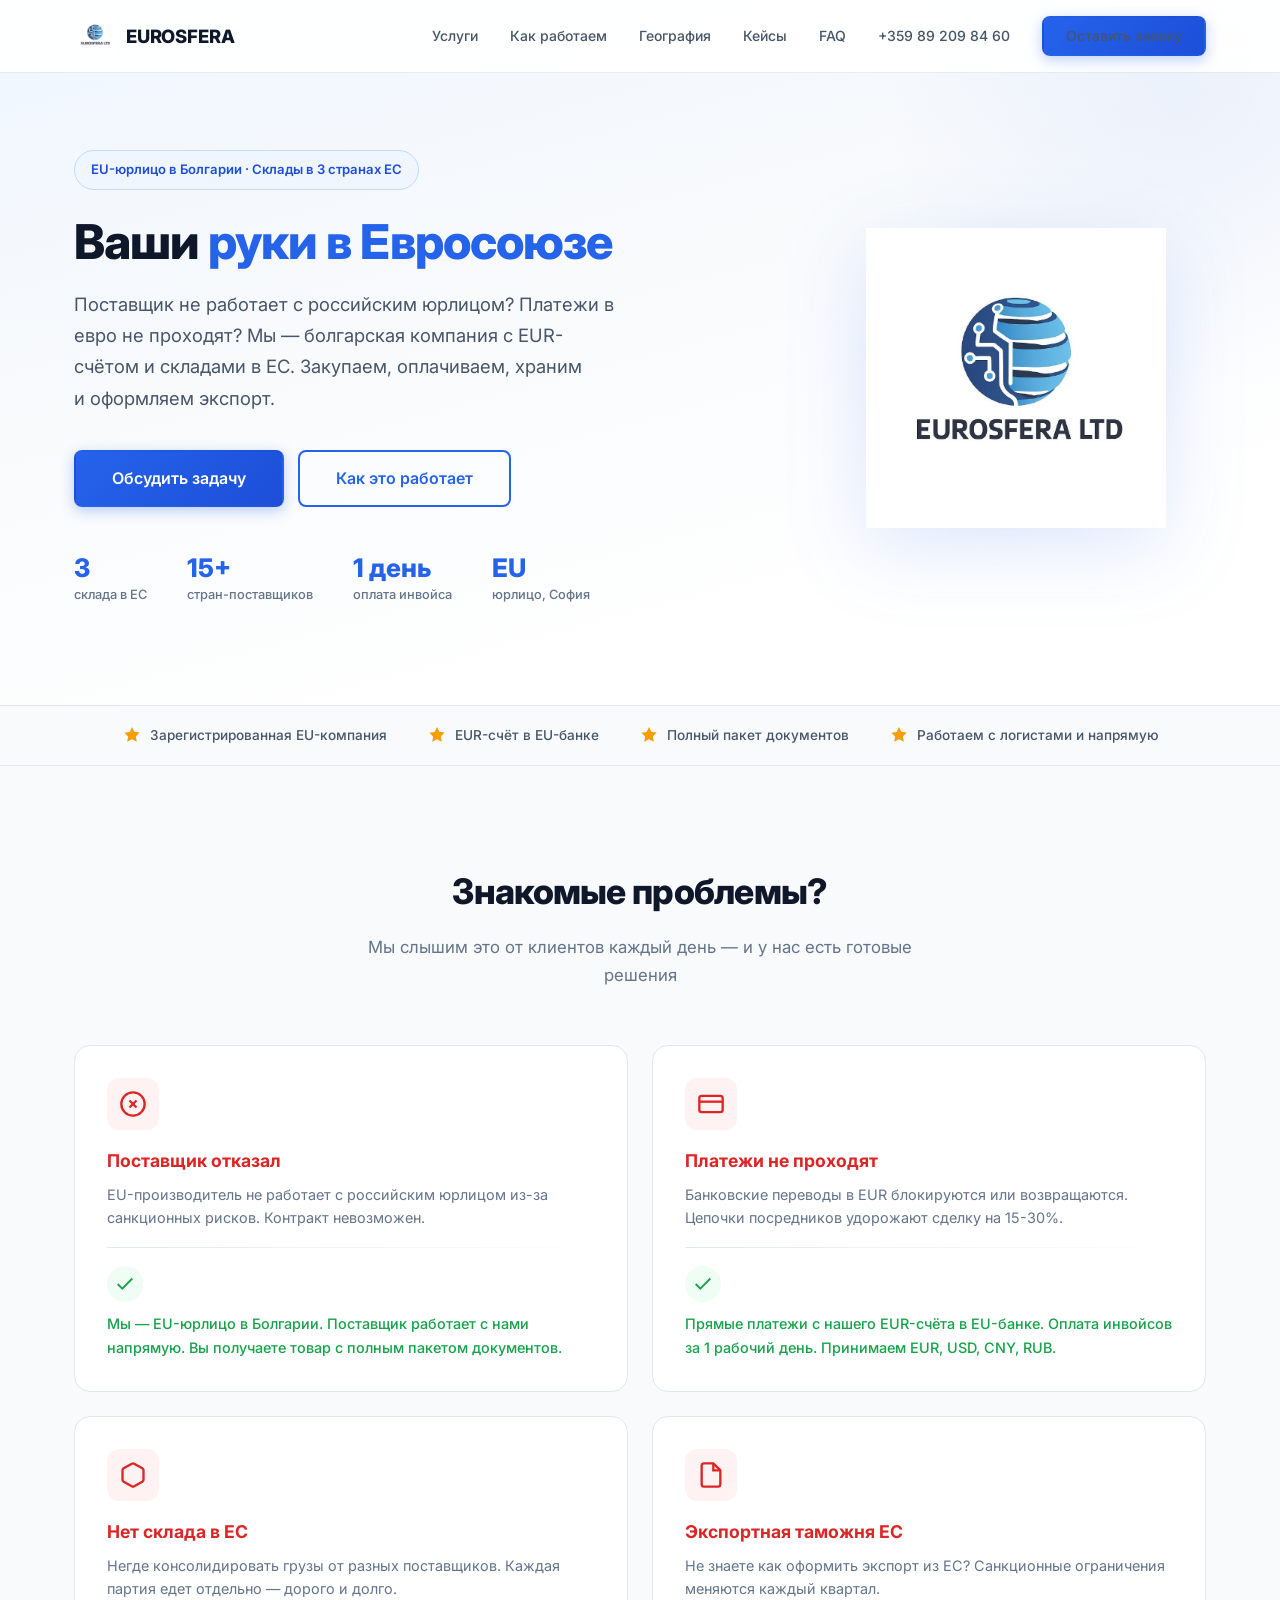
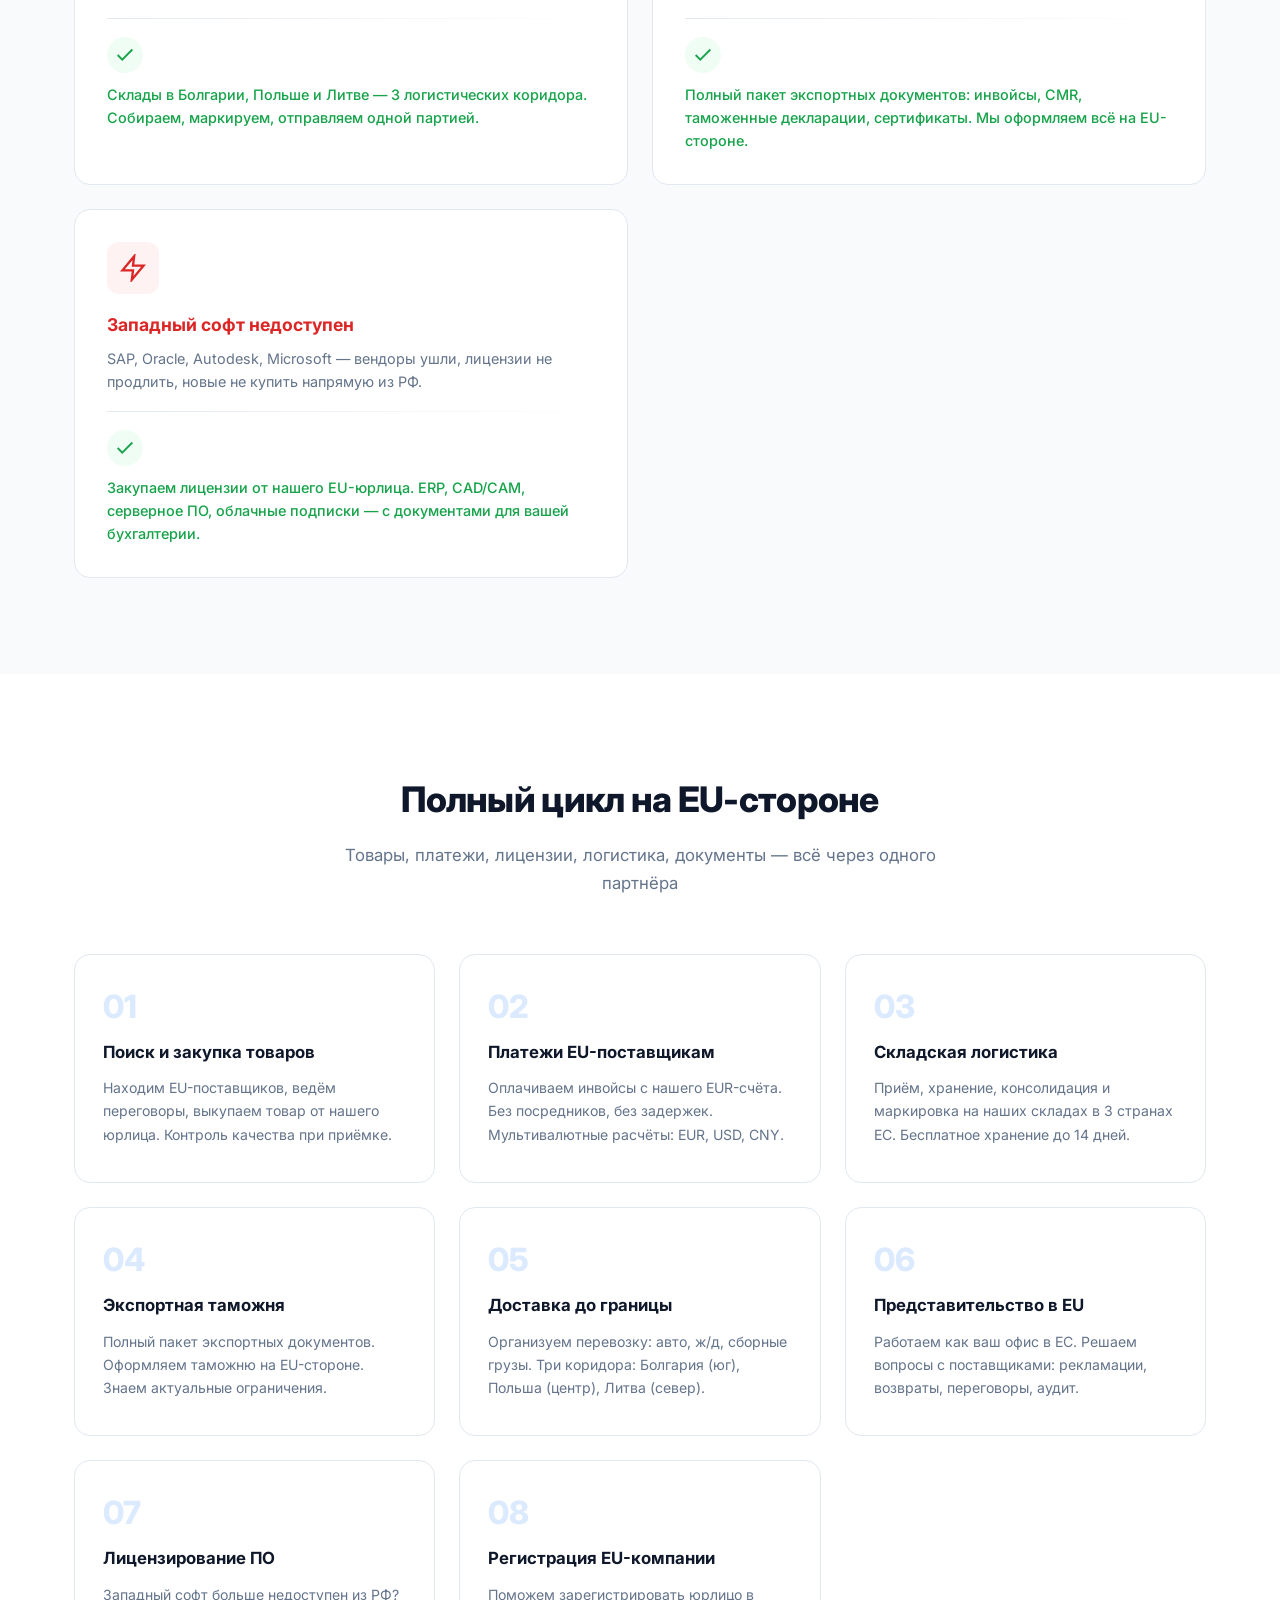
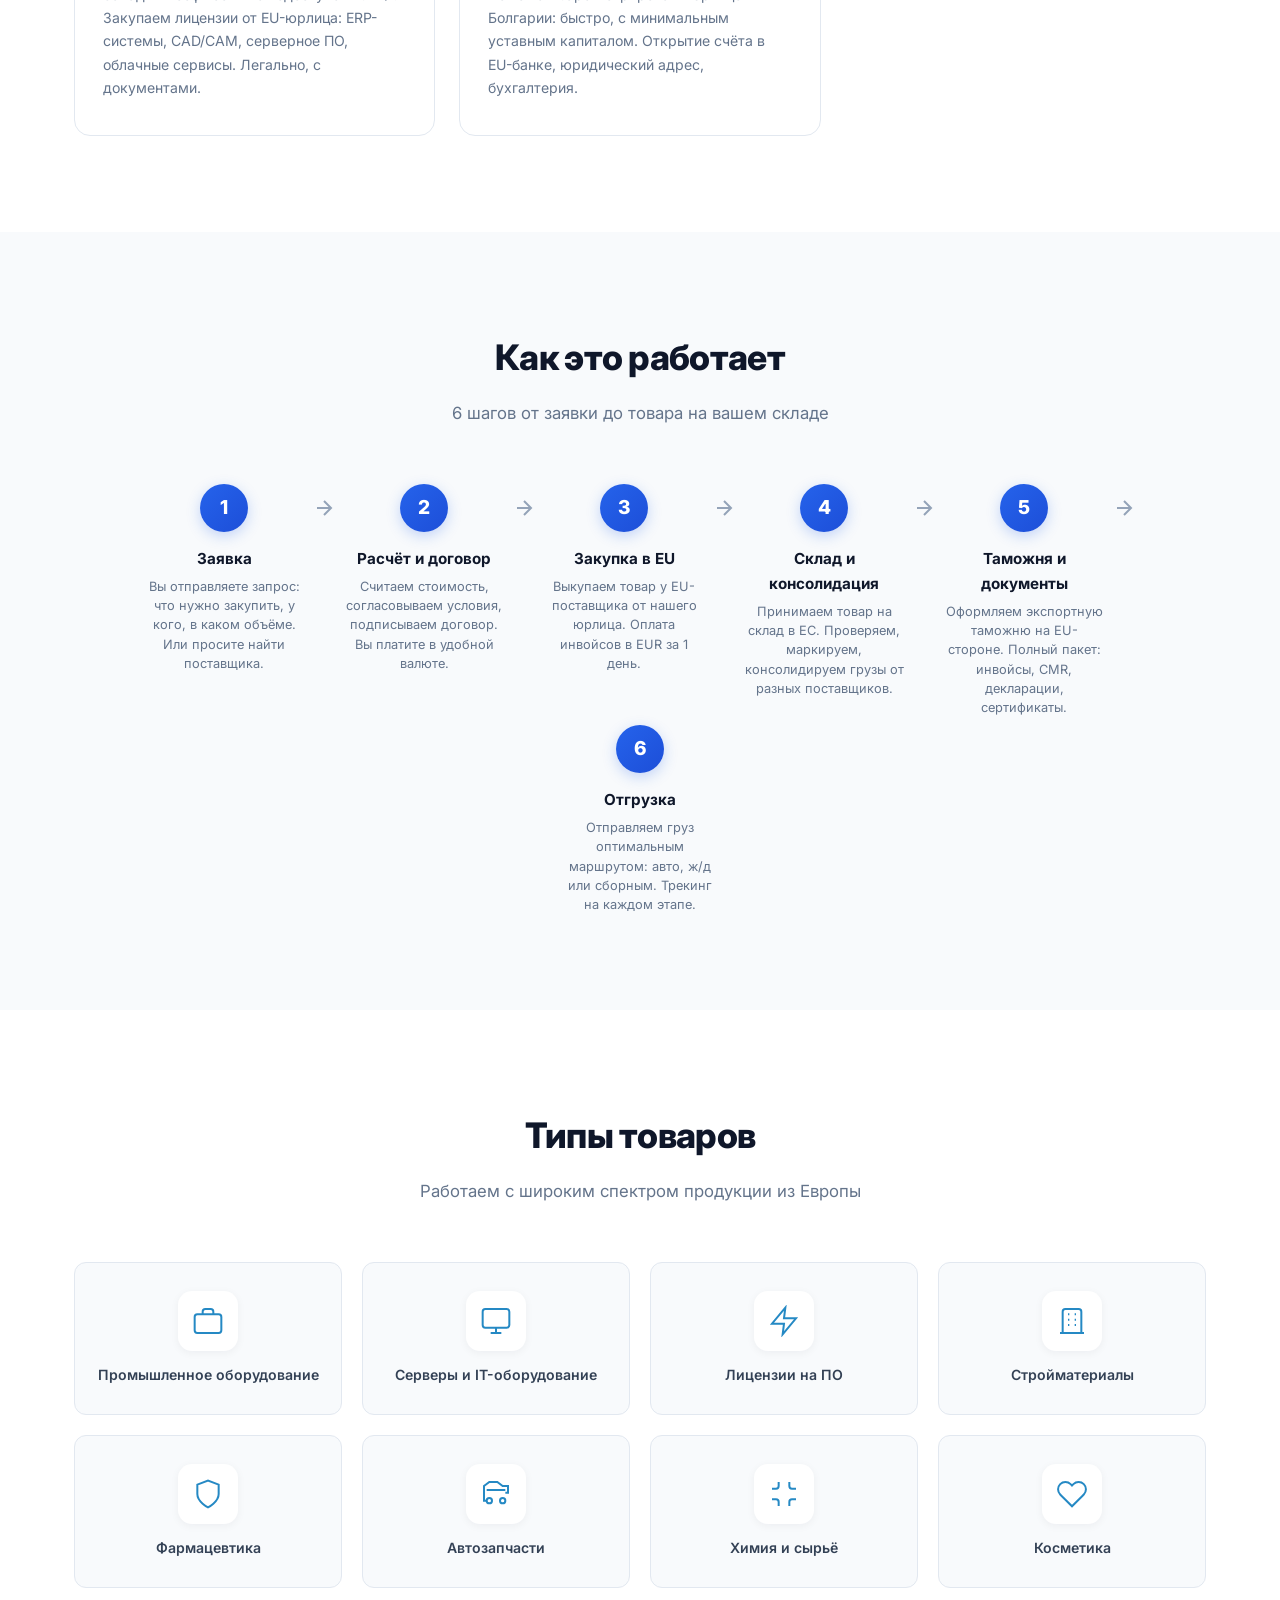
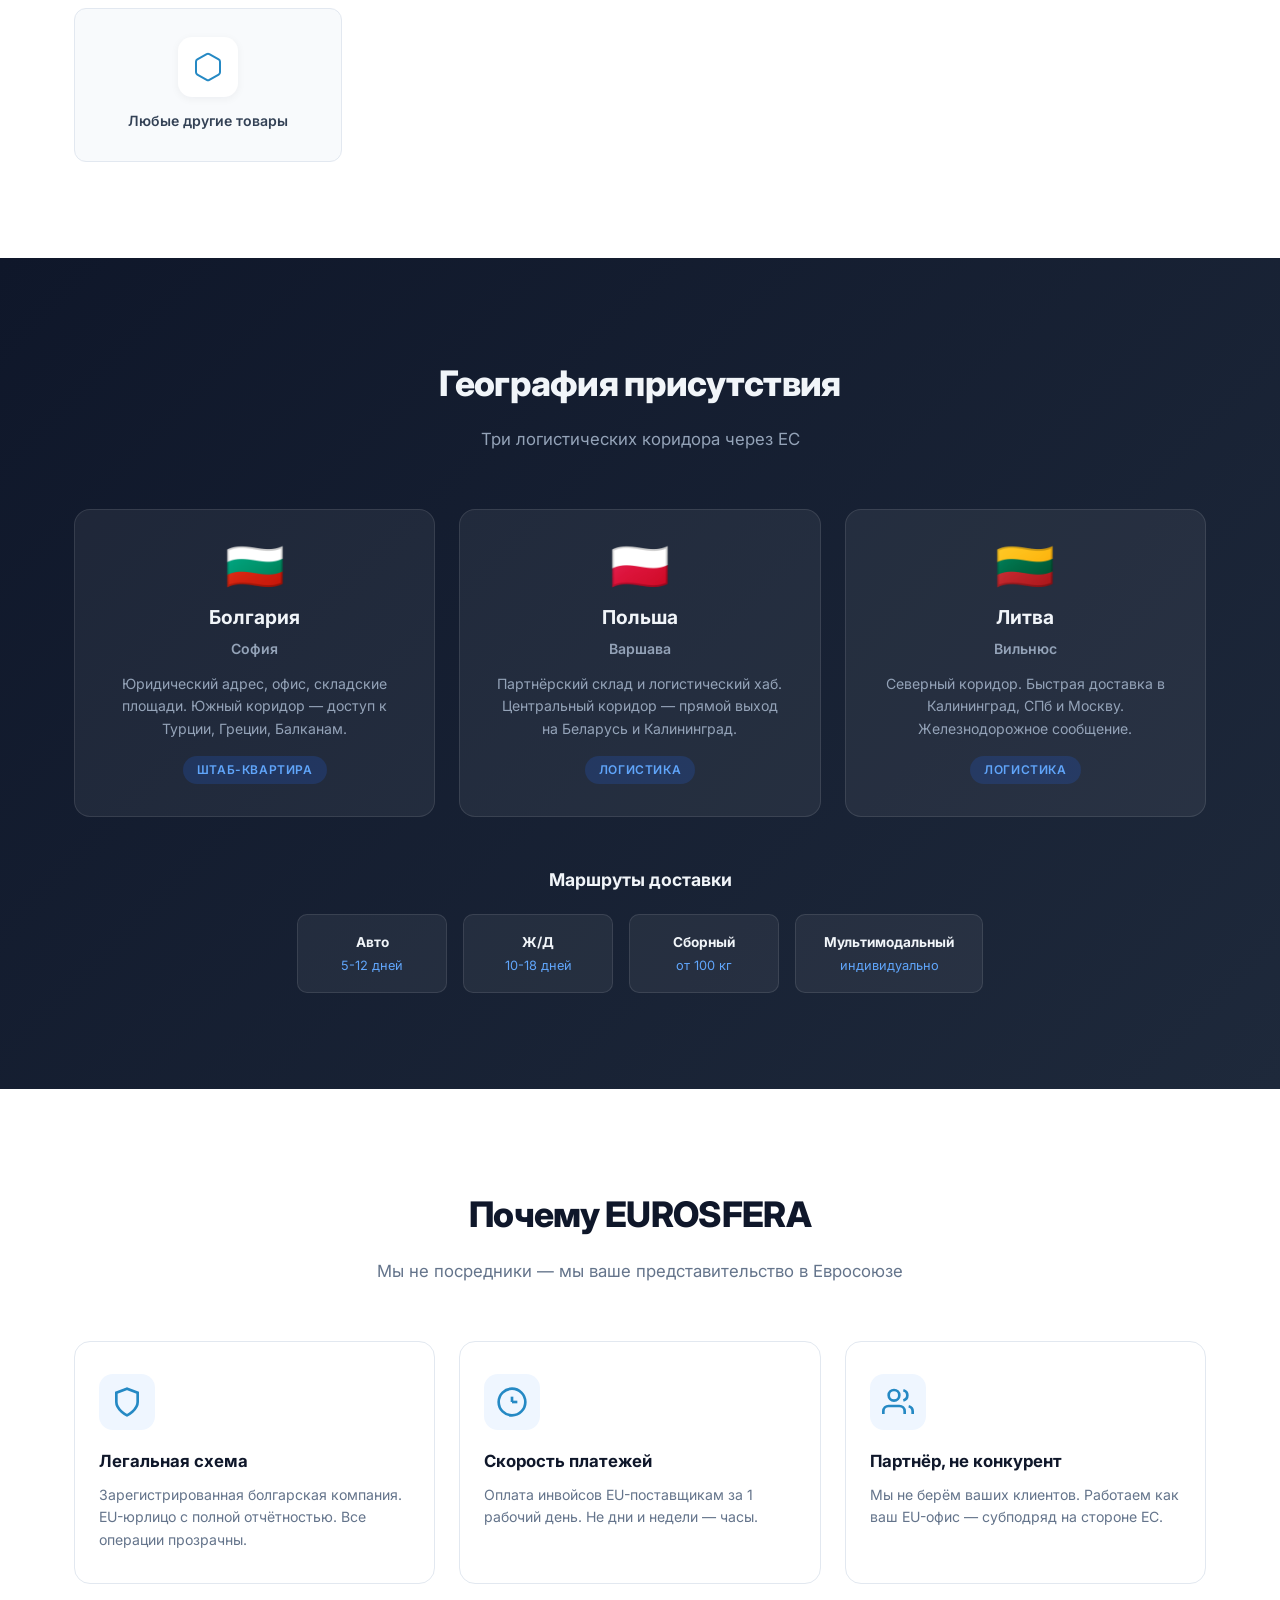
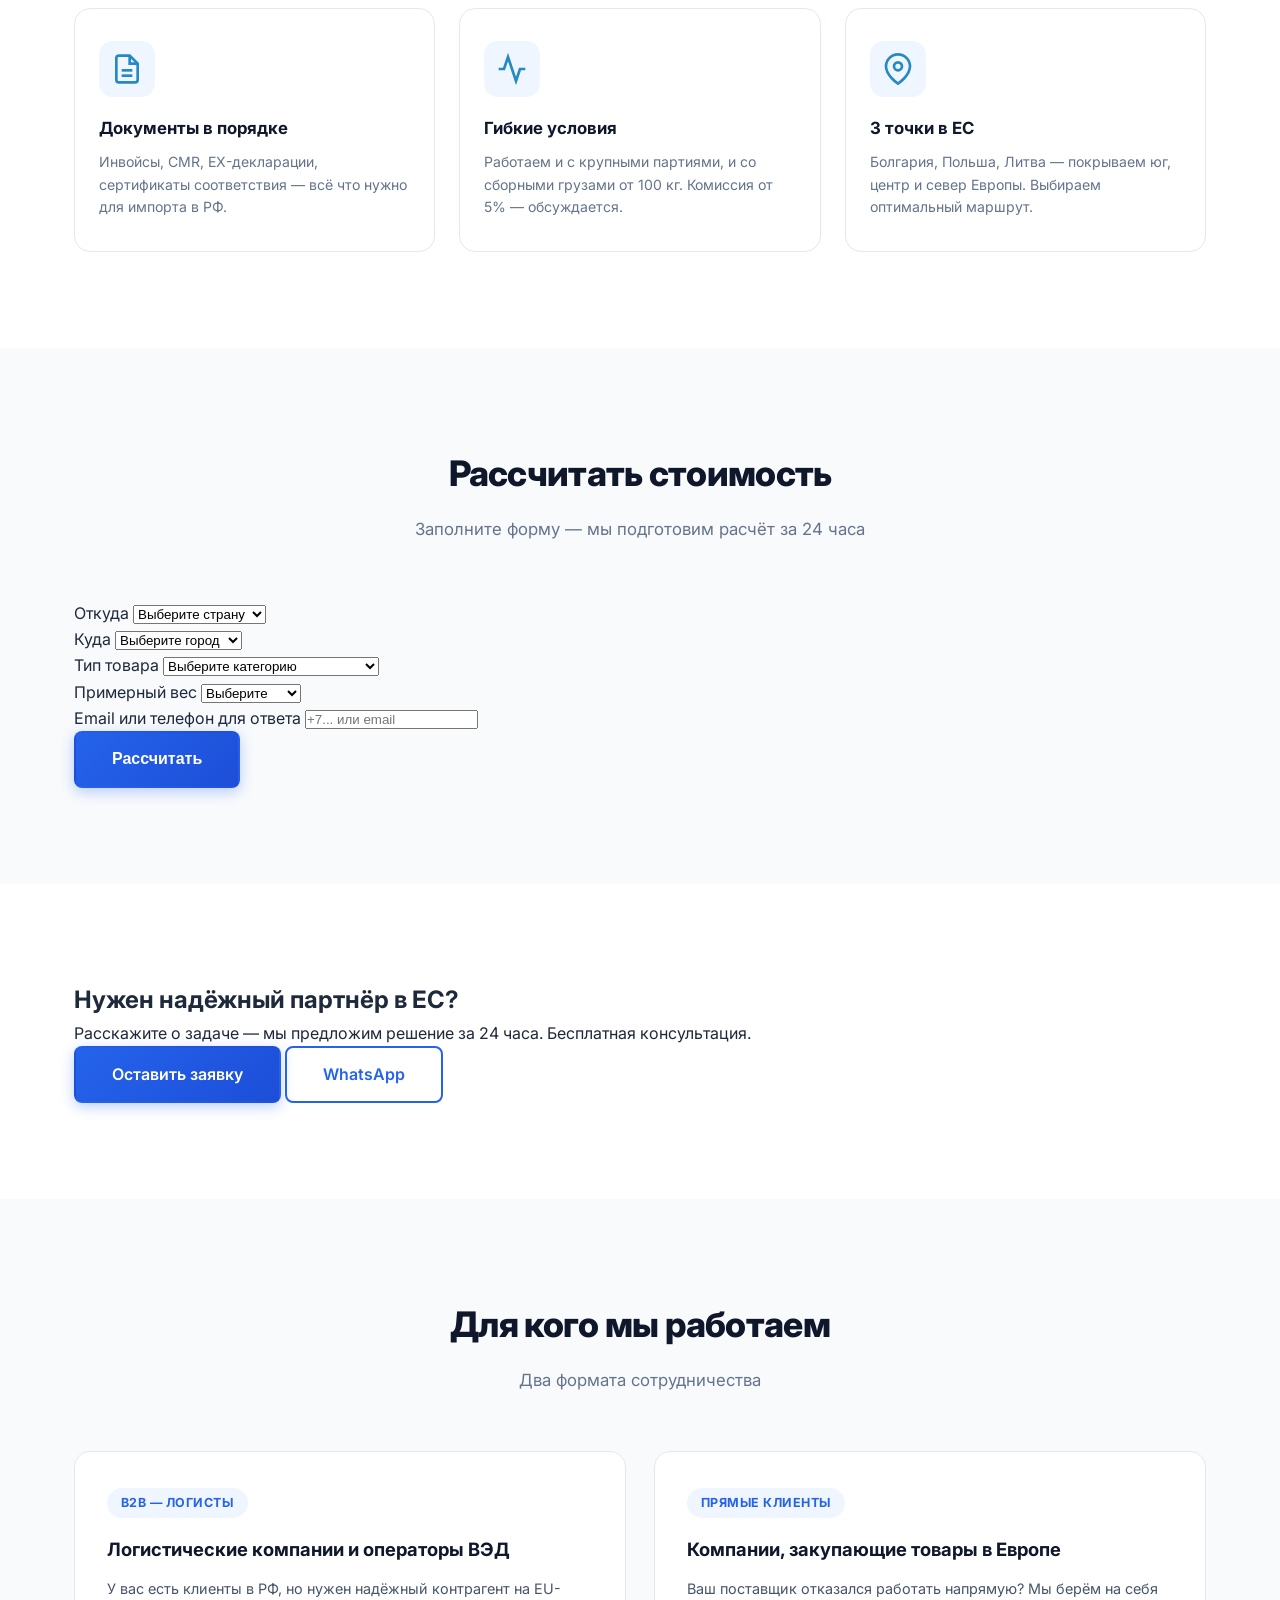
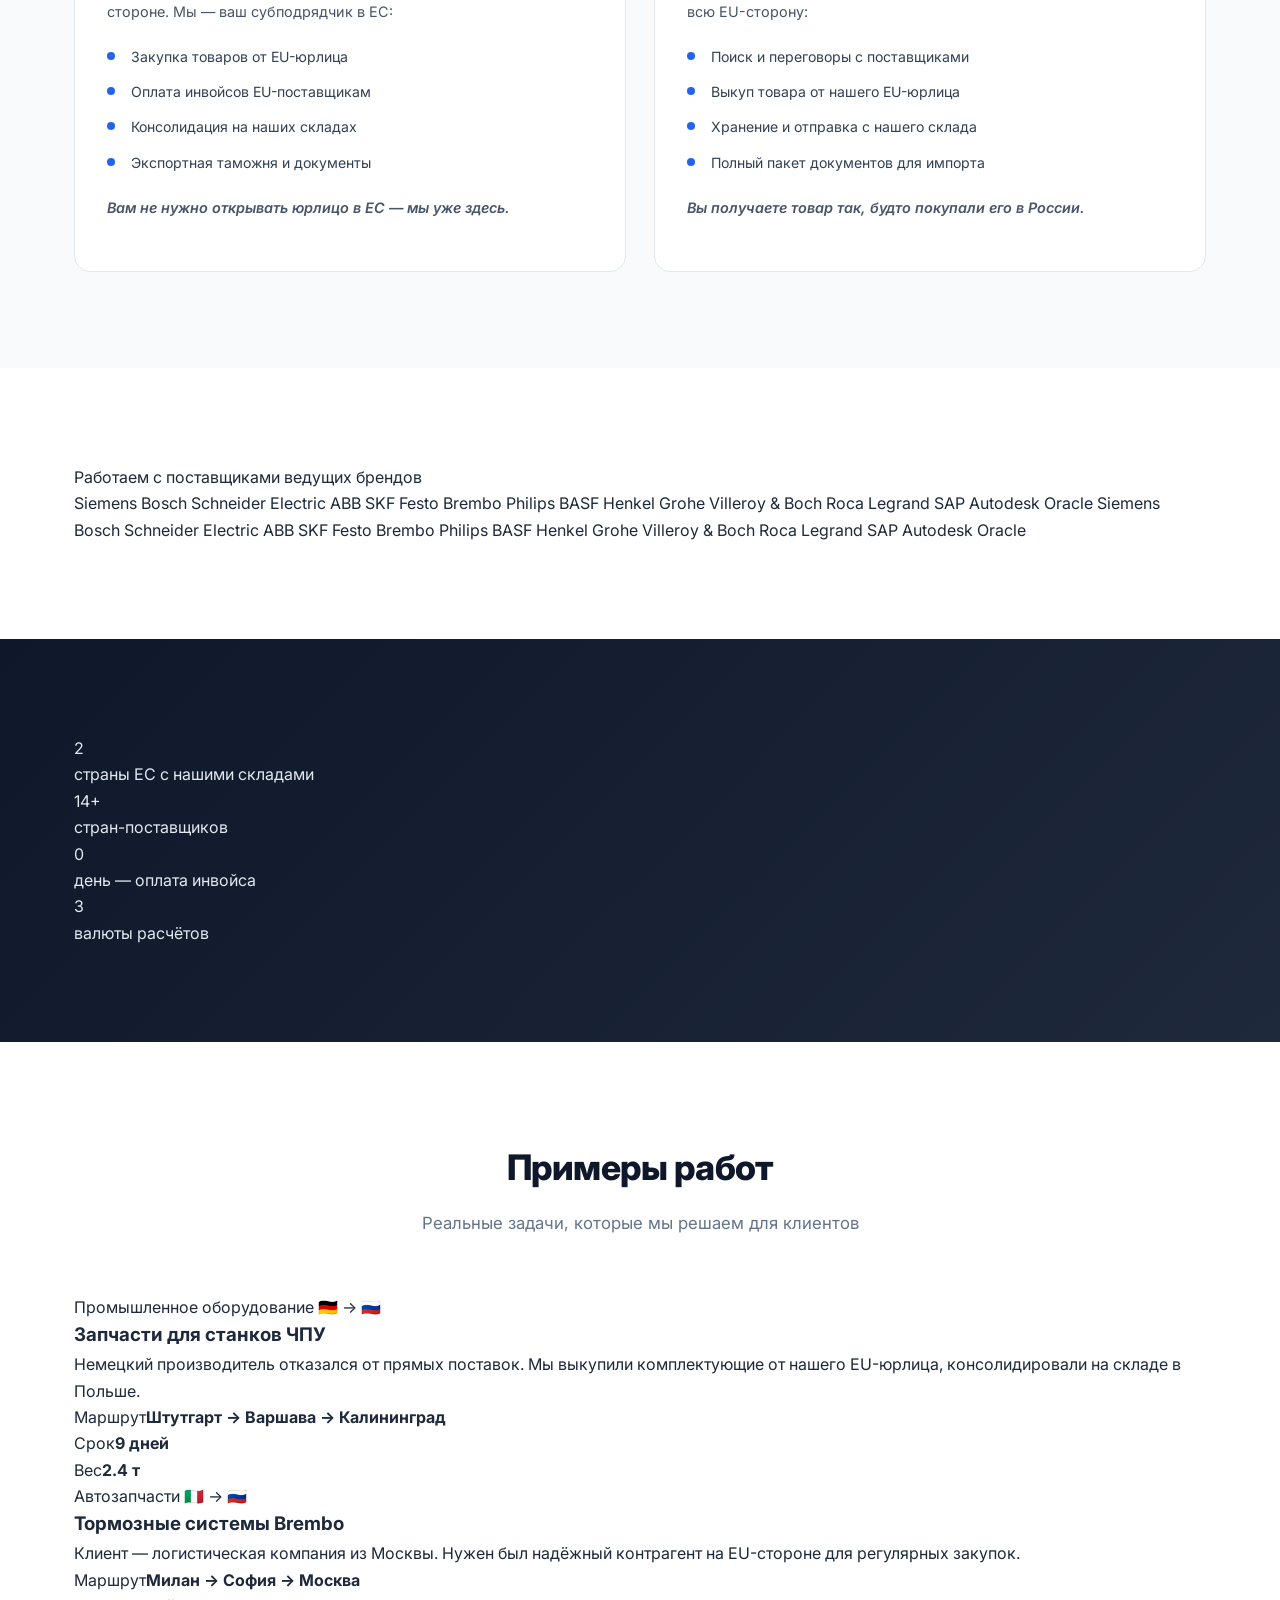
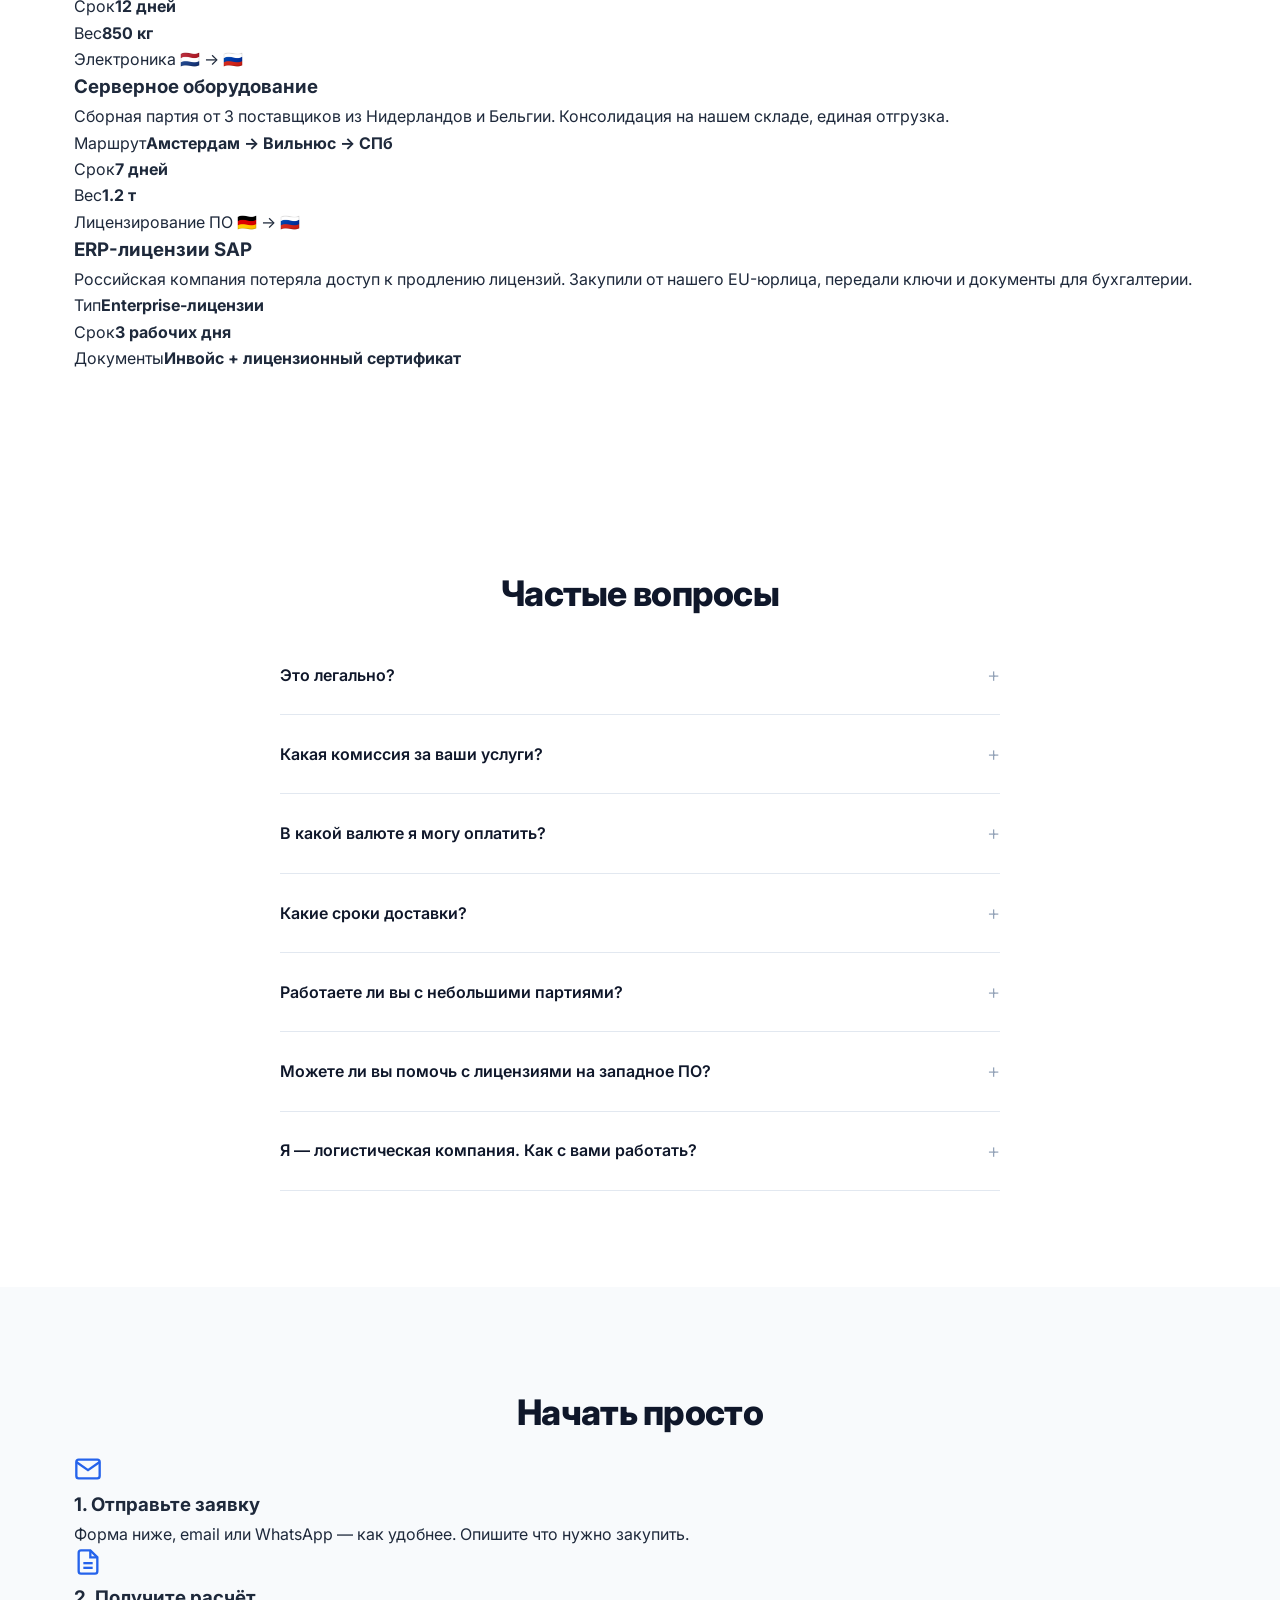
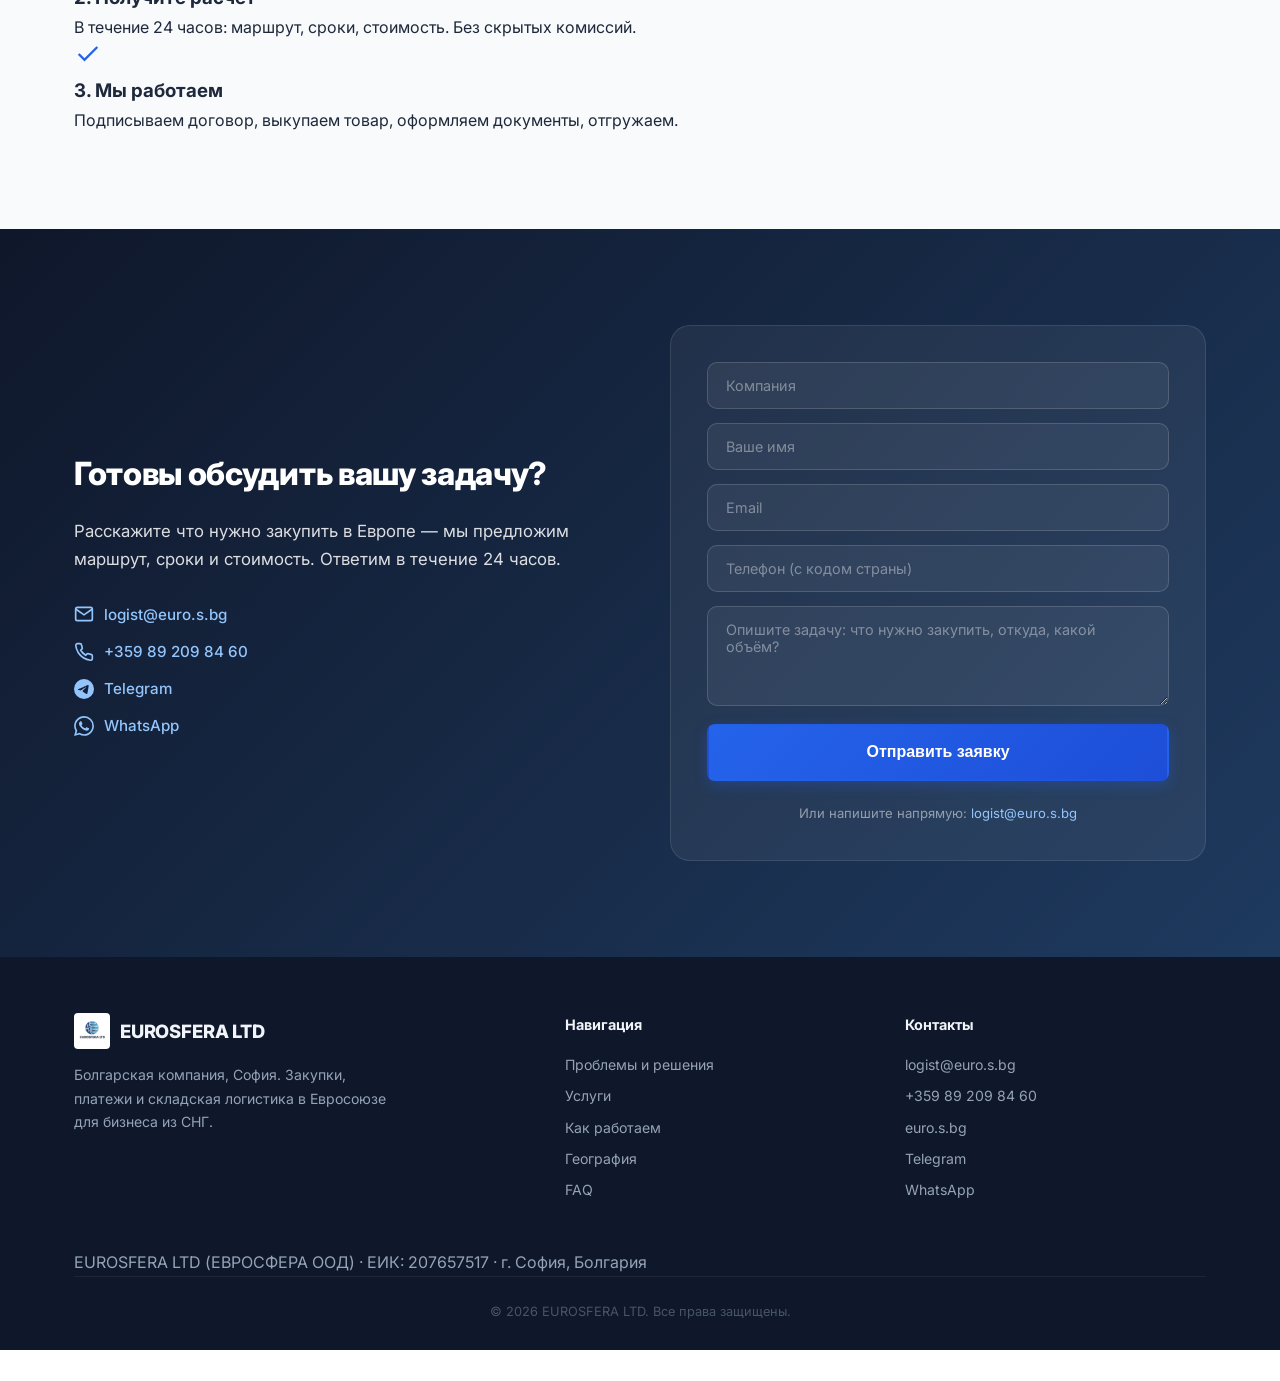
==== index.html @ 5fc01247 "[agent] feat: бренды SAP/Autodesk/Oracle в маркиз, обновлён подзаголовок услуг" ====
<!DOCTYPE html>
<html lang="ru">
<head>
  <meta charset="UTF-8">
  <meta name="viewport" content="width=device-width, initial-scale=1.0">
  <title>EUROSFERA LTD — Закупки, платежи и логистика в ЕС для бизнеса из России и СНГ</title>
  <meta name="description" content="EUROSFERA LTD — ваше представительство в Евросоюзе. Закупка товаров от EU-юрлица, платежи в EUR, склады в Болгарии, Польше, Литве. Оплата инвойсов, экспортная таможня, консолидация грузов.">
  <meta name="keywords" content="закупка товаров в Европе, параллельный импорт, платежи в EUR, выкуп товаров в ЕС, логистика Европа Россия, склад в Болгарии, экспорт из ЕС, аутсорсинг ВЭД">
  <meta property="og:title" content="EUROSFERA LTD — Ваши руки в Евросоюзе">
  <meta property="og:description" content="Закупка товаров, платежи в EUR, склады в 3 странах ЕС. Работаем как ваш офис в Европе.">
  <meta property="og:type" content="website">
  <link rel="icon" type="image/png" href="img/logo.png">
  <link rel="stylesheet" href="style.css">
  <link rel="preconnect" href="https://fonts.googleapis.com">
  <link rel="preconnect" href="https://fonts.gstatic.com" crossorigin>
  <link href="https://fonts.googleapis.com/css2?family=Inter:wght@400;500;600;700;800&display=swap" rel="stylesheet">
</head>
<body>

  <!-- ===== HEADER ===== -->
  <header class="site-header" id="header">
    <div class="container header-inner">
      <a href="#" class="logo">
        <img src="img/logo.png" alt="EUROSFERA LTD">
        <span>EUROSFERA</span>
      </a>
      <button class="mobile-toggle" id="menuToggle" aria-label="Меню">
        <span></span><span></span><span></span>
      </button>
      <nav class="header-nav" id="mainNav">
        <a href="#services">Услуги</a>
        <a href="#how">Как работаем</a>
        <a href="#geography">География</a>
        <a href="#cases">Кейсы</a>
        <a href="#faq">FAQ</a>
        <a href="tel:+359892098460" class="header-phone">+359 89 209 84 60</a>
        <a href="#contact" class="btn btn-primary btn-sm">Оставить заявку</a>
      </nav>
    </div>
  </header>

  <!-- ===== HERO ===== -->
  <section class="hero" id="hero">
    <div class="container hero-inner">
      <div class="hero-text">
        <div class="hero-badge">EU-юрлицо в Болгарии &middot; Склады в 3 странах ЕС</div>
        <h1>Ваши <span>руки в&nbsp;Евросоюзе</span></h1>
        <p class="hero-desc">Поставщик не работает с российским юрлицом? Платежи в евро не проходят? Мы — болгарская компания с&nbsp;EUR-счётом и&nbsp;складами в&nbsp;ЕС. Закупаем, оплачиваем, храним и&nbsp;оформляем экспорт.</p>
        <div class="hero-cta">
          <a href="#contact" class="btn btn-primary btn-lg">Обсудить задачу</a>
          <a href="#how" class="btn btn-outline btn-lg">Как это работает</a>
        </div>
        <div class="hero-stats">
          <div class="stat"><span class="stat-num">3</span><span class="stat-label">склада в ЕС</span></div>
          <div class="stat"><span class="stat-num">15+</span><span class="stat-label">стран-поставщиков</span></div>
          <div class="stat"><span class="stat-num">1 день</span><span class="stat-label">оплата инвойса</span></div>
          <div class="stat"><span class="stat-num">EU</span><span class="stat-label">юрлицо, София</span></div>
        </div>
      </div>
      <div class="hero-visual">
        <img src="img/logo.png" alt="EUROSFERA LTD" class="hero-logo">
        <div class="hero-glow"></div>
      </div>
    </div>
  </section>

  <!-- ===== TRUST BAR ===== -->
  <section class="trust-bar">
    <div class="container">
      <div class="trust-items">
        <div class="trust-item">
          <svg width="20" height="20" viewBox="0 0 20 20" fill="none"><path d="M10 1l2.39 4.84 5.34.78-3.87 3.77.91 5.33L10 13.27l-4.77 2.51.91-5.33L2.27 6.68l5.34-.78L10 1z" fill="#f59e0b"/></svg>
          Зарегистрированная EU-компания
        </div>
        <div class="trust-item">
          <svg width="20" height="20" viewBox="0 0 20 20" fill="none"><path d="M10 1l2.39 4.84 5.34.78-3.87 3.77.91 5.33L10 13.27l-4.77 2.51.91-5.33L2.27 6.68l5.34-.78L10 1z" fill="#f59e0b"/></svg>
          EUR-счёт в EU-банке
        </div>
        <div class="trust-item">
          <svg width="20" height="20" viewBox="0 0 20 20" fill="none"><path d="M10 1l2.39 4.84 5.34.78-3.87 3.77.91 5.33L10 13.27l-4.77 2.51.91-5.33L2.27 6.68l5.34-.78L10 1z" fill="#f59e0b"/></svg>
          Полный пакет документов
        </div>
        <div class="trust-item">
          <svg width="20" height="20" viewBox="0 0 20 20" fill="none"><path d="M10 1l2.39 4.84 5.34.78-3.87 3.77.91 5.33L10 13.27l-4.77 2.51.91-5.33L2.27 6.68l5.34-.78L10 1z" fill="#f59e0b"/></svg>
          Работаем с логистами и напрямую
        </div>
      </div>
    </div>
  </section>

  <!-- ===== PROBLEMS → SOLUTIONS ===== -->
  <section class="section section-alt" id="problems">
    <div class="container">
      <h2 class="section-title">Знакомые проблемы?</h2>
      <p class="section-subtitle">Мы слышим это от клиентов каждый день — и у нас есть готовые решения</p>

      <div class="problems-grid">
        <div class="problem-card">
          <div class="problem-icon problem-icon-red">
            <svg width="28" height="28" viewBox="0 0 24 24" fill="none" stroke="#dc2626" stroke-width="2"><circle cx="12" cy="12" r="10"/><line x1="15" y1="9" x2="9" y2="15"/><line x1="9" y1="9" x2="15" y2="15"/></svg>
          </div>
          <h3 class="problem-title">Поставщик отказал</h3>
          <p class="problem-desc">EU-производитель не работает с российским юрлицом из-за санкционных рисков. Контракт невозможен.</p>
          <div class="solution-divider"></div>
          <div class="solution-icon">
            <svg width="22" height="22" viewBox="0 0 24 24" fill="none" stroke="#16a34a" stroke-width="2"><path d="M20 6L9 17l-5-5"/></svg>
          </div>
          <p class="solution-text">Мы — EU-юрлицо в Болгарии. Поставщик работает с нами напрямую. Вы получаете товар с полным пакетом документов.</p>
        </div>

        <div class="problem-card">
          <div class="problem-icon problem-icon-red">
            <svg width="28" height="28" viewBox="0 0 24 24" fill="none" stroke="#dc2626" stroke-width="2"><rect x="2" y="5" width="20" height="14" rx="2"/><line x1="2" y1="10" x2="22" y2="10"/></svg>
          </div>
          <h3 class="problem-title">Платежи не проходят</h3>
          <p class="problem-desc">Банковские переводы в EUR блокируются или возвращаются. Цепочки посредников удорожают сделку на 15-30%.</p>
          <div class="solution-divider"></div>
          <div class="solution-icon">
            <svg width="22" height="22" viewBox="0 0 24 24" fill="none" stroke="#16a34a" stroke-width="2"><path d="M20 6L9 17l-5-5"/></svg>
          </div>
          <p class="solution-text">Прямые платежи с нашего EUR-счёта в EU-банке. Оплата инвойсов за 1 рабочий день. Принимаем EUR, USD, CNY, RUB.</p>
        </div>

        <div class="problem-card">
          <div class="problem-icon problem-icon-red">
            <svg width="28" height="28" viewBox="0 0 24 24" fill="none" stroke="#dc2626" stroke-width="2"><path d="M21 16V8a2 2 0 00-1-1.73l-7-4a2 2 0 00-2 0l-7 4A2 2 0 003 8v8a2 2 0 001 1.73l7 4a2 2 0 002 0l7-4A2 2 0 0021 16z"/></svg>
          </div>
          <h3 class="problem-title">Нет склада в ЕС</h3>
          <p class="problem-desc">Негде консолидировать грузы от разных поставщиков. Каждая партия едет отдельно — дорого и долго.</p>
          <div class="solution-divider"></div>
          <div class="solution-icon">
            <svg width="22" height="22" viewBox="0 0 24 24" fill="none" stroke="#16a34a" stroke-width="2"><path d="M20 6L9 17l-5-5"/></svg>
          </div>
          <p class="solution-text">Склады в Болгарии, Польше и Литве — 3 логистических коридора. Собираем, маркируем, отправляем одной партией.</p>
        </div>

        <div class="problem-card">
          <div class="problem-icon problem-icon-red">
            <svg width="28" height="28" viewBox="0 0 24 24" fill="none" stroke="#dc2626" stroke-width="2"><path d="M14 2H6a2 2 0 00-2 2v16a2 2 0 002 2h12a2 2 0 002-2V8z"/><polyline points="14,2 14,8 20,8"/></svg>
          </div>
          <h3 class="problem-title">Экспортная таможня ЕС</h3>
          <p class="problem-desc">Не знаете как оформить экспорт из ЕС? Санкционные ограничения меняются каждый квартал.</p>
          <div class="solution-divider"></div>
          <div class="solution-icon">
            <svg width="22" height="22" viewBox="0 0 24 24" fill="none" stroke="#16a34a" stroke-width="2"><path d="M20 6L9 17l-5-5"/></svg>
          </div>
          <p class="solution-text">Полный пакет экспортных документов: инвойсы, CMR, таможенные декларации, сертификаты. Мы оформляем всё на EU-стороне.</p>
        </div>

        <div class="problem-card">
          <div class="problem-icon problem-icon-red">
            <svg width="28" height="28" viewBox="0 0 24 24" fill="none" stroke="#dc2626" stroke-width="2"><path d="M13 2L3 14h9l-1 8 10-12h-9l1-8z"/></svg>
          </div>
          <h3 class="problem-title">Западный софт недоступен</h3>
          <p class="problem-desc">SAP, Oracle, Autodesk, Microsoft — вендоры ушли, лицензии не продлить, новые не купить напрямую из РФ.</p>
          <div class="solution-divider"></div>
          <div class="solution-icon">
            <svg width="22" height="22" viewBox="0 0 24 24" fill="none" stroke="#16a34a" stroke-width="2"><path d="M20 6L9 17l-5-5"/></svg>
          </div>
          <p class="solution-text">Закупаем лицензии от нашего EU-юрлица. ERP, CAD/CAM, серверное ПО, облачные подписки — с документами для вашей бухгалтерии.</p>
        </div>
      </div>
    </div>
  </section>

  <!-- ===== SERVICES ===== -->
  <section class="section" id="services">
    <div class="container">
      <h2 class="section-title">Полный цикл на EU-стороне</h2>
      <p class="section-subtitle">Товары, платежи, лицензии, логистика, документы — всё через одного партнёра</p>

      <div class="services-grid">
        <div class="service-card">
          <div class="service-num">01</div>
          <h3>Поиск и закупка товаров</h3>
          <p>Находим EU-поставщиков, ведём переговоры, выкупаем товар от нашего юрлица. Контроль качества при приёмке.</p>
        </div>
        <div class="service-card">
          <div class="service-num">02</div>
          <h3>Платежи EU-поставщикам</h3>
          <p>Оплачиваем инвойсы с нашего EUR-счёта. Без посредников, без задержек. Мультивалютные расчёты: EUR, USD, CNY.</p>
        </div>
        <div class="service-card">
          <div class="service-num">03</div>
          <h3>Складская логистика</h3>
          <p>Приём, хранение, консолидация и маркировка на наших складах в 3 странах ЕС. Бесплатное хранение до 14 дней.</p>
        </div>
        <div class="service-card">
          <div class="service-num">04</div>
          <h3>Экспортная таможня</h3>
          <p>Полный пакет экспортных документов. Оформляем таможню на EU-стороне. Знаем актуальные ограничения.</p>
        </div>
        <div class="service-card">
          <div class="service-num">05</div>
          <h3>Доставка до границы</h3>
          <p>Организуем перевозку: авто, ж/д, сборные грузы. Три коридора: Болгария (юг), Польша (центр), Литва (север).</p>
        </div>
        <div class="service-card">
          <div class="service-num">06</div>
          <h3>Представительство в EU</h3>
          <p>Работаем как ваш офис в ЕС. Решаем вопросы с поставщиками: рекламации, возвраты, переговоры, аудит.</p>
        </div>
        <div class="service-card">
          <div class="service-num">07</div>
          <h3>Лицензирование ПО</h3>
          <p>Западный софт больше недоступен из РФ? Закупаем лицензии от EU-юрлица: ERP-системы, CAD/CAM, серверное ПО, облачные сервисы. Легально, с документами.</p>
        </div>
        <div class="service-card">
          <div class="service-num">08</div>
          <h3>Регистрация EU-компании</h3>
          <p>Поможем зарегистрировать юрлицо в Болгарии: быстро, с минимальным уставным капиталом. Открытие счёта в EU-банке, юридический адрес, бухгалтерия.</p>
        </div>
      </div>
    </div>
  </section>

  <!-- ===== HOW IT WORKS ===== -->
  <section class="section section-alt" id="how">
    <div class="container">
      <h2 class="section-title">Как это работает</h2>
      <p class="section-subtitle">6 шагов от заявки до товара на вашем складе</p>

      <div class="steps-grid">
        <div class="step">
          <div class="step-number">1</div>
          <div class="step-content">
            <h3>Заявка</h3>
            <p>Вы отправляете запрос: что нужно закупить, у кого, в каком объёме. Или просите найти поставщика.</p>
          </div>
        </div>
        <div class="step-arrow">
          <svg width="24" height="24" viewBox="0 0 24 24" fill="none" stroke="#94a3b8" stroke-width="2"><path d="M5 12h14M12 5l7 7-7 7"/></svg>
        </div>
        <div class="step">
          <div class="step-number">2</div>
          <div class="step-content">
            <h3>Расчёт и договор</h3>
            <p>Считаем стоимость, согласовываем условия, подписываем договор. Вы платите в удобной валюте.</p>
          </div>
        </div>
        <div class="step-arrow">
          <svg width="24" height="24" viewBox="0 0 24 24" fill="none" stroke="#94a3b8" stroke-width="2"><path d="M5 12h14M12 5l7 7-7 7"/></svg>
        </div>
        <div class="step">
          <div class="step-number">3</div>
          <div class="step-content">
            <h3>Закупка в EU</h3>
            <p>Выкупаем товар у EU-поставщика от нашего юрлица. Оплата инвойсов в EUR за 1 день.</p>
          </div>
        </div>
        <div class="step-arrow">
          <svg width="24" height="24" viewBox="0 0 24 24" fill="none" stroke="#94a3b8" stroke-width="2"><path d="M5 12h14M12 5l7 7-7 7"/></svg>
        </div>
        <div class="step">
          <div class="step-number">4</div>
          <div class="step-content">
            <h3>Склад и консолидация</h3>
            <p>Принимаем товар на склад в ЕС. Проверяем, маркируем, консолидируем грузы от разных поставщиков.</p>
          </div>
        </div>
        <div class="step-arrow">
          <svg width="24" height="24" viewBox="0 0 24 24" fill="none" stroke="#94a3b8" stroke-width="2"><path d="M5 12h14M12 5l7 7-7 7"/></svg>
        </div>
        <div class="step">
          <div class="step-number">5</div>
          <div class="step-content">
            <h3>Таможня и документы</h3>
            <p>Оформляем экспортную таможню на EU-стороне. Полный пакет: инвойсы, CMR, декларации, сертификаты.</p>
          </div>
        </div>
        <div class="step-arrow">
          <svg width="24" height="24" viewBox="0 0 24 24" fill="none" stroke="#94a3b8" stroke-width="2"><path d="M5 12h14M12 5l7 7-7 7"/></svg>
        </div>
        <div class="step">
          <div class="step-number">6</div>
          <div class="step-content">
            <h3>Отгрузка</h3>
            <p>Отправляем груз оптимальным маршрутом: авто, ж/д или сборным. Трекинг на каждом этапе.</p>
          </div>
        </div>
      </div>
    </div>
  </section>

  <!-- ===== GOODS ===== -->
  <section class="section" id="goods">
    <div class="container">
      <h2 class="section-title">Типы товаров</h2>
      <p class="section-subtitle">Работаем с широким спектром продукции из Европы</p>

      <div class="goods-grid">
        <div class="goods-item">
          <div class="goods-icon">
            <svg width="32" height="32" viewBox="0 0 24 24" fill="none" stroke="#2589c4" stroke-width="1.5"><rect x="2" y="7" width="20" height="14" rx="2"/><path d="M16 7V5a2 2 0 00-2-2h-4a2 2 0 00-2 2v2"/></svg>
          </div>
          <span>Промышленное оборудование</span>
        </div>
        <div class="goods-item">
          <div class="goods-icon">
            <svg width="32" height="32" viewBox="0 0 24 24" fill="none" stroke="#2589c4" stroke-width="1.5"><rect x="2" y="3" width="20" height="14" rx="2"/><line x1="8" y1="21" x2="16" y2="21"/><line x1="12" y1="17" x2="12" y2="21"/></svg>
          </div>
          <span>Серверы и IT-оборудование</span>
        </div>
        <div class="goods-item">
          <div class="goods-icon">
            <svg width="32" height="32" viewBox="0 0 24 24" fill="none" stroke="#2589c4" stroke-width="1.5"><path d="M13 2L3 14h9l-1 8 10-12h-9l1-8z"/></svg>
          </div>
          <span>Лицензии на ПО</span>
        </div>
        <div class="goods-item">
          <div class="goods-icon">
            <svg width="32" height="32" viewBox="0 0 24 24" fill="none" stroke="#2589c4" stroke-width="1.5"><path d="M19 21V5a2 2 0 00-2-2H7a2 2 0 00-2 2v16m14 0H5m14 0h2m-16 0H3"/><line x1="9" y1="7" x2="10" y2="7"/><line x1="9" y1="11" x2="10" y2="11"/><line x1="9" y1="15" x2="10" y2="15"/><line x1="14" y1="7" x2="15" y2="7"/><line x1="14" y1="11" x2="15" y2="11"/><line x1="14" y1="15" x2="15" y2="15"/></svg>
          </div>
          <span>Стройматериалы</span>
        </div>
        <div class="goods-item">
          <div class="goods-icon">
            <svg width="32" height="32" viewBox="0 0 24 24" fill="none" stroke="#2589c4" stroke-width="1.5"><path d="M12 22s8-4 8-10V5l-8-3-8 3v7c0 6 8 10 8 10z"/></svg>
          </div>
          <span>Фармацевтика</span>
        </div>
        <div class="goods-item">
          <div class="goods-icon">
            <svg width="32" height="32" viewBox="0 0 24 24" fill="none" stroke="#2589c4" stroke-width="1.5"><path d="M7 17m-2 0a2 2 0 104 0 2 2 0 10-4 0M17 17m-2 0a2 2 0 104 0 2 2 0 10-4 0"/><path d="M5 17H3V6l4-3h6l4 3h4v5h-2"/><line x1="5" y1="9" x2="19" y2="9"/></svg>
          </div>
          <span>Автозапчасти</span>
        </div>
        <div class="goods-item">
          <div class="goods-icon">
            <svg width="32" height="32" viewBox="0 0 24 24" fill="none" stroke="#2589c4" stroke-width="1.5"><path d="M8 3v3a2 2 0 01-2 2H3m18 0h-3a2 2 0 01-2-2V3m0 18v-3a2 2 0 012-2h3M3 16h3a2 2 0 012 2v3"/></svg>
          </div>
          <span>Химия и сырьё</span>
        </div>
        <div class="goods-item">
          <div class="goods-icon">
            <svg width="32" height="32" viewBox="0 0 24 24" fill="none" stroke="#2589c4" stroke-width="1.5"><path d="M20.84 4.61a5.5 5.5 0 00-7.78 0L12 5.67l-1.06-1.06a5.5 5.5 0 00-7.78 7.78l1.06 1.06L12 21.23l7.78-7.78 1.06-1.06a5.5 5.5 0 000-7.78z"/></svg>
          </div>
          <span>Косметика</span>
        </div>
        <div class="goods-item">
          <div class="goods-icon">
            <svg width="32" height="32" viewBox="0 0 24 24" fill="none" stroke="#2589c4" stroke-width="1.5"><path d="M21 16V8a2 2 0 00-1-1.73l-7-4a2 2 0 00-2 0l-7 4A2 2 0 003 8v8a2 2 0 001 1.73l7 4a2 2 0 002 0l7-4A2 2 0 0021 16z"/></svg>
          </div>
          <span>Любые другие товары</span>
        </div>
      </div>
    </div>
  </section>

  <!-- ===== GEOGRAPHY ===== -->
  <section class="section section-dark" id="geography">
    <div class="container">
      <h2 class="section-title section-title-light">География присутствия</h2>
      <p class="section-subtitle section-subtitle-light">Три логистических коридора через ЕС</p>

      <div class="geo-grid">
        <div class="geo-card">
          <div class="geo-flag">&#127463;&#127468;</div>
          <h3>Болгария</h3>
          <p class="geo-city">София</p>
          <p>Юридический адрес, офис, складские площади. Южный коридор — доступ к Турции, Греции, Балканам.</p>
          <div class="geo-tag">Штаб-квартира</div>
        </div>
        <div class="geo-card">
          <div class="geo-flag">&#127477;&#127473;</div>
          <h3>Польша</h3>
          <p class="geo-city">Варшава</p>
          <p>Партнёрский склад и логистический хаб. Центральный коридор — прямой выход на Беларусь и Калининград.</p>
          <div class="geo-tag">Логистика</div>
        </div>
        <div class="geo-card">
          <div class="geo-flag">&#127473;&#127481;</div>
          <h3>Литва</h3>
          <p class="geo-city">Вильнюс</p>
          <p>Северный коридор. Быстрая доставка в Калининград, СПб и Москву. Железнодорожное сообщение.</p>
          <div class="geo-tag">Логистика</div>
        </div>
      </div>

      <div class="geo-routes">
        <h3>Маршруты доставки</h3>
        <div class="routes-grid">
          <div class="route">
            <span class="route-type">Авто</span>
            <span class="route-time">5-12 дней</span>
          </div>
          <div class="route">
            <span class="route-type">Ж/Д</span>
            <span class="route-time">10-18 дней</span>
          </div>
          <div class="route">
            <span class="route-type">Сборный</span>
            <span class="route-time">от 100 кг</span>
          </div>
          <div class="route">
            <span class="route-type">Мультимодальный</span>
            <span class="route-time">индивидуально</span>
          </div>
        </div>
      </div>
    </div>
  </section>

  <!-- ===== WHY US ===== -->
  <section class="section" id="why">
    <div class="container">
      <h2 class="section-title">Почему EUROSFERA</h2>
      <p class="section-subtitle">Мы не посредники — мы ваше представительство в Евросоюзе</p>

      <div class="why-grid">
        <div class="why-card">
          <div class="why-icon">
            <svg width="32" height="32" viewBox="0 0 24 24" fill="none" stroke="#2589c4" stroke-width="2"><path d="M12 22s8-4 8-10V5l-8-3-8 3v7c0 6 8 10 8 10z"/></svg>
          </div>
          <h3>Легальная схема</h3>
          <p>Зарегистрированная болгарская компания. EU-юрлицо с полной отчётностью. Все операции прозрачны.</p>
        </div>
        <div class="why-card">
          <div class="why-icon">
            <svg width="32" height="32" viewBox="0 0 24 24" fill="none" stroke="#2589c4" stroke-width="2"><circle cx="12" cy="12" r="10"/><line x1="12" y1="8" x2="12" y2="12"/><line x1="12" y1="12" x2="16" y2="12"/></svg>
          </div>
          <h3>Скорость платежей</h3>
          <p>Оплата инвойсов EU-поставщикам за 1 рабочий день. Не дни и недели — часы.</p>
        </div>
        <div class="why-card">
          <div class="why-icon">
            <svg width="32" height="32" viewBox="0 0 24 24" fill="none" stroke="#2589c4" stroke-width="2"><path d="M17 21v-2a4 4 0 00-4-4H5a4 4 0 00-4 4v2"/><circle cx="9" cy="7" r="4"/><path d="M23 21v-2a4 4 0 00-3-3.87"/><path d="M16 3.13a4 4 0 010 7.75"/></svg>
          </div>
          <h3>Партнёр, не конкурент</h3>
          <p>Мы не берём ваших клиентов. Работаем как ваш EU-офис — субподряд на стороне ЕС.</p>
        </div>
        <div class="why-card">
          <div class="why-icon">
            <svg width="32" height="32" viewBox="0 0 24 24" fill="none" stroke="#2589c4" stroke-width="2"><path d="M14 2H6a2 2 0 00-2 2v16a2 2 0 002 2h12a2 2 0 002-2V8z"/><polyline points="14,2 14,8 20,8"/><line x1="16" y1="13" x2="8" y2="13"/><line x1="16" y1="17" x2="8" y2="17"/></svg>
          </div>
          <h3>Документы в порядке</h3>
          <p>Инвойсы, CMR, EX-декларации, сертификаты соответствия — всё что нужно для импорта в РФ.</p>
        </div>
        <div class="why-card">
          <div class="why-icon">
            <svg width="32" height="32" viewBox="0 0 24 24" fill="none" stroke="#2589c4" stroke-width="2"><polyline points="22,12 18,12 15,21 9,3 6,12 2,12"/></svg>
          </div>
          <h3>Гибкие условия</h3>
          <p>Работаем и с крупными партиями, и со сборными грузами от 100 кг. Комиссия от 5% — обсуждается.</p>
        </div>
        <div class="why-card">
          <div class="why-icon">
            <svg width="32" height="32" viewBox="0 0 24 24" fill="none" stroke="#2589c4" stroke-width="2"><path d="M21 10c0 7-9 13-9 13s-9-6-9-13a9 9 0 0118 0z"/><circle cx="12" cy="10" r="3"/></svg>
          </div>
          <h3>3 точки в ЕС</h3>
          <p>Болгария, Польша, Литва — покрываем юг, центр и север Европы. Выбираем оптимальный маршрут.</p>
        </div>
      </div>
    </div>
  </section>

  <!-- ===== QUICK CALC ===== -->
  <section class="section section-alt" id="calc">
    <div class="container">
      <h2 class="section-title">Рассчитать стоимость</h2>
      <p class="section-subtitle">Заполните форму — мы подготовим расчёт за 24 часа</p>

      <div class="calc-form-wrap">
        <form class="calc-form" id="calcForm">
          <div class="calc-row">
            <div class="calc-field">
              <label>Откуда</label>
              <select name="from" required>
                <option value="">Выберите страну</option>
                <option>Германия</option>
                <option>Италия</option>
                <option>Нидерланды</option>
                <option>Франция</option>
                <option>Испания</option>
                <option>Польша</option>
                <option>Чехия</option>
                <option>Австрия</option>
                <option>Бельгия</option>
                <option>Финляндия</option>
                <option>Другая страна ЕС</option>
              </select>
            </div>
            <div class="calc-field">
              <label>Куда</label>
              <select name="to" required>
                <option value="">Выберите город</option>
                <option>Москва</option>
                <option>Санкт-Петербург</option>
                <option>Калининград</option>
                <option>Новосибирск</option>
                <option>Екатеринбург</option>
                <option>Казань</option>
                <option>Краснодар</option>
                <option>Ростов-на-Дону</option>
                <option>Другой город</option>
              </select>
            </div>
          </div>
          <div class="calc-row">
            <div class="calc-field">
              <label>Тип товара</label>
              <select name="cargo_type">
                <option value="">Выберите категорию</option>
                <option>Промышленное оборудование</option>
                <option>Электроника / IT-оборудование</option>
                <option>ПО / Лицензии</option>
                <option>Автозапчасти</option>
                <option>Стройматериалы</option>
                <option>Химия / сырьё</option>
                <option>Фармацевтика</option>
                <option>Косметика</option>
                <option>Другое</option>
              </select>
            </div>
            <div class="calc-field">
              <label>Примерный вес</label>
              <select name="weight">
                <option value="">Выберите</option>
                <option>до 100 кг</option>
                <option>100-500 кг</option>
                <option>500 кг - 1 т</option>
                <option>1-5 т</option>
                <option>5-20 т</option>
                <option>20+ т (фура)</option>
              </select>
            </div>
          </div>
          <div class="calc-row calc-row-submit">
            <div class="calc-field">
              <label>Email или телефон для ответа</label>
              <input type="text" name="contact" placeholder="+7... или email" required>
            </div>
            <button type="submit" class="btn btn-primary btn-lg">Рассчитать</button>
          </div>
        </form>
      </div>
    </div>
  </section>

  <!-- ===== CTA BANNER ===== -->
  <section class="section cta-banner">
    <div class="container">
      <div class="banner-inner">
        <div class="banner-text">
          <h2>Нужен надёжный партнёр в ЕС?</h2>
          <p>Расскажите о задаче — мы предложим решение за 24 часа. Бесплатная консультация.</p>
        </div>
        <div class="banner-actions">
          <a href="#contact" class="btn btn-primary btn-lg">Оставить заявку</a>
          <a href="https://wa.me/359892098460" class="btn btn-outline btn-lg btn-outline-light" target="_blank" rel="noopener">WhatsApp</a>
        </div>
      </div>
    </div>
  </section>

  <!-- ===== FOR WHO ===== -->
  <section class="section section-alt" id="forwho">
    <div class="container">
      <h2 class="section-title">Для кого мы работаем</h2>
      <p class="section-subtitle">Два формата сотрудничества</p>

      <div class="forwho-grid">
        <div class="forwho-card">
          <div class="forwho-badge">B2B — Логисты</div>
          <h3>Логистические компании и операторы ВЭД</h3>
          <p>У вас есть клиенты в РФ, но нужен надёжный контрагент на EU-стороне. Мы — ваш субподрядчик в ЕС:</p>
          <ul>
            <li>Закупка товаров от EU-юрлица</li>
            <li>Оплата инвойсов EU-поставщикам</li>
            <li>Консолидация на наших складах</li>
            <li>Экспортная таможня и документы</li>
          </ul>
          <p class="forwho-note">Вам не нужно открывать юрлицо в ЕС — мы уже здесь.</p>
        </div>
        <div class="forwho-card">
          <div class="forwho-badge">Прямые клиенты</div>
          <h3>Компании, закупающие товары в Европе</h3>
          <p>Ваш поставщик отказался работать напрямую? Мы берём на себя всю EU-сторону:</p>
          <ul>
            <li>Поиск и переговоры с поставщиками</li>
            <li>Выкуп товара от нашего EU-юрлица</li>
            <li>Хранение и отправка с нашего склада</li>
            <li>Полный пакет документов для импорта</li>
          </ul>
          <p class="forwho-note">Вы получаете товар так, будто покупали его в России.</p>
        </div>
      </div>
    </div>
  </section>

  <!-- ===== BRANDS ===== -->
  <section class="section brands-section">
    <div class="container">
      <p class="brands-label">Работаем с поставщиками ведущих брендов</p>
      <div class="brands-scroll">
        <div class="brands-track">
          <span class="brand-name">Siemens</span>
          <span class="brand-name">Bosch</span>
          <span class="brand-name">Schneider Electric</span>
          <span class="brand-name">ABB</span>
          <span class="brand-name">SKF</span>
          <span class="brand-name">Festo</span>
          <span class="brand-name">Brembo</span>
          <span class="brand-name">Philips</span>
          <span class="brand-name">BASF</span>
          <span class="brand-name">Henkel</span>
          <span class="brand-name">Grohe</span>
          <span class="brand-name">Villeroy & Boch</span>
          <span class="brand-name">Roca</span>
          <span class="brand-name">Legrand</span>
          <span class="brand-name">SAP</span>
          <span class="brand-name">Autodesk</span>
          <span class="brand-name">Oracle</span>
          <!-- duplicate for infinite scroll -->
          <span class="brand-name">Siemens</span>
          <span class="brand-name">Bosch</span>
          <span class="brand-name">Schneider Electric</span>
          <span class="brand-name">ABB</span>
          <span class="brand-name">SKF</span>
          <span class="brand-name">Festo</span>
          <span class="brand-name">Brembo</span>
          <span class="brand-name">Philips</span>
          <span class="brand-name">BASF</span>
          <span class="brand-name">Henkel</span>
          <span class="brand-name">Grohe</span>
          <span class="brand-name">Villeroy & Boch</span>
          <span class="brand-name">Roca</span>
          <span class="brand-name">Legrand</span>
          <span class="brand-name">SAP</span>
          <span class="brand-name">Autodesk</span>
          <span class="brand-name">Oracle</span>
        </div>
      </div>
    </div>
  </section>

  <!-- ===== NUMBERS ===== -->
  <section class="section section-dark" id="numbers">
    <div class="container">
      <div class="counters-grid">
        <div class="counter-item">
          <div class="counter-num" data-target="3" data-suffix="">0</div>
          <div class="counter-label">страны ЕС с нашими складами</div>
        </div>
        <div class="counter-item">
          <div class="counter-num" data-target="15" data-suffix="+">0</div>
          <div class="counter-label">стран-поставщиков</div>
        </div>
        <div class="counter-item">
          <div class="counter-num" data-target="1" data-suffix="">0</div>
          <div class="counter-label">день — оплата инвойса</div>
        </div>
        <div class="counter-item">
          <div class="counter-num" data-target="4" data-suffix="">0</div>
          <div class="counter-label">валюты расчётов</div>
        </div>
      </div>
    </div>
  </section>

  <!-- ===== CASES ===== -->
  <section class="section" id="cases">
    <div class="container">
      <h2 class="section-title">Примеры работ</h2>
      <p class="section-subtitle">Реальные задачи, которые мы решаем для клиентов</p>

      <div class="cases-grid">
        <div class="case-card">
          <div class="case-header">
            <span class="case-tag">Промышленное оборудование</span>
            <span class="case-flag">🇩🇪 → 🇷🇺</span>
          </div>
          <h3>Запчасти для станков ЧПУ</h3>
          <p class="case-desc">Немецкий производитель отказался от прямых поставок. Мы выкупили комплектующие от нашего EU-юрлица, консолидировали на складе в Польше.</p>
          <div class="case-details">
            <div class="case-detail"><span>Маршрут</span><b>Штутгарт → Варшава → Калининград</b></div>
            <div class="case-detail"><span>Срок</span><b>9 дней</b></div>
            <div class="case-detail"><span>Вес</span><b>2.4 т</b></div>
          </div>
        </div>

        <div class="case-card">
          <div class="case-header">
            <span class="case-tag">Автозапчасти</span>
            <span class="case-flag">🇮🇹 → 🇷🇺</span>
          </div>
          <h3>Тормозные системы Brembo</h3>
          <p class="case-desc">Клиент — логистическая компания из Москвы. Нужен был надёжный контрагент на EU-стороне для регулярных закупок.</p>
          <div class="case-details">
            <div class="case-detail"><span>Маршрут</span><b>Милан → София → Москва</b></div>
            <div class="case-detail"><span>Срок</span><b>12 дней</b></div>
            <div class="case-detail"><span>Вес</span><b>850 кг</b></div>
          </div>
        </div>

        <div class="case-card">
          <div class="case-header">
            <span class="case-tag">Электроника</span>
            <span class="case-flag">🇳🇱 → 🇷🇺</span>
          </div>
          <h3>Серверное оборудование</h3>
          <p class="case-desc">Сборная партия от 3 поставщиков из Нидерландов и Бельгии. Консолидация на нашем складе, единая отгрузка.</p>
          <div class="case-details">
            <div class="case-detail"><span>Маршрут</span><b>Амстердам → Вильнюс → СПб</b></div>
            <div class="case-detail"><span>Срок</span><b>7 дней</b></div>
            <div class="case-detail"><span>Вес</span><b>1.2 т</b></div>
          </div>
        </div>
        <div class="case-card">
          <div class="case-header">
            <span class="case-tag">Лицензирование ПО</span>
            <span class="case-flag">🇩🇪 → 🇷🇺</span>
          </div>
          <h3>ERP-лицензии SAP</h3>
          <p class="case-desc">Российская компания потеряла доступ к продлению лицензий. Закупили от нашего EU-юрлица, передали ключи и документы для бухгалтерии.</p>
          <div class="case-details">
            <div class="case-detail"><span>Тип</span><b>Enterprise-лицензии</b></div>
            <div class="case-detail"><span>Срок</span><b>3 рабочих дня</b></div>
            <div class="case-detail"><span>Документы</span><b>Инвойс + лицензионный сертификат</b></div>
          </div>
        </div>
      </div>
    </div>
  </section>

  <!-- ===== FAQ ===== -->
  <section class="section" id="faq">
    <div class="container">
      <h2 class="section-title">Частые вопросы</h2>

      <div class="faq-list">
        <details class="faq-item">
          <summary>Это легально?</summary>
          <p>Да. EUROSFERA LTD — зарегистрированная болгарская компания, действующая в рамках законодательства ЕС. Все операции проводятся через официальные банковские счета с полным пакетом документов. Параллельный импорт разрешён Приказом Минпромторга РФ от 19.04.2022 №1532.</p>
        </details>
        <details class="faq-item">
          <summary>Какая комиссия за ваши услуги?</summary>
          <p>Комиссия зависит от объёма и типа услуг: от 5% за выкуп и платежи, индивидуально за логистику и таможню. Точный расчёт — после получения вашей заявки. Стоимость фиксируется в договоре и не меняется.</p>
        </details>
        <details class="faq-item">
          <summary>В какой валюте я могу оплатить?</summary>
          <p>Принимаем EUR, USD, CNY и RUB. Конкретная схема расчётов согласовывается индивидуально в зависимости от вашей юрисдикции и требований.</p>
        </details>
        <details class="faq-item">
          <summary>Какие сроки доставки?</summary>
          <p>Зависит от маршрута: авто 5-12 дней, ж/д 10-18 дней, сборные грузы — в зависимости от консолидации. Выкуп товара у поставщика — 1-3 рабочих дня после оплаты. Общий срок от заявки до получения: 2-4 недели.</p>
        </details>
        <details class="faq-item">
          <summary>Работаете ли вы с небольшими партиями?</summary>
          <p>Да. Минимальный объём для сборных грузов — от 100 кг. Для мелких партий используем консолидацию: собираем грузы от разных поставщиков на нашем складе и отправляем одной партией.</p>
        </details>
        <details class="faq-item">
          <summary>Можете ли вы помочь с лицензиями на западное ПО?</summary>
          <p>Да. Закупаем лицензии на ПО от нашего EU-юрлица: ERP-системы (SAP, Oracle), CAD/CAM, серверный софт, облачные подписки. Вы получаете лицензионные ключи и полный пакет документов для бухгалтерии. Всё легально — покупка от EU-компании.</p>
        </details>
        <details class="faq-item">
          <summary>Я — логистическая компания. Как с вами работать?</summary>
          <p>Мы выступаем как ваш субподрядчик на EU-стороне. Не берём ваших клиентов. Вы продаёте «под ключ» — мы делаем EU-часть. Формат: B2B-договор, white label, без контакта с вашим конечным клиентом.</p>
        </details>
      </div>
    </div>
  </section>

  <!-- ===== START STEPS ===== -->
  <section class="section section-alt" id="start">
    <div class="container">
      <h2 class="section-title">Начать просто</h2>
      <div class="start-steps">
        <div class="start-step">
          <div class="start-icon">
            <svg width="28" height="28" viewBox="0 0 24 24" fill="none" stroke="#2563eb" stroke-width="2"><path d="M4 4h16c1.1 0 2 .9 2 2v12c0 1.1-.9 2-2 2H4c-1.1 0-2-.9-2-2V6c0-1.1.9-2 2-2z"/><polyline points="22,6 12,13 2,6"/></svg>
          </div>
          <h3>1. Отправьте заявку</h3>
          <p>Форма ниже, email или WhatsApp — как удобнее. Опишите что нужно закупить.</p>
        </div>
        <div class="start-step">
          <div class="start-icon">
            <svg width="28" height="28" viewBox="0 0 24 24" fill="none" stroke="#2563eb" stroke-width="2"><path d="M14 2H6a2 2 0 00-2 2v16a2 2 0 002 2h12a2 2 0 002-2V8z"/><polyline points="14,2 14,8 20,8"/><line x1="16" y1="13" x2="8" y2="13"/><line x1="16" y1="17" x2="8" y2="17"/></svg>
          </div>
          <h3>2. Получите расчёт</h3>
          <p>В течение 24 часов: маршрут, сроки, стоимость. Без скрытых комиссий.</p>
        </div>
        <div class="start-step">
          <div class="start-icon">
            <svg width="28" height="28" viewBox="0 0 24 24" fill="none" stroke="#2563eb" stroke-width="2"><path d="M20 6L9 17l-5-5"/></svg>
          </div>
          <h3>3. Мы работаем</h3>
          <p>Подписываем договор, выкупаем товар, оформляем документы, отгружаем.</p>
        </div>
      </div>
    </div>
  </section>

  <!-- ===== CTA + CONTACT FORM ===== -->
  <section class="section cta-section" id="contact">
    <div class="container">
      <div class="cta-inner">
        <div class="cta-text">
          <h2>Готовы обсудить вашу задачу?</h2>
          <p>Расскажите что нужно закупить в Европе — мы предложим маршрут, сроки и стоимость. Ответим в течение 24 часов.</p>
          <div class="cta-contacts">
            <a href="mailto:logist@euro.s.bg" class="cta-contact-link">
              <svg width="20" height="20" viewBox="0 0 24 24" fill="none" stroke="currentColor" stroke-width="2"><path d="M4 4h16c1.1 0 2 .9 2 2v12c0 1.1-.9 2-2 2H4c-1.1 0-2-.9-2-2V6c0-1.1.9-2 2-2z"/><polyline points="22,6 12,13 2,6"/></svg>
              logist@euro.s.bg
            </a>
            <a href="tel:+359892098460" class="cta-contact-link">
              <svg width="20" height="20" viewBox="0 0 24 24" fill="none" stroke="currentColor" stroke-width="2"><path d="M22 16.92v3a2 2 0 01-2.18 2 19.79 19.79 0 01-8.63-3.07 19.5 19.5 0 01-6-6 19.79 19.79 0 01-3.07-8.67A2 2 0 014.11 2h3a2 2 0 012 1.72c.127.96.361 1.903.7 2.81a2 2 0 01-.45 2.11L8.09 9.91a16 16 0 006 6l1.27-1.27a2 2 0 012.11-.45c.907.339 1.85.573 2.81.7A2 2 0 0122 16.92z"/></svg>
              +359 89 209 84 60
            </a>
            <a href="https://t.me/eurosfera_ltd" class="cta-contact-link" target="_blank" rel="noopener">
              <svg width="20" height="20" viewBox="0 0 24 24" fill="currentColor"><path d="M11.944 0A12 12 0 0 0 0 12a12 12 0 0 0 12 12 12 12 0 0 0 12-12A12 12 0 0 0 12 0a12 12 0 0 0-.056 0zm4.962 7.224c.1-.002.321.023.465.14a.506.506 0 0 1 .171.325c.016.093.036.306.02.472-.18 1.898-.962 6.502-1.36 8.627-.168.9-.499 1.201-.82 1.23-.696.065-1.225-.46-1.9-.902-1.056-.693-1.653-1.124-2.678-1.8-1.185-.78-.417-1.21.258-1.91.177-.184 3.247-2.977 3.307-3.23.007-.032.014-.15-.056-.212s-.174-.041-.249-.024c-.106.024-1.793 1.14-5.061 3.345-.48.33-.913.49-1.302.48-.428-.008-1.252-.241-1.865-.44-.752-.245-1.349-.374-1.297-.789.027-.216.325-.437.893-.663 3.498-1.524 5.83-2.529 6.998-3.014 3.332-1.386 4.025-1.627 4.476-1.635z"/></svg>
              Telegram
            </a>
            <a href="https://wa.me/359892098460" class="cta-contact-link" target="_blank" rel="noopener">
              <svg width="20" height="20" viewBox="0 0 24 24" fill="currentColor"><path d="M17.472 14.382c-.297-.149-1.758-.867-2.03-.967-.273-.099-.471-.148-.67.15-.197.297-.767.966-.94 1.164-.173.199-.347.223-.644.075-.297-.15-1.255-.463-2.39-1.475-.883-.788-1.48-1.761-1.653-2.059-.173-.297-.018-.458.13-.606.134-.133.298-.347.446-.52.149-.174.198-.298.298-.497.099-.198.05-.371-.025-.52-.075-.149-.669-1.612-.916-2.207-.242-.579-.487-.5-.669-.51-.173-.008-.371-.01-.57-.01-.198 0-.52.074-.792.372-.272.297-1.04 1.016-1.04 2.479 0 1.462 1.065 2.875 1.213 3.074.149.198 2.096 3.2 5.077 4.487.709.306 1.262.489 1.694.625.712.227 1.36.195 1.871.118.571-.085 1.758-.719 2.006-1.413.248-.694.248-1.289.173-1.413-.074-.124-.272-.198-.57-.347m-5.421 7.403h-.004a9.87 9.87 0 01-5.031-1.378l-.361-.214-3.741.982.998-3.648-.235-.374a9.86 9.86 0 01-1.51-5.26c.001-5.45 4.436-9.884 9.888-9.884 2.64 0 5.122 1.03 6.988 2.898a9.825 9.825 0 012.893 6.994c-.003 5.45-4.437 9.884-9.885 9.884m8.413-18.297A11.815 11.815 0 0012.05 0C5.495 0 .16 5.335.157 11.892c0 2.096.547 4.142 1.588 5.945L.057 24l6.305-1.654a11.882 11.882 0 005.683 1.448h.005c6.554 0 11.89-5.335 11.893-11.893a11.821 11.821 0 00-3.48-8.413z"/></svg>
              WhatsApp
            </a>
          </div>
        </div>
        <div class="cta-form-wrap">
          <form class="contact-form" id="contactForm" action="#" method="POST">
            <input type="text" name="company" placeholder="Компания" required>
            <input type="text" name="name" placeholder="Ваше имя" required>
            <input type="email" name="email" placeholder="Email" required>
            <input type="tel" name="phone" placeholder="Телефон (с кодом страны)">
            <textarea name="message" rows="4" placeholder="Опишите задачу: что нужно закупить, откуда, какой объём?" required></textarea>
            <button type="submit" class="btn btn-primary btn-lg btn-full">Отправить заявку</button>
            <p class="form-note">Или напишите напрямую: <a href="mailto:logist@euro.s.bg">logist@euro.s.bg</a></p>
          </form>
        </div>
      </div>
    </div>
  </section>

  <!-- ===== FOOTER ===== -->
  <footer class="site-footer">
    <div class="container">
      <div class="footer-inner">
        <div class="footer-brand">
          <div class="logo">
            <img src="img/logo.png" alt="EUROSFERA LTD" style="height:36px; border-radius:4px;">
            <span>EUROSFERA LTD</span>
          </div>
          <p>Болгарская компания, София. Закупки, платежи и складская логистика в Евросоюзе для бизнеса из СНГ.</p>
        </div>
        <div class="footer-links">
          <h4>Навигация</h4>
          <a href="#problems">Проблемы и решения</a>
          <a href="#services">Услуги</a>
          <a href="#how">Как работаем</a>
          <a href="#geography">География</a>
          <a href="#faq">FAQ</a>
        </div>
        <div class="footer-contacts">
          <h4>Контакты</h4>
          <a href="mailto:logist@euro.s.bg">logist@euro.s.bg</a>
          <a href="tel:+359892098460">+359 89 209 84 60</a>
          <a href="https://euro.s.bg" target="_blank" rel="noopener">euro.s.bg</a>
          <a href="https://t.me/eurosfera_ltd" target="_blank" rel="noopener">Telegram</a>
          <a href="https://wa.me/359892098460" target="_blank" rel="noopener">WhatsApp</a>
        </div>
      </div>
      <div class="footer-legal">
        <p>EUROSFERA LTD (ЕВРOСФЕРА ООД) &middot; ЕИК: 207657517 &middot; г. София, Болгария</p>
      </div>
      <div class="footer-bottom">
        &copy; 2026 EUROSFERA LTD. Все права защищены.
      </div>
    </div>
  </footer>

  <!-- ===== FLOATING BUTTONS ===== -->
  <div class="floating-buttons">
    <a href="https://t.me/eurosfera_ltd" class="float-btn float-tg" title="Telegram" target="_blank" rel="noopener">
      <svg width="24" height="24" viewBox="0 0 24 24" fill="#fff"><path d="M11.944 0A12 12 0 0 0 0 12a12 12 0 0 0 12 12 12 12 0 0 0 12-12A12 12 0 0 0 12 0a12 12 0 0 0-.056 0zm4.962 7.224c.1-.002.321.023.465.14a.506.506 0 0 1 .171.325c.016.093.036.306.02.472-.18 1.898-.962 6.502-1.36 8.627-.168.9-.499 1.201-.82 1.23-.696.065-1.225-.46-1.9-.902-1.056-.693-1.653-1.124-2.678-1.8-1.185-.78-.417-1.21.258-1.91.177-.184 3.247-2.977 3.307-3.23.007-.032.014-.15-.056-.212s-.174-.041-.249-.024c-.106.024-1.793 1.14-5.061 3.345-.48.33-.913.49-1.302.48-.428-.008-1.252-.241-1.865-.44-.752-.245-1.349-.374-1.297-.789.027-.216.325-.437.893-.663 3.498-1.524 5.83-2.529 6.998-3.014 3.332-1.386 4.025-1.627 4.476-1.635z"/></svg>
    </a>
    <a href="https://wa.me/359892098460?text=%D0%97%D0%B4%D1%80%D0%B0%D0%B2%D1%81%D1%82%D0%B2%D1%83%D0%B9%D1%82%D0%B5!%20%D0%98%D0%BD%D1%82%D0%B5%D1%80%D0%B5%D1%81%D1%83%D0%B5%D1%82%20%D1%81%D0%BE%D1%82%D1%80%D1%83%D0%B4%D0%BD%D0%B8%D1%87%D0%B5%D1%81%D1%82%D0%B2%D0%BE" class="float-btn float-wa" title="WhatsApp" target="_blank" rel="noopener">
      <svg width="24" height="24" viewBox="0 0 24 24" fill="#fff"><path d="M17.472 14.382c-.297-.149-1.758-.867-2.03-.967-.273-.099-.471-.148-.67.15-.197.297-.767.966-.94 1.164-.173.199-.347.223-.644.075-.297-.15-1.255-.463-2.39-1.475-.883-.788-1.48-1.761-1.653-2.059-.173-.297-.018-.458.13-.606.134-.133.298-.347.446-.52.149-.174.198-.298.298-.497.099-.198.05-.371-.025-.52-.075-.149-.669-1.612-.916-2.207-.242-.579-.487-.5-.669-.51-.173-.008-.371-.01-.57-.01-.198 0-.52.074-.792.372-.272.297-1.04 1.016-1.04 2.479 0 1.462 1.065 2.875 1.213 3.074.149.198 2.096 3.2 5.077 4.487.709.306 1.262.489 1.694.625.712.227 1.36.195 1.871.118.571-.085 1.758-.719 2.006-1.413.248-.694.248-1.289.173-1.413-.074-.124-.272-.198-.57-.347m-5.421 7.403h-.004a9.87 9.87 0 01-5.031-1.378l-.361-.214-3.741.982.998-3.648-.235-.374a9.86 9.86 0 01-1.51-5.26c.001-5.45 4.436-9.884 9.888-9.884 2.64 0 5.122 1.03 6.988 2.898a9.825 9.825 0 012.893 6.994c-.003 5.45-4.437 9.884-9.885 9.884m8.413-18.297A11.815 11.815 0 0012.05 0C5.495 0 .16 5.335.157 11.892c0 2.096.547 4.142 1.588 5.945L.057 24l6.305-1.654a11.882 11.882 0 005.683 1.448h.005c6.554 0 11.89-5.335 11.893-11.893a11.821 11.821 0 00-3.48-8.413z"/></svg>
    </a>
  </div>

  <!-- ===== JS ===== -->
  <script>
    // Mobile menu
    document.getElementById('menuToggle').addEventListener('click', function() {
      document.getElementById('mainNav').classList.toggle('open');
      this.classList.toggle('active');
    });
    document.querySelectorAll('#mainNav a').forEach(function(link) {
      link.addEventListener('click', function() {
        document.getElementById('mainNav').classList.remove('open');
        document.getElementById('menuToggle').classList.remove('active');
      });
    });

    // Header scroll effect
    window.addEventListener('scroll', function() {
      var header = document.getElementById('header');
      if (window.scrollY > 50) {
        header.classList.add('scrolled');
      } else {
        header.classList.remove('scrolled');
      }
    });

    // FAQ accordion
    document.querySelectorAll('.faq-item summary').forEach(function(summary) {
      summary.addEventListener('click', function(e) {
        var parent = this.parentElement;
        var allDetails = document.querySelectorAll('.faq-item');
        allDetails.forEach(function(detail) {
          if (detail !== parent && detail.open) {
            detail.open = false;
          }
        });
      });
    });

    // Smooth scroll for anchor links
    document.querySelectorAll('a[href^="#"]').forEach(function(anchor) {
      anchor.addEventListener('click', function(e) {
        e.preventDefault();
        var target = document.querySelector(this.getAttribute('href'));
        if (target) {
          var offset = 80;
          var top = target.getBoundingClientRect().top + window.pageYOffset - offset;
          window.scrollTo({ top: top, behavior: 'smooth' });
        }
      });
    });

    // Animated counters
    function animateCounters() {
      document.querySelectorAll('.counter-num').forEach(function(el) {
        if (el.dataset.animated) return;
        var rect = el.getBoundingClientRect();
        if (rect.top < window.innerHeight && rect.bottom > 0) {
          el.dataset.animated = 'true';
          var target = parseInt(el.dataset.target);
          var suffix = el.dataset.suffix || '';
          var duration = 2000;
          var start = 0;
          var startTime = null;
          function step(timestamp) {
            if (!startTime) startTime = timestamp;
            var progress = Math.min((timestamp - startTime) / duration, 1);
            var eased = 1 - Math.pow(1 - progress, 3);
            el.textContent = Math.floor(eased * target) + suffix;
            if (progress < 1) requestAnimationFrame(step);
          }
          requestAnimationFrame(step);
        }
      });
    }
    window.addEventListener('scroll', animateCounters);
    animateCounters();

    // Contact form — send via email
    document.getElementById('contactForm').addEventListener('submit', function(e) {
      e.preventDefault();
      var form = this;
      var btn = form.querySelector('button[type="submit"]');
      var company = form.company.value.trim();
      var name = form.querySelector('[name="name"]').value.trim();
      var email = form.email.value.trim();
      var phone = form.phone.value.trim();
      var message = form.message.value.trim();

      if (!company || !name || !email || !message) {
        alert('Пожалуйста, заполните все обязательные поля');
        return;
      }

      btn.disabled = true;
      btn.textContent = 'Отправка...';

      var text = 'Новая заявка с сайта EUROSFERA\n\n';
      text += 'Компания: ' + company + '\n';
      text += 'Имя: ' + name + '\n';
      text += 'Email: ' + email + '\n';
      if (phone) text += 'Телефон: ' + phone + '\n';
      text += '\nЗадача:\n' + message;

      var subject = 'Заявка с сайта: ' + company;
      var mailtoLink = 'mailto:logist@euro.s.bg?subject=' + encodeURIComponent(subject) + '&body=' + encodeURIComponent(text);
      window.location.href = mailtoLink;

      btn.textContent = 'Отправлено ✓';
      btn.style.background = '#16a34a';

      setTimeout(function() {
        btn.disabled = false;
        btn.textContent = 'Отправить заявку';
        btn.style.background = '';
        form.reset();
      }, 4000);
    });

    // Calculator form
    document.getElementById('calcForm').addEventListener('submit', function(e) {
      e.preventDefault();
      var f = this;
      var from = f.querySelector('[name="from"]').value;
      var to = f.querySelector('[name="to"]').value;
      var cargo = f.querySelector('[name="cargo_type"]').value || 'Не указано';
      var weight = f.querySelector('[name="weight"]').value || 'Не указано';
      var contact = f.querySelector('[name="contact"]').value.trim();

      if (!from || !to || !contact) {
        alert('Заполните обязательные поля');
        return;
      }

      var text = 'Запрос расчёта с сайта EUROSFERA\n\n';
      text += 'Откуда: ' + from + '\n';
      text += 'Куда: ' + to + '\n';
      text += 'Товар: ' + cargo + '\n';
      text += 'Вес: ' + weight + '\n';
      text += 'Контакт: ' + contact;

      var link = 'mailto:logist@euro.s.bg?subject=' + encodeURIComponent('Расчёт: ' + from + ' → ' + to) + '&body=' + encodeURIComponent(text);
      window.location.href = link;

      var btn = f.querySelector('button[type="submit"]');
      btn.textContent = 'Запрос отправлен ✓';
      btn.style.background = '#16a34a';
      setTimeout(function() {
        btn.textContent = 'Рассчитать';
        btn.style.background = '';
        f.reset();
      }, 4000);
    });

    // Scroll reveal animation
    var observer = new IntersectionObserver(function(entries) {
      entries.forEach(function(entry) {
        if (entry.isIntersecting) {
          entry.target.classList.add('revealed');
          observer.unobserve(entry.target);
        }
      });
    }, { threshold: 0.1 });

    document.querySelectorAll('.problem-card, .service-card, .why-card, .geo-card, .case-card, .forwho-card').forEach(function(el) {
      el.classList.add('reveal');
      observer.observe(el);
    });
  </script>

</body>
</html>
---- style.css ----
/* ===== RESET & BASE ===== */
*, *::before, *::after {
  margin: 0;
  padding: 0;
  box-sizing: border-box;
}

html {
  scroll-behavior: smooth;
  font-size: 16px;
}

body {
  font-family: 'Inter', 'Segoe UI', 'Helvetica Neue', Arial, sans-serif;
  color: #1e293b;
  background: #fff;
  line-height: 1.65;
  -webkit-font-smoothing: antialiased;
  -moz-osx-font-smoothing: grayscale;
}

img { max-width: 100%; height: auto; display: block; }
a { color: #2563eb; text-decoration: none; transition: color .2s; }
a:hover { color: #1d4ed8; }

.container {
  max-width: 1180px;
  margin: 0 auto;
  padding: 0 24px;
}

/* ===== BUTTONS ===== */
.btn {
  display: inline-flex;
  align-items: center;
  justify-content: center;
  padding: 13px 30px;
  border-radius: 8px;
  font-weight: 600;
  font-size: .95rem;
  text-align: center;
  cursor: pointer;
  transition: all .25s ease;
  border: 2px solid transparent;
  text-decoration: none;
  line-height: 1.3;
}

.btn:hover { text-decoration: none; transform: translateY(-1px); }

.btn-primary {
  background: linear-gradient(135deg, #2563eb, #1d4ed8);
  color: #fff;
  border-color: transparent;
  box-shadow: 0 4px 14px rgba(37,99,235,.3);
}
.btn-primary:hover {
  background: linear-gradient(135deg, #1d4ed8, #1e40af);
  box-shadow: 0 6px 20px rgba(37,99,235,.4);
  color: #fff;
}

.btn-outline {
  background: transparent;
  color: #2563eb;
  border-color: #2563eb;
}
.btn-outline:hover {
  background: #2563eb;
  color: #fff;
}

.btn-sm { padding: 9px 22px; font-size: .85rem; }
.btn-lg { padding: 16px 36px; font-size: 1rem; }
.btn-full { width: 100%; }

/* ===== HEADER ===== */
.site-header {
  position: fixed;
  top: 0; left: 0; right: 0;
  background: rgba(255,255,255,.92);
  backdrop-filter: blur(12px);
  -webkit-backdrop-filter: blur(12px);
  z-index: 100;
  border-bottom: 1px solid rgba(226,232,240,.8);
  transition: box-shadow .3s, background .3s;
}

.site-header.scrolled {
  box-shadow: 0 4px 20px rgba(0,0,0,.06);
  background: rgba(255,255,255,.97);
}

.header-inner {
  display: flex;
  align-items: center;
  justify-content: space-between;
  height: 72px;
}

.logo {
  display: flex;
  align-items: center;
  gap: 10px;
  font-weight: 800;
  font-size: 1.15rem;
  color: #0f172a;
  letter-spacing: -.01em;
}

.logo img { height: 42px; width: auto; }

.header-nav {
  display: flex;
  align-items: center;
  gap: 32px;
}

.header-nav a {
  color: #475569;
  font-size: .875rem;
  font-weight: 500;
  transition: color .2s;
}
.header-nav a:hover { color: #2563eb; text-decoration: none; }

/* ===== HERO ===== */
.hero {
  padding: 150px 0 100px;
  background: linear-gradient(165deg, #eff6ff 0%, #f8fafc 40%, #fff 80%);
  overflow: hidden;
  position: relative;
}

.hero::before {
  content: '';
  position: absolute;
  top: -200px; right: -200px;
  width: 600px; height: 600px;
  background: radial-gradient(circle, rgba(37,99,235,.06) 0%, transparent 70%);
  border-radius: 50%;
}

.hero-inner {
  display: flex;
  align-items: center;
  gap: 60px;
  position: relative;
}

.hero-text { flex: 1; }

.hero-badge {
  display: inline-block;
  padding: 8px 16px;
  background: #eff6ff;
  border: 1px solid #bfdbfe;
  border-radius: 100px;
  font-size: .82rem;
  font-weight: 600;
  color: #1d4ed8;
  margin-bottom: 24px;
}

.hero-text h1 {
  font-size: 3rem;
  line-height: 1.15;
  color: #0f172a;
  margin-bottom: 20px;
  font-weight: 800;
  letter-spacing: -.02em;
}

.hero-text h1 span { color: #2563eb; }

.hero-desc {
  font-size: 1.15rem;
  color: #475569;
  margin-bottom: 36px;
  max-width: 540px;
  line-height: 1.7;
}

.hero-cta {
  display: flex;
  gap: 14px;
  flex-wrap: wrap;
  margin-bottom: 48px;
}

.hero-stats {
  display: flex;
  gap: 40px;
}

.stat {
  display: flex;
  flex-direction: column;
}

.stat-num {
  font-size: 1.6rem;
  font-weight: 800;
  color: #2563eb;
  line-height: 1;
}

.stat-label {
  font-size: .8rem;
  color: #64748b;
  margin-top: 4px;
  font-weight: 500;
}

.hero-visual {
  flex: 0 0 380px;
  display: flex;
  justify-content: center;
  align-items: center;
  position: relative;
}

.hero-logo {
  width: 300px;
  position: relative;
  z-index: 2;
  filter: drop-shadow(0 20px 40px rgba(37,99,235,.15));
}

.hero-glow {
  position: absolute;
  width: 350px; height: 350px;
  background: radial-gradient(circle, rgba(37,99,235,.1) 0%, transparent 70%);
  border-radius: 50%;
  z-index: 1;
}

/* ===== TRUST BAR ===== */
.trust-bar {
  background: #f8fafc;
  border-top: 1px solid #e2e8f0;
  border-bottom: 1px solid #e2e8f0;
  padding: 18px 0;
}

.trust-items {
  display: flex;
  justify-content: center;
  gap: 40px;
  flex-wrap: wrap;
}

.trust-item {
  display: flex;
  align-items: center;
  gap: 8px;
  font-size: .85rem;
  font-weight: 500;
  color: #475569;
}

/* ===== SECTIONS ===== */
.section { padding: 96px 0; }
.section-alt { background: #f8fafc; }

.section-dark {
  background: linear-gradient(135deg, #0f172a 0%, #1e293b 100%);
  color: #e2e8f0;
}

.section-title {
  text-align: center;
  font-size: 2.2rem;
  color: #0f172a;
  margin-bottom: 14px;
  font-weight: 800;
  letter-spacing: -.02em;
}

.section-title-light { color: #f1f5f9; }

.section-subtitle {
  text-align: center;
  font-size: 1.05rem;
  color: #64748b;
  margin-bottom: 56px;
  max-width: 600px;
  margin-left: auto;
  margin-right: auto;
}

.section-subtitle-light { color: #94a3b8; }

/* ===== PROBLEMS ===== */
.problems-grid {
  display: grid;
  grid-template-columns: repeat(2, 1fr);
  gap: 24px;
}

.problem-card {
  background: #fff;
  border-radius: 16px;
  padding: 32px;
  border: 1px solid #e2e8f0;
  transition: all .3s ease;
}

.problem-card:hover {
  box-shadow: 0 8px 30px rgba(15,23,42,.08);
  transform: translateY(-2px);
}

.problem-icon {
  width: 52px;
  height: 52px;
  border-radius: 12px;
  display: flex;
  align-items: center;
  justify-content: center;
  margin-bottom: 16px;
}

.problem-icon-red { background: #fef2f2; }

.problem-title {
  font-size: 1.1rem;
  color: #dc2626;
  margin-bottom: 8px;
  font-weight: 700;
}

.problem-desc {
  font-size: .9rem;
  color: #64748b;
  line-height: 1.6;
}

.solution-divider {
  height: 1px;
  background: linear-gradient(to right, #e2e8f0, transparent);
  margin: 18px 0;
}

.solution-icon {
  width: 36px;
  height: 36px;
  border-radius: 50%;
  background: #f0fdf4;
  display: flex;
  align-items: center;
  justify-content: center;
  margin-bottom: 10px;
}

.solution-text {
  font-size: .9rem;
  color: #16a34a;
  font-weight: 500;
  line-height: 1.6;
}

/* ===== SERVICES ===== */
.services-grid {
  display: grid;
  grid-template-columns: repeat(3, 1fr);
  gap: 24px;
}

.service-card {
  padding: 36px 28px;
  background: #fff;
  border-radius: 16px;
  border: 1px solid #e2e8f0;
  transition: all .3s ease;
  position: relative;
  overflow: hidden;
}

.service-card::before {
  content: '';
  position: absolute;
  top: 0; left: 0; right: 0;
  height: 3px;
  background: linear-gradient(90deg, #2563eb, #60a5fa);
  transform: scaleX(0);
  transform-origin: left;
  transition: transform .3s ease;
}

.service-card:hover::before { transform: scaleX(1); }
.service-card:hover {
  box-shadow: 0 8px 30px rgba(15,23,42,.08);
  transform: translateY(-3px);
}

.service-num {
  font-size: 2rem;
  font-weight: 800;
  color: #dbeafe;
  margin-bottom: 16px;
  line-height: 1;
}

.service-card h3 {
  font-size: 1.05rem;
  color: #0f172a;
  margin-bottom: 10px;
  font-weight: 700;
}

.service-card p {
  font-size: .88rem;
  color: #64748b;
  line-height: 1.65;
}

/* ===== HOW IT WORKS (STEPS) ===== */
.steps-grid {
  display: flex;
  flex-wrap: wrap;
  align-items: flex-start;
  justify-content: center;
  gap: 8px;
}

.step {
  flex: 0 0 160px;
  text-align: center;
}

.step-number {
  width: 48px; height: 48px;
  border-radius: 50%;
  background: linear-gradient(135deg, #2563eb, #1d4ed8);
  color: #fff;
  font-weight: 800;
  font-size: 1.2rem;
  display: flex;
  align-items: center;
  justify-content: center;
  margin: 0 auto 14px;
  box-shadow: 0 4px 14px rgba(37,99,235,.25);
}

.step-content h3 {
  font-size: .95rem;
  color: #0f172a;
  margin-bottom: 6px;
  font-weight: 700;
}

.step-content p {
  font-size: .8rem;
  color: #64748b;
  line-height: 1.5;
}

.step-arrow {
  display: flex;
  align-items: center;
  padding-top: 12px;
}

/* ===== GOODS ===== */
.goods-grid {
  display: grid;
  grid-template-columns: repeat(4, 1fr);
  gap: 20px;
}

.goods-item {
  display: flex;
  flex-direction: column;
  align-items: center;
  gap: 12px;
  padding: 28px 16px;
  background: #f8fafc;
  border-radius: 12px;
  border: 1px solid #e2e8f0;
  transition: all .2s;
  text-align: center;
}

.goods-item:hover {
  background: #eff6ff;
  border-color: #bfdbfe;
}

.goods-icon {
  width: 60px; height: 60px;
  border-radius: 14px;
  background: #fff;
  display: flex;
  align-items: center;
  justify-content: center;
  box-shadow: 0 2px 8px rgba(15,23,42,.05);
}

.goods-item span {
  font-size: .88rem;
  font-weight: 600;
  color: #334155;
}

/* ===== GEOGRAPHY ===== */
.geo-grid {
  display: grid;
  grid-template-columns: repeat(3, 1fr);
  gap: 24px;
  margin-bottom: 48px;
}

.geo-card {
  background: rgba(255,255,255,.06);
  border: 1px solid rgba(255,255,255,.1);
  border-radius: 16px;
  padding: 32px;
  text-align: center;
  transition: all .3s;
}

.geo-card:hover {
  background: rgba(255,255,255,.1);
  transform: translateY(-2px);
}

.geo-flag {
  font-size: 3rem;
  margin-bottom: 12px;
  line-height: 1;
}

.geo-card h3 {
  font-size: 1.2rem;
  color: #f1f5f9;
  margin-bottom: 4px;
  font-weight: 700;
}

.geo-city {
  font-size: .85rem;
  color: #60a5fa;
  margin-bottom: 12px;
  font-weight: 600;
}

.geo-card p {
  font-size: .88rem;
  color: #94a3b8;
  line-height: 1.6;
}

.geo-tag {
  display: inline-block;
  margin-top: 16px;
  padding: 4px 14px;
  background: rgba(37,99,235,.2);
  border-radius: 100px;
  font-size: .75rem;
  font-weight: 600;
  color: #60a5fa;
  text-transform: uppercase;
  letter-spacing: .05em;
}

.geo-routes {
  text-align: center;
}

.geo-routes h3 {
  font-size: 1.1rem;
  color: #f1f5f9;
  margin-bottom: 20px;
  font-weight: 700;
}

.routes-grid {
  display: flex;
  justify-content: center;
  gap: 16px;
  flex-wrap: wrap;
}

.route {
  display: flex;
  flex-direction: column;
  background: rgba(255,255,255,.06);
  border: 1px solid rgba(255,255,255,.1);
  border-radius: 10px;
  padding: 16px 28px;
  min-width: 150px;
}

.route-type {
  font-size: .85rem;
  font-weight: 700;
  color: #f1f5f9;
}

.route-time {
  font-size: .8rem;
  color: #60a5fa;
  margin-top: 2px;
}

/* ===== WHY US ===== */
.why-grid {
  display: grid;
  grid-template-columns: repeat(3, 1fr);
  gap: 24px;
}

.why-card {
  padding: 32px 24px;
  border-radius: 16px;
  border: 1px solid #e2e8f0;
  transition: all .3s;
  background: #fff;
}

.why-card:hover {
  box-shadow: 0 8px 30px rgba(15,23,42,.06);
  transform: translateY(-2px);
}

.why-icon {
  width: 56px; height: 56px;
  border-radius: 14px;
  background: #eff6ff;
  display: flex;
  align-items: center;
  justify-content: center;
  margin-bottom: 18px;
}

.why-card h3 {
  font-size: 1.05rem;
  color: #0f172a;
  margin-bottom: 8px;
  font-weight: 700;
}

.why-card p {
  font-size: .88rem;
  color: #64748b;
  line-height: 1.6;
}

/* ===== FOR WHO ===== */
.forwho-grid {
  display: grid;
  grid-template-columns: repeat(2, 1fr);
  gap: 28px;
}

.forwho-card {
  background: #fff;
  border-radius: 16px;
  padding: 36px 32px;
  border: 1px solid #e2e8f0;
  transition: all .3s;
}

.forwho-card:hover {
  box-shadow: 0 8px 30px rgba(15,23,42,.06);
}

.forwho-badge {
  display: inline-block;
  padding: 5px 14px;
  background: #eff6ff;
  border-radius: 100px;
  font-size: .78rem;
  font-weight: 700;
  color: #2563eb;
  margin-bottom: 16px;
  text-transform: uppercase;
  letter-spacing: .04em;
}

.forwho-card h3 {
  font-size: 1.15rem;
  color: #0f172a;
  margin-bottom: 12px;
  font-weight: 700;
}

.forwho-card > p {
  font-size: .9rem;
  color: #475569;
  margin-bottom: 16px;
  line-height: 1.6;
}

.forwho-card ul {
  list-style: none;
  padding: 0;
  margin: 0 0 16px;
}

.forwho-card ul li {
  padding: 6px 0;
  font-size: .88rem;
  color: #334155;
  padding-left: 24px;
  position: relative;
}

.forwho-card ul li::before {
  content: '';
  position: absolute;
  left: 0;
  top: 13px;
  width: 8px; height: 8px;
  border-radius: 50%;
  background: #2563eb;
}

.forwho-note {
  font-size: .88rem;
  color: #16a34a;
  font-weight: 600;
  font-style: italic;
}

/* ===== FAQ ===== */
.faq-list {
  max-width: 720px;
  margin: 0 auto;
}

.faq-item {
  border-bottom: 1px solid #e2e8f0;
}

.faq-item summary {
  padding: 22px 0;
  font-size: 1rem;
  font-weight: 600;
  color: #0f172a;
  cursor: pointer;
  list-style: none;
  display: flex;
  justify-content: space-between;
  align-items: center;
  transition: color .2s;
}

.faq-item summary::-webkit-details-marker { display: none; }

.faq-item summary::after {
  content: '+';
  font-size: 1.3rem;
  color: #94a3b8;
  font-weight: 300;
  transition: transform .2s;
}

.faq-item[open] summary::after {
  content: '−';
  color: #2563eb;
}

.faq-item summary:hover { color: #2563eb; }

.faq-item p {
  padding: 0 0 22px;
  font-size: .9rem;
  color: #475569;
  line-height: 1.7;
}

/* ===== CTA + FORM ===== */
.cta-section {
  background: linear-gradient(135deg, #0f172a, #1e3a5f);
  color: #fff;
}

.cta-inner {
  display: grid;
  grid-template-columns: 1fr 1fr;
  gap: 60px;
  align-items: center;
}

.cta-text h2 {
  font-size: 2rem;
  margin-bottom: 16px;
  font-weight: 800;
  letter-spacing: -.01em;
}

.cta-text p {
  font-size: 1.05rem;
  opacity: .85;
  margin-bottom: 28px;
  line-height: 1.7;
}

.cta-contacts {
  display: flex;
  flex-direction: column;
  gap: 12px;
}

.cta-contact-link {
  display: inline-flex;
  align-items: center;
  gap: 10px;
  color: #93c5fd;
  font-size: .95rem;
  font-weight: 500;
  transition: color .2s;
}

.cta-contact-link:hover { color: #fff; }

.cta-form-wrap {
  background: rgba(255,255,255,.06);
  border: 1px solid rgba(255,255,255,.1);
  border-radius: 20px;
  padding: 36px;
}

.contact-form {
  display: flex;
  flex-direction: column;
  gap: 14px;
}

.contact-form input,
.contact-form textarea {
  width: 100%;
  padding: 14px 18px;
  border-radius: 10px;
  border: 1px solid rgba(255,255,255,.15);
  background: rgba(255,255,255,.06);
  color: #fff;
  font-size: .9rem;
  font-family: inherit;
  transition: border-color .2s, background .2s;
  outline: none;
}

.contact-form input::placeholder,
.contact-form textarea::placeholder {
  color: rgba(255,255,255,.4);
}

.contact-form input:focus,
.contact-form textarea:focus {
  border-color: #2563eb;
  background: rgba(255,255,255,.1);
}

.contact-form textarea { resize: vertical; min-height: 100px; }

.contact-form .btn-primary {
  margin-top: 4px;
}

.form-note {
  text-align: center;
  font-size: .82rem;
  color: rgba(255,255,255,.5);
  margin-top: 8px;
}

.form-note a { color: #93c5fd; }

/* ===== FOOTER ===== */
.site-footer {
  background: #0f172a;
  color: #94a3b8;
  padding: 56px 0 28px;
}

.footer-inner {
  display: grid;
  grid-template-columns: 1.5fr 1fr 1fr;
  gap: 40px;
  margin-bottom: 40px;
}

.footer-brand .logo {
  color: #f1f5f9;
  margin-bottom: 14px;
}

.footer-brand p {
  font-size: .88rem;
  max-width: 320px;
  line-height: 1.65;
}

.footer-links h4,
.footer-contacts h4 {
  color: #f1f5f9;
  font-size: .9rem;
  margin-bottom: 16px;
  font-weight: 700;
}

.footer-links a,
.footer-contacts a {
  display: block;
  color: #94a3b8;
  font-size: .88rem;
  margin-bottom: 8px;
  transition: color .2s;
}

.footer-links a:hover,
.footer-contacts a:hover { color: #f1f5f9; }

.footer-bottom {
  border-top: 1px solid rgba(255,255,255,.06);
  padding-top: 24px;
  text-align: center;
  font-size: .8rem;
  color: #475569;
}

/* ===== MOBILE NAV ===== */
.mobile-toggle {
  display: none;
  background: none;
  border: none;
  cursor: pointer;
  padding: 6px;
  z-index: 101;
}

.mobile-toggle span {
  display: block;
  width: 22px;
  height: 2px;
  background: #0f172a;
  margin: 5px 0;
  transition: .3s;
  border-radius: 2px;
}

.mobile-toggle.active span:nth-child(1) { transform: rotate(45deg) translate(5px, 5px); }
.mobile-toggle.active span:nth-child(2) { opacity: 0; }
.mobile-toggle.active span:nth-child(3) { transform: rotate(-45deg) translate(5px, -5px); }

/* ===== RESPONSIVE ===== */
@media (max-width: 1024px) {
  .hero-text h1 { font-size: 2.4rem; }
  .hero-visual { flex: 0 0 280px; }
  .hero-logo { width: 220px; }
  .services-grid { grid-template-columns: repeat(2, 1fr); }
  .why-grid { grid-template-columns: repeat(2, 1fr); }
  .footer-inner { grid-template-columns: 1fr 1fr; }
}

@media (max-width: 900px) {
  .hero-inner { flex-direction: column; text-align: center; }
  .hero-desc { margin-left: auto; margin-right: auto; }
  .hero-cta { justify-content: center; }
  .hero-stats { justify-content: center; }
  .hero-visual { flex: none; }
  .problems-grid { grid-template-columns: 1fr; }
  .geo-grid { grid-template-columns: 1fr; }
  .cta-inner { grid-template-columns: 1fr; text-align: center; }
  .cta-contacts { align-items: center; }
  .forwho-grid { grid-template-columns: 1fr; }
  .footer-inner { grid-template-columns: 1fr; text-align: center; }
  .footer-brand p { margin: 0 auto; }
}

@media (max-width: 640px) {
  .mobile-toggle { display: block; }

  .header-nav {
    display: none;
    position: fixed;
    top: 72px;
    left: 0; right: 0; bottom: 0;
    background: rgba(255,255,255,.98);
    backdrop-filter: blur(12px);
    flex-direction: column;
    padding: 32px 24px;
    gap: 20px;
    z-index: 99;
    overflow-y: auto;
  }

  .header-nav.open { display: flex; }
  .header-nav a { font-size: 1.05rem; }

  .hero { padding: 120px 0 64px; }
  .hero-text h1 { font-size: 1.9rem; }
  .hero-logo { width: 180px; }
  .hero-stats { gap: 24px; }
  .section { padding: 64px 0; }
  .section-title { font-size: 1.6rem; }
  .section-subtitle { font-size: .95rem; margin-bottom: 40px; }
  .services-grid { grid-template-columns: 1fr; }
  .goods-grid { grid-template-columns: repeat(2, 1fr); }
  .why-grid { grid-template-columns: 1fr; }
  .trust-items { gap: 16px; }
  .trust-item { font-size: .78rem; }

  .steps-grid {
    flex-direction: column;
    align-items: center;
  }
  .step { flex: none; width: 100%; max-width: 300px; }
  .step-arrow { transform: rotate(90deg); }

  .cta-text h2 { font-size: 1.5rem; }
  .cta-form-wrap { padding: 24px; }
  .routes-grid { flex-direction: column; align-items: center; }
  .route { min-width: 200px; }
}
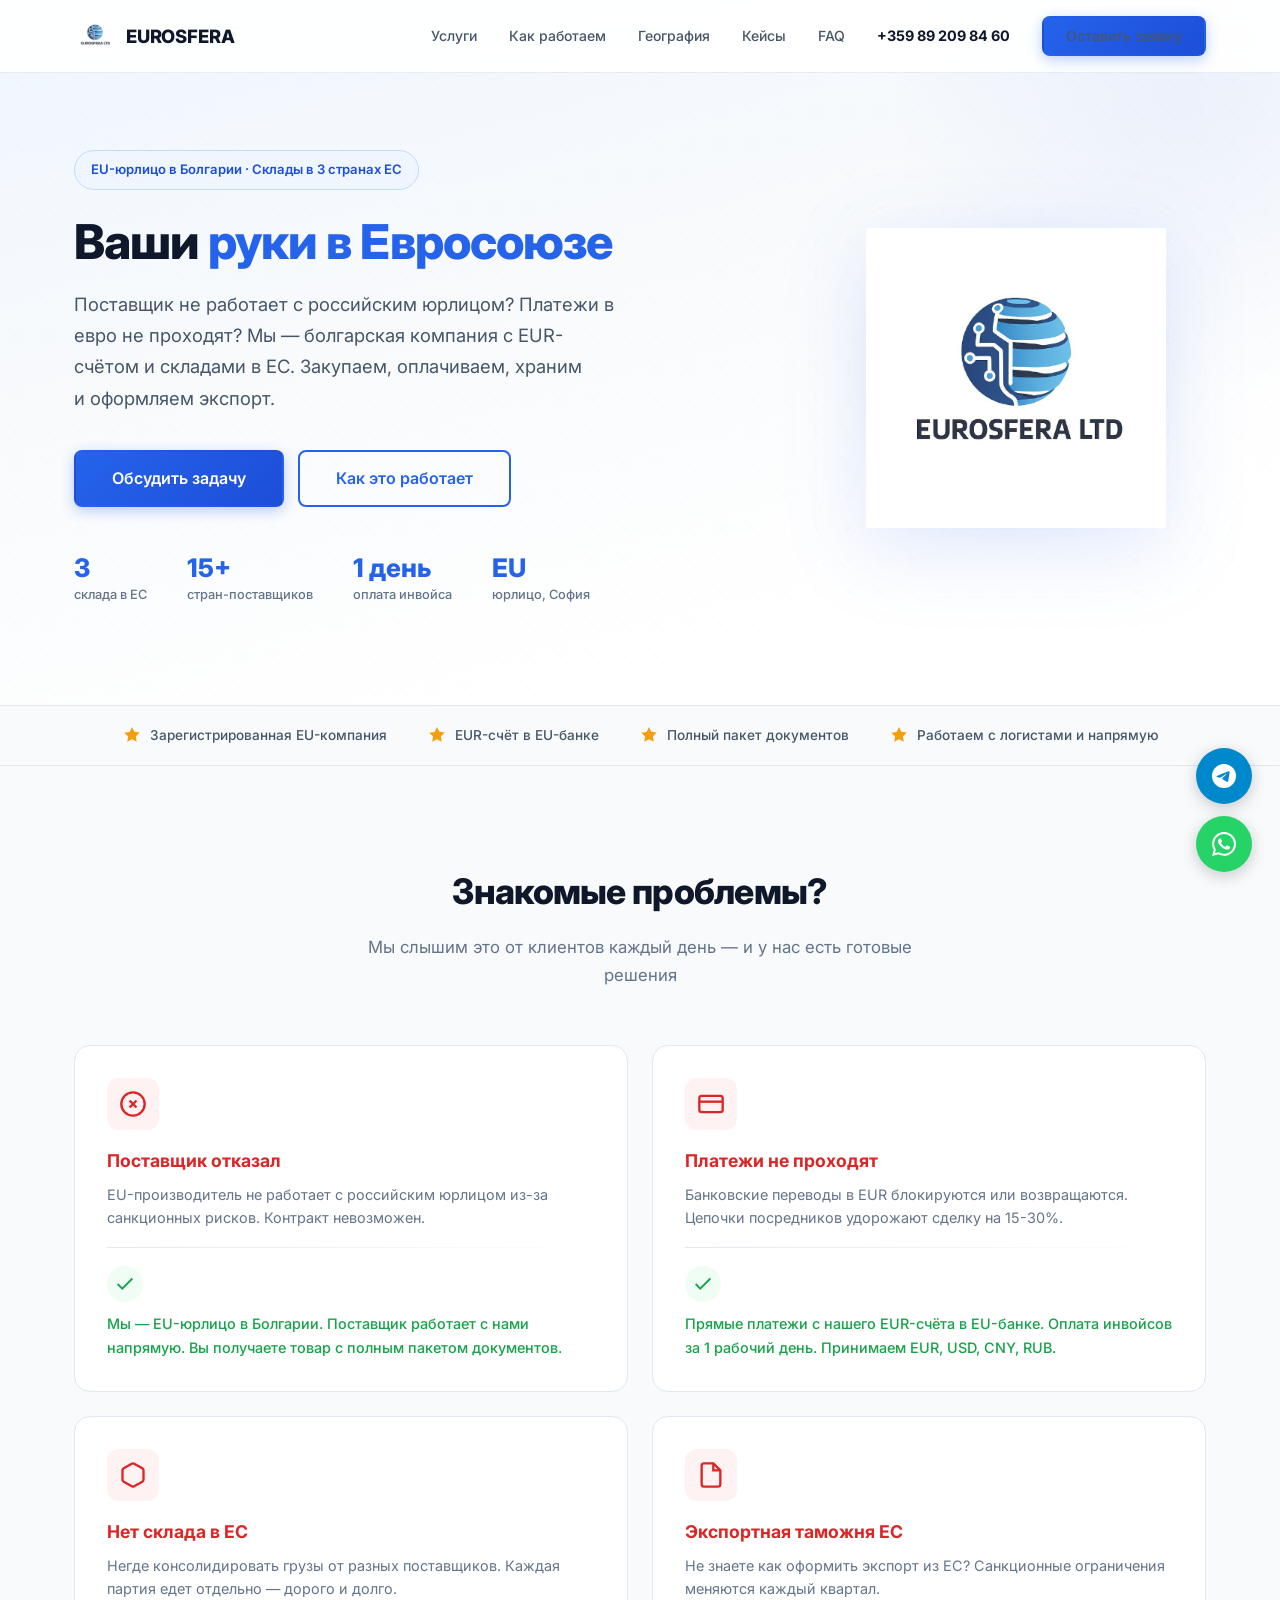
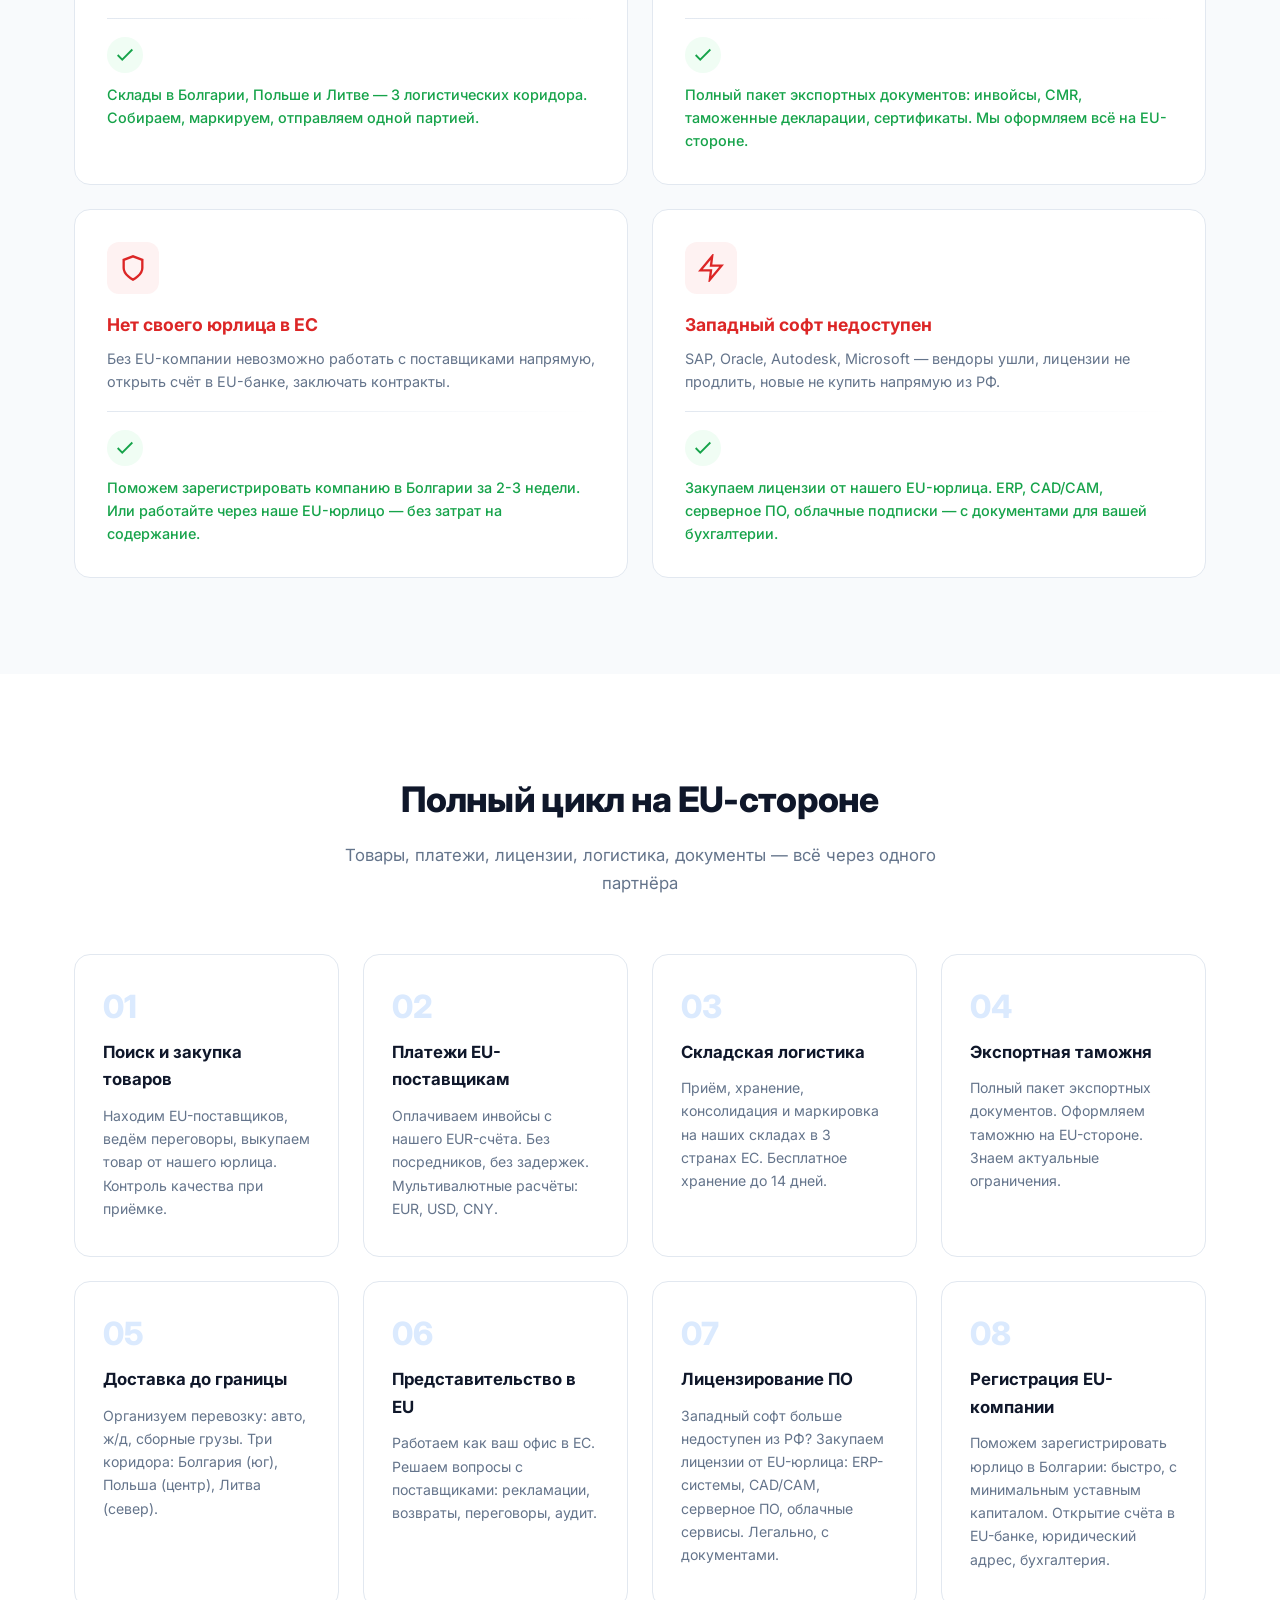
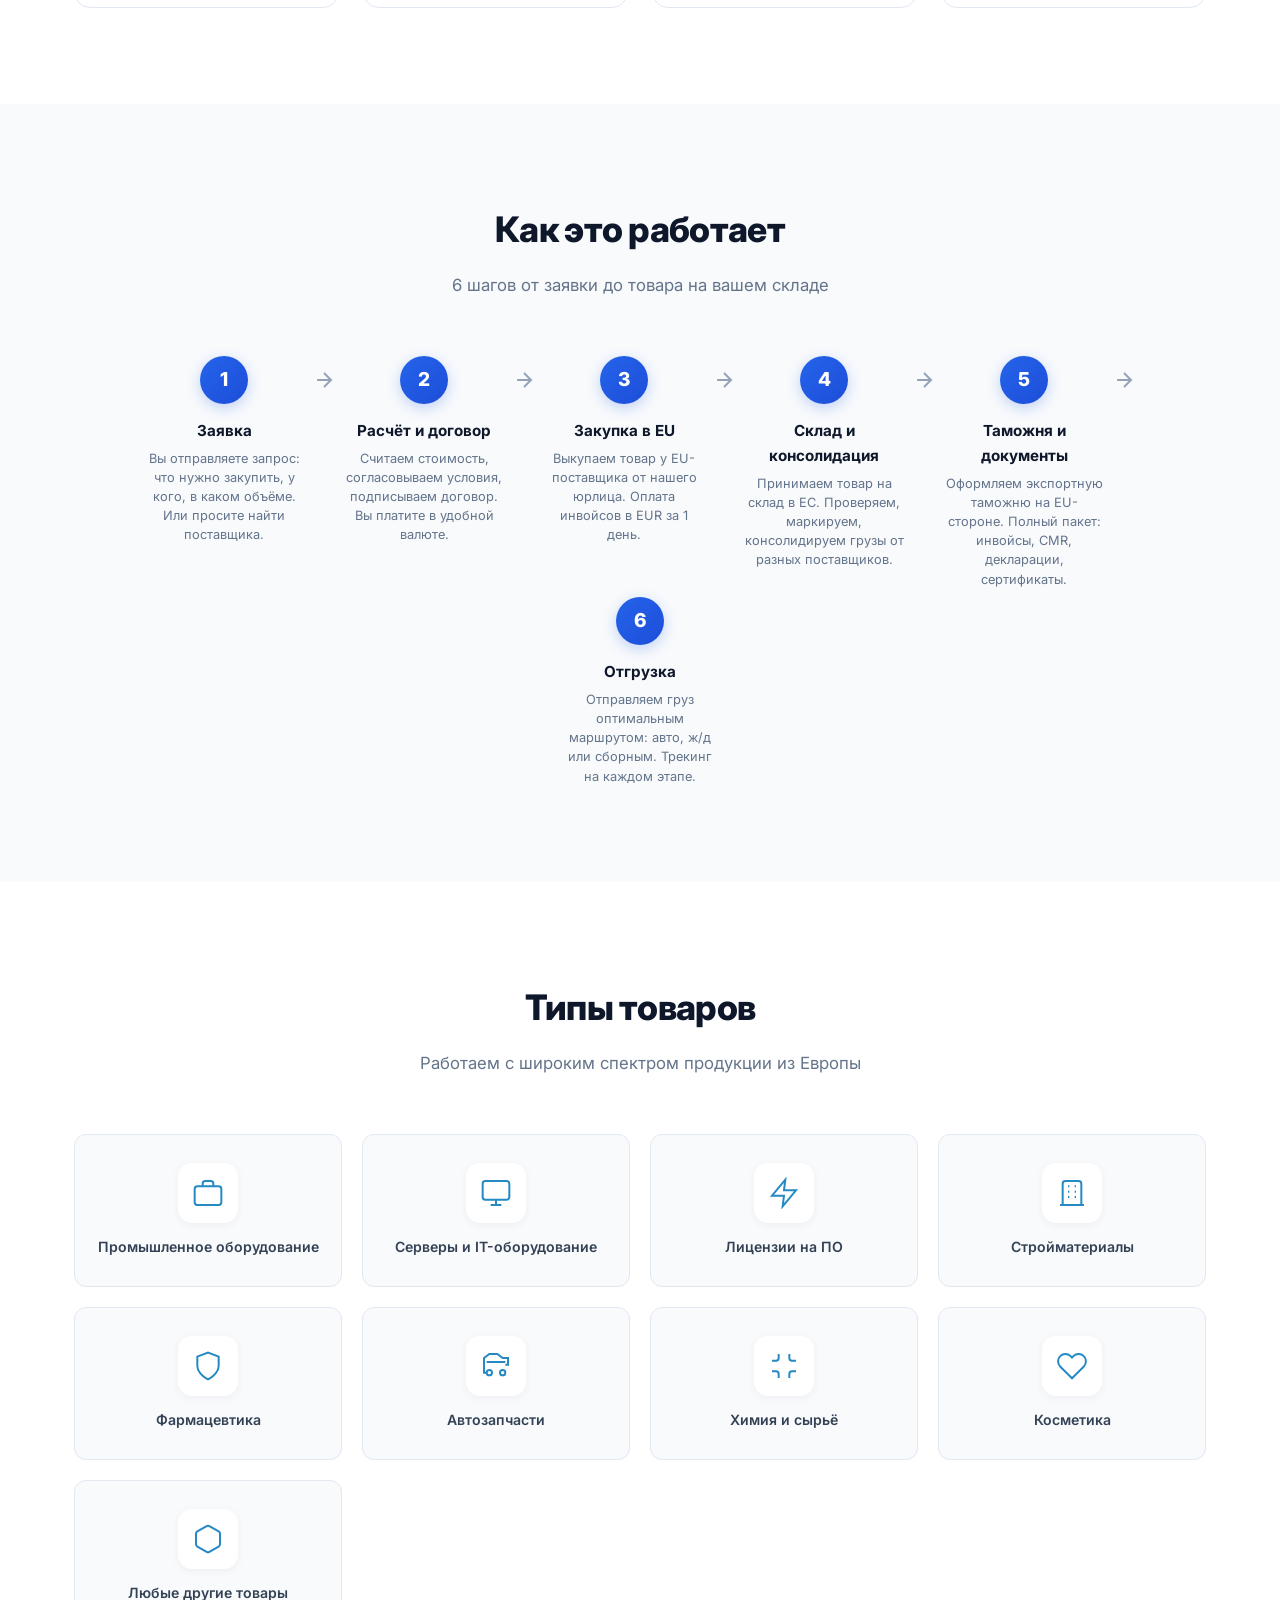
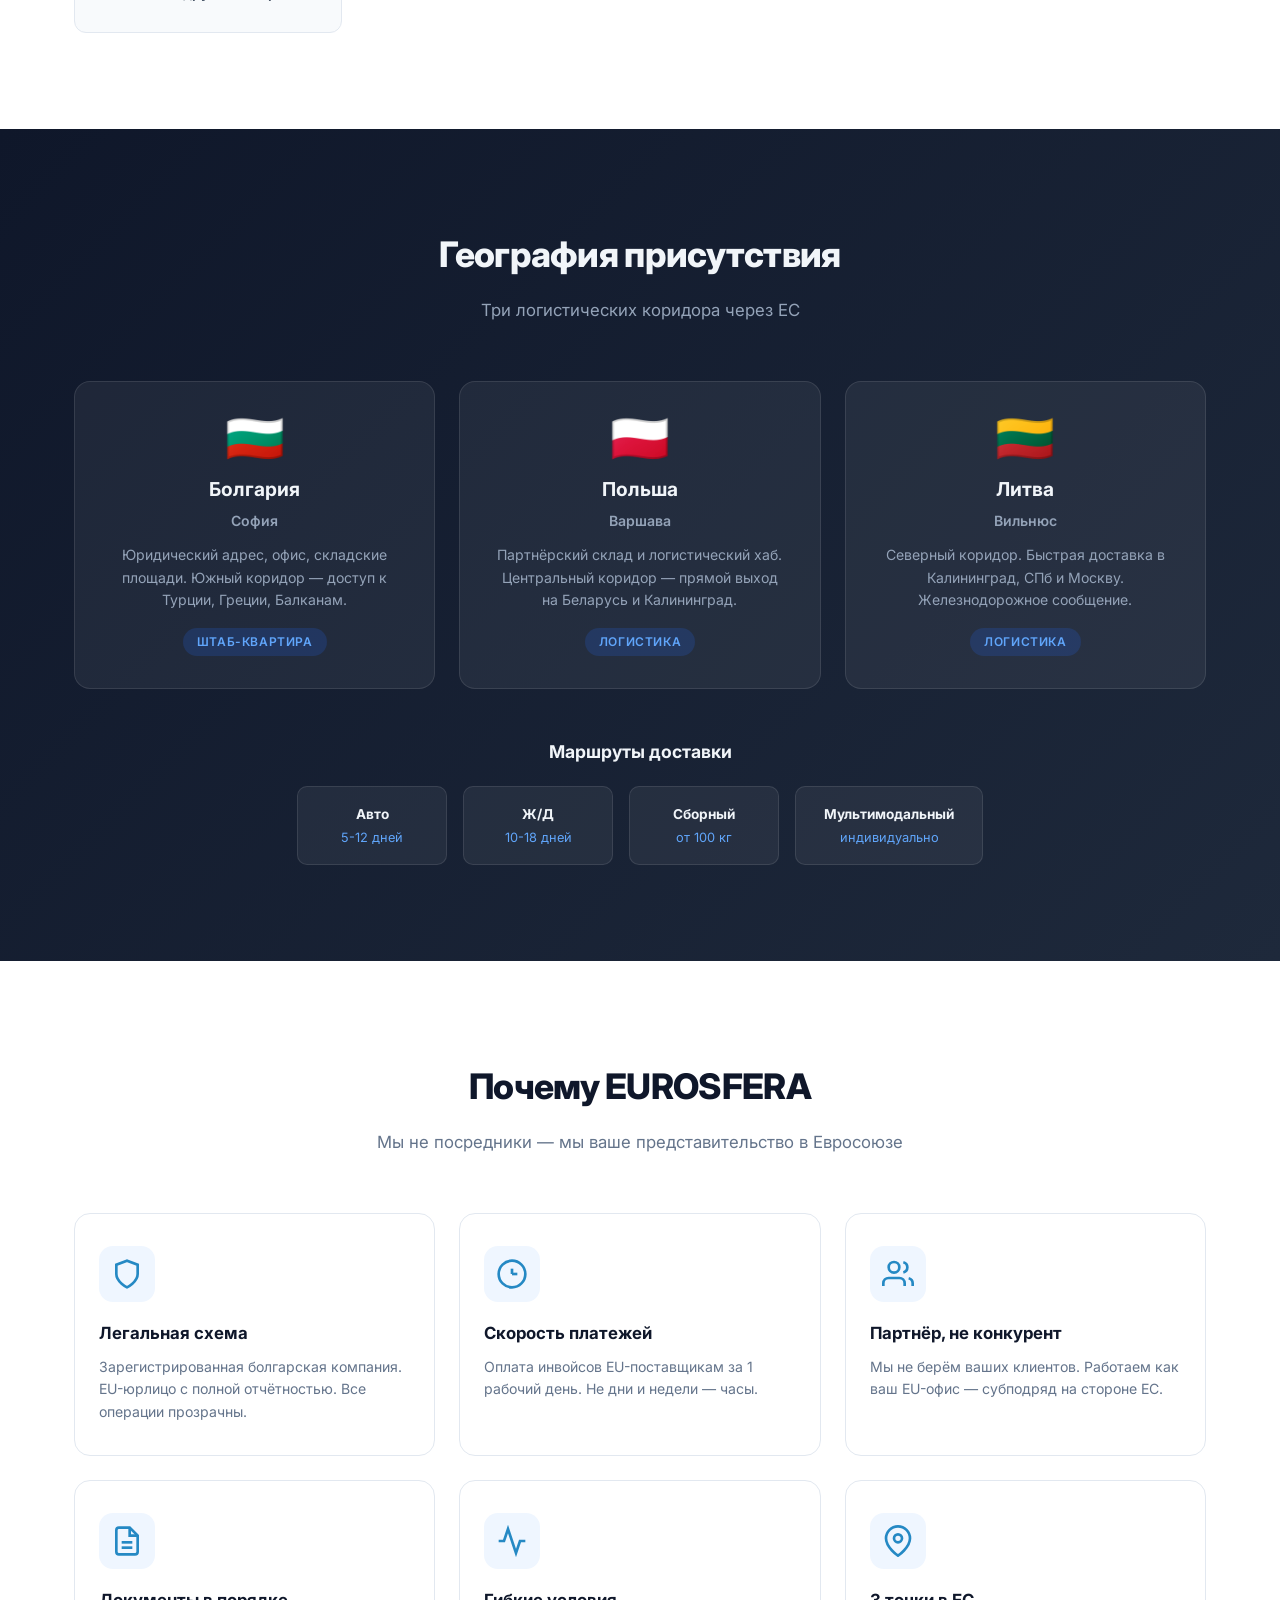
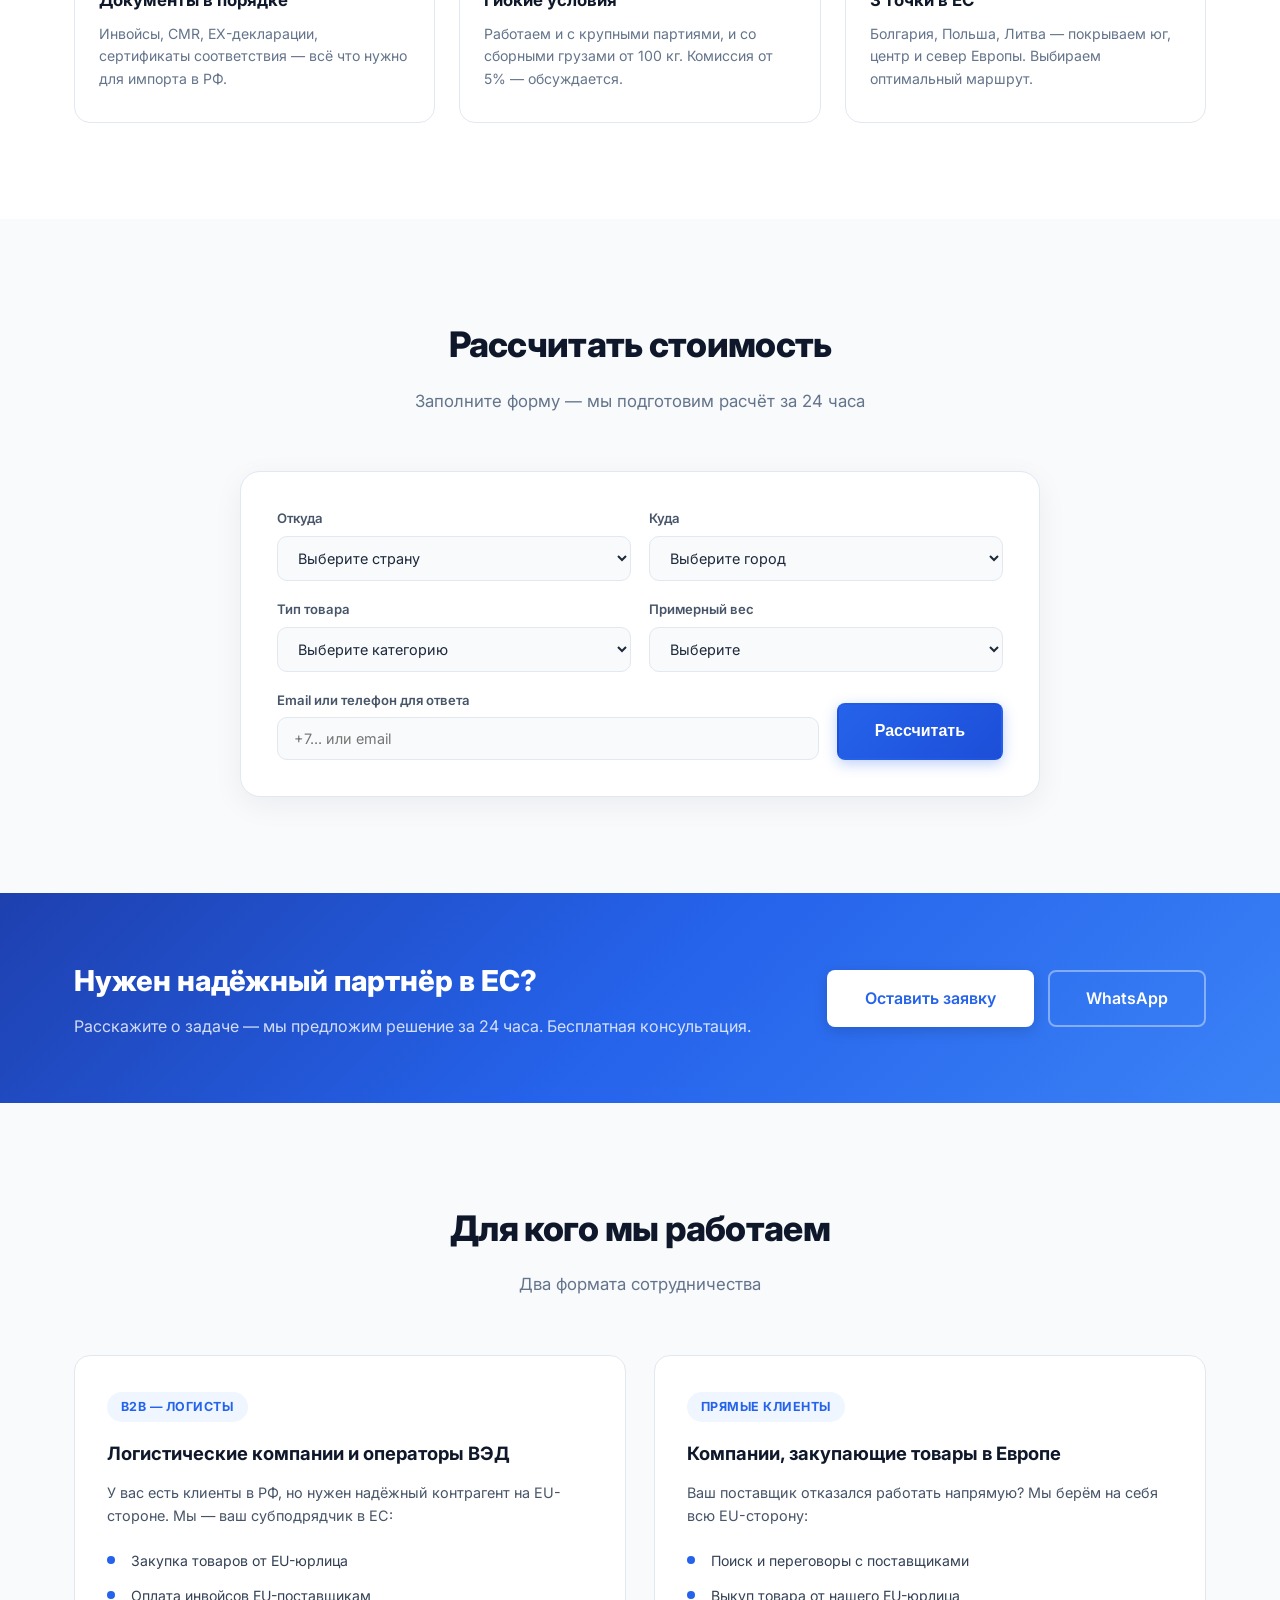
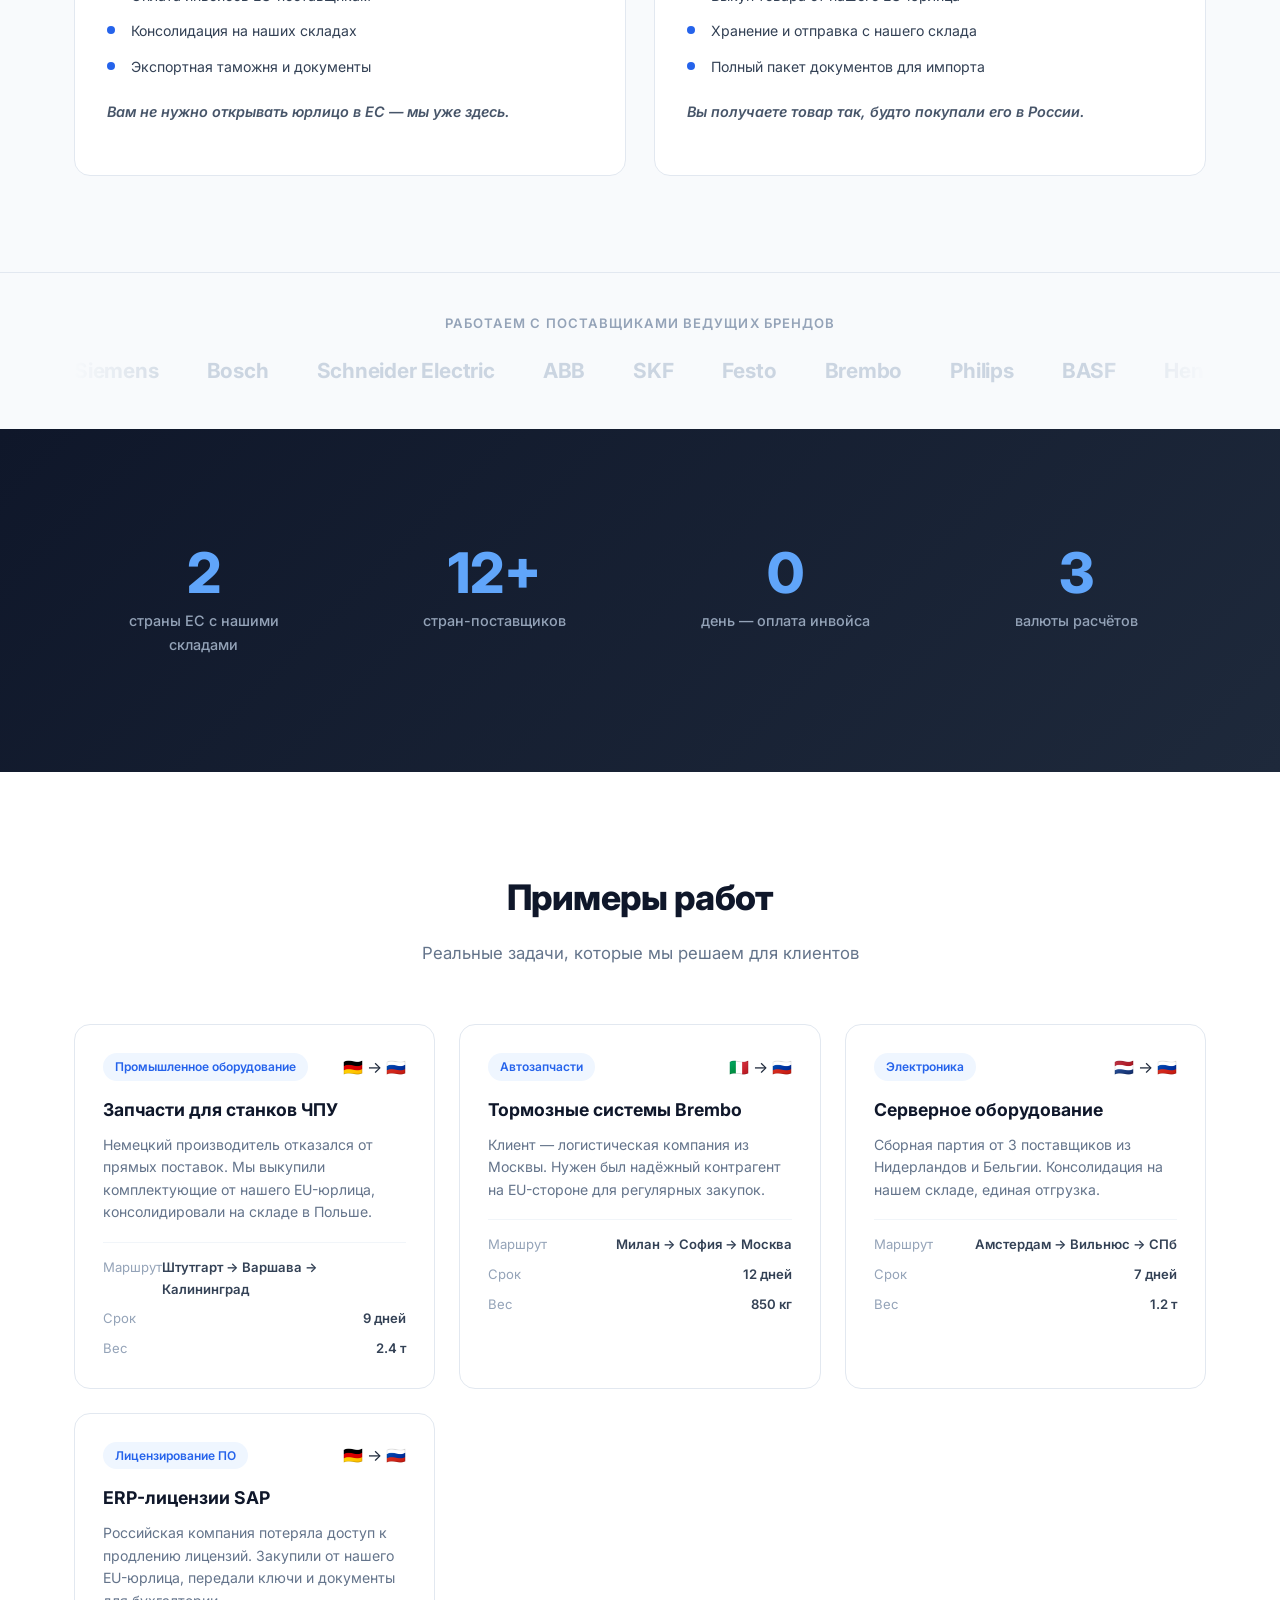
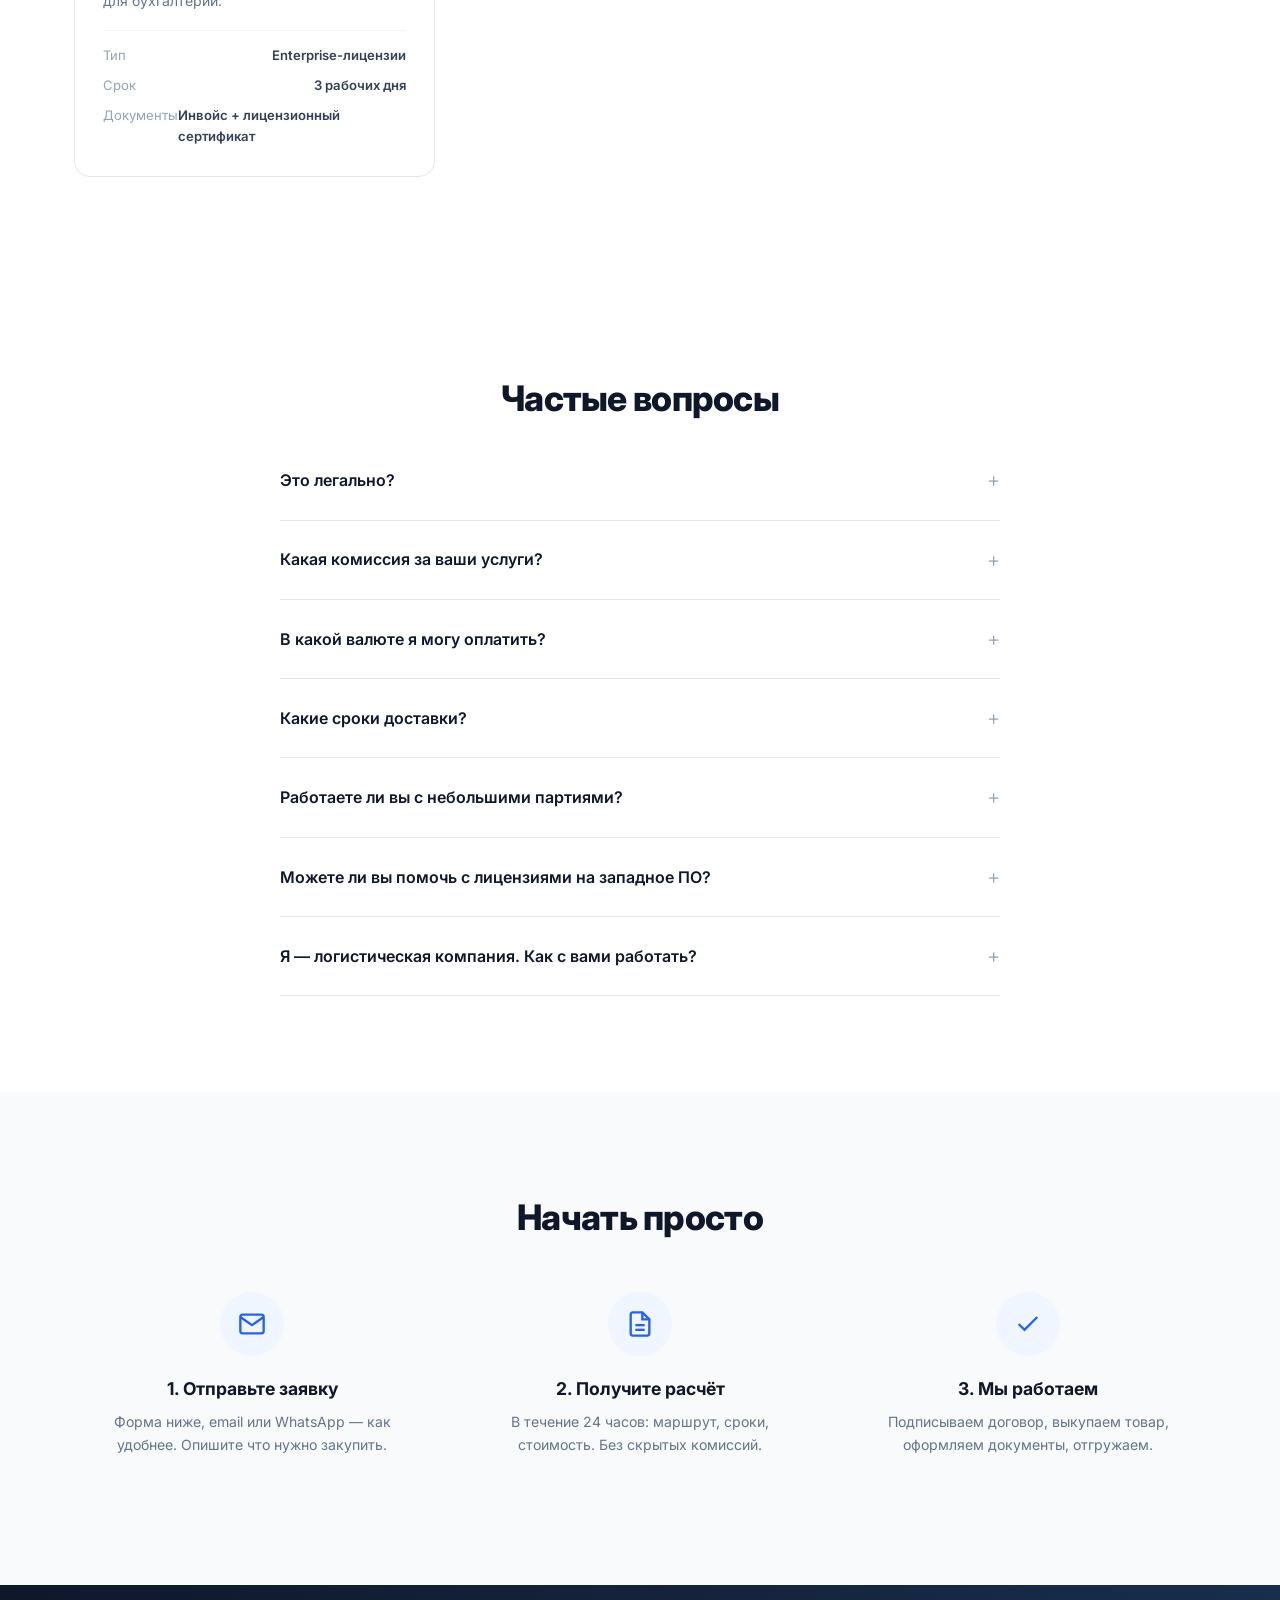
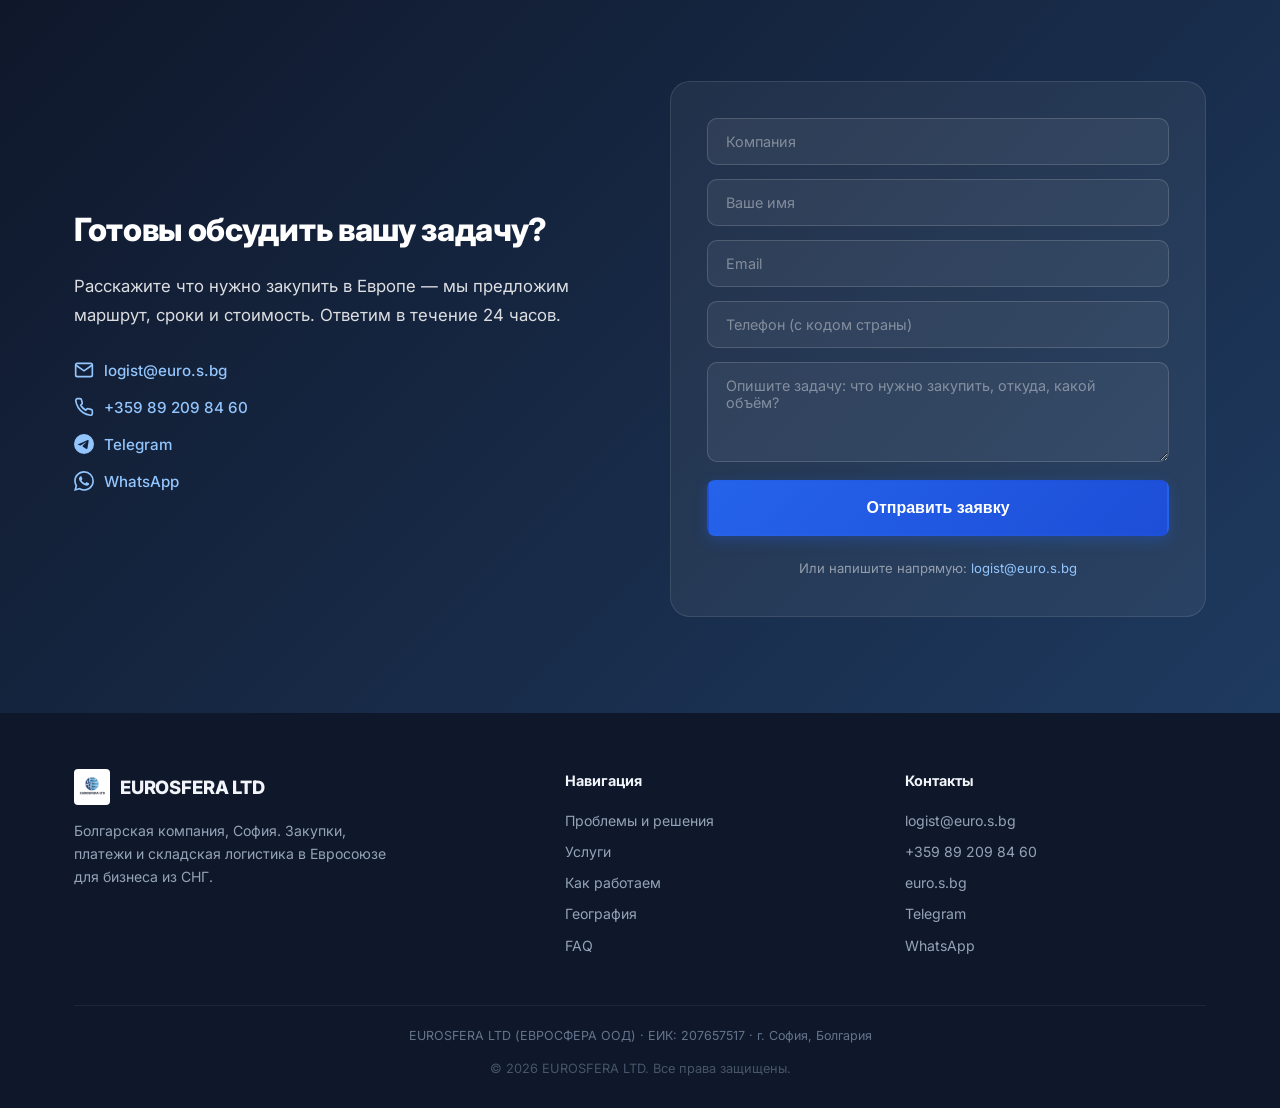
==== commit b57924c4: "[agent] feat: карточка проблемы 'Нет юрлица в ЕС', сервисы 4 колонки на десктопе" ====
--- a/index.html
+++ b/index.html
@@ -145,6 +145,19 @@
             <svg width="22" height="22" viewBox="0 0 24 24" fill="none" stroke="#16a34a" stroke-width="2"><path d="M20 6L9 17l-5-5"/></svg>
           </div>
           <p class="solution-text">Полный пакет экспортных документов: инвойсы, CMR, таможенные декларации, сертификаты. Мы оформляем всё на EU-стороне.</p>
+        </div>
+
+        <div class="problem-card">
+          <div class="problem-icon problem-icon-red">
+            <svg width="28" height="28" viewBox="0 0 24 24" fill="none" stroke="#dc2626" stroke-width="2"><path d="M12 22s8-4 8-10V5l-8-3-8 3v7c0 6 8 10 8 10z"/></svg>
+          </div>
+          <h3 class="problem-title">Нет своего юрлица в ЕС</h3>
+          <p class="problem-desc">Без EU-компании невозможно работать с поставщиками напрямую, открыть счёт в EU-банке, заключать контракты.</p>
+          <div class="solution-divider"></div>
+          <div class="solution-icon">
+            <svg width="22" height="22" viewBox="0 0 24 24" fill="none" stroke="#16a34a" stroke-width="2"><path d="M20 6L9 17l-5-5"/></svg>
+          </div>
+          <p class="solution-text">Поможем зарегистрировать компанию в Болгарии за 2-3 недели. Или работайте через наше EU-юрлицо — без затрат на содержание.</p>
         </div>
 
         <div class="problem-card">
--- a/style.css
+++ b/style.css
@@ -124,6 +124,13 @@
 }
 .header-nav a:hover { color: #2563eb; text-decoration: none; }
 
+.header-phone {
+  color: #0f172a !important;
+  font-weight: 700 !important;
+  font-size: .9rem !important;
+  white-space: nowrap;
+}
+
 /* ===== HERO ===== */
 .hero {
   padding: 150px 0 100px;
@@ -139,6 +146,15 @@
   width: 600px; height: 600px;
   background: radial-gradient(circle, rgba(37,99,235,.06) 0%, transparent 70%);
   border-radius: 50%;
+}
+
+.hero::after {
+  content: '';
+  position: absolute;
+  inset: 0;
+  background-image: radial-gradient(rgba(37,99,235,.07) 1px, transparent 1px);
+  background-size: 32px 32px;
+  pointer-events: none;
 }
 
 .hero-inner {
@@ -363,7 +379,7 @@
 /* ===== SERVICES ===== */
 .services-grid {
   display: grid;
-  grid-template-columns: repeat(3, 1fr);
+  grid-template-columns: repeat(4, 1fr);
   gap: 24px;
 }
 
@@ -647,6 +663,59 @@
   line-height: 1.6;
 }
 
+/* ===== CTA BANNER ===== */
+.cta-banner {
+  padding: 64px 0;
+  background: linear-gradient(135deg, #1e40af 0%, #2563eb 50%, #3b82f6 100%);
+}
+
+.banner-inner {
+  display: flex;
+  align-items: center;
+  justify-content: space-between;
+  gap: 40px;
+}
+
+.banner-text h2 {
+  font-size: 1.8rem;
+  color: #fff;
+  font-weight: 800;
+  margin-bottom: 8px;
+}
+
+.banner-text p {
+  font-size: 1rem;
+  color: rgba(255,255,255,.8);
+}
+
+.banner-actions {
+  display: flex;
+  gap: 14px;
+  flex-shrink: 0;
+}
+
+.btn-outline-light {
+  color: #fff;
+  border-color: rgba(255,255,255,.4);
+}
+
+.btn-outline-light:hover {
+  background: #fff;
+  color: #2563eb;
+  border-color: #fff;
+}
+
+.cta-banner .btn-primary {
+  background: #fff;
+  color: #2563eb;
+  box-shadow: 0 4px 14px rgba(0,0,0,.15);
+}
+
+.cta-banner .btn-primary:hover {
+  background: #f8fafc;
+  color: #1d4ed8;
+}
+
 /* ===== FOR WHO ===== */
 .forwho-grid {
   display: grid;
@@ -769,6 +838,93 @@
   font-size: .9rem;
   color: #475569;
   line-height: 1.7;
+}
+
+/* ===== CALCULATOR ===== */
+.calc-form-wrap {
+  max-width: 800px;
+  margin: 0 auto;
+  background: #fff;
+  border-radius: 20px;
+  padding: 36px;
+  border: 1px solid #e2e8f0;
+  box-shadow: 0 8px 30px rgba(15,23,42,.06);
+}
+
+.calc-form { display: flex; flex-direction: column; gap: 18px; }
+
+.calc-row {
+  display: grid;
+  grid-template-columns: 1fr 1fr;
+  gap: 18px;
+}
+
+.calc-row-submit {
+  grid-template-columns: 1fr auto;
+  align-items: end;
+}
+
+.calc-field { display: flex; flex-direction: column; gap: 6px; }
+
+.calc-field label {
+  font-size: .82rem;
+  font-weight: 600;
+  color: #475569;
+}
+
+.calc-field select,
+.calc-field input {
+  padding: 12px 16px;
+  border-radius: 10px;
+  border: 1px solid #e2e8f0;
+  font-size: .9rem;
+  font-family: inherit;
+  color: #1e293b;
+  background: #f8fafc;
+  transition: border-color .2s;
+  outline: none;
+}
+
+.calc-field select:focus,
+.calc-field input:focus {
+  border-color: #2563eb;
+  background: #fff;
+}
+
+/* ===== START STEPS ===== */
+.start-steps {
+  display: grid;
+  grid-template-columns: repeat(3, 1fr);
+  gap: 32px;
+  text-align: center;
+}
+
+.start-step {
+  padding: 32px 24px;
+}
+
+.start-icon {
+  width: 64px;
+  height: 64px;
+  border-radius: 50%;
+  background: #eff6ff;
+  display: flex;
+  align-items: center;
+  justify-content: center;
+  margin: 0 auto 18px;
+}
+
+.start-step h3 {
+  font-size: 1.1rem;
+  color: #0f172a;
+  margin-bottom: 8px;
+  font-weight: 700;
+}
+
+.start-step p {
+  font-size: .88rem;
+  color: #64748b;
+  line-height: 1.6;
 }
 
 /* ===== CTA + FORM ===== */
@@ -914,12 +1070,207 @@
 .footer-links a:hover,
 .footer-contacts a:hover { color: #f1f5f9; }
 
+.footer-legal {
+  border-top: 1px solid rgba(255,255,255,.06);
+  padding-top: 20px;
+  text-align: center;
+  margin-bottom: 12px;
+}
+
+.footer-legal p {
+  font-size: .78rem;
+  color: #64748b;
+}
+
 .footer-bottom {
-  border-top: 1px solid rgba(255,255,255,.06);
-  padding-top: 24px;
   text-align: center;
   font-size: .8rem;
   color: #475569;
+}
+
+/* ===== BRANDS MARQUEE ===== */
+.brands-section {
+  padding: 40px 0;
+  background: #f8fafc;
+  border-top: 1px solid #e2e8f0;
+  overflow: hidden;
+}
+
+.brands-label {
+  text-align: center;
+  font-size: .82rem;
+  color: #94a3b8;
+  text-transform: uppercase;
+  letter-spacing: .08em;
+  font-weight: 600;
+  margin-bottom: 20px;
+}
+
+.brands-scroll {
+  overflow: hidden;
+  mask-image: linear-gradient(to right, transparent, black 10%, black 90%, transparent);
+  -webkit-mask-image: linear-gradient(to right, transparent, black 10%, black 90%, transparent);
+}
+
+.brands-track {
+  display: flex;
+  gap: 48px;
+  animation: marquee 30s linear infinite;
+  width: max-content;
+}
+
+.brand-name {
+  font-size: 1.3rem;
+  font-weight: 700;
+  color: #cbd5e1;
+  white-space: nowrap;
+  letter-spacing: -.01em;
+  transition: color .3s;
+}
+
+.brand-name:hover { color: #64748b; }
+
+@keyframes marquee {
+  0% { transform: translateX(0); }
+  100% { transform: translateX(-50%); }
+}
+
+/* ===== COUNTERS ===== */
+.counters-grid {
+  display: grid;
+  grid-template-columns: repeat(4, 1fr);
+  gap: 32px;
+  text-align: center;
+}
+
+.counter-item { padding: 20px; }
+
+.counter-num {
+  font-size: 3.5rem;
+  font-weight: 800;
+  color: #60a5fa;
+  line-height: 1;
+  margin-bottom: 8px;
+}
+
+.counter-label {
+  font-size: .9rem;
+  color: #94a3b8;
+  font-weight: 500;
+}
+
+/* ===== CASES ===== */
+.cases-grid {
+  display: grid;
+  grid-template-columns: repeat(3, 1fr);
+  gap: 24px;
+}
+
+.case-card {
+  background: #fff;
+  border-radius: 16px;
+  padding: 28px;
+  border: 1px solid #e2e8f0;
+  transition: all .3s ease;
+}
+
+.case-card:hover {
+  box-shadow: 0 12px 40px rgba(15,23,42,.1);
+  transform: translateY(-3px);
+}
+
+.case-header {
+  display: flex;
+  justify-content: space-between;
+  align-items: center;
+  margin-bottom: 14px;
+}
+
+.case-tag {
+  display: inline-block;
+  padding: 4px 12px;
+  background: #eff6ff;
+  border-radius: 100px;
+  font-size: .75rem;
+  font-weight: 600;
+  color: #2563eb;
+}
+
+.case-flag {
+  font-size: 1rem;
+}
+
+.case-card h3 {
+  font-size: 1.1rem;
+  color: #0f172a;
+  margin-bottom: 10px;
+  font-weight: 700;
+}
+
+.case-desc {
+  font-size: .88rem;
+  color: #64748b;
+  line-height: 1.6;
+  margin-bottom: 18px;
+}
+
+.case-details {
+  border-top: 1px solid #f1f5f9;
+  padding-top: 14px;
+  display: flex;
+  flex-direction: column;
+  gap: 8px;
+}
+
+.case-detail {
+  display: flex;
+  justify-content: space-between;
+  font-size: .82rem;
+}
+
+.case-detail span { color: #94a3b8; }
+.case-detail b { color: #334155; font-weight: 600; }
+
+/* ===== FLOATING BUTTONS ===== */
+.floating-buttons {
+  position: fixed;
+  bottom: 28px;
+  right: 28px;
+  display: flex;
+  flex-direction: column;
+  gap: 12px;
+  z-index: 90;
+}
+
+.float-btn {
+  width: 56px;
+  height: 56px;
+  border-radius: 50%;
+  display: flex;
+  align-items: center;
+  justify-content: center;
+  box-shadow: 0 4px 16px rgba(0,0,0,.2);
+  transition: transform .2s, box-shadow .2s;
+}
+
+.float-btn:hover {
+  transform: scale(1.1);
+  box-shadow: 0 6px 24px rgba(0,0,0,.3);
+}
+
+.float-tg { background: #0088cc; }
+.float-wa { background: #25d366; }
+
+/* ===== SCROLL REVEAL ===== */
+.reveal {
+  opacity: 0;
+  transform: translateY(30px);
+  transition: opacity .6s ease, transform .6s ease;
+}
+
+.reveal.revealed {
+  opacity: 1;
+  transform: translateY(0);
 }
 
 /* ===== MOBILE NAV ===== */
@@ -953,6 +1304,7 @@
   .hero-logo { width: 220px; }
   .services-grid { grid-template-columns: repeat(2, 1fr); }
   .why-grid { grid-template-columns: repeat(2, 1fr); }
+  .cases-grid { grid-template-columns: repeat(2, 1fr); }
   .footer-inner { grid-template-columns: 1fr 1fr; }
 }
 
@@ -1011,8 +1363,22 @@
   .step { flex: none; width: 100%; max-width: 300px; }
   .step-arrow { transform: rotate(90deg); }
 
+  .calc-row, .calc-row-submit { grid-template-columns: 1fr; }
+  .calc-row-submit .btn { width: 100%; }
+  .calc-form-wrap { padding: 24px; }
+  .start-steps { grid-template-columns: 1fr; gap: 16px; }
+  .banner-inner { flex-direction: column; text-align: center; }
+  .banner-actions { flex-direction: column; width: 100%; }
+  .banner-actions .btn { width: 100%; }
+  .banner-text h2 { font-size: 1.4rem; }
   .cta-text h2 { font-size: 1.5rem; }
   .cta-form-wrap { padding: 24px; }
   .routes-grid { flex-direction: column; align-items: center; }
   .route { min-width: 200px; }
-}
+  .counters-grid { grid-template-columns: repeat(2, 1fr); gap: 20px; }
+  .counter-num { font-size: 2.5rem; }
+  .cases-grid { grid-template-columns: 1fr; }
+  .floating-buttons { bottom: 16px; right: 16px; }
+  .float-btn { width: 48px; height: 48px; }
+  .float-btn svg { width: 20px; height: 20px; }
+}
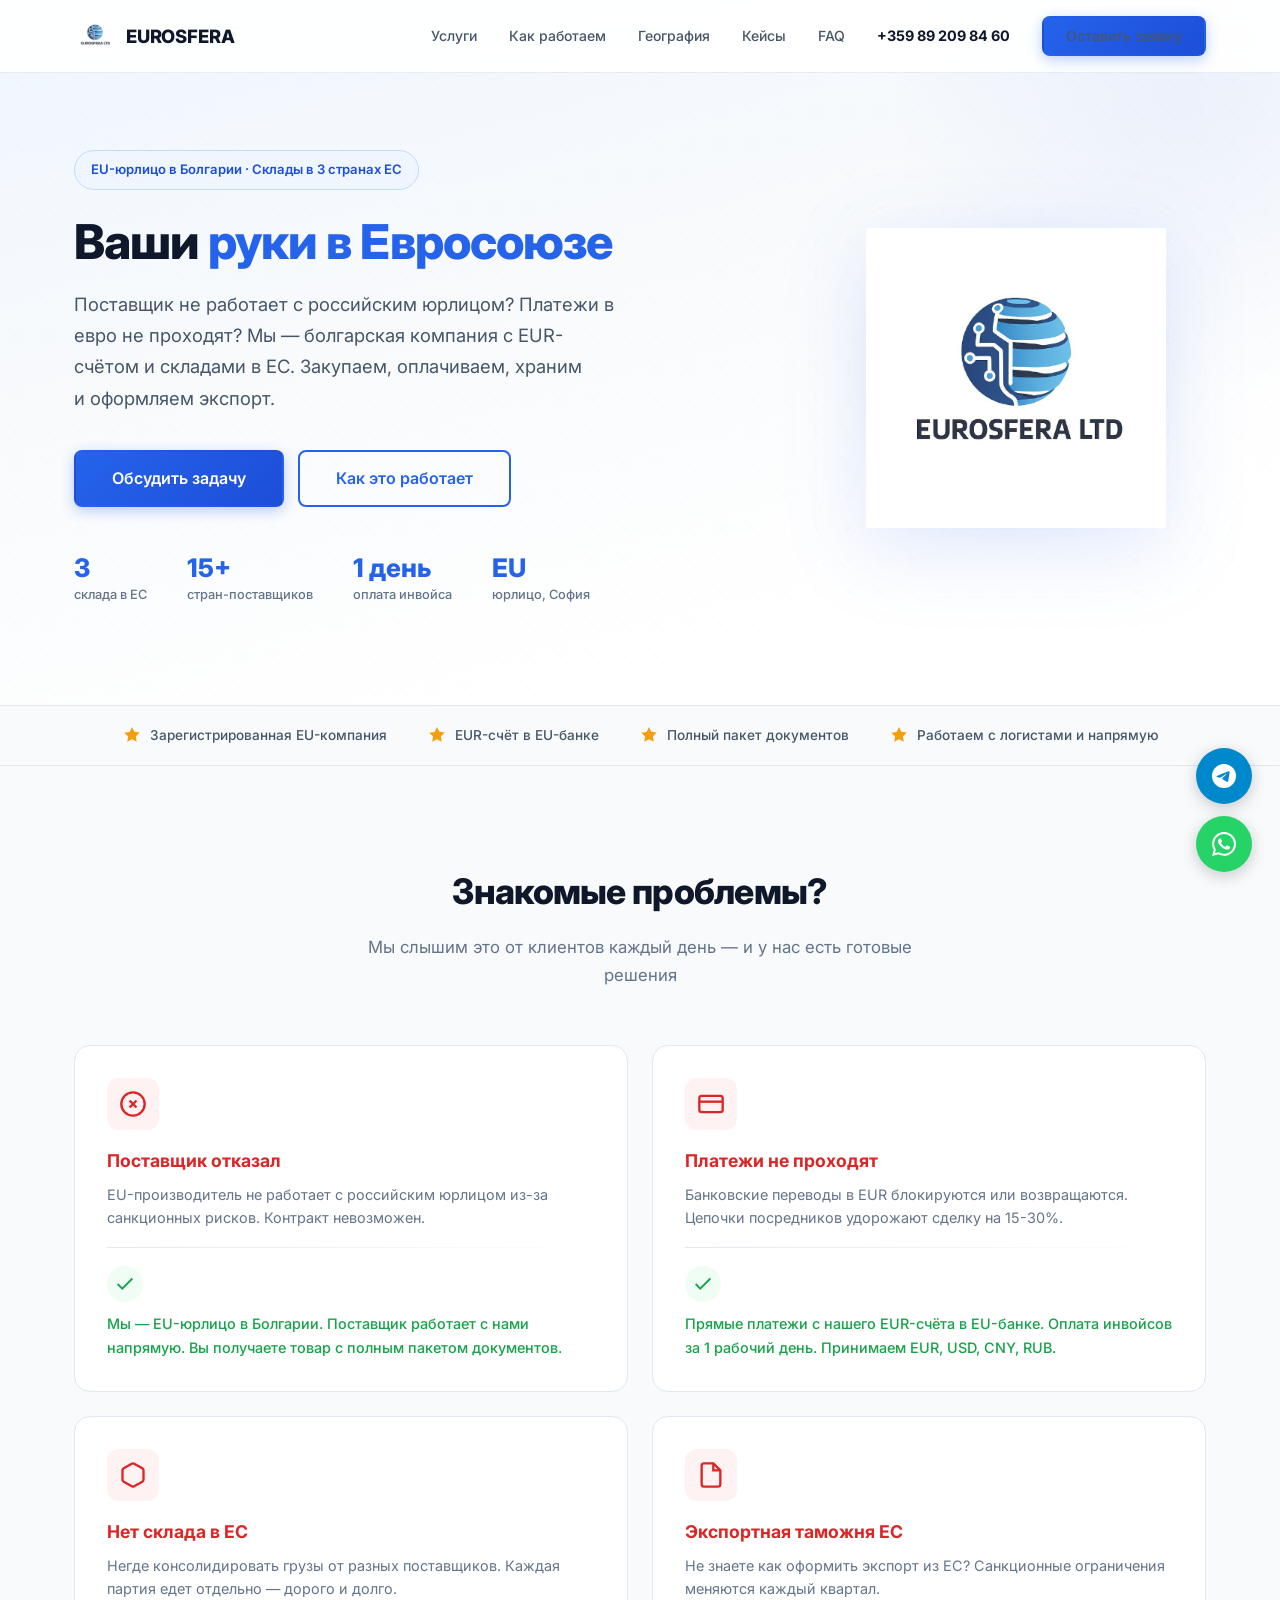
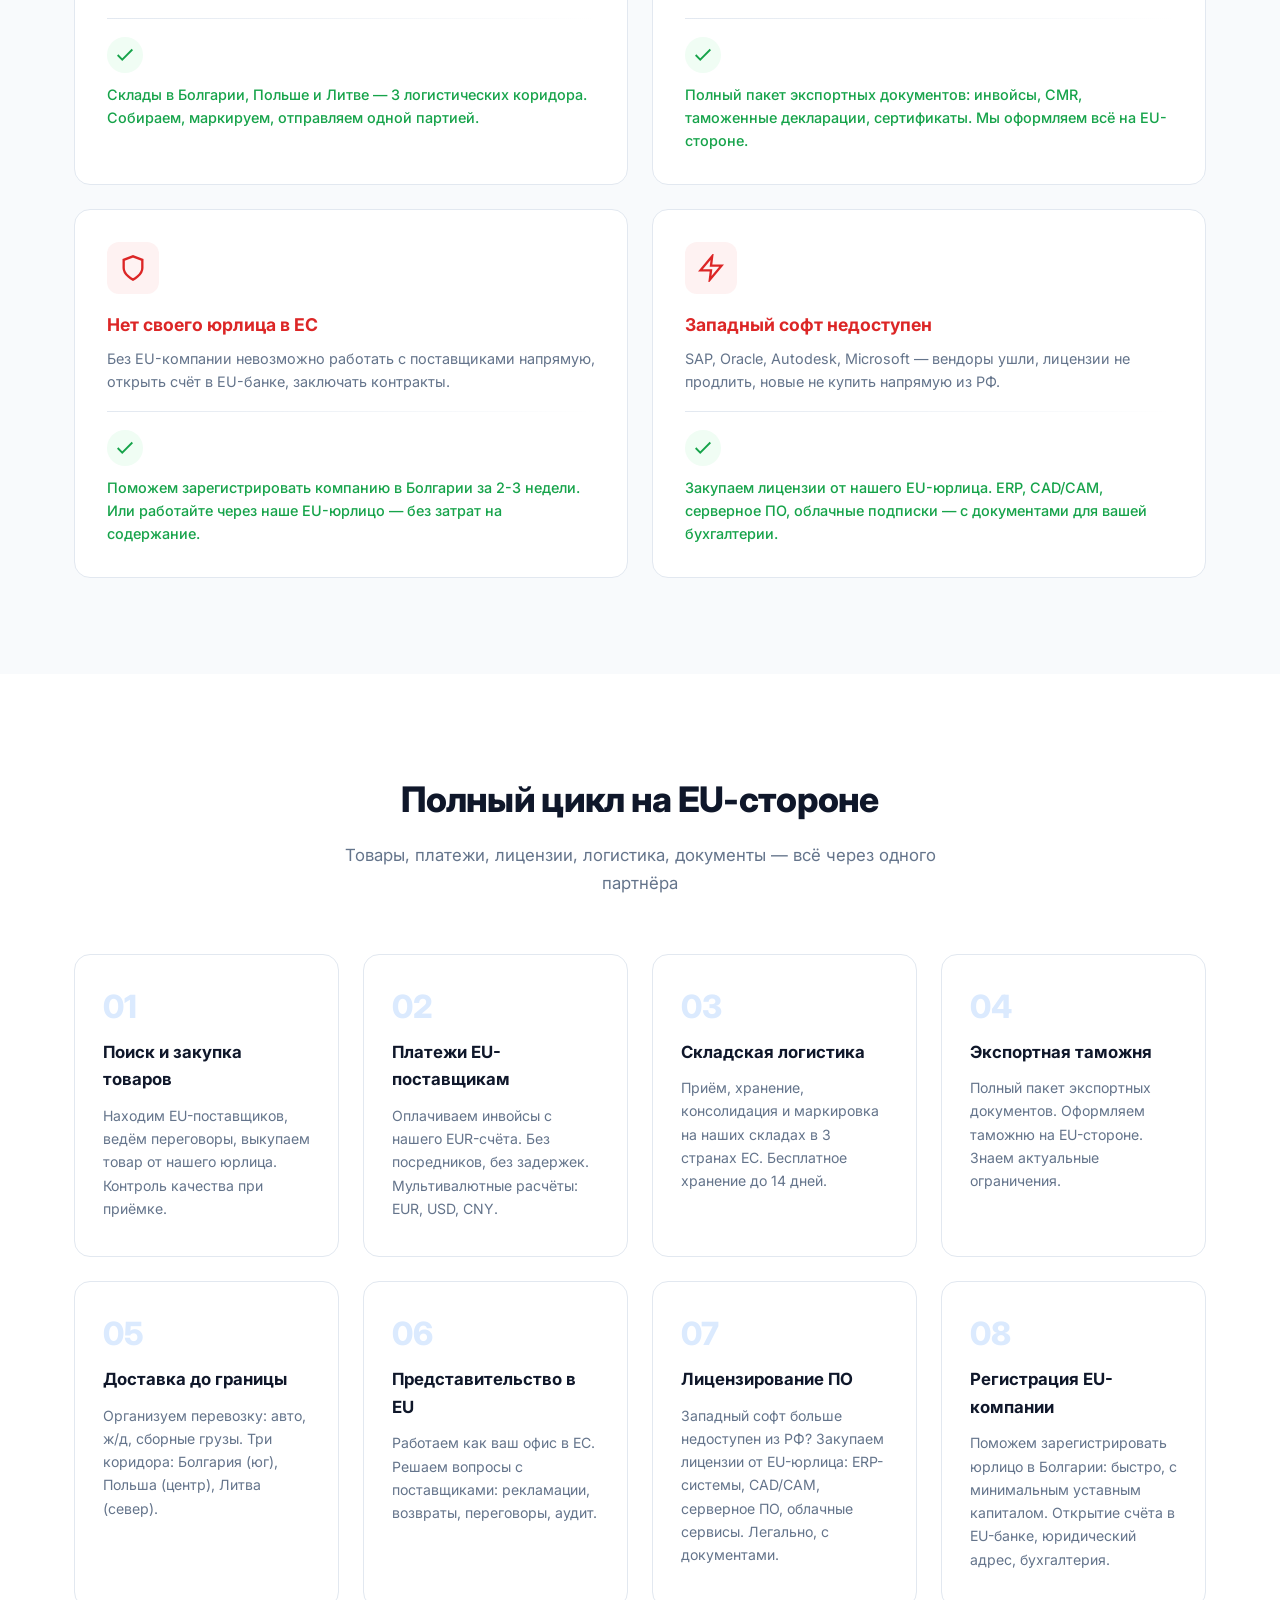
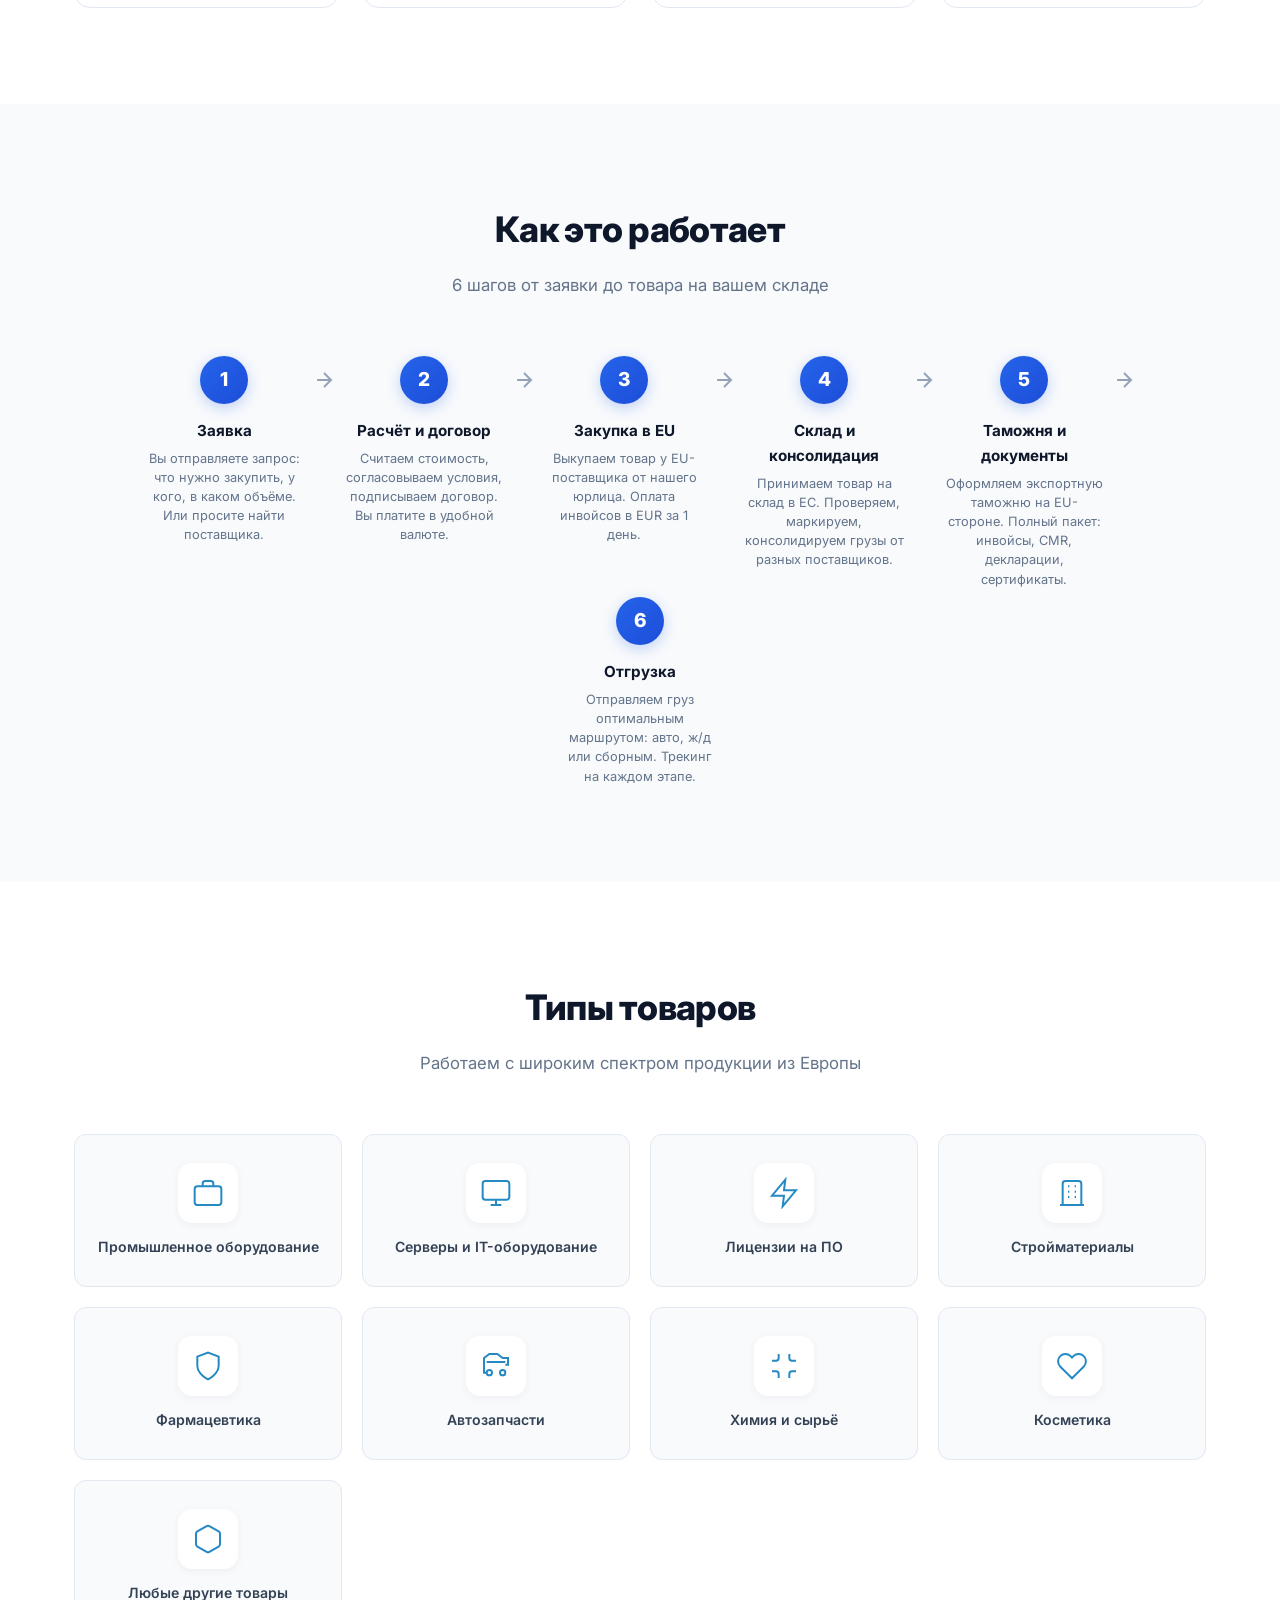
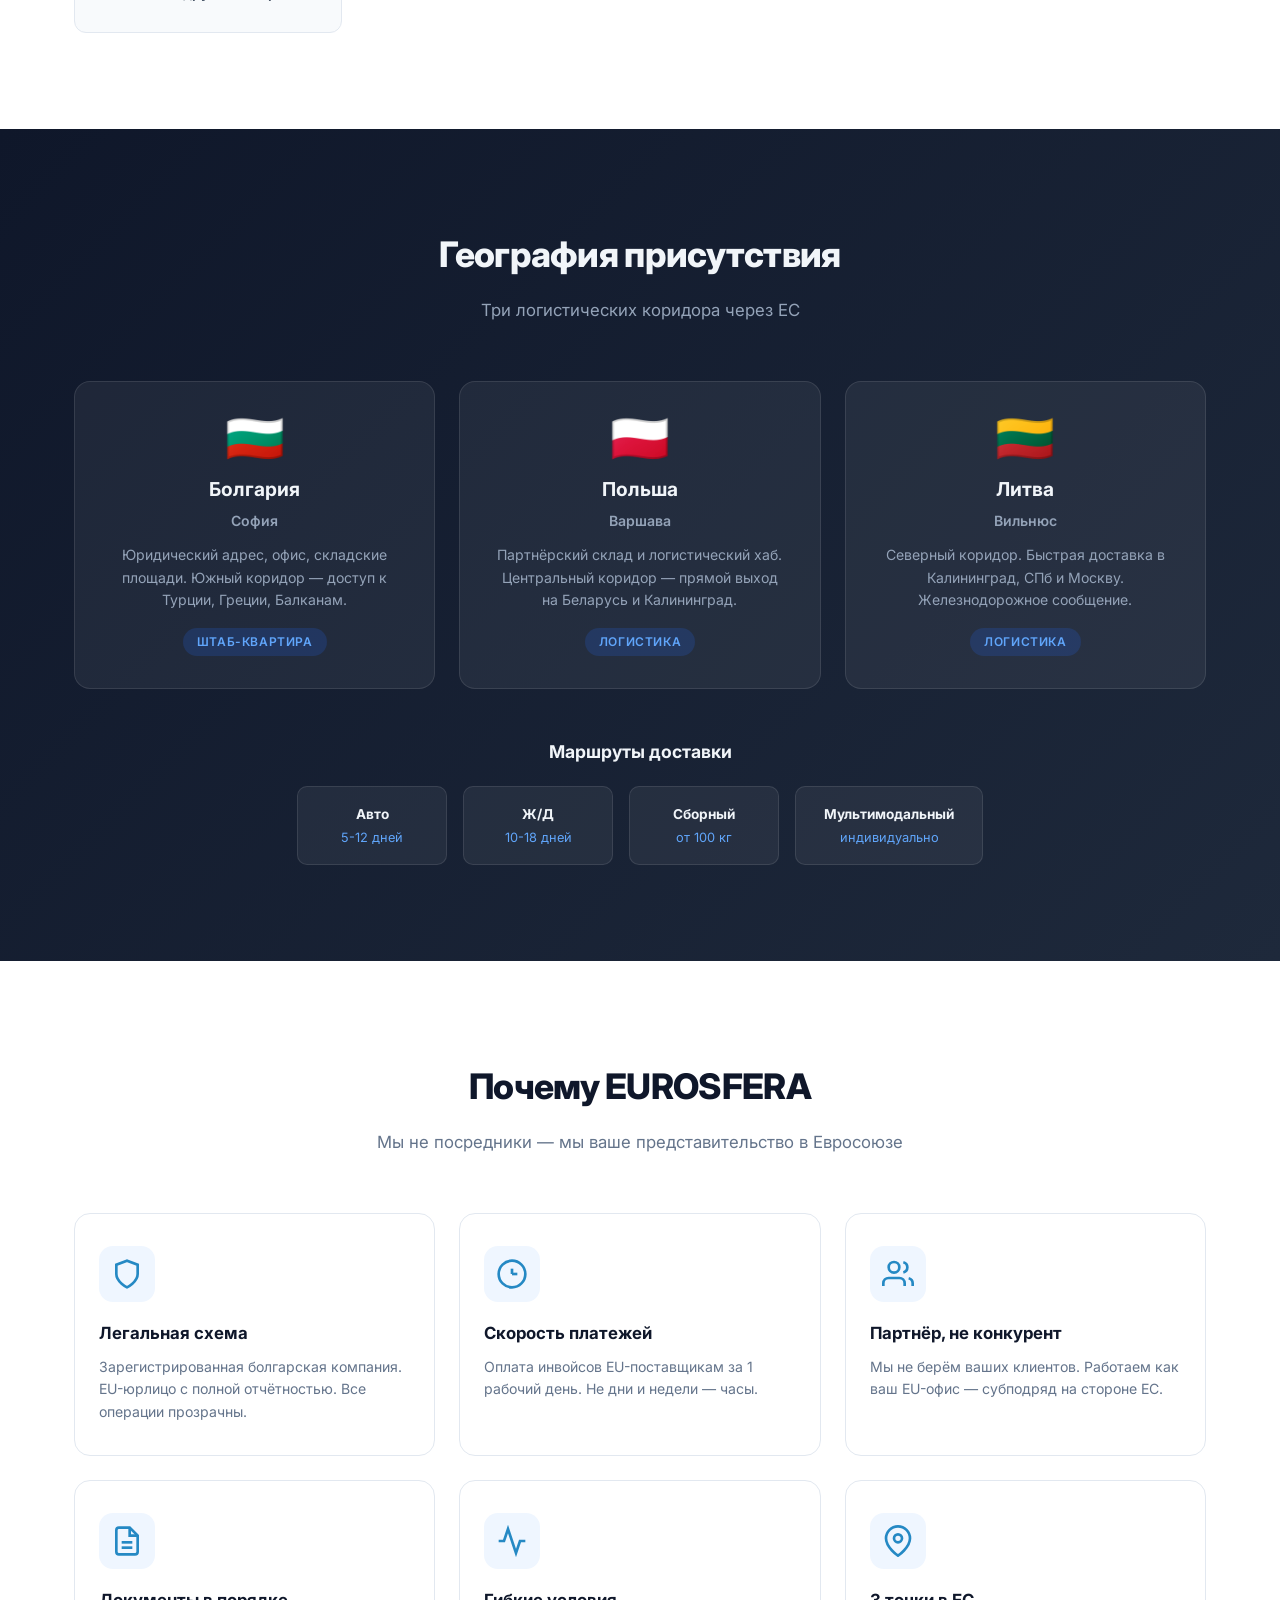
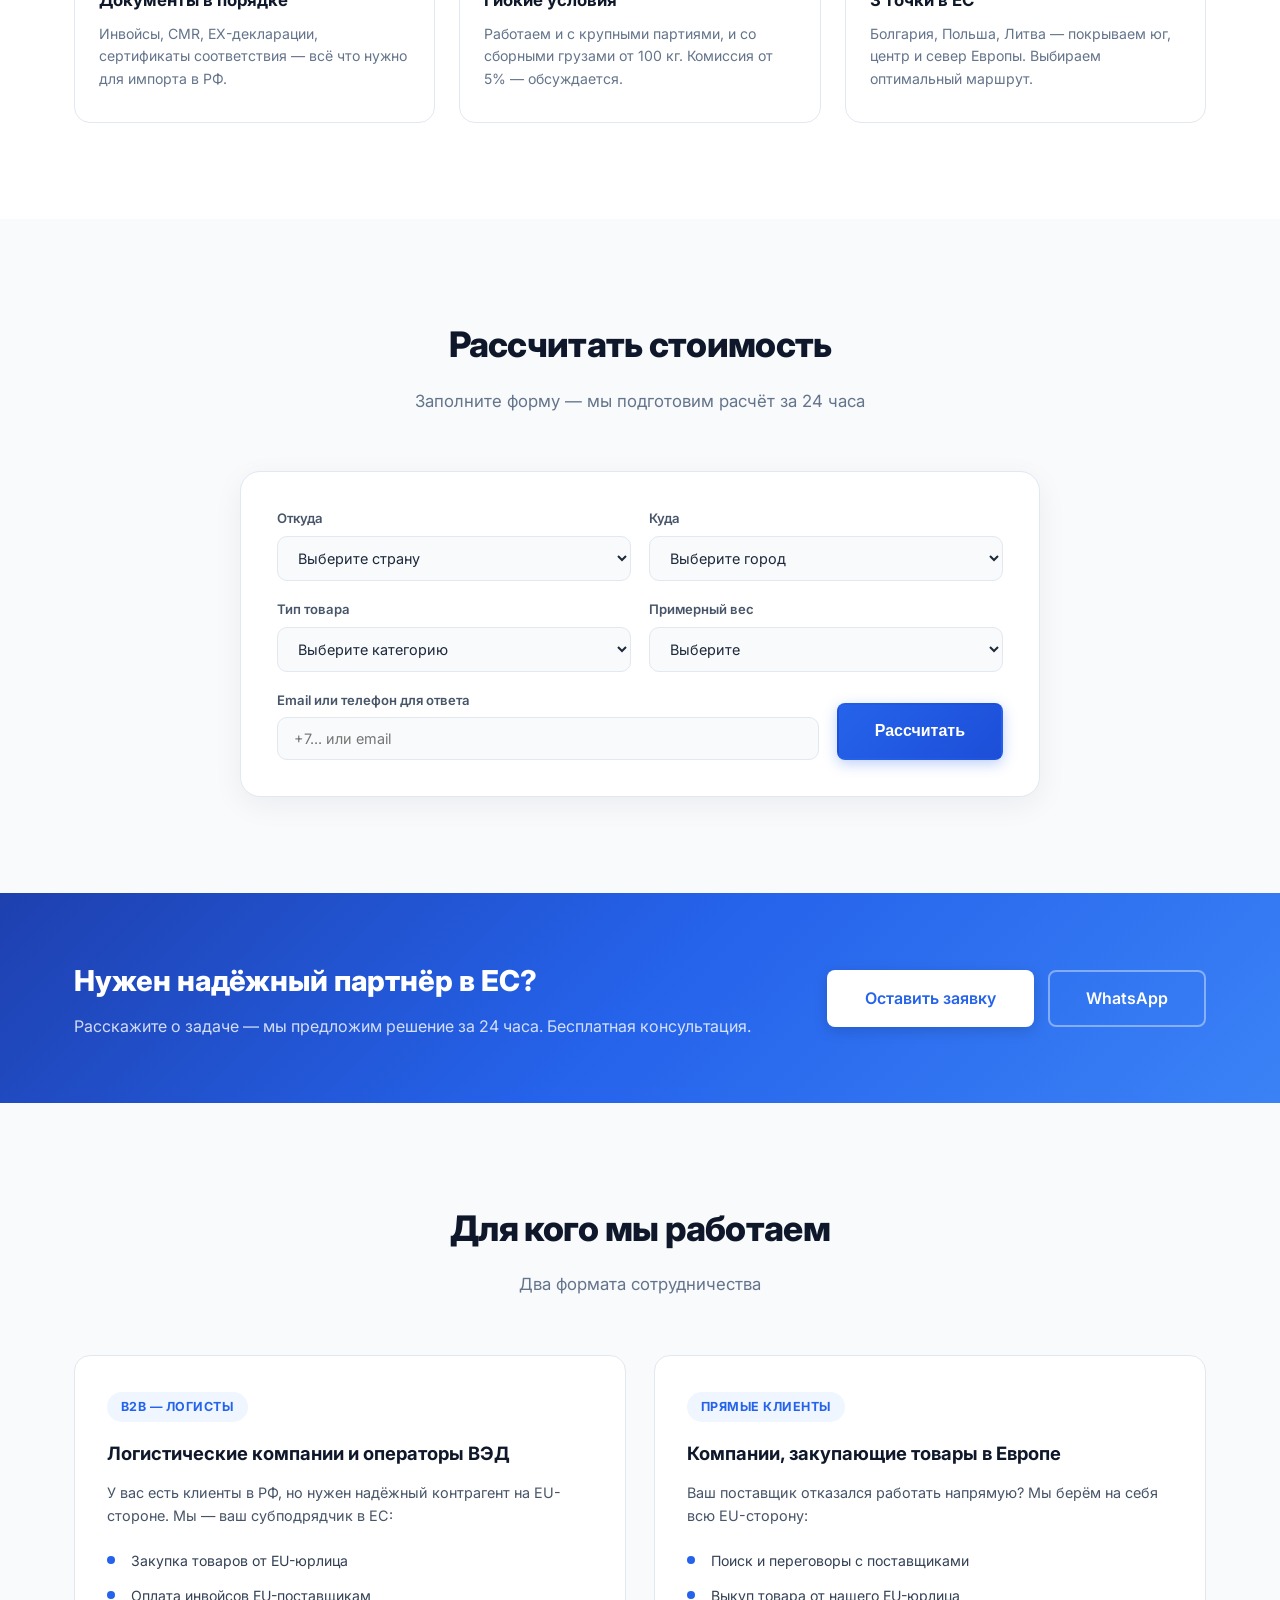
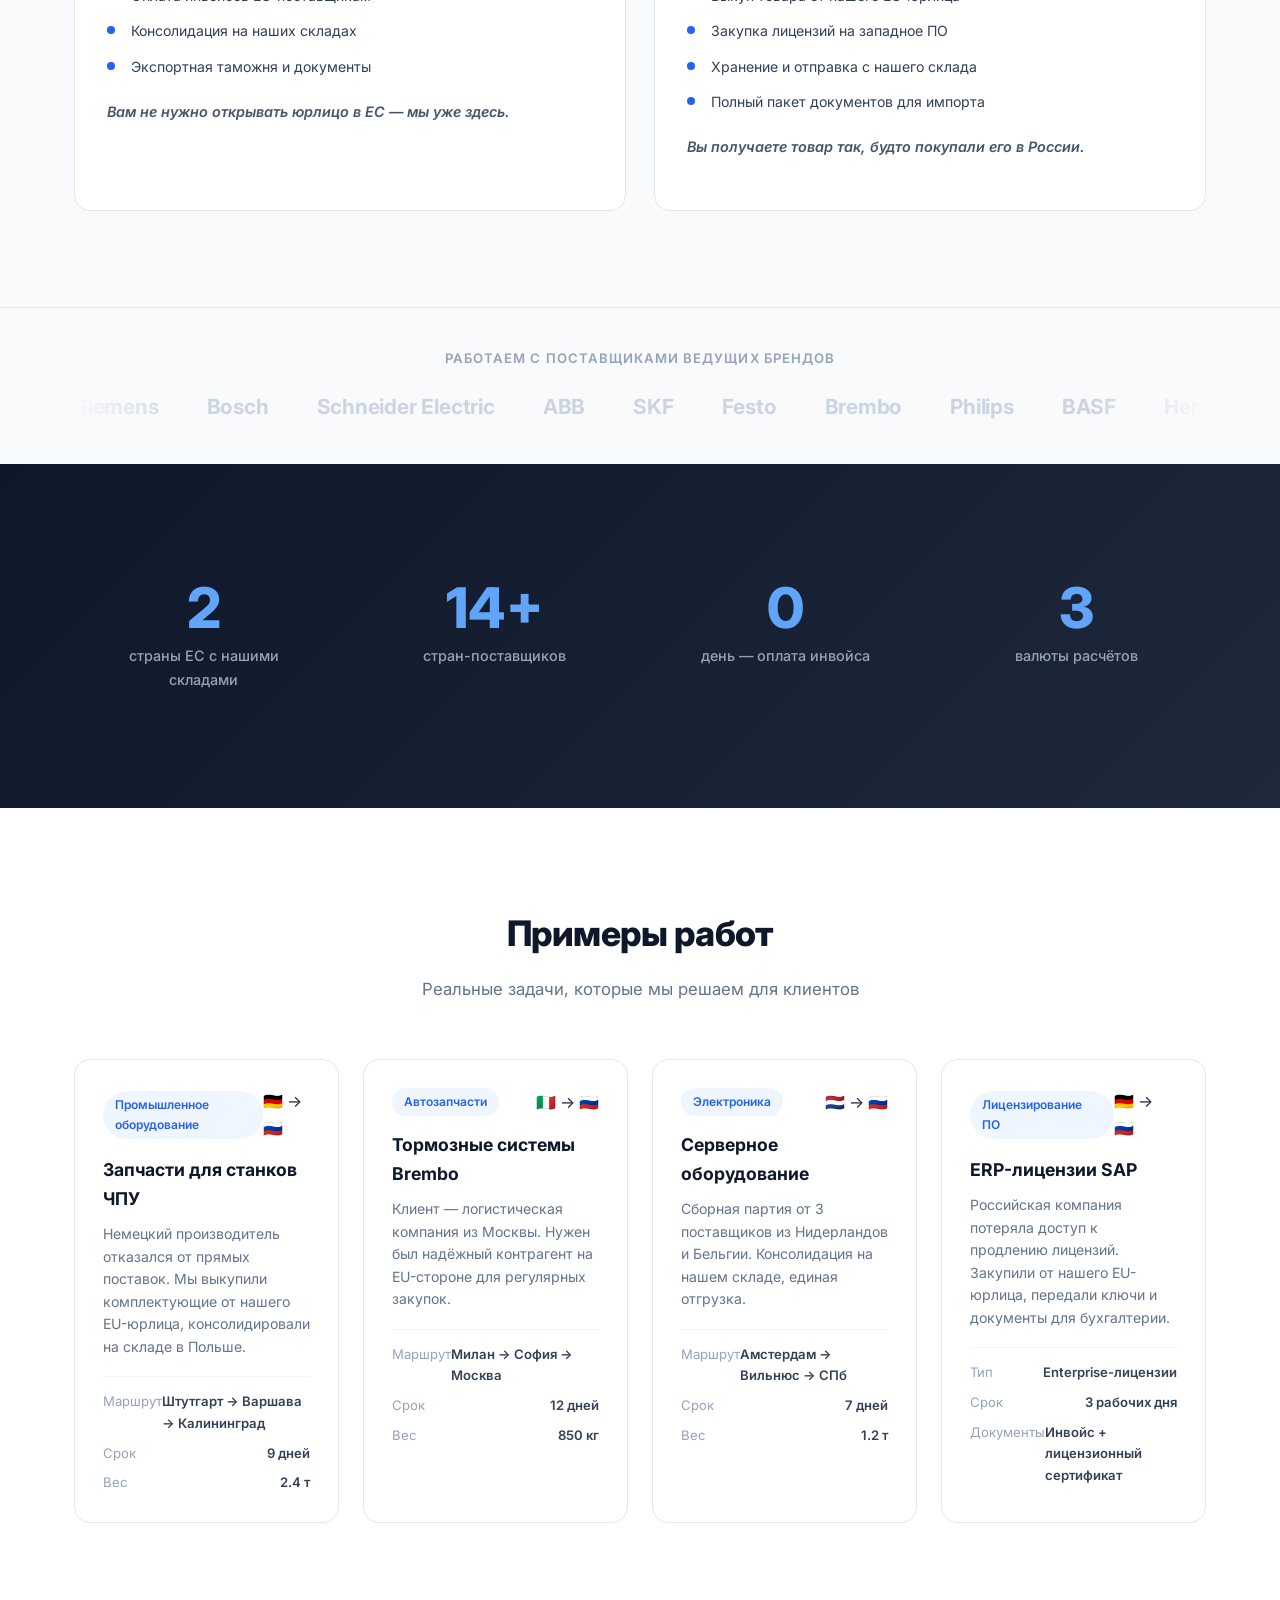
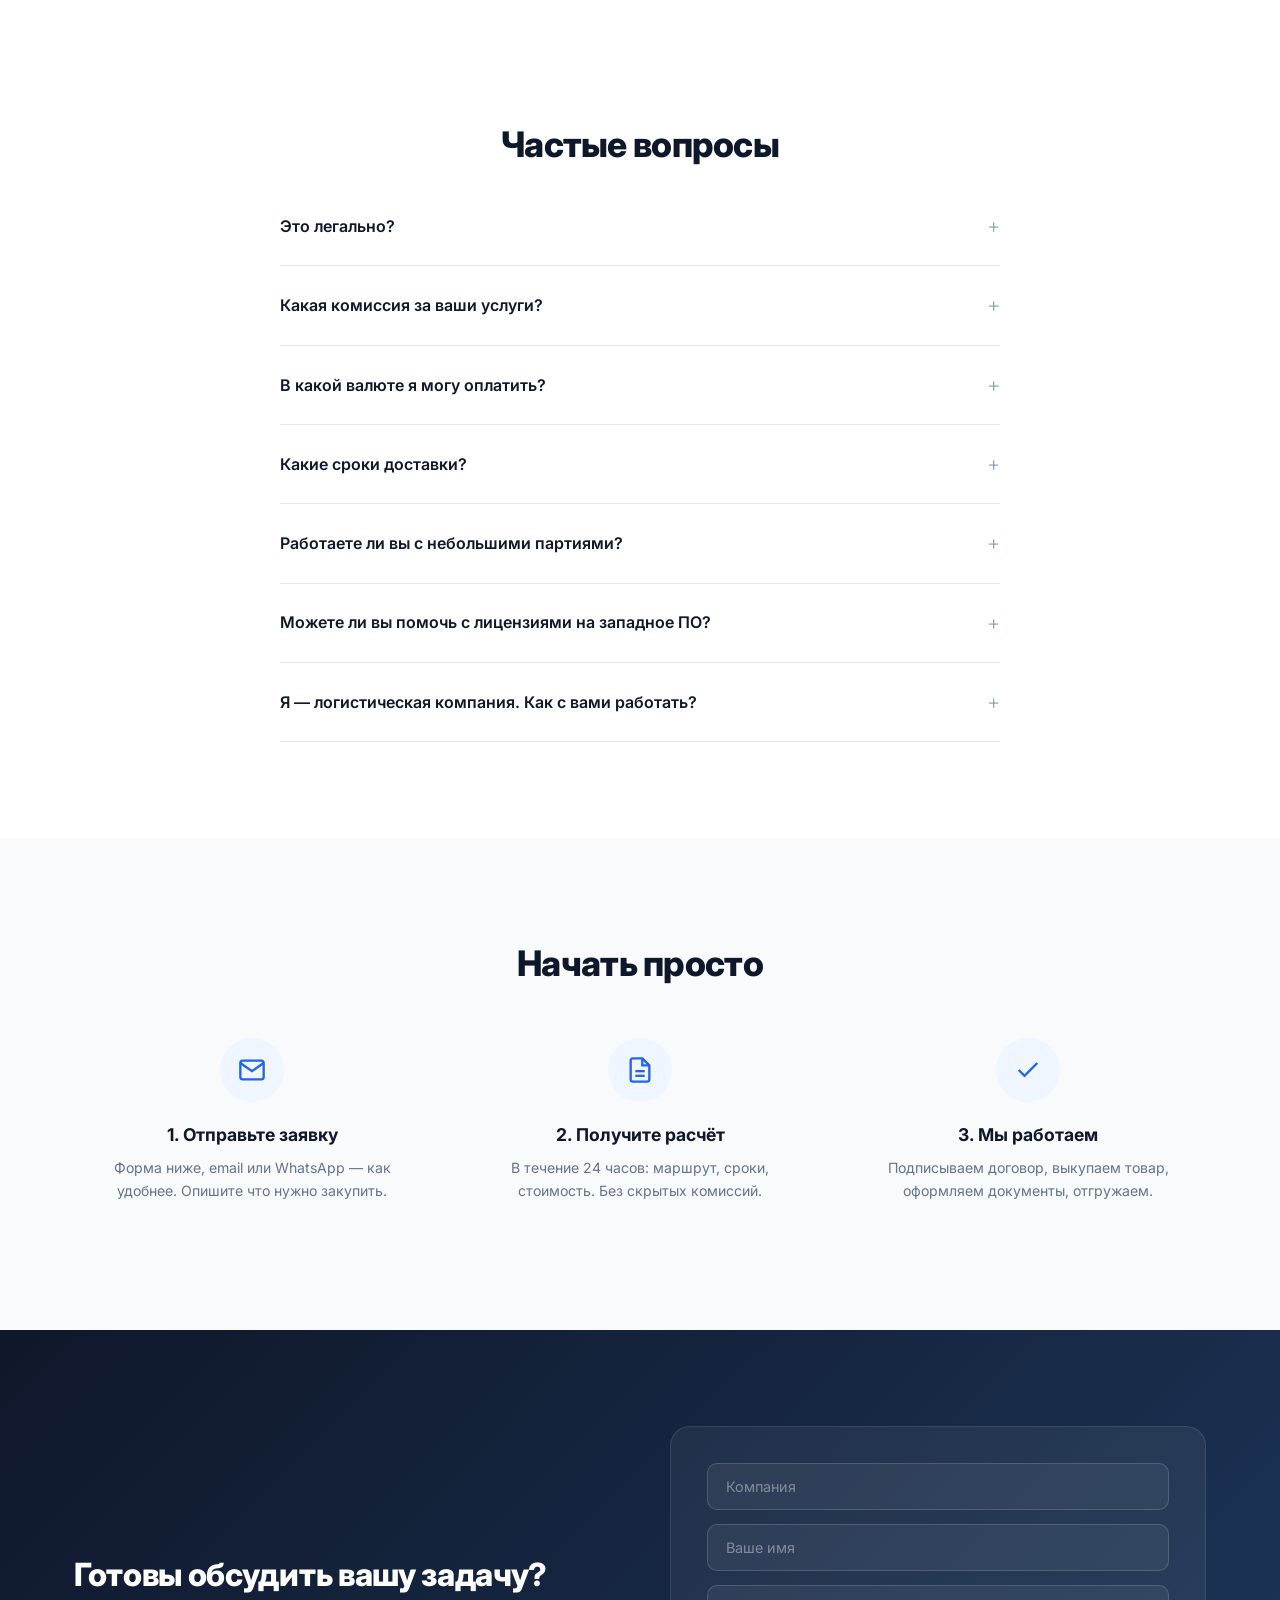
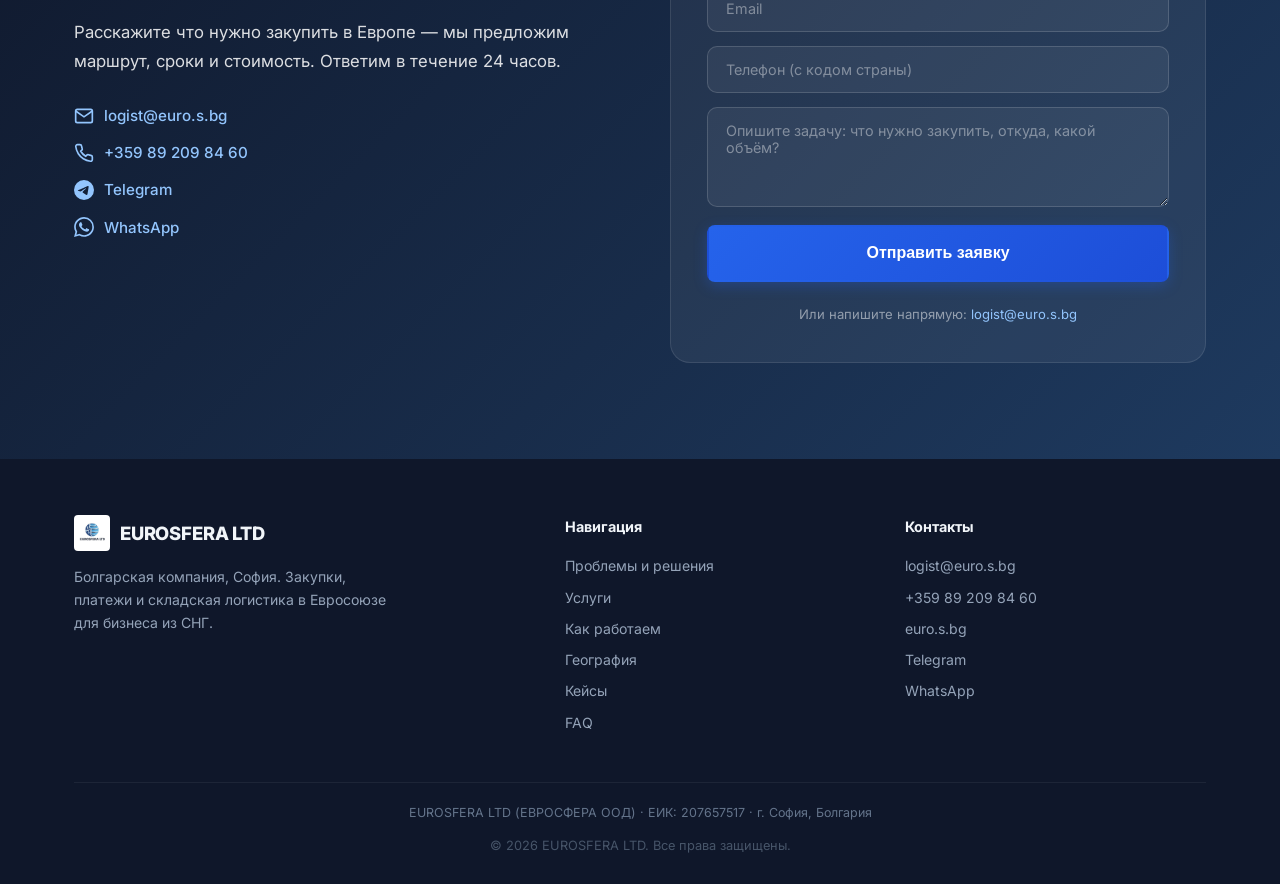
==== commit e19c38be: "[agent] feat: ПО в списке для прямых клиентов, кейсы в футер-навигации" ====
--- a/index.html
+++ b/index.html
@@ -592,6 +592,7 @@
           <ul>
             <li>Поиск и переговоры с поставщиками</li>
             <li>Выкуп товара от нашего EU-юрлица</li>
+            <li>Закупка лицензий на западное ПО</li>
             <li>Хранение и отправка с нашего склада</li>
             <li>Полный пакет документов для импорта</li>
           </ul>
@@ -862,6 +863,7 @@
           <a href="#services">Услуги</a>
           <a href="#how">Как работаем</a>
           <a href="#geography">География</a>
+          <a href="#cases">Кейсы</a>
           <a href="#faq">FAQ</a>
         </div>
         <div class="footer-contacts">
--- a/style.css
+++ b/style.css
@@ -1162,7 +1162,7 @@
 /* ===== CASES ===== */
 .cases-grid {
   display: grid;
-  grid-template-columns: repeat(3, 1fr);
+  grid-template-columns: repeat(4, 1fr);
   gap: 24px;
 }
 
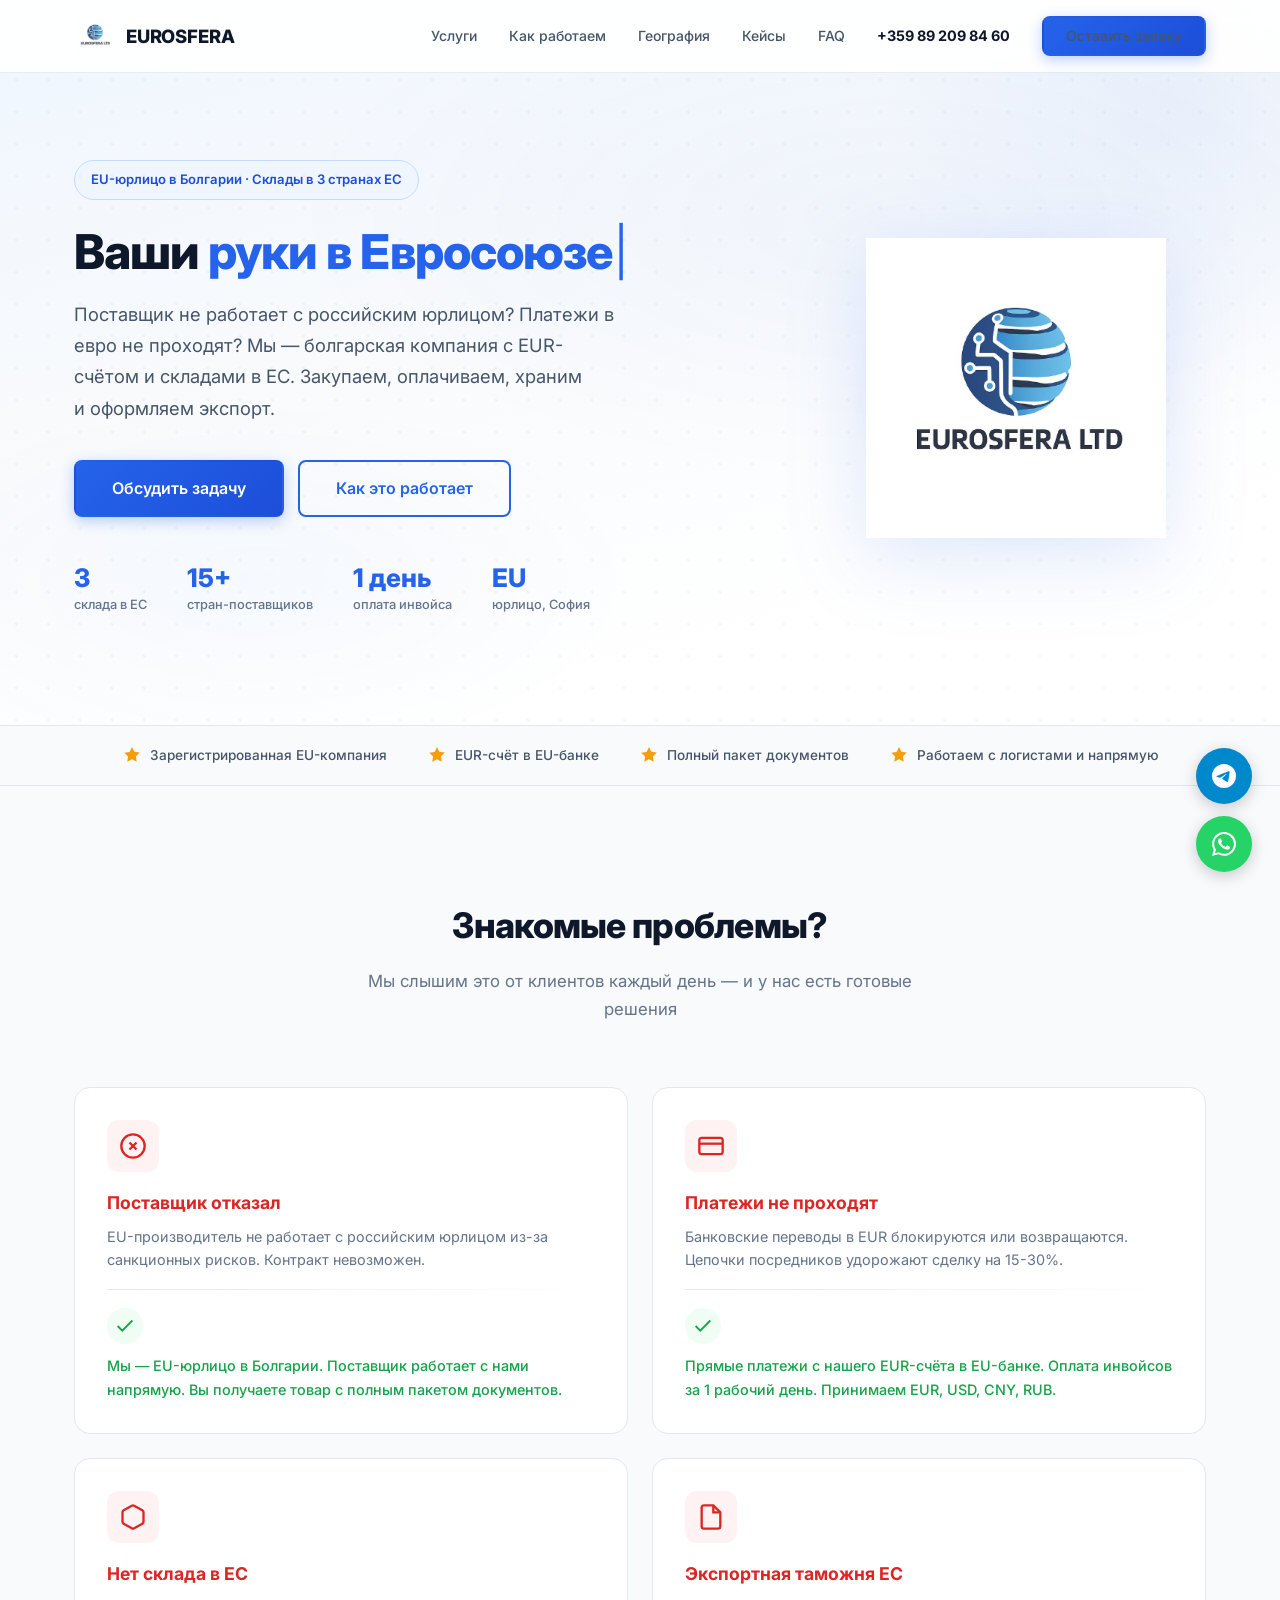
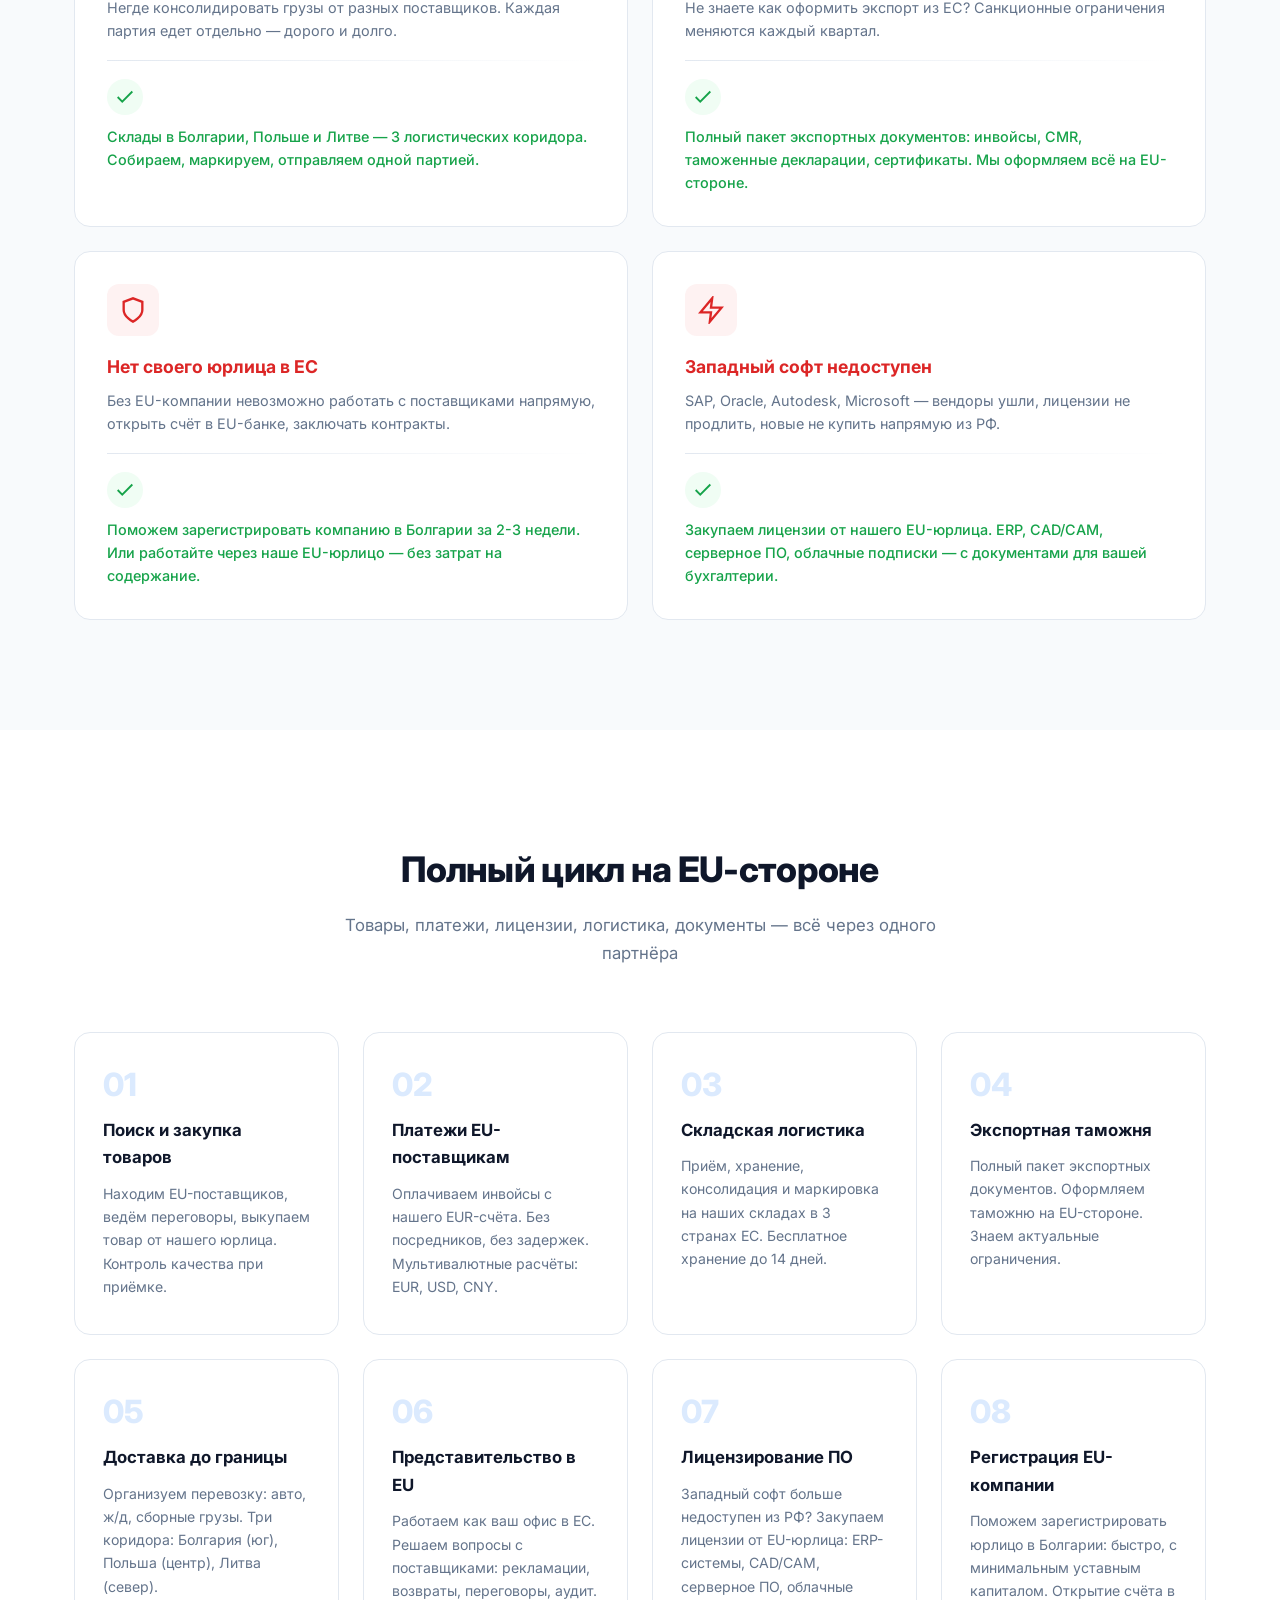
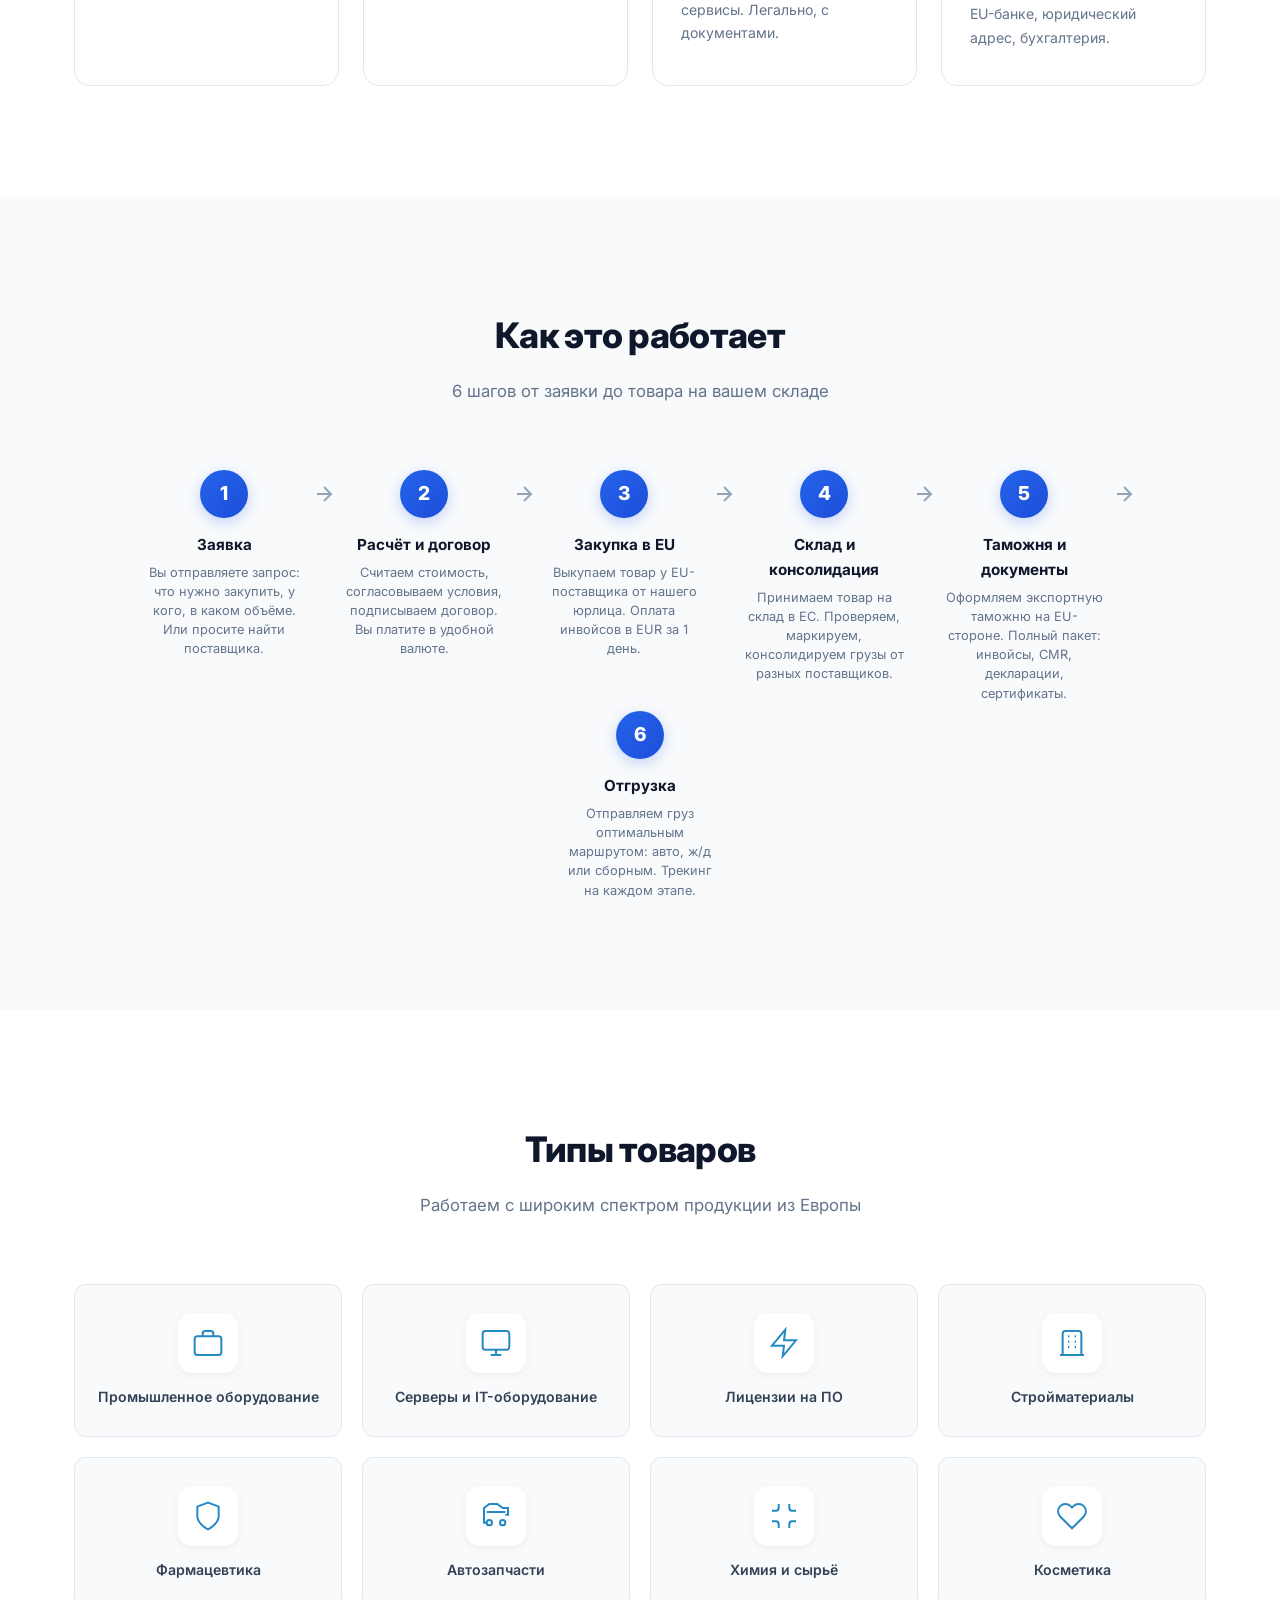
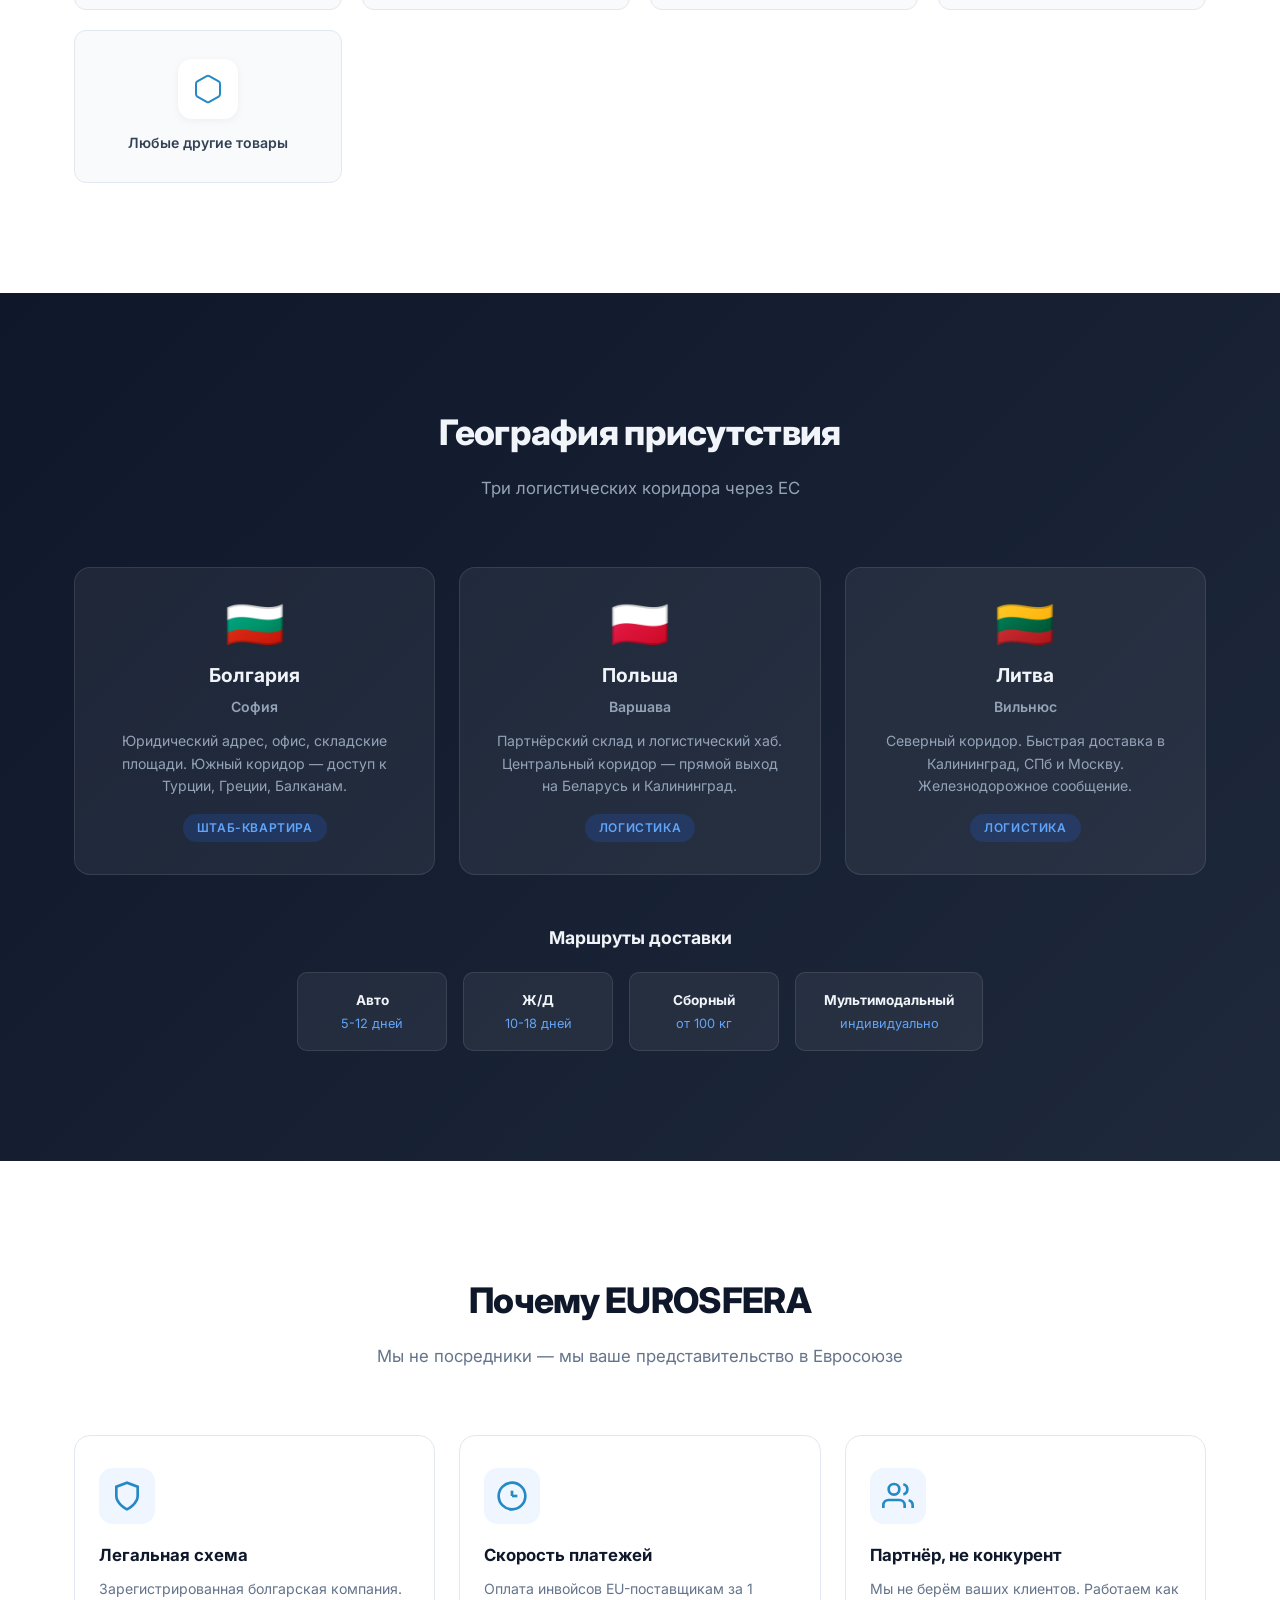
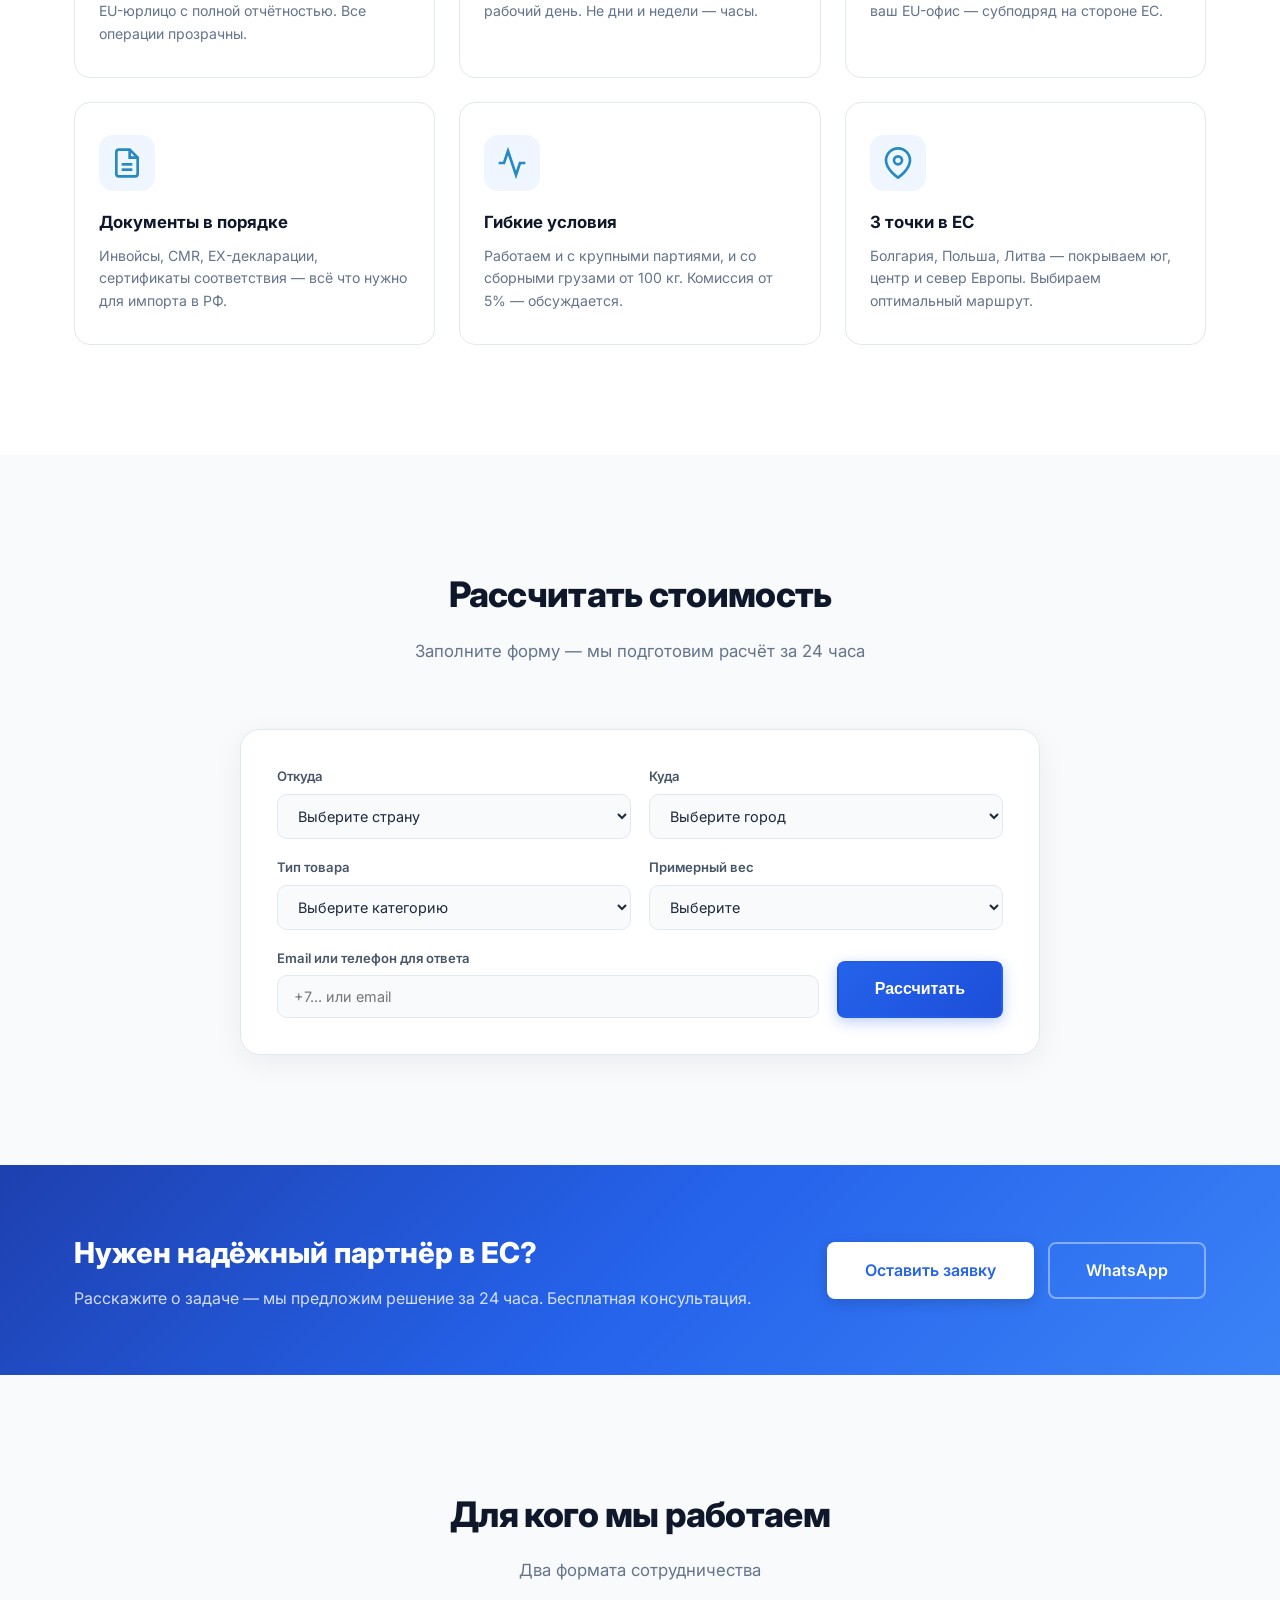
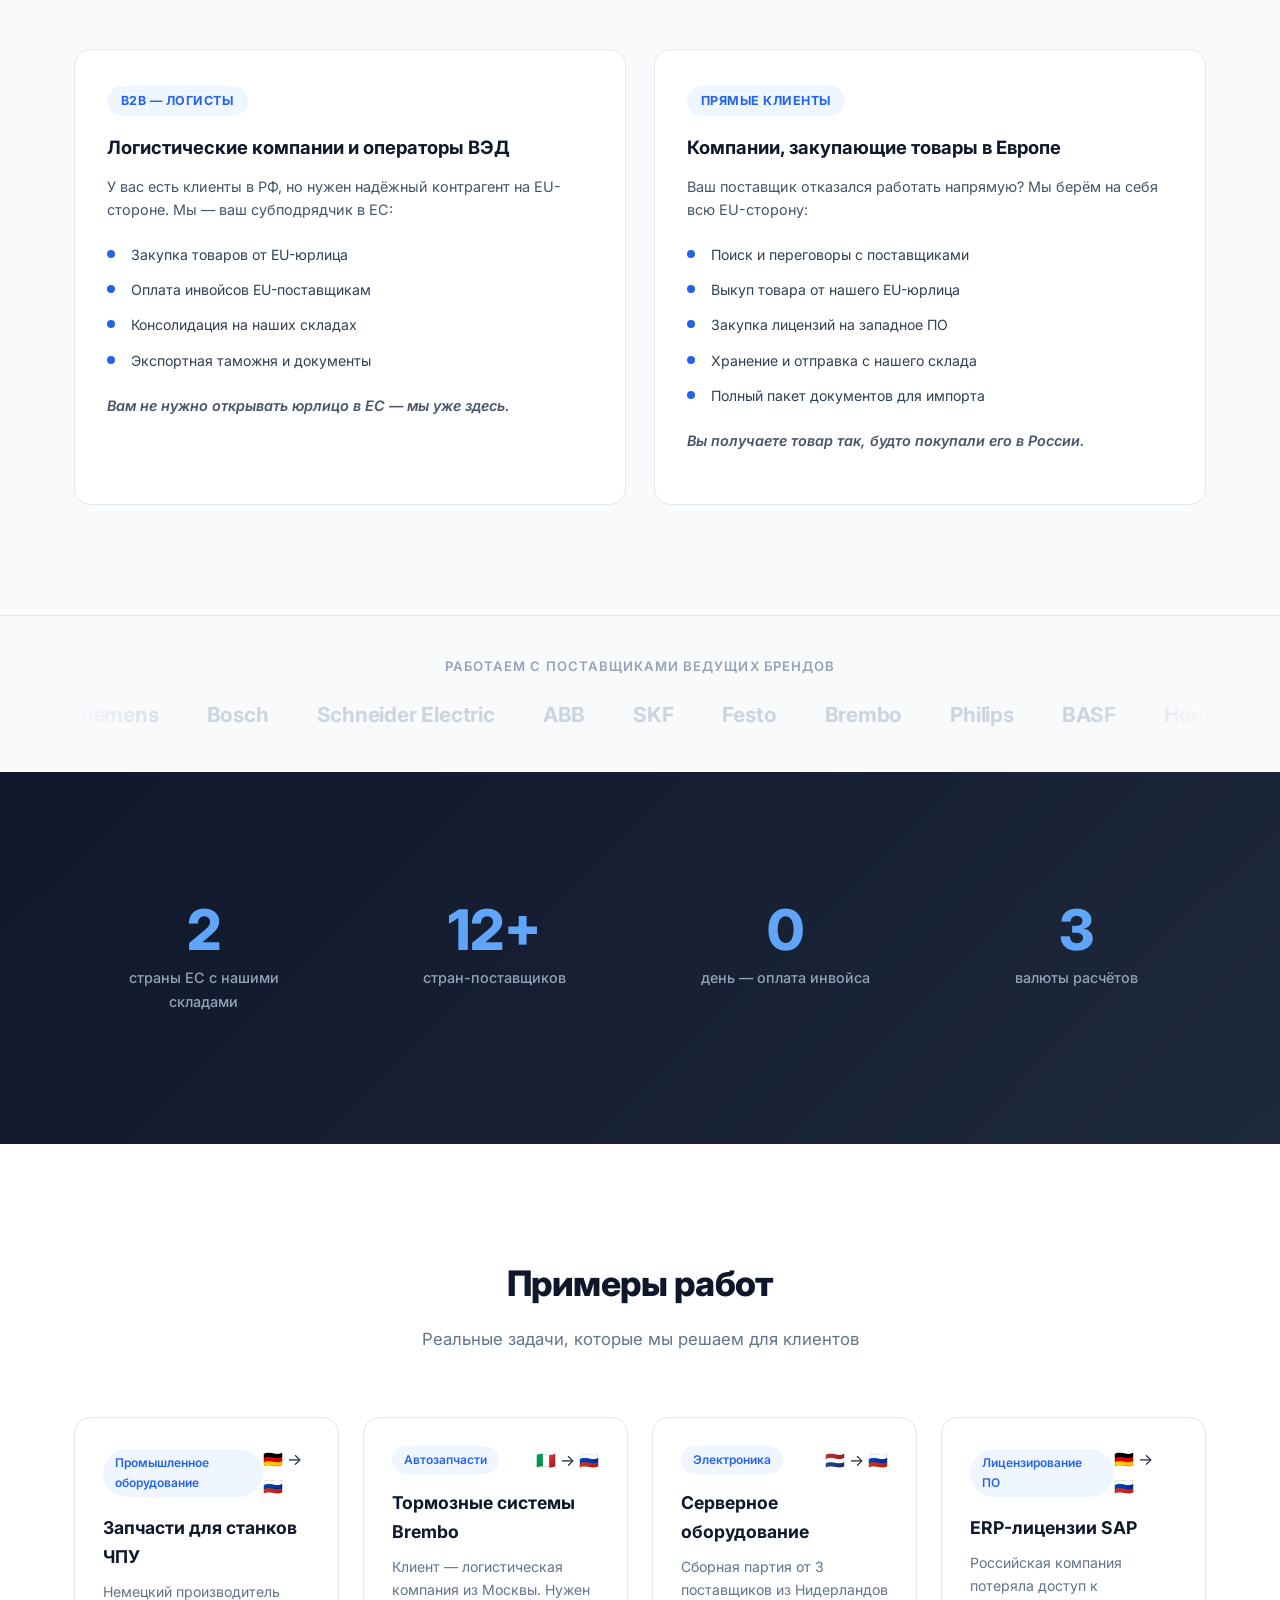
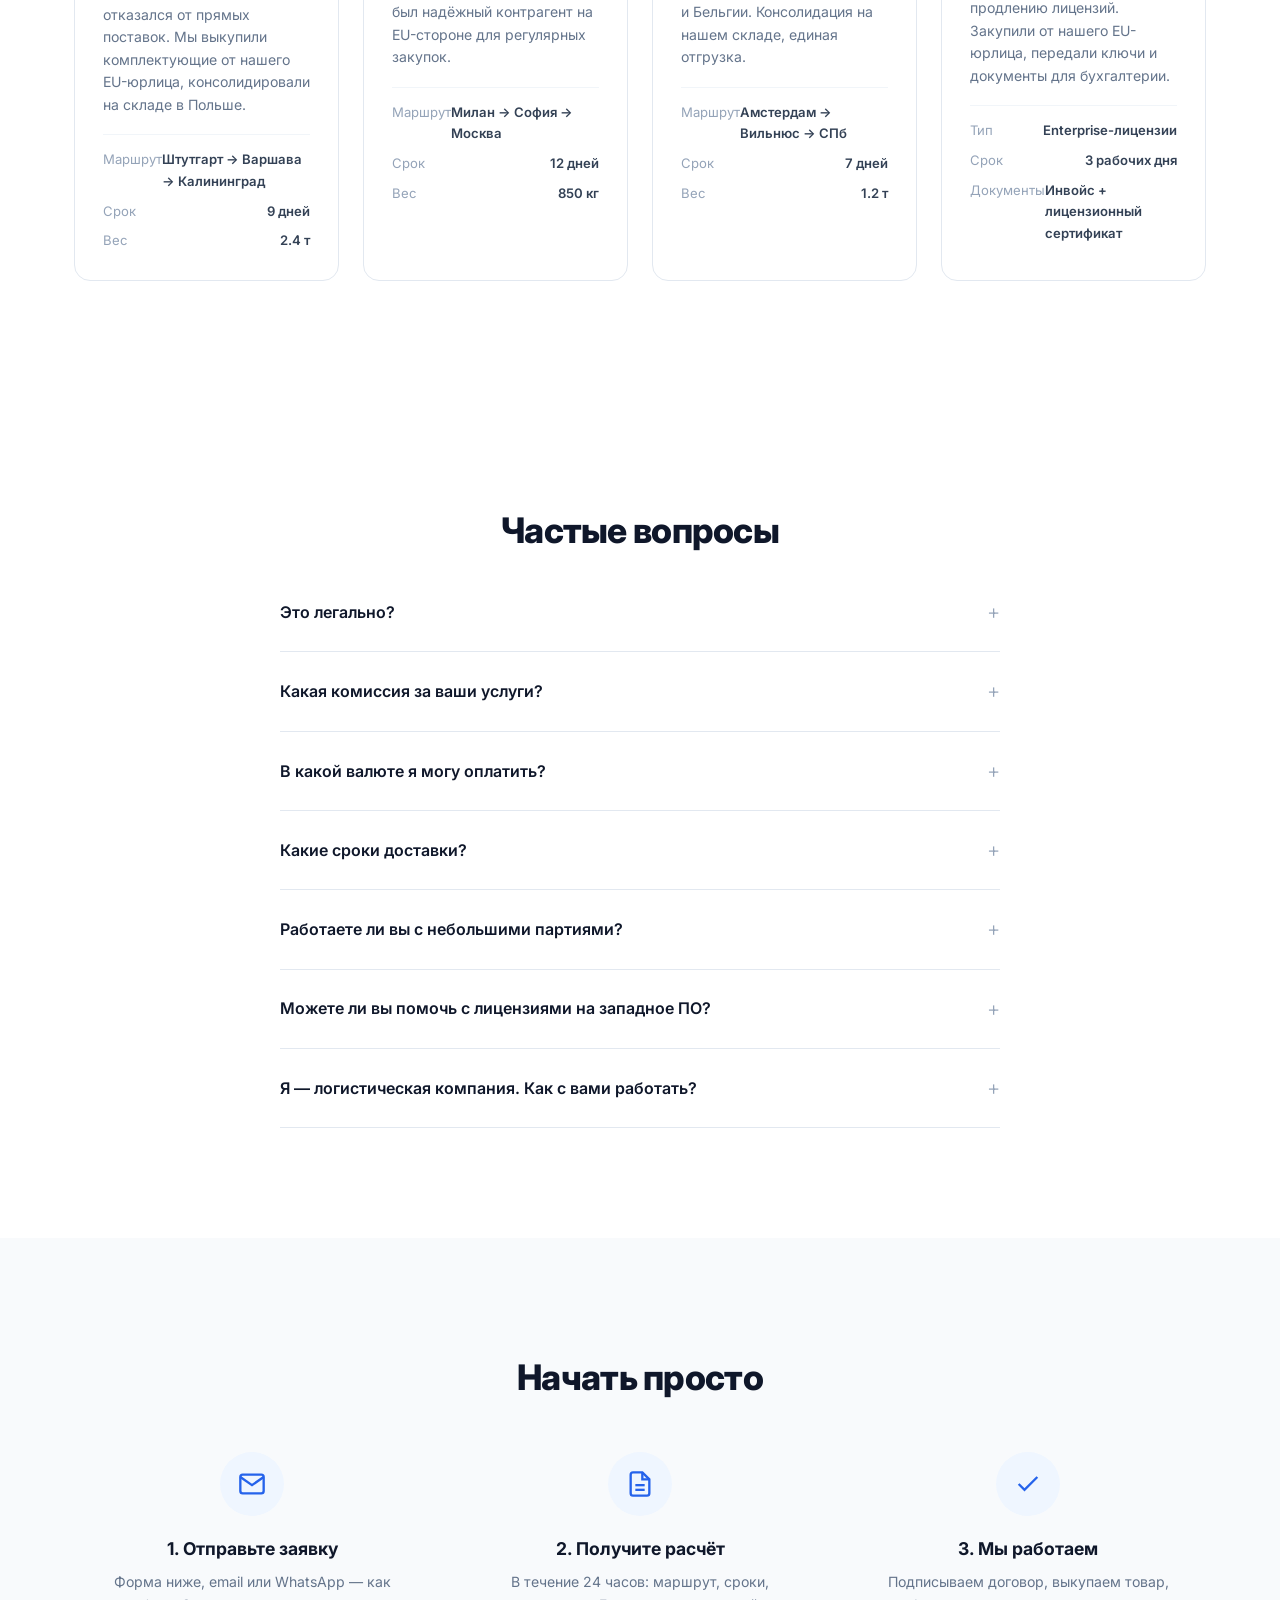
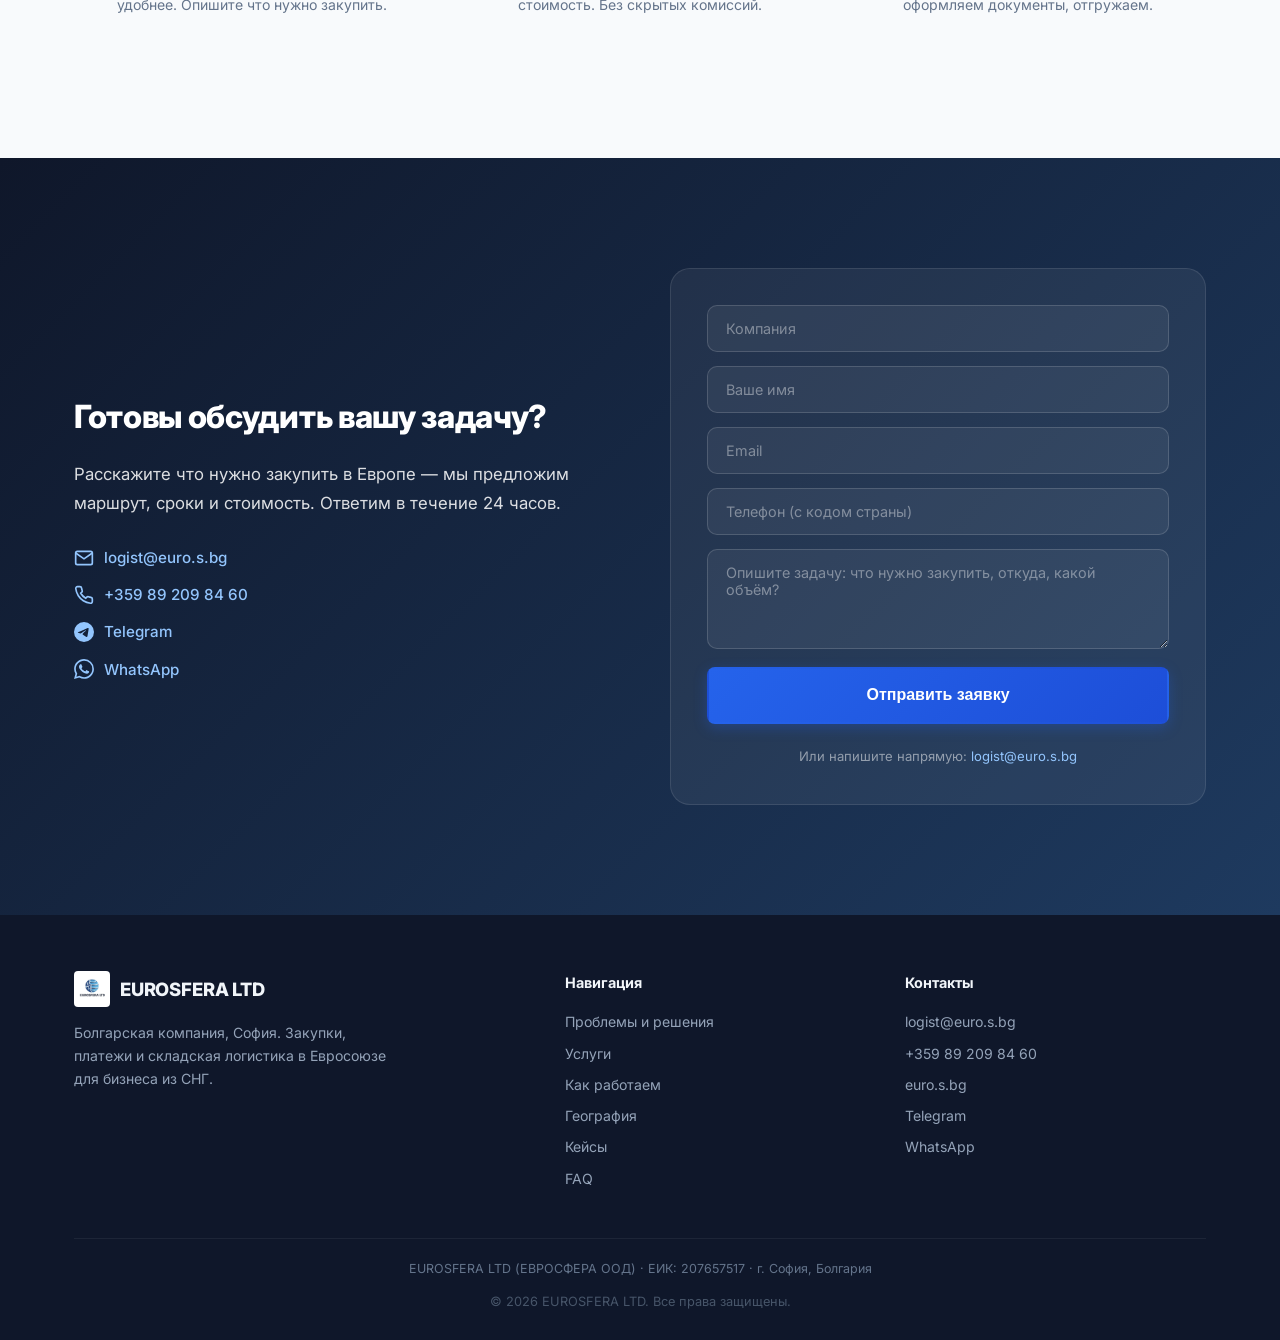
==== commit 17d5406a: "[agent] feat: добавил современные анимации на лендинг Eurosfera - Scroll reveal с IntersectionObserv" ====
--- a/index.html
+++ b/index.html
@@ -41,10 +41,11 @@
 
   <!-- ===== HERO ===== -->
   <section class="hero" id="hero">
+    <div class="hero-parallax-bg" id="heroParallax"></div>
     <div class="container hero-inner">
       <div class="hero-text">
         <div class="hero-badge">EU-юрлицо в Болгарии &middot; Склады в 3 странах ЕС</div>
-        <h1>Ваши <span>руки в&nbsp;Евросоюзе</span></h1>
+        <h1 id="heroTitle" class="typewriter-cursor" aria-label="Ваши руки в Евросоюзе"></h1>
         <p class="hero-desc">Поставщик не работает с российским юрлицом? Платежи в евро не проходят? Мы — болгарская компания с&nbsp;EUR-счётом и&nbsp;складами в&nbsp;ЕС. Закупаем, оплачиваем, храним и&nbsp;оформляем экспорт.</p>
         <div class="hero-cta">
           <a href="#contact" class="btn btn-primary btn-lg">Обсудить задачу</a>
@@ -94,7 +95,7 @@
       <h2 class="section-title">Знакомые проблемы?</h2>
       <p class="section-subtitle">Мы слышим это от клиентов каждый день — и у нас есть готовые решения</p>
 
-      <div class="problems-grid">
+      <div class="problems-grid reveal-stagger">
         <div class="problem-card">
           <div class="problem-icon problem-icon-red">
             <svg width="28" height="28" viewBox="0 0 24 24" fill="none" stroke="#dc2626" stroke-width="2"><circle cx="12" cy="12" r="10"/><line x1="15" y1="9" x2="9" y2="15"/><line x1="9" y1="9" x2="15" y2="15"/></svg>
@@ -182,7 +183,7 @@
       <h2 class="section-title">Полный цикл на EU-стороне</h2>
       <p class="section-subtitle">Товары, платежи, лицензии, логистика, документы — всё через одного партнёра</p>
 
-      <div class="services-grid">
+      <div class="services-grid reveal-stagger">
         <div class="service-card">
           <div class="service-num">01</div>
           <h3>Поиск и закупка товаров</h3>
@@ -301,7 +302,7 @@
       <h2 class="section-title">Типы товаров</h2>
       <p class="section-subtitle">Работаем с широким спектром продукции из Европы</p>
 
-      <div class="goods-grid">
+      <div class="goods-grid reveal-stagger">
         <div class="goods-item">
           <div class="goods-icon">
             <svg width="32" height="32" viewBox="0 0 24 24" fill="none" stroke="#2589c4" stroke-width="1.5"><rect x="2" y="7" width="20" height="14" rx="2"/><path d="M16 7V5a2 2 0 00-2-2h-4a2 2 0 00-2 2v2"/></svg>
@@ -366,7 +367,7 @@
       <h2 class="section-title section-title-light">География присутствия</h2>
       <p class="section-subtitle section-subtitle-light">Три логистических коридора через ЕС</p>
 
-      <div class="geo-grid">
+      <div class="geo-grid reveal-stagger">
         <div class="geo-card">
           <div class="geo-flag">&#127463;&#127468;</div>
           <h3>Болгария</h3>
@@ -420,7 +421,7 @@
       <h2 class="section-title">Почему EUROSFERA</h2>
       <p class="section-subtitle">Мы не посредники — мы ваше представительство в Евросоюзе</p>
 
-      <div class="why-grid">
+      <div class="why-grid reveal-stagger">
         <div class="why-card">
           <div class="why-icon">
             <svg width="32" height="32" viewBox="0 0 24 24" fill="none" stroke="#2589c4" stroke-width="2"><path d="M12 22s8-4 8-10V5l-8-3-8 3v7c0 6 8 10 8 10z"/></svg>
@@ -572,7 +573,7 @@
       <h2 class="section-title">Для кого мы работаем</h2>
       <p class="section-subtitle">Два формата сотрудничества</p>
 
-      <div class="forwho-grid">
+      <div class="forwho-grid reveal-stagger">
         <div class="forwho-card">
           <div class="forwho-badge">B2B — Логисты</div>
           <h3>Логистические компании и операторы ВЭД</h3>
@@ -678,7 +679,7 @@
       <h2 class="section-title">Примеры работ</h2>
       <p class="section-subtitle">Реальные задачи, которые мы решаем для клиентов</p>
 
-      <div class="cases-grid">
+      <div class="cases-grid reveal-stagger">
         <div class="case-card">
           <div class="case-header">
             <span class="case-tag">Промышленное оборудование</span>
@@ -896,7 +897,7 @@
 
   <!-- ===== JS ===== -->
   <script>
-    // Mobile menu
+    // ---- Mobile menu ----
     document.getElementById('menuToggle').addEventListener('click', function() {
       document.getElementById('mainNav').classList.toggle('open');
       this.classList.toggle('active');
@@ -908,7 +909,7 @@
       });
     });
 
-    // Header scroll effect
+    // ---- Header scroll effect ----
     window.addEventListener('scroll', function() {
       var header = document.getElementById('header');
       if (window.scrollY > 50) {
@@ -918,20 +919,17 @@
       }
     });
 
-    // FAQ accordion
+    // ---- FAQ accordion ----
     document.querySelectorAll('.faq-item summary').forEach(function(summary) {
       summary.addEventListener('click', function(e) {
         var parent = this.parentElement;
-        var allDetails = document.querySelectorAll('.faq-item');
-        allDetails.forEach(function(detail) {
-          if (detail !== parent && detail.open) {
-            detail.open = false;
-          }
+        document.querySelectorAll('.faq-item').forEach(function(detail) {
+          if (detail !== parent && detail.open) detail.open = false;
         });
       });
     });
 
-    // Smooth scroll for anchor links
+    // ---- Smooth scroll for anchor links ----
     document.querySelectorAll('a[href^="#"]').forEach(function(anchor) {
       anchor.addEventListener('click', function(e) {
         e.preventDefault();
@@ -944,33 +942,140 @@
       });
     });
 
-    // Animated counters
-    function animateCounters() {
-      document.querySelectorAll('.counter-num').forEach(function(el) {
-        if (el.dataset.animated) return;
-        var rect = el.getBoundingClientRect();
-        if (rect.top < window.innerHeight && rect.bottom > 0) {
-          el.dataset.animated = 'true';
-          var target = parseInt(el.dataset.target);
-          var suffix = el.dataset.suffix || '';
-          var duration = 2000;
-          var start = 0;
-          var startTime = null;
-          function step(timestamp) {
-            if (!startTime) startTime = timestamp;
-            var progress = Math.min((timestamp - startTime) / duration, 1);
-            var eased = 1 - Math.pow(1 - progress, 3);
-            el.textContent = Math.floor(eased * target) + suffix;
-            if (progress < 1) requestAnimationFrame(step);
-          }
-          requestAnimationFrame(step);
+    // ---- Typewriter effect for H1 ----
+    (function() {
+      var el = document.getElementById('heroTitle');
+      if (!el) return;
+      var fullText = 'Ваши руки в\u00A0Евросоюзе';
+      var colorStart = 5; // "Ваши " = 5 chars, rest is colored
+      var i = 0;
+      var speed = 65;
+
+      function type() {
+        if (i <= fullText.length) {
+          var before = fullText.substring(0, Math.min(i, colorStart));
+          var after = i > colorStart ? fullText.substring(colorStart, i) : '';
+          el.innerHTML = before + (after ? '<span>' + after + '</span>' : '');
+          i++;
+          setTimeout(type, speed);
+        } else {
+          // Remove cursor after typing done
+          setTimeout(function() {
+            el.classList.remove('typewriter-cursor');
+          }, 1500);
+        }
+      }
+
+      // Start after a small delay for page load
+      setTimeout(type, 400);
+    })();
+
+    // ---- Parallax background in hero ----
+    (function() {
+      var parallaxBg = document.getElementById('heroParallax');
+      if (!parallaxBg) return;
+      var ticking = false;
+
+      window.addEventListener('scroll', function() {
+        if (!ticking) {
+          requestAnimationFrame(function() {
+            var scrollY = window.pageYOffset;
+            if (scrollY < window.innerHeight) {
+              parallaxBg.style.transform = 'translateY(' + (scrollY * 0.3) + 'px)';
+            }
+            ticking = false;
+          });
+          ticking = true;
         }
       });
-    }
-    window.addEventListener('scroll', animateCounters);
-    animateCounters();
-
-    // Contact form — send via email
+    })();
+
+    // ---- Scroll reveal with IntersectionObserver ----
+    var revealObserver = new IntersectionObserver(function(entries) {
+      entries.forEach(function(entry) {
+        if (entry.isIntersecting) {
+          entry.target.classList.add('revealed');
+          revealObserver.unobserve(entry.target);
+        }
+      });
+    }, { threshold: 0.08, rootMargin: '0px 0px -40px 0px' });
+
+    // Cards, items in grids
+    document.querySelectorAll(
+      '.problem-card, .service-card, .why-card, .geo-card, .case-card, .forwho-card, .goods-item, .start-step, .step, .faq-item, .route'
+    ).forEach(function(el) {
+      el.classList.add('reveal');
+      revealObserver.observe(el);
+    });
+
+    // Section titles and subtitles
+    document.querySelectorAll('.section-title, .section-subtitle, .hero-badge, .hero-desc, .hero-cta, .hero-stats').forEach(function(el) {
+      el.classList.add('reveal-fade');
+      revealObserver.observe(el);
+    });
+
+    // ---- Counter animation (IntersectionObserver based) ----
+    var counterObserver = new IntersectionObserver(function(entries) {
+      entries.forEach(function(entry) {
+        if (!entry.isIntersecting) return;
+        var el = entry.target;
+        if (el.dataset.animated) return;
+        el.dataset.animated = 'true';
+        counterObserver.unobserve(el);
+
+        var target = parseInt(el.dataset.target);
+        var suffix = el.dataset.suffix || '';
+        var duration = 1800;
+        var startTime = null;
+
+        function step(timestamp) {
+          if (!startTime) startTime = timestamp;
+          var progress = Math.min((timestamp - startTime) / duration, 1);
+          var eased = 1 - Math.pow(1 - progress, 3);
+          el.textContent = Math.floor(eased * target) + suffix;
+          if (progress < 1) requestAnimationFrame(step);
+        }
+        requestAnimationFrame(step);
+      });
+    }, { threshold: 0.3 });
+
+    document.querySelectorAll('.counter-num').forEach(function(el) {
+      counterObserver.observe(el);
+    });
+
+    // Also animate hero stat numbers
+    var heroStatObserver = new IntersectionObserver(function(entries) {
+      entries.forEach(function(entry) {
+        if (!entry.isIntersecting) return;
+        var el = entry.target;
+        if (el.dataset.animated) return;
+        el.dataset.animated = 'true';
+        heroStatObserver.unobserve(el);
+
+        var text = el.textContent.trim();
+        var num = parseInt(text);
+        if (isNaN(num)) return; // skip "EU", "1 день" etc.
+
+        var suffix = text.replace(/^\d+/, '');
+        var duration = 1200;
+        var startTime = null;
+
+        function step(timestamp) {
+          if (!startTime) startTime = timestamp;
+          var progress = Math.min((timestamp - startTime) / duration, 1);
+          var eased = 1 - Math.pow(1 - progress, 3);
+          el.textContent = Math.floor(eased * num) + suffix;
+          if (progress < 1) requestAnimationFrame(step);
+        }
+        requestAnimationFrame(step);
+      });
+    }, { threshold: 0.5 });
+
+    document.querySelectorAll('.stat-num').forEach(function(el) {
+      heroStatObserver.observe(el);
+    });
+
+    // ---- Contact form ----
     document.getElementById('contactForm').addEventListener('submit', function(e) {
       e.preventDefault();
       var form = this;
@@ -1002,7 +1107,6 @@
 
       btn.textContent = 'Отправлено ✓';
       btn.style.background = '#16a34a';
-
       setTimeout(function() {
         btn.disabled = false;
         btn.textContent = 'Отправить заявку';
@@ -1011,7 +1115,7 @@
       }, 4000);
     });
 
-    // Calculator form
+    // ---- Calculator form ----
     document.getElementById('calcForm').addEventListener('submit', function(e) {
       e.preventDefault();
       var f = this;
@@ -1045,21 +1149,6 @@
         f.reset();
       }, 4000);
     });
-
-    // Scroll reveal animation
-    var observer = new IntersectionObserver(function(entries) {
-      entries.forEach(function(entry) {
-        if (entry.isIntersecting) {
-          entry.target.classList.add('revealed');
-          observer.unobserve(entry.target);
-        }
-      });
-    }, { threshold: 0.1 });
-
-    document.querySelectorAll('.problem-card, .service-card, .why-card, .geo-card, .case-card, .forwho-card').forEach(function(el) {
-      el.classList.add('reveal');
-      observer.observe(el);
-    });
   </script>
 
 </body>
--- a/style.css
+++ b/style.css
@@ -133,10 +133,21 @@
 
 /* ===== HERO ===== */
 .hero {
-  padding: 150px 0 100px;
+  padding: 160px 0 110px;
   background: linear-gradient(165deg, #eff6ff 0%, #f8fafc 40%, #fff 80%);
   overflow: hidden;
   position: relative;
+}
+
+.hero-parallax-bg {
+  position: absolute;
+  inset: 0;
+  background:
+    radial-gradient(ellipse 80% 60% at 70% 30%, rgba(37,99,235,.04) 0%, transparent 60%),
+    radial-gradient(ellipse 60% 50% at 20% 80%, rgba(59,130,246,.03) 0%, transparent 50%);
+  will-change: transform;
+  pointer-events: none;
+  z-index: 0;
 }
 
 .hero::before {
@@ -276,7 +287,7 @@
 }
 
 /* ===== SECTIONS ===== */
-.section { padding: 96px 0; }
+.section { padding: 110px 0; }
 .section-alt { background: #f8fafc; }
 
 .section-dark {
@@ -299,7 +310,7 @@
   text-align: center;
   font-size: 1.05rem;
   color: #64748b;
-  margin-bottom: 56px;
+  margin-bottom: 64px;
   max-width: 600px;
   margin-left: auto;
   margin-right: auto;
@@ -1264,13 +1275,76 @@
 /* ===== SCROLL REVEAL ===== */
 .reveal {
   opacity: 0;
-  transform: translateY(30px);
-  transition: opacity .6s ease, transform .6s ease;
+  transform: translateY(32px);
+  transition: opacity .7s cubic-bezier(.23,1,.32,1), transform .7s cubic-bezier(.23,1,.32,1);
 }
 
 .reveal.revealed {
   opacity: 1;
   transform: translateY(0);
+}
+
+/* Staggered delays for grid children */
+.reveal-stagger > .reveal:nth-child(1) { transition-delay: 0s; }
+.reveal-stagger > .reveal:nth-child(2) { transition-delay: .08s; }
+.reveal-stagger > .reveal:nth-child(3) { transition-delay: .16s; }
+.reveal-stagger > .reveal:nth-child(4) { transition-delay: .24s; }
+.reveal-stagger > .reveal:nth-child(5) { transition-delay: .32s; }
+.reveal-stagger > .reveal:nth-child(6) { transition-delay: .4s; }
+.reveal-stagger > .reveal:nth-child(7) { transition-delay: .48s; }
+.reveal-stagger > .reveal:nth-child(8) { transition-delay: .56s; }
+.reveal-stagger > .reveal:nth-child(9) { transition-delay: .64s; }
+
+/* Reveal for headings and subtitles */
+.reveal-fade {
+  opacity: 0;
+  transform: translateY(18px);
+  transition: opacity .6s cubic-bezier(.23,1,.32,1), transform .6s cubic-bezier(.23,1,.32,1);
+}
+.reveal-fade.revealed {
+  opacity: 1;
+  transform: translateY(0);
+}
+
+/* ===== TYPEWRITER ===== */
+.typewriter-cursor::after {
+  content: '|';
+  color: #2563eb;
+  animation: blink-cursor .75s step-end infinite;
+  font-weight: 400;
+  margin-left: 2px;
+}
+
+@keyframes blink-cursor {
+  from, to { opacity: 1; }
+  50% { opacity: 0; }
+}
+
+/* ===== SECTION GRADIENT TRANSITIONS ===== */
+.section-gradient-top {
+  position: relative;
+}
+.section-gradient-top::before {
+  content: '';
+  position: absolute;
+  top: -60px;
+  left: 0;
+  right: 0;
+  height: 60px;
+  pointer-events: none;
+  z-index: 1;
+}
+
+.section-alt.section-gradient-top::before {
+  background: linear-gradient(to bottom, #fff, #f8fafc);
+}
+
+.section:not(.section-alt):not(.section-dark).section-gradient-top::before {
+  background: linear-gradient(to bottom, #f8fafc, #fff);
+}
+
+.section-dark.section-gradient-top::before {
+  background: linear-gradient(to bottom, #fff, #0f172a);
 }
 
 /* ===== MOBILE NAV ===== */
@@ -1347,7 +1421,7 @@
   .hero-text h1 { font-size: 1.9rem; }
   .hero-logo { width: 180px; }
   .hero-stats { gap: 24px; }
-  .section { padding: 64px 0; }
+  .section { padding: 72px 0; }
   .section-title { font-size: 1.6rem; }
   .section-subtitle { font-size: .95rem; margin-bottom: 40px; }
   .services-grid { grid-template-columns: 1fr; }
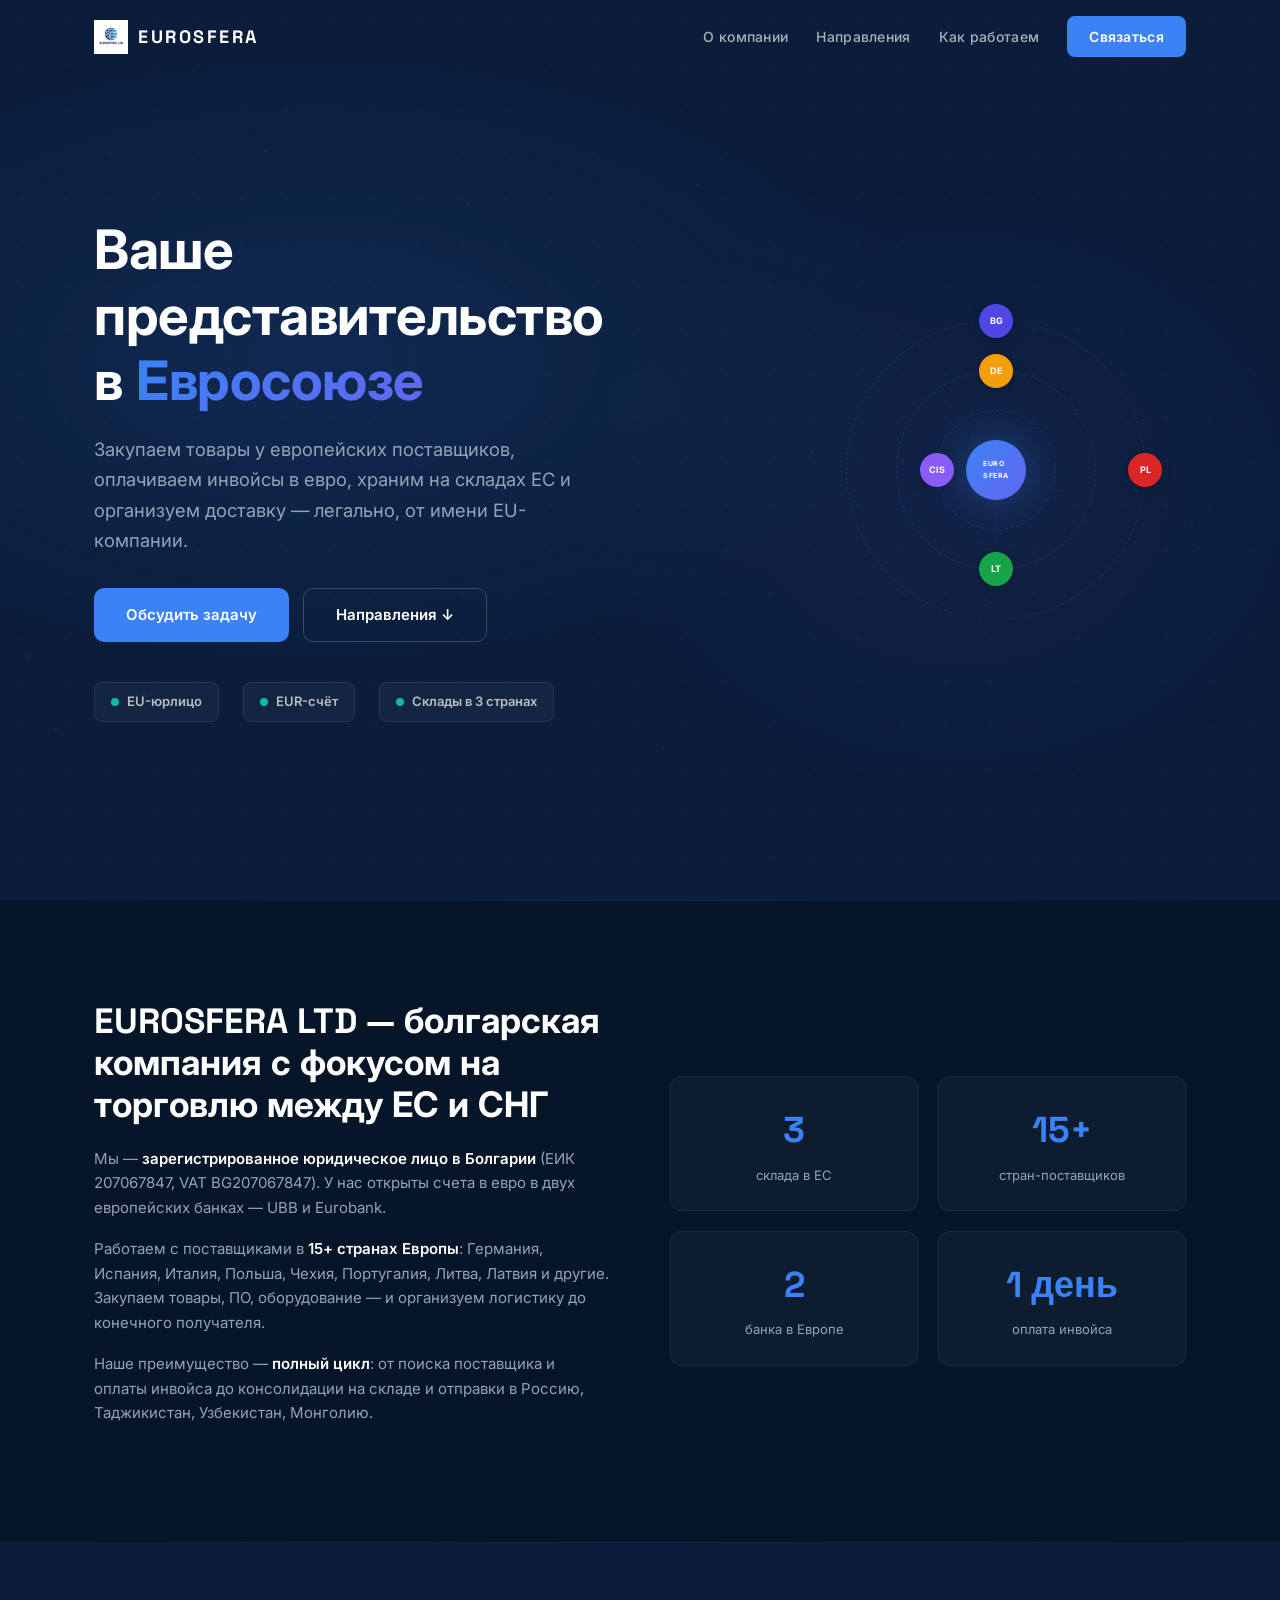
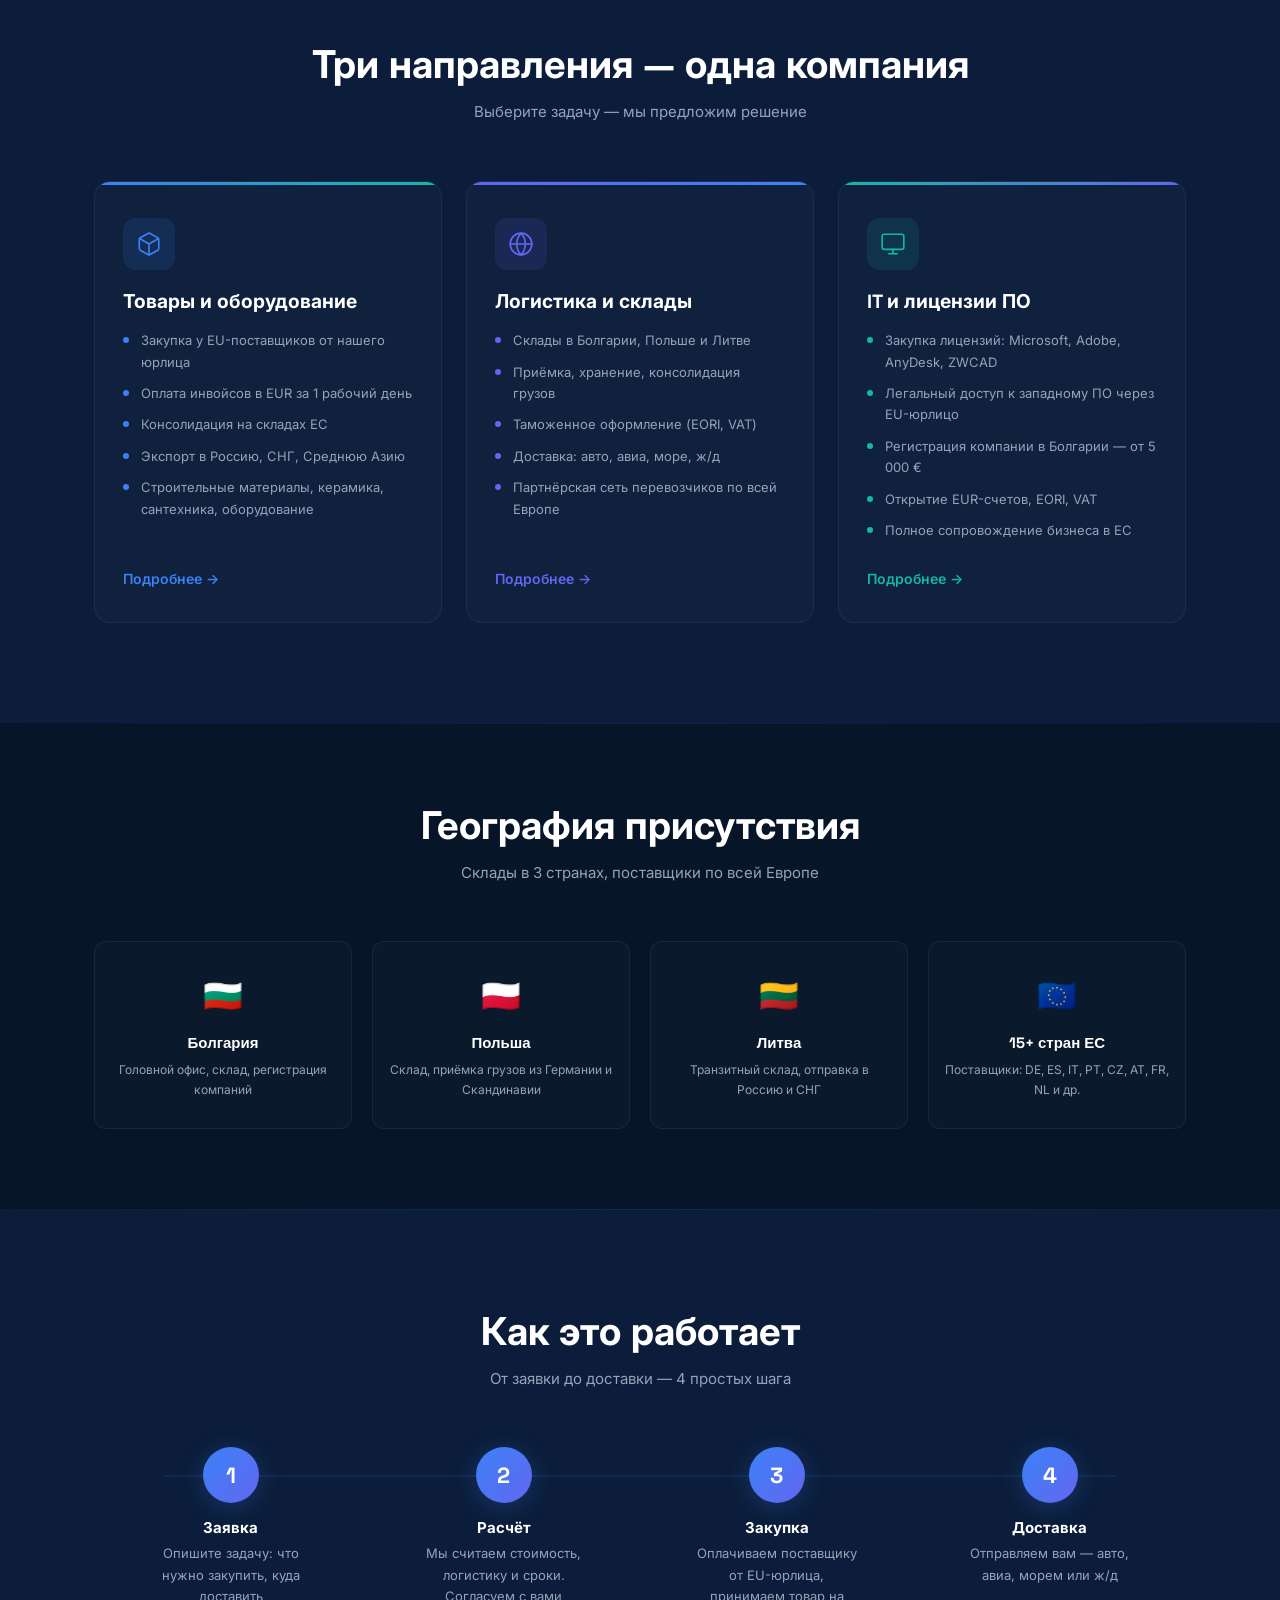
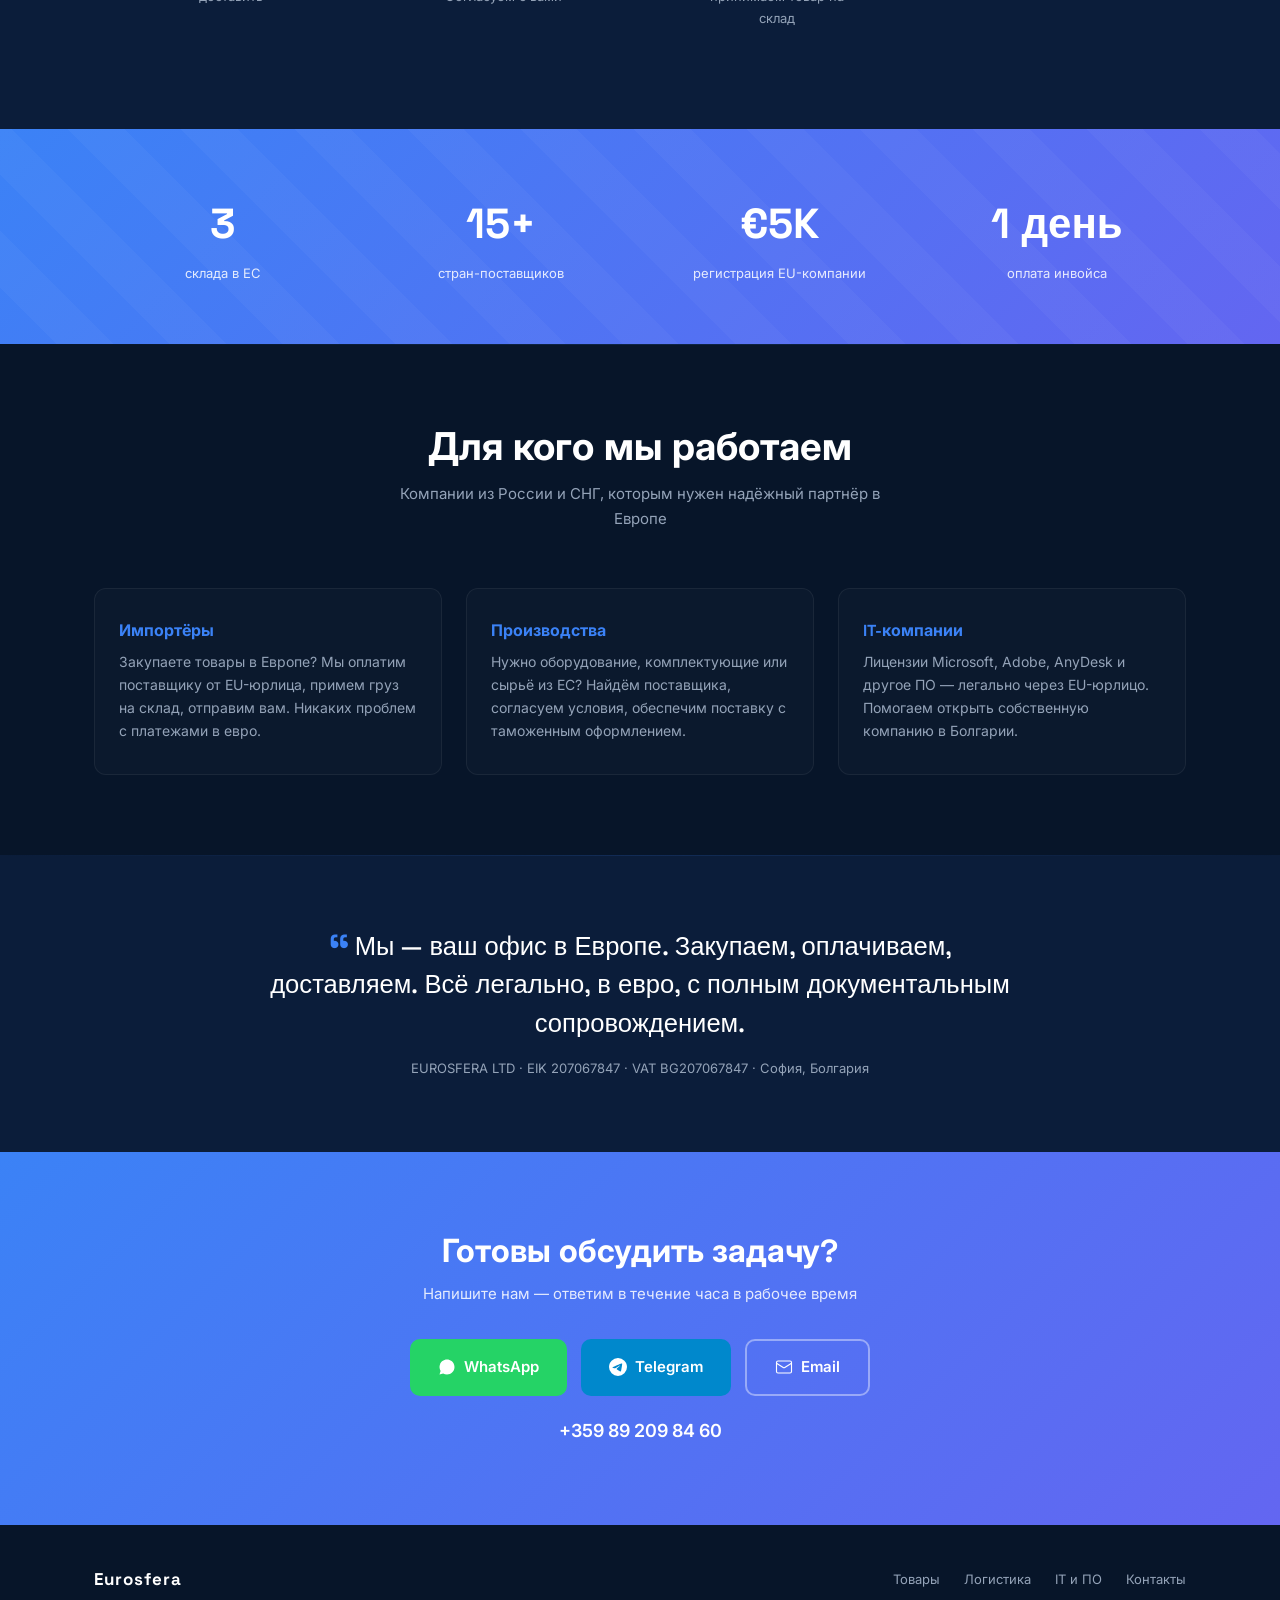
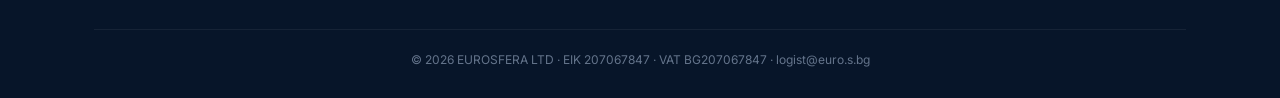
==== commit ea4137a1: "[agent] feat: полный редизайн index.html — богатый контент, глобус, статистика, география" ====
--- a/index.html
+++ b/index.html
@@ -1,1155 +1,623 @@
 <!DOCTYPE html>
 <html lang="ru">
 <head>
-  <meta charset="UTF-8">
-  <meta name="viewport" content="width=device-width, initial-scale=1.0">
-  <title>EUROSFERA LTD — Закупки, платежи и логистика в ЕС для бизнеса из России и СНГ</title>
-  <meta name="description" content="EUROSFERA LTD — ваше представительство в Евросоюзе. Закупка товаров от EU-юрлица, платежи в EUR, склады в Болгарии, Польше, Литве. Оплата инвойсов, экспортная таможня, консолидация грузов.">
-  <meta name="keywords" content="закупка товаров в Европе, параллельный импорт, платежи в EUR, выкуп товаров в ЕС, логистика Европа Россия, склад в Болгарии, экспорт из ЕС, аутсорсинг ВЭД">
-  <meta property="og:title" content="EUROSFERA LTD — Ваши руки в Евросоюзе">
-  <meta property="og:description" content="Закупка товаров, платежи в EUR, склады в 3 странах ЕС. Работаем как ваш офис в Европе.">
-  <meta property="og:type" content="website">
-  <link rel="icon" type="image/png" href="img/logo.png">
-  <link rel="stylesheet" href="style.css">
-  <link rel="preconnect" href="https://fonts.googleapis.com">
-  <link rel="preconnect" href="https://fonts.gstatic.com" crossorigin>
-  <link href="https://fonts.googleapis.com/css2?family=Inter:wght@400;500;600;700;800&display=swap" rel="stylesheet">
+<meta charset="UTF-8">
+<meta name="viewport" content="width=device-width, initial-scale=1.0">
+<title>EUROSFERA — Ваше представительство в Евросоюзе</title>
+<meta name="description" content="Евросфера — закупка товаров в ЕС, логистика, склады в 3 странах, лицензии на ПО. EU-юрлицо, EUR-счёт, работаем с 2020 года.">
+<link rel="preconnect" href="https://fonts.googleapis.com">
+<link rel="preconnect" href="https://fonts.gstatic.com" crossorigin>
+<link href="https://fonts.googleapis.com/css2?family=Inter:wght@400;500;600;700&family=Space+Grotesk:wght@500;700&display=swap" rel="stylesheet">
+<style>
+:root {
+  --navy: #0B1D3A;
+  --navy-deep: #071529;
+  --navy-light: #0F2847;
+  --white: #FFFFFF;
+  --gray-50: #F7F9FC;
+  --gray-100: #E2E8F0;
+  --gray-400: #94A3B8;
+  --gray-600: #64748B;
+  --blue: #3B82F6;
+  --blue-dark: #2563EB;
+  --blue-glow: rgba(59,130,246,.15);
+  --indigo: #6366F1;
+  --teal: #14B8A6;
+}
+*, *::before, *::after { margin:0; padding:0; box-sizing:border-box; }
+html { scroll-behavior: smooth; }
+body { font-family: 'Inter', system-ui, -apple-system, sans-serif; color: var(--white); background: var(--navy); line-height: 1.65; overflow-x: hidden; -webkit-font-smoothing: antialiased; }
+a { color: inherit; text-decoration: none; }
+img { max-width: 100%; display: block; }
+h1,h2,h3,h4 { font-family: 'Space Grotesk', 'Inter', sans-serif; line-height: 1.2; }
+.wrap { max-width: 1140px; margin: 0 auto; padding: 0 24px; }
+
+/* ===== CANVAS ===== */
+#particles { position: fixed; inset: 0; pointer-events: none; z-index: 0; opacity: .35; }
+
+/* ===== HEADER ===== */
+.header { position: fixed; top: 0; left: 0; right: 0; z-index: 100; padding: 16px 0; transition: all .4s; }
+.header.scrolled { background: rgba(7,21,41,.96); backdrop-filter: blur(16px); box-shadow: 0 1px 30px rgba(0,0,0,.25); padding: 10px 0; }
+.header .wrap { display: flex; align-items: center; justify-content: space-between; }
+.logo { display: flex; align-items: center; gap: 10px; }
+.logo img { height: 34px; }
+.logo span { font-family: 'Space Grotesk', sans-serif; font-weight: 700; font-size: 18px; letter-spacing: 2.5px; text-transform: uppercase; }
+.nav { display: flex; align-items: center; gap: 28px; }
+.nav a { font-size: 14px; font-weight: 500; color: rgba(255,255,255,.65); transition: color .25s; letter-spacing: .3px; }
+.nav a:hover { color: var(--white); }
+.nav .btn-cta { background: var(--blue); color: var(--white); padding: 9px 22px; border-radius: 8px; font-weight: 600; transition: background .2s, box-shadow .2s, transform .2s; }
+.nav .btn-cta:hover { background: var(--blue-dark); box-shadow: 0 4px 20px rgba(59,130,246,.35); transform: translateY(-1px); }
+.burger { display: none; background: none; border: none; cursor: pointer; padding: 4px; }
+.burger span { display: block; width: 22px; height: 2px; background: var(--white); border-radius: 2px; margin: 5px 0; transition: .3s; }
+.mobile-menu { display: none; position: fixed; inset: 0; background: var(--navy-deep); z-index: 99; flex-direction: column; align-items: center; justify-content: center; gap: 28px; }
+.mobile-menu.open { display: flex; }
+.mobile-menu a { color: var(--white); font-size: 1.2rem; font-weight: 500; }
+.mobile-close { position: absolute; top: 20px; right: 24px; background: none; border: none; cursor: pointer; }
+.mobile-close svg { width: 28px; height: 28px; stroke: var(--white); stroke-width: 2; }
+
+/* ===== HERO ===== */
+.hero { min-height: 100vh; display: flex; align-items: center; position: relative; overflow: hidden; padding: 120px 0 80px; }
+.hero-bg { position: absolute; inset: 0; background: radial-gradient(ellipse 80% 60% at 25% 40%, rgba(59,130,246,.12) 0%, transparent 60%), radial-gradient(ellipse 60% 70% at 75% 55%, rgba(99,102,241,.08) 0%, transparent 50%); }
+.hero-dots { position: absolute; inset: 0; background-image: radial-gradient(rgba(255,255,255,.03) 1px, transparent 1px); background-size: 44px 44px; }
+.hero .wrap { display: flex; align-items: center; gap: 60px; position: relative; z-index: 2; }
+.hero-text { flex: 1; }
+.hero-text h1 { font-size: clamp(2.2rem, 4.5vw, 3.4rem); font-weight: 700; margin-bottom: 20px; letter-spacing: -.5px; }
+.hero-text h1 .accent { background: linear-gradient(135deg, var(--blue), var(--indigo)); -webkit-background-clip: text; -webkit-text-fill-color: transparent; background-clip: text; }
+.hero-text .lead { font-size: clamp(1rem, 1.8vw, 1.15rem); color: var(--gray-400); margin-bottom: 32px; max-width: 520px; }
+.hero-btns { display: flex; gap: 14px; flex-wrap: wrap; margin-bottom: 40px; }
+.btn-primary { display: inline-flex; align-items: center; gap: 8px; background: var(--blue); color: var(--white); padding: 14px 32px; border-radius: 10px; font-weight: 600; font-size: 15px; border: none; cursor: pointer; transition: all .25s; }
+.btn-primary:hover { background: var(--blue-dark); box-shadow: 0 8px 28px rgba(59,130,246,.35); transform: translateY(-2px); }
+.btn-outline { display: inline-flex; align-items: center; gap: 8px; background: transparent; color: var(--white); padding: 14px 32px; border-radius: 10px; font-weight: 600; font-size: 15px; border: 1.5px solid rgba(255,255,255,.2); cursor: pointer; transition: all .25s; }
+.btn-outline:hover { border-color: rgba(255,255,255,.5); background: rgba(255,255,255,.05); }
+.trust-row { display: flex; gap: 24px; flex-wrap: wrap; }
+.trust-item { display: flex; align-items: center; gap: 8px; font-size: 13px; font-weight: 600; color: rgba(255,255,255,.7); padding: 8px 16px; background: rgba(255,255,255,.04); border: 1px solid rgba(255,255,255,.08); border-radius: 8px; }
+.trust-dot { width: 8px; height: 8px; border-radius: 50%; background: var(--teal); flex-shrink: 0; }
+
+/* Globe */
+.globe-wrap { flex-shrink: 0; width: 380px; height: 380px; position: relative; }
+.globe-center { position: absolute; top: 50%; left: 50%; transform: translate(-50%,-50%); width: 60px; height: 60px; background: linear-gradient(135deg, var(--blue), var(--indigo)); border-radius: 50%; display: flex; align-items: center; justify-content: center; font-size: 7px; font-weight: 700; letter-spacing: .5px; box-shadow: 0 0 40px rgba(59,130,246,.4); animation: pulse 3s ease-in-out infinite; z-index: 2; }
+.orbit { position: absolute; border: 1.5px dashed rgba(59,130,246,.2); border-radius: 50%; top: 50%; left: 50%; transform: translate(-50%,-50%); }
+.orbit-1 { width: 300px; height: 300px; animation: spin 28s linear infinite; }
+.orbit-2 { width: 200px; height: 200px; animation: spin 20s linear infinite reverse; }
+.orbit-3 { width: 120px; height: 120px; animation: spin 14s linear infinite; }
+.planet { position: absolute; width: 34px; height: 34px; border-radius: 50%; display: flex; align-items: center; justify-content: center; font-size: 9px; font-weight: 700; color: var(--white); box-shadow: 0 2px 12px rgba(0,0,0,.2); }
+.planet-bg { background: #4F46E5; top: 0; left: 50%; transform: translate(-50%,-50%); }
+.planet-pl { background: #DC2626; top: 50%; right: 0; transform: translate(50%,-50%); }
+.planet-lt { background: #16A34A; bottom: 0; left: 50%; transform: translate(-50%,50%); }
+.planet-de { background: #F59E0B; top: 0; left: 50%; transform: translate(-50%,-50%); }
+.planet-cis { background: #8B5CF6; top: 50%; left: 0; transform: translate(-50%,-50%); }
+.route-line { position: absolute; top: 50%; left: 50%; width: 1px; height: 130px; background: linear-gradient(to bottom, rgba(59,130,246,.12), transparent); transform-origin: top; }
+@keyframes spin { to { transform: translate(-50%,-50%) rotate(360deg); } }
+@keyframes pulse { 0%,100% { box-shadow: 0 0 25px rgba(59,130,246,.3); } 50% { box-shadow: 0 0 50px rgba(59,130,246,.5); } }
+
+/* ===== ABOUT ===== */
+.about { padding: 100px 0; background: var(--navy-deep); position: relative; }
+.about::before { content: ''; position: absolute; top: 0; left: 0; right: 0; height: 1px; background: linear-gradient(90deg, transparent, rgba(59,130,246,.2), transparent); }
+.about .wrap { display: grid; grid-template-columns: 1fr 1fr; gap: 60px; align-items: center; }
+.about-text h2 { font-size: clamp(1.5rem, 3vw, 2.2rem); margin-bottom: 20px; }
+.about-text p { color: var(--gray-400); font-size: 15px; margin-bottom: 16px; }
+.about-text p strong { color: var(--white); font-weight: 600; }
+.about-facts { display: grid; grid-template-columns: 1fr 1fr; gap: 20px; }
+.fact { background: rgba(255,255,255,.03); border: 1px solid rgba(255,255,255,.06); border-radius: 12px; padding: 24px; text-align: center; transition: border-color .3s; }
+.fact:hover { border-color: rgba(59,130,246,.2); }
+.fact-num { font-family: 'Space Grotesk', sans-serif; font-size: 36px; font-weight: 700; color: var(--blue); margin-bottom: 4px; }
+.fact-label { font-size: 13px; color: var(--gray-400); }
+
+/* ===== DIRECTIONS ===== */
+.directions { padding: 100px 0; position: relative; }
+.directions::before { content: ''; position: absolute; top: 0; left: 0; right: 0; height: 1px; background: linear-gradient(90deg, transparent, rgba(59,130,246,.15), transparent); }
+.section-head { text-align: center; margin-bottom: 56px; }
+.section-head h2 { font-size: clamp(1.5rem, 3.5vw, 2.4rem); margin-bottom: 12px; }
+.section-head p { color: var(--gray-400); font-size: 15px; max-width: 500px; margin: 0 auto; }
+.dir-cards { display: grid; grid-template-columns: repeat(3, 1fr); gap: 24px; }
+.dir-card { background: rgba(255,255,255,.02); border: 1px solid rgba(255,255,255,.06); border-radius: 16px; padding: 36px 28px 32px; display: flex; flex-direction: column; transition: all .4s cubic-bezier(.22,1,.36,1); position: relative; overflow: hidden; }
+.dir-card::before { content: ''; position: absolute; top: 0; left: 0; right: 0; height: 3px; transition: opacity .4s; }
+.dir-card:nth-child(1)::before { background: linear-gradient(90deg, var(--blue), var(--teal)); }
+.dir-card:nth-child(2)::before { background: linear-gradient(90deg, var(--indigo), var(--blue)); }
+.dir-card:nth-child(3)::before { background: linear-gradient(90deg, var(--teal), var(--indigo)); }
+.dir-card:hover { transform: translateY(-8px); border-color: rgba(255,255,255,.12); background: rgba(255,255,255,.04); box-shadow: 0 20px 60px rgba(0,0,0,.2); }
+.dir-icon { width: 52px; height: 52px; border-radius: 12px; display: flex; align-items: center; justify-content: center; margin-bottom: 20px; }
+.dir-card:nth-child(1) .dir-icon { background: rgba(59,130,246,.12); }
+.dir-card:nth-child(2) .dir-icon { background: rgba(99,102,241,.12); }
+.dir-card:nth-child(3) .dir-icon { background: rgba(20,184,166,.12); }
+.dir-icon svg { width: 26px; height: 26px; stroke-width: 1.5; stroke-linecap: round; stroke-linejoin: round; fill: none; }
+.dir-card:nth-child(1) .dir-icon svg { stroke: var(--blue); }
+.dir-card:nth-child(2) .dir-icon svg { stroke: var(--indigo); }
+.dir-card:nth-child(3) .dir-icon svg { stroke: var(--teal); }
+.dir-card h3 { font-size: 1.2rem; margin-bottom: 12px; }
+.dir-card p { color: var(--gray-400); font-size: 14px; line-height: 1.7; flex: 1; margin-bottom: 16px; }
+.dir-card ul { list-style: none; margin-bottom: 20px; flex: 1; }
+.dir-card li { color: var(--gray-400); font-size: 13px; padding: 5px 0; padding-left: 18px; position: relative; }
+.dir-card li::before { content: ''; position: absolute; left: 0; top: 12px; width: 6px; height: 6px; border-radius: 50%; }
+.dir-card:nth-child(1) li::before { background: var(--blue); }
+.dir-card:nth-child(2) li::before { background: var(--indigo); }
+.dir-card:nth-child(3) li::before { background: var(--teal); }
+.dir-link { display: inline-flex; align-items: center; gap: 6px; font-size: 14px; font-weight: 600; transition: gap .25s; }
+.dir-card:nth-child(1) .dir-link { color: var(--blue); }
+.dir-card:nth-child(2) .dir-link { color: var(--indigo); }
+.dir-card:nth-child(3) .dir-link { color: var(--teal); }
+.dir-link:hover { gap: 12px; }
+
+/* ===== GEOGRAPHY ===== */
+.geo { padding: 80px 0; background: var(--navy-deep); position: relative; overflow: hidden; }
+.geo::before { content: ''; position: absolute; top: 0; left: 0; right: 0; height: 1px; background: linear-gradient(90deg, transparent, rgba(99,102,241,.15), transparent); }
+.geo .wrap { position: relative; z-index: 2; }
+.geo-grid { display: grid; grid-template-columns: repeat(4, 1fr); gap: 20px; margin-top: 48px; }
+.geo-item { text-align: center; padding: 28px 16px; background: rgba(255,255,255,.02); border: 1px solid rgba(255,255,255,.06); border-radius: 12px; transition: all .3s; }
+.geo-item:hover { border-color: rgba(59,130,246,.2); transform: translateY(-4px); }
+.geo-flag { font-size: 32px; margin-bottom: 8px; }
+.geo-name { font-family: 'Space Grotesk', sans-serif; font-size: 15px; font-weight: 700; margin-bottom: 4px; }
+.geo-desc { font-size: 12px; color: var(--gray-400); }
+
+/* ===== HOW ===== */
+.how { padding: 100px 0; position: relative; }
+.how::before { content: ''; position: absolute; top: 0; left: 0; right: 0; height: 1px; background: linear-gradient(90deg, transparent, rgba(59,130,246,.15), transparent); }
+.steps-row { display: flex; align-items: flex-start; justify-content: space-between; position: relative; margin-top: 56px; }
+.steps-row::before { content: ''; position: absolute; top: 28px; left: 70px; right: 70px; height: 2px; background: rgba(59,130,246,.12); }
+.step { text-align: center; flex: 1; position: relative; z-index: 1; }
+.step-circle { width: 56px; height: 56px; border-radius: 50%; background: linear-gradient(135deg, var(--blue), var(--indigo)); color: var(--white); font-family: 'Space Grotesk', sans-serif; font-size: 22px; font-weight: 700; display: flex; align-items: center; justify-content: center; margin: 0 auto 16px; box-shadow: 0 4px 24px rgba(59,130,246,.25); }
+.step h4 { font-size: 15px; margin-bottom: 6px; }
+.step p { font-size: 13px; color: var(--gray-400); max-width: 170px; margin: 0 auto; }
+
+/* ===== STATS ===== */
+.stats { padding: 60px 0; background: linear-gradient(135deg, var(--blue), var(--indigo)); position: relative; overflow: hidden; }
+.stats::before { content: ''; position: absolute; inset: 0; background: repeating-linear-gradient(45deg, transparent, transparent 40px, rgba(255,255,255,.03) 40px, rgba(255,255,255,.03) 80px); }
+.stats .wrap { display: grid; grid-template-columns: repeat(4, 1fr); gap: 20px; position: relative; z-index: 1; }
+.stat { text-align: center; }
+.stat-num { font-family: 'Space Grotesk', sans-serif; font-size: 42px; font-weight: 700; }
+.stat-label { font-size: 13px; opacity: .85; margin-top: 4px; }
+
+/* ===== CLIENTS ===== */
+.clients { padding: 80px 0; background: var(--navy-deep); position: relative; }
+.clients::before { content: ''; position: absolute; top: 0; left: 0; right: 0; height: 1px; background: linear-gradient(90deg, transparent, rgba(59,130,246,.15), transparent); }
+.client-types { display: grid; grid-template-columns: repeat(3, 1fr); gap: 24px; margin-top: 48px; }
+.client-type { padding: 32px 24px; background: rgba(255,255,255,.02); border: 1px solid rgba(255,255,255,.06); border-radius: 12px; }
+.client-type h4 { font-size: 16px; margin-bottom: 10px; color: var(--blue); }
+.client-type p { font-size: 14px; color: var(--gray-400); }
+
+/* ===== QUOTE ===== */
+.quote { padding: 72px 0; position: relative; }
+.quote::before { content: ''; position: absolute; top: 0; left: 0; right: 0; height: 1px; background: linear-gradient(90deg, transparent, rgba(59,130,246,.15), transparent); }
+.quote .wrap { max-width: 800px; text-align: center; }
+.quote-text { font-family: 'Space Grotesk', sans-serif; font-size: clamp(1.2rem, 2.5vw, 1.6rem); font-weight: 500; line-height: 1.5; margin-bottom: 16px; }
+.quote-text::before { content: '\201C'; font-size: 48px; color: var(--blue); line-height: 0; vertical-align: -14px; margin-right: 4px; }
+.quote-sub { font-size: 13px; color: var(--gray-400); }
+
+/* ===== CTA ===== */
+.cta { padding: 80px 0; background: linear-gradient(135deg, var(--blue), var(--indigo)); text-align: center; position: relative; overflow: hidden; }
+.cta .wrap { max-width: 700px; position: relative; z-index: 2; }
+.cta h2 { font-size: clamp(1.5rem, 3vw, 2rem); margin-bottom: 12px; }
+.cta > .wrap > p { color: rgba(255,255,255,.85); font-size: 15px; margin-bottom: 32px; }
+.cta-buttons { display: flex; gap: 14px; justify-content: center; flex-wrap: wrap; margin-bottom: 20px; }
+.cta-btn { padding: 14px 28px; border-radius: 10px; font-weight: 600; font-size: 15px; transition: all .25s; display: inline-flex; align-items: center; gap: 8px; }
+.cta-wa { background: #25D366; color: var(--white); }
+.cta-tg { background: #0088CC; color: var(--white); }
+.cta-mail { background: transparent; color: var(--white); border: 2px solid rgba(255,255,255,.4); }
+.cta-wa:hover, .cta-tg:hover { transform: translateY(-2px); box-shadow: 0 6px 20px rgba(0,0,0,.2); }
+.cta-mail:hover { background: rgba(255,255,255,.1); }
+.cta-phone { font-size: 18px; font-weight: 600; color: rgba(255,255,255,.9); }
+.cta-phone a { color: var(--white); }
+
+/* ===== FOOTER ===== */
+.footer { background: var(--navy-deep); padding: 40px 0 28px; }
+.footer .wrap { display: flex; align-items: center; justify-content: space-between; flex-wrap: wrap; gap: 16px; }
+.footer-brand { font-family: 'Space Grotesk', sans-serif; font-weight: 700; font-size: 17px; letter-spacing: 1px; }
+.footer nav { display: flex; gap: 24px; }
+.footer nav a { font-size: 13px; color: var(--gray-400); transition: color .2s; }
+.footer nav a:hover { color: var(--white); }
+.footer-legal { font-size: 12px; color: var(--gray-600); width: 100%; text-align: center; margin-top: 20px; padding-top: 20px; border-top: 1px solid rgba(255,255,255,.06); }
+
+/* ===== RESPONSIVE ===== */
+@media (max-width: 1024px) {
+  .dir-cards { grid-template-columns: 1fr 1fr; }
+  .geo-grid { grid-template-columns: repeat(2, 1fr); }
+  .about .wrap { grid-template-columns: 1fr; gap: 40px; }
+}
+@media (max-width: 768px) {
+  .nav { display: none; }
+  .burger { display: block; }
+  .hero .wrap { flex-direction: column; gap: 40px; text-align: center; }
+  .hero-text .lead { margin-left: auto; margin-right: auto; }
+  .hero-btns { justify-content: center; }
+  .trust-row { justify-content: center; }
+  .globe-wrap { width: 260px; height: 260px; margin: 0 auto; }
+  .orbit-1 { width: 220px; height: 220px; }
+  .orbit-2 { width: 150px; height: 150px; }
+  .orbit-3 { width: 90px; height: 90px; }
+  .globe-center { width: 46px; height: 46px; font-size: 6px; }
+  .planet { width: 28px; height: 28px; font-size: 8px; }
+  .dir-cards { grid-template-columns: 1fr; }
+  .stats .wrap { grid-template-columns: repeat(2, 1fr); gap: 28px; }
+  .stat-num { font-size: 34px; }
+  .steps-row { flex-direction: column; align-items: center; gap: 28px; }
+  .steps-row::before { display: none; }
+  .geo-grid { grid-template-columns: 1fr 1fr; }
+  .client-types { grid-template-columns: 1fr; }
+  .about-facts { grid-template-columns: 1fr 1fr; }
+  .section-head h2 { font-size: 1.6rem; }
+  .footer .wrap { justify-content: center; text-align: center; }
+  .footer nav { width: 100%; justify-content: center; }
+}
+@media (max-width: 480px) {
+  .geo-grid { grid-template-columns: 1fr; }
+  .about-facts { grid-template-columns: 1fr; }
+  .trust-row { flex-direction: column; align-items: center; }
+}
+</style>
 </head>
 <body>
 
-  <!-- ===== HEADER ===== -->
-  <header class="site-header" id="header">
-    <div class="container header-inner">
-      <a href="#" class="logo">
-        <img src="img/logo.png" alt="EUROSFERA LTD">
-        <span>EUROSFERA</span>
+<canvas id="particles"></canvas>
+
+<!-- HEADER -->
+<header class="header" id="header">
+  <div class="wrap">
+    <a href="index.html" class="logo">
+      <img src="img/logo.png" alt="EUROSFERA">
+      <span>Eurosfera</span>
+    </a>
+    <nav class="nav">
+      <a href="#about">О компании</a>
+      <a href="#directions">Направления</a>
+      <a href="#how">Как работаем</a>
+      <a href="#contact" class="btn-cta">Связаться</a>
+    </nav>
+    <button class="burger" id="burgerBtn" aria-label="Меню">
+      <span></span><span></span><span></span>
+    </button>
+  </div>
+</header>
+
+<!-- MOBILE MENU -->
+<div class="mobile-menu" id="mobileMenu">
+  <button class="mobile-close" id="mobileClose">
+    <svg viewBox="0 0 24 24"><line x1="18" y1="6" x2="6" y2="18"/><line x1="6" y1="6" x2="18" y2="18"/></svg>
+  </button>
+  <a href="#about" class="mob-link">О компании</a>
+  <a href="#directions" class="mob-link">Направления</a>
+  <a href="#how" class="mob-link">Как работаем</a>
+  <a href="#contact" class="mob-link">Связаться</a>
+</div>
+
+<!-- HERO -->
+<section class="hero">
+  <div class="hero-bg"></div>
+  <div class="hero-dots"></div>
+  <div class="wrap">
+    <div class="hero-text">
+      <h1>Ваше представительство<br>в <span class="accent">Евросоюзе</span></h1>
+      <p class="lead">Закупаем товары у европейских поставщиков, оплачиваем инвойсы в евро, храним на складах ЕС и организуем доставку — легально, от имени EU-компании.</p>
+      <div class="hero-btns">
+        <a href="#contact" class="btn-primary">Обсудить задачу</a>
+        <a href="#directions" class="btn-outline">Направления &darr;</a>
+      </div>
+      <div class="trust-row">
+        <div class="trust-item"><span class="trust-dot"></span> EU-юрлицо</div>
+        <div class="trust-item"><span class="trust-dot"></span> EUR-счёт</div>
+        <div class="trust-item"><span class="trust-dot"></span> Склады в 3 странах</div>
+      </div>
+    </div>
+    <div class="globe-wrap">
+      <div class="globe-center">EURO<br>SFERA</div>
+      <div class="route-line" style="transform:rotate(0deg)"></div>
+      <div class="route-line" style="transform:rotate(72deg)"></div>
+      <div class="route-line" style="transform:rotate(144deg)"></div>
+      <div class="route-line" style="transform:rotate(216deg)"></div>
+      <div class="route-line" style="transform:rotate(288deg)"></div>
+      <div class="orbit orbit-1">
+        <div class="planet planet-bg">BG</div>
+        <div class="planet planet-pl">PL</div>
+      </div>
+      <div class="orbit orbit-2">
+        <div class="planet planet-de">DE</div>
+        <div class="planet planet-lt">LT</div>
+      </div>
+      <div class="orbit orbit-3">
+        <div class="planet planet-cis">CIS</div>
+      </div>
+    </div>
+  </div>
+</section>
+
+<!-- ABOUT -->
+<section class="about" id="about">
+  <div class="wrap">
+    <div class="about-text">
+      <h2>EUROSFERA LTD — болгарская компания с фокусом на торговлю между ЕС и СНГ</h2>
+      <p>Мы — <strong>зарегистрированное юридическое лицо в Болгарии</strong> (ЕИК 207067847, VAT BG207067847). У нас открыты счета в евро в двух европейских банках — UBB и Eurobank.</p>
+      <p>Работаем с поставщиками в <strong>15+ странах Европы</strong>: Германия, Испания, Италия, Польша, Чехия, Португалия, Литва, Латвия и другие. Закупаем товары, ПО, оборудование — и организуем логистику до конечного получателя.</p>
+      <p>Наше преимущество — <strong>полный цикл</strong>: от поиска поставщика и оплаты инвойса до консолидации на складе и отправки в Россию, Таджикистан, Узбекистан, Монголию.</p>
+    </div>
+    <div class="about-facts">
+      <div class="fact">
+        <div class="fact-num" data-target="3">3</div>
+        <div class="fact-label">склада в ЕС</div>
+      </div>
+      <div class="fact">
+        <div class="fact-num">15+</div>
+        <div class="fact-label">стран-поставщиков</div>
+      </div>
+      <div class="fact">
+        <div class="fact-num">2</div>
+        <div class="fact-label">банка в Европе</div>
+      </div>
+      <div class="fact">
+        <div class="fact-num">1 день</div>
+        <div class="fact-label">оплата инвойса</div>
+      </div>
+    </div>
+  </div>
+</section>
+
+<!-- DIRECTIONS -->
+<section class="directions" id="directions">
+  <div class="wrap">
+    <div class="section-head">
+      <h2>Три направления — одна компания</h2>
+      <p>Выберите задачу — мы предложим решение</p>
+    </div>
+    <div class="dir-cards">
+      <a href="goods.html" class="dir-card">
+        <div class="dir-icon">
+          <svg viewBox="0 0 24 24"><path d="M21 16V8a2 2 0 0 0-1-1.73l-7-4a2 2 0 0 0-2 0l-7 4A2 2 0 0 0 3 8v8a2 2 0 0 0 1 1.73l7 4a2 2 0 0 0 2 0l7-4A2 2 0 0 0 21 16z"/><polyline points="3.27 6.96 12 12.01 20.73 6.96"/><line x1="12" y1="22.08" x2="12" y2="12"/></svg>
+        </div>
+        <h3>Товары и оборудование</h3>
+        <ul>
+          <li>Закупка у EU-поставщиков от нашего юрлица</li>
+          <li>Оплата инвойсов в EUR за 1 рабочий день</li>
+          <li>Консолидация на складах ЕС</li>
+          <li>Экспорт в Россию, СНГ, Среднюю Азию</li>
+          <li>Строительные материалы, керамика, сантехника, оборудование</li>
+        </ul>
+        <span class="dir-link">Подробнее &rarr;</span>
       </a>
-      <button class="mobile-toggle" id="menuToggle" aria-label="Меню">
-        <span></span><span></span><span></span>
-      </button>
-      <nav class="header-nav" id="mainNav">
-        <a href="#services">Услуги</a>
-        <a href="#how">Как работаем</a>
-        <a href="#geography">География</a>
-        <a href="#cases">Кейсы</a>
-        <a href="#faq">FAQ</a>
-        <a href="tel:+359892098460" class="header-phone">+359 89 209 84 60</a>
-        <a href="#contact" class="btn btn-primary btn-sm">Оставить заявку</a>
-      </nav>
-    </div>
-  </header>
-
-  <!-- ===== HERO ===== -->
-  <section class="hero" id="hero">
-    <div class="hero-parallax-bg" id="heroParallax"></div>
-    <div class="container hero-inner">
-      <div class="hero-text">
-        <div class="hero-badge">EU-юрлицо в Болгарии &middot; Склады в 3 странах ЕС</div>
-        <h1 id="heroTitle" class="typewriter-cursor" aria-label="Ваши руки в Евросоюзе"></h1>
-        <p class="hero-desc">Поставщик не работает с российским юрлицом? Платежи в евро не проходят? Мы — болгарская компания с&nbsp;EUR-счётом и&nbsp;складами в&nbsp;ЕС. Закупаем, оплачиваем, храним и&nbsp;оформляем экспорт.</p>
-        <div class="hero-cta">
-          <a href="#contact" class="btn btn-primary btn-lg">Обсудить задачу</a>
-          <a href="#how" class="btn btn-outline btn-lg">Как это работает</a>
+      <a href="logistics.html" class="dir-card">
+        <div class="dir-icon">
+          <svg viewBox="0 0 24 24"><circle cx="12" cy="12" r="10"/><path d="M2 12h20"/><path d="M12 2a15.3 15.3 0 0 1 4 10 15.3 15.3 0 0 1-4 10 15.3 15.3 0 0 1-4-10 15.3 15.3 0 0 1 4-10z"/></svg>
         </div>
-        <div class="hero-stats">
-          <div class="stat"><span class="stat-num">3</span><span class="stat-label">склада в ЕС</span></div>
-          <div class="stat"><span class="stat-num">15+</span><span class="stat-label">стран-поставщиков</span></div>
-          <div class="stat"><span class="stat-num">1 день</span><span class="stat-label">оплата инвойса</span></div>
-          <div class="stat"><span class="stat-num">EU</span><span class="stat-label">юрлицо, София</span></div>
+        <h3>Логистика и склады</h3>
+        <ul>
+          <li>Склады в Болгарии, Польше и Литве</li>
+          <li>Приёмка, хранение, консолидация грузов</li>
+          <li>Таможенное оформление (EORI, VAT)</li>
+          <li>Доставка: авто, авиа, море, ж/д</li>
+          <li>Партнёрская сеть перевозчиков по всей Европе</li>
+        </ul>
+        <span class="dir-link">Подробнее &rarr;</span>
+      </a>
+      <a href="it.html" class="dir-card">
+        <div class="dir-icon">
+          <svg viewBox="0 0 24 24"><rect x="2" y="3" width="20" height="14" rx="2" ry="2"/><line x1="8" y1="21" x2="16" y2="21"/><line x1="12" y1="17" x2="12" y2="21"/></svg>
         </div>
-      </div>
-      <div class="hero-visual">
-        <img src="img/logo.png" alt="EUROSFERA LTD" class="hero-logo">
-        <div class="hero-glow"></div>
-      </div>
-    </div>
-  </section>
-
-  <!-- ===== TRUST BAR ===== -->
-  <section class="trust-bar">
-    <div class="container">
-      <div class="trust-items">
-        <div class="trust-item">
-          <svg width="20" height="20" viewBox="0 0 20 20" fill="none"><path d="M10 1l2.39 4.84 5.34.78-3.87 3.77.91 5.33L10 13.27l-4.77 2.51.91-5.33L2.27 6.68l5.34-.78L10 1z" fill="#f59e0b"/></svg>
-          Зарегистрированная EU-компания
-        </div>
-        <div class="trust-item">
-          <svg width="20" height="20" viewBox="0 0 20 20" fill="none"><path d="M10 1l2.39 4.84 5.34.78-3.87 3.77.91 5.33L10 13.27l-4.77 2.51.91-5.33L2.27 6.68l5.34-.78L10 1z" fill="#f59e0b"/></svg>
-          EUR-счёт в EU-банке
-        </div>
-        <div class="trust-item">
-          <svg width="20" height="20" viewBox="0 0 20 20" fill="none"><path d="M10 1l2.39 4.84 5.34.78-3.87 3.77.91 5.33L10 13.27l-4.77 2.51.91-5.33L2.27 6.68l5.34-.78L10 1z" fill="#f59e0b"/></svg>
-          Полный пакет документов
-        </div>
-        <div class="trust-item">
-          <svg width="20" height="20" viewBox="0 0 20 20" fill="none"><path d="M10 1l2.39 4.84 5.34.78-3.87 3.77.91 5.33L10 13.27l-4.77 2.51.91-5.33L2.27 6.68l5.34-.78L10 1z" fill="#f59e0b"/></svg>
-          Работаем с логистами и напрямую
-        </div>
-      </div>
-    </div>
-  </section>
-
-  <!-- ===== PROBLEMS → SOLUTIONS ===== -->
-  <section class="section section-alt" id="problems">
-    <div class="container">
-      <h2 class="section-title">Знакомые проблемы?</h2>
-      <p class="section-subtitle">Мы слышим это от клиентов каждый день — и у нас есть готовые решения</p>
-
-      <div class="problems-grid reveal-stagger">
-        <div class="problem-card">
-          <div class="problem-icon problem-icon-red">
-            <svg width="28" height="28" viewBox="0 0 24 24" fill="none" stroke="#dc2626" stroke-width="2"><circle cx="12" cy="12" r="10"/><line x1="15" y1="9" x2="9" y2="15"/><line x1="9" y1="9" x2="15" y2="15"/></svg>
-          </div>
-          <h3 class="problem-title">Поставщик отказал</h3>
-          <p class="problem-desc">EU-производитель не работает с российским юрлицом из-за санкционных рисков. Контракт невозможен.</p>
-          <div class="solution-divider"></div>
-          <div class="solution-icon">
-            <svg width="22" height="22" viewBox="0 0 24 24" fill="none" stroke="#16a34a" stroke-width="2"><path d="M20 6L9 17l-5-5"/></svg>
-          </div>
-          <p class="solution-text">Мы — EU-юрлицо в Болгарии. Поставщик работает с нами напрямую. Вы получаете товар с полным пакетом документов.</p>
-        </div>
-
-        <div class="problem-card">
-          <div class="problem-icon problem-icon-red">
-            <svg width="28" height="28" viewBox="0 0 24 24" fill="none" stroke="#dc2626" stroke-width="2"><rect x="2" y="5" width="20" height="14" rx="2"/><line x1="2" y1="10" x2="22" y2="10"/></svg>
-          </div>
-          <h3 class="problem-title">Платежи не проходят</h3>
-          <p class="problem-desc">Банковские переводы в EUR блокируются или возвращаются. Цепочки посредников удорожают сделку на 15-30%.</p>
-          <div class="solution-divider"></div>
-          <div class="solution-icon">
-            <svg width="22" height="22" viewBox="0 0 24 24" fill="none" stroke="#16a34a" stroke-width="2"><path d="M20 6L9 17l-5-5"/></svg>
-          </div>
-          <p class="solution-text">Прямые платежи с нашего EUR-счёта в EU-банке. Оплата инвойсов за 1 рабочий день. Принимаем EUR, USD, CNY, RUB.</p>
-        </div>
-
-        <div class="problem-card">
-          <div class="problem-icon problem-icon-red">
-            <svg width="28" height="28" viewBox="0 0 24 24" fill="none" stroke="#dc2626" stroke-width="2"><path d="M21 16V8a2 2 0 00-1-1.73l-7-4a2 2 0 00-2 0l-7 4A2 2 0 003 8v8a2 2 0 001 1.73l7 4a2 2 0 002 0l7-4A2 2 0 0021 16z"/></svg>
-          </div>
-          <h3 class="problem-title">Нет склада в ЕС</h3>
-          <p class="problem-desc">Негде консолидировать грузы от разных поставщиков. Каждая партия едет отдельно — дорого и долго.</p>
-          <div class="solution-divider"></div>
-          <div class="solution-icon">
-            <svg width="22" height="22" viewBox="0 0 24 24" fill="none" stroke="#16a34a" stroke-width="2"><path d="M20 6L9 17l-5-5"/></svg>
-          </div>
-          <p class="solution-text">Склады в Болгарии, Польше и Литве — 3 логистических коридора. Собираем, маркируем, отправляем одной партией.</p>
-        </div>
-
-        <div class="problem-card">
-          <div class="problem-icon problem-icon-red">
-            <svg width="28" height="28" viewBox="0 0 24 24" fill="none" stroke="#dc2626" stroke-width="2"><path d="M14 2H6a2 2 0 00-2 2v16a2 2 0 002 2h12a2 2 0 002-2V8z"/><polyline points="14,2 14,8 20,8"/></svg>
-          </div>
-          <h3 class="problem-title">Экспортная таможня ЕС</h3>
-          <p class="problem-desc">Не знаете как оформить экспорт из ЕС? Санкционные ограничения меняются каждый квартал.</p>
-          <div class="solution-divider"></div>
-          <div class="solution-icon">
-            <svg width="22" height="22" viewBox="0 0 24 24" fill="none" stroke="#16a34a" stroke-width="2"><path d="M20 6L9 17l-5-5"/></svg>
-          </div>
-          <p class="solution-text">Полный пакет экспортных документов: инвойсы, CMR, таможенные декларации, сертификаты. Мы оформляем всё на EU-стороне.</p>
-        </div>
-
-        <div class="problem-card">
-          <div class="problem-icon problem-icon-red">
-            <svg width="28" height="28" viewBox="0 0 24 24" fill="none" stroke="#dc2626" stroke-width="2"><path d="M12 22s8-4 8-10V5l-8-3-8 3v7c0 6 8 10 8 10z"/></svg>
-          </div>
-          <h3 class="problem-title">Нет своего юрлица в ЕС</h3>
-          <p class="problem-desc">Без EU-компании невозможно работать с поставщиками напрямую, открыть счёт в EU-банке, заключать контракты.</p>
-          <div class="solution-divider"></div>
-          <div class="solution-icon">
-            <svg width="22" height="22" viewBox="0 0 24 24" fill="none" stroke="#16a34a" stroke-width="2"><path d="M20 6L9 17l-5-5"/></svg>
-          </div>
-          <p class="solution-text">Поможем зарегистрировать компанию в Болгарии за 2-3 недели. Или работайте через наше EU-юрлицо — без затрат на содержание.</p>
-        </div>
-
-        <div class="problem-card">
-          <div class="problem-icon problem-icon-red">
-            <svg width="28" height="28" viewBox="0 0 24 24" fill="none" stroke="#dc2626" stroke-width="2"><path d="M13 2L3 14h9l-1 8 10-12h-9l1-8z"/></svg>
-          </div>
-          <h3 class="problem-title">Западный софт недоступен</h3>
-          <p class="problem-desc">SAP, Oracle, Autodesk, Microsoft — вендоры ушли, лицензии не продлить, новые не купить напрямую из РФ.</p>
-          <div class="solution-divider"></div>
-          <div class="solution-icon">
-            <svg width="22" height="22" viewBox="0 0 24 24" fill="none" stroke="#16a34a" stroke-width="2"><path d="M20 6L9 17l-5-5"/></svg>
-          </div>
-          <p class="solution-text">Закупаем лицензии от нашего EU-юрлица. ERP, CAD/CAM, серверное ПО, облачные подписки — с документами для вашей бухгалтерии.</p>
-        </div>
-      </div>
-    </div>
-  </section>
-
-  <!-- ===== SERVICES ===== -->
-  <section class="section" id="services">
-    <div class="container">
-      <h2 class="section-title">Полный цикл на EU-стороне</h2>
-      <p class="section-subtitle">Товары, платежи, лицензии, логистика, документы — всё через одного партнёра</p>
-
-      <div class="services-grid reveal-stagger">
-        <div class="service-card">
-          <div class="service-num">01</div>
-          <h3>Поиск и закупка товаров</h3>
-          <p>Находим EU-поставщиков, ведём переговоры, выкупаем товар от нашего юрлица. Контроль качества при приёмке.</p>
-        </div>
-        <div class="service-card">
-          <div class="service-num">02</div>
-          <h3>Платежи EU-поставщикам</h3>
-          <p>Оплачиваем инвойсы с нашего EUR-счёта. Без посредников, без задержек. Мультивалютные расчёты: EUR, USD, CNY.</p>
-        </div>
-        <div class="service-card">
-          <div class="service-num">03</div>
-          <h3>Складская логистика</h3>
-          <p>Приём, хранение, консолидация и маркировка на наших складах в 3 странах ЕС. Бесплатное хранение до 14 дней.</p>
-        </div>
-        <div class="service-card">
-          <div class="service-num">04</div>
-          <h3>Экспортная таможня</h3>
-          <p>Полный пакет экспортных документов. Оформляем таможню на EU-стороне. Знаем актуальные ограничения.</p>
-        </div>
-        <div class="service-card">
-          <div class="service-num">05</div>
-          <h3>Доставка до границы</h3>
-          <p>Организуем перевозку: авто, ж/д, сборные грузы. Три коридора: Болгария (юг), Польша (центр), Литва (север).</p>
-        </div>
-        <div class="service-card">
-          <div class="service-num">06</div>
-          <h3>Представительство в EU</h3>
-          <p>Работаем как ваш офис в ЕС. Решаем вопросы с поставщиками: рекламации, возвраты, переговоры, аудит.</p>
-        </div>
-        <div class="service-card">
-          <div class="service-num">07</div>
-          <h3>Лицензирование ПО</h3>
-          <p>Западный софт больше недоступен из РФ? Закупаем лицензии от EU-юрлица: ERP-системы, CAD/CAM, серверное ПО, облачные сервисы. Легально, с документами.</p>
-        </div>
-        <div class="service-card">
-          <div class="service-num">08</div>
-          <h3>Регистрация EU-компании</h3>
-          <p>Поможем зарегистрировать юрлицо в Болгарии: быстро, с минимальным уставным капиталом. Открытие счёта в EU-банке, юридический адрес, бухгалтерия.</p>
-        </div>
-      </div>
-    </div>
-  </section>
-
-  <!-- ===== HOW IT WORKS ===== -->
-  <section class="section section-alt" id="how">
-    <div class="container">
-      <h2 class="section-title">Как это работает</h2>
-      <p class="section-subtitle">6 шагов от заявки до товара на вашем складе</p>
-
-      <div class="steps-grid">
-        <div class="step">
-          <div class="step-number">1</div>
-          <div class="step-content">
-            <h3>Заявка</h3>
-            <p>Вы отправляете запрос: что нужно закупить, у кого, в каком объёме. Или просите найти поставщика.</p>
-          </div>
-        </div>
-        <div class="step-arrow">
-          <svg width="24" height="24" viewBox="0 0 24 24" fill="none" stroke="#94a3b8" stroke-width="2"><path d="M5 12h14M12 5l7 7-7 7"/></svg>
-        </div>
-        <div class="step">
-          <div class="step-number">2</div>
-          <div class="step-content">
-            <h3>Расчёт и договор</h3>
-            <p>Считаем стоимость, согласовываем условия, подписываем договор. Вы платите в удобной валюте.</p>
-          </div>
-        </div>
-        <div class="step-arrow">
-          <svg width="24" height="24" viewBox="0 0 24 24" fill="none" stroke="#94a3b8" stroke-width="2"><path d="M5 12h14M12 5l7 7-7 7"/></svg>
-        </div>
-        <div class="step">
-          <div class="step-number">3</div>
-          <div class="step-content">
-            <h3>Закупка в EU</h3>
-            <p>Выкупаем товар у EU-поставщика от нашего юрлица. Оплата инвойсов в EUR за 1 день.</p>
-          </div>
-        </div>
-        <div class="step-arrow">
-          <svg width="24" height="24" viewBox="0 0 24 24" fill="none" stroke="#94a3b8" stroke-width="2"><path d="M5 12h14M12 5l7 7-7 7"/></svg>
-        </div>
-        <div class="step">
-          <div class="step-number">4</div>
-          <div class="step-content">
-            <h3>Склад и консолидация</h3>
-            <p>Принимаем товар на склад в ЕС. Проверяем, маркируем, консолидируем грузы от разных поставщиков.</p>
-          </div>
-        </div>
-        <div class="step-arrow">
-          <svg width="24" height="24" viewBox="0 0 24 24" fill="none" stroke="#94a3b8" stroke-width="2"><path d="M5 12h14M12 5l7 7-7 7"/></svg>
-        </div>
-        <div class="step">
-          <div class="step-number">5</div>
-          <div class="step-content">
-            <h3>Таможня и документы</h3>
-            <p>Оформляем экспортную таможню на EU-стороне. Полный пакет: инвойсы, CMR, декларации, сертификаты.</p>
-          </div>
-        </div>
-        <div class="step-arrow">
-          <svg width="24" height="24" viewBox="0 0 24 24" fill="none" stroke="#94a3b8" stroke-width="2"><path d="M5 12h14M12 5l7 7-7 7"/></svg>
-        </div>
-        <div class="step">
-          <div class="step-number">6</div>
-          <div class="step-content">
-            <h3>Отгрузка</h3>
-            <p>Отправляем груз оптимальным маршрутом: авто, ж/д или сборным. Трекинг на каждом этапе.</p>
-          </div>
-        </div>
-      </div>
-    </div>
-  </section>
-
-  <!-- ===== GOODS ===== -->
-  <section class="section" id="goods">
-    <div class="container">
-      <h2 class="section-title">Типы товаров</h2>
-      <p class="section-subtitle">Работаем с широким спектром продукции из Европы</p>
-
-      <div class="goods-grid reveal-stagger">
-        <div class="goods-item">
-          <div class="goods-icon">
-            <svg width="32" height="32" viewBox="0 0 24 24" fill="none" stroke="#2589c4" stroke-width="1.5"><rect x="2" y="7" width="20" height="14" rx="2"/><path d="M16 7V5a2 2 0 00-2-2h-4a2 2 0 00-2 2v2"/></svg>
-          </div>
-          <span>Промышленное оборудование</span>
-        </div>
-        <div class="goods-item">
-          <div class="goods-icon">
-            <svg width="32" height="32" viewBox="0 0 24 24" fill="none" stroke="#2589c4" stroke-width="1.5"><rect x="2" y="3" width="20" height="14" rx="2"/><line x1="8" y1="21" x2="16" y2="21"/><line x1="12" y1="17" x2="12" y2="21"/></svg>
-          </div>
-          <span>Серверы и IT-оборудование</span>
-        </div>
-        <div class="goods-item">
-          <div class="goods-icon">
-            <svg width="32" height="32" viewBox="0 0 24 24" fill="none" stroke="#2589c4" stroke-width="1.5"><path d="M13 2L3 14h9l-1 8 10-12h-9l1-8z"/></svg>
-          </div>
-          <span>Лицензии на ПО</span>
-        </div>
-        <div class="goods-item">
-          <div class="goods-icon">
-            <svg width="32" height="32" viewBox="0 0 24 24" fill="none" stroke="#2589c4" stroke-width="1.5"><path d="M19 21V5a2 2 0 00-2-2H7a2 2 0 00-2 2v16m14 0H5m14 0h2m-16 0H3"/><line x1="9" y1="7" x2="10" y2="7"/><line x1="9" y1="11" x2="10" y2="11"/><line x1="9" y1="15" x2="10" y2="15"/><line x1="14" y1="7" x2="15" y2="7"/><line x1="14" y1="11" x2="15" y2="11"/><line x1="14" y1="15" x2="15" y2="15"/></svg>
-          </div>
-          <span>Стройматериалы</span>
-        </div>
-        <div class="goods-item">
-          <div class="goods-icon">
-            <svg width="32" height="32" viewBox="0 0 24 24" fill="none" stroke="#2589c4" stroke-width="1.5"><path d="M12 22s8-4 8-10V5l-8-3-8 3v7c0 6 8 10 8 10z"/></svg>
-          </div>
-          <span>Фармацевтика</span>
-        </div>
-        <div class="goods-item">
-          <div class="goods-icon">
-            <svg width="32" height="32" viewBox="0 0 24 24" fill="none" stroke="#2589c4" stroke-width="1.5"><path d="M7 17m-2 0a2 2 0 104 0 2 2 0 10-4 0M17 17m-2 0a2 2 0 104 0 2 2 0 10-4 0"/><path d="M5 17H3V6l4-3h6l4 3h4v5h-2"/><line x1="5" y1="9" x2="19" y2="9"/></svg>
-          </div>
-          <span>Автозапчасти</span>
-        </div>
-        <div class="goods-item">
-          <div class="goods-icon">
-            <svg width="32" height="32" viewBox="0 0 24 24" fill="none" stroke="#2589c4" stroke-width="1.5"><path d="M8 3v3a2 2 0 01-2 2H3m18 0h-3a2 2 0 01-2-2V3m0 18v-3a2 2 0 012-2h3M3 16h3a2 2 0 012 2v3"/></svg>
-          </div>
-          <span>Химия и сырьё</span>
-        </div>
-        <div class="goods-item">
-          <div class="goods-icon">
-            <svg width="32" height="32" viewBox="0 0 24 24" fill="none" stroke="#2589c4" stroke-width="1.5"><path d="M20.84 4.61a5.5 5.5 0 00-7.78 0L12 5.67l-1.06-1.06a5.5 5.5 0 00-7.78 7.78l1.06 1.06L12 21.23l7.78-7.78 1.06-1.06a5.5 5.5 0 000-7.78z"/></svg>
-          </div>
-          <span>Косметика</span>
-        </div>
-        <div class="goods-item">
-          <div class="goods-icon">
-            <svg width="32" height="32" viewBox="0 0 24 24" fill="none" stroke="#2589c4" stroke-width="1.5"><path d="M21 16V8a2 2 0 00-1-1.73l-7-4a2 2 0 00-2 0l-7 4A2 2 0 003 8v8a2 2 0 001 1.73l7 4a2 2 0 002 0l7-4A2 2 0 0021 16z"/></svg>
-          </div>
-          <span>Любые другие товары</span>
-        </div>
-      </div>
-    </div>
-  </section>
-
-  <!-- ===== GEOGRAPHY ===== -->
-  <section class="section section-dark" id="geography">
-    <div class="container">
-      <h2 class="section-title section-title-light">География присутствия</h2>
-      <p class="section-subtitle section-subtitle-light">Три логистических коридора через ЕС</p>
-
-      <div class="geo-grid reveal-stagger">
-        <div class="geo-card">
-          <div class="geo-flag">&#127463;&#127468;</div>
-          <h3>Болгария</h3>
-          <p class="geo-city">София</p>
-          <p>Юридический адрес, офис, складские площади. Южный коридор — доступ к Турции, Греции, Балканам.</p>
-          <div class="geo-tag">Штаб-квартира</div>
-        </div>
-        <div class="geo-card">
-          <div class="geo-flag">&#127477;&#127473;</div>
-          <h3>Польша</h3>
-          <p class="geo-city">Варшава</p>
-          <p>Партнёрский склад и логистический хаб. Центральный коридор — прямой выход на Беларусь и Калининград.</p>
-          <div class="geo-tag">Логистика</div>
-        </div>
-        <div class="geo-card">
-          <div class="geo-flag">&#127473;&#127481;</div>
-          <h3>Литва</h3>
-          <p class="geo-city">Вильнюс</p>
-          <p>Северный коридор. Быстрая доставка в Калининград, СПб и Москву. Железнодорожное сообщение.</p>
-          <div class="geo-tag">Логистика</div>
-        </div>
-      </div>
-
-      <div class="geo-routes">
-        <h3>Маршруты доставки</h3>
-        <div class="routes-grid">
-          <div class="route">
-            <span class="route-type">Авто</span>
-            <span class="route-time">5-12 дней</span>
-          </div>
-          <div class="route">
-            <span class="route-type">Ж/Д</span>
-            <span class="route-time">10-18 дней</span>
-          </div>
-          <div class="route">
-            <span class="route-type">Сборный</span>
-            <span class="route-time">от 100 кг</span>
-          </div>
-          <div class="route">
-            <span class="route-type">Мультимодальный</span>
-            <span class="route-time">индивидуально</span>
-          </div>
-        </div>
-      </div>
-    </div>
-  </section>
-
-  <!-- ===== WHY US ===== -->
-  <section class="section" id="why">
-    <div class="container">
-      <h2 class="section-title">Почему EUROSFERA</h2>
-      <p class="section-subtitle">Мы не посредники — мы ваше представительство в Евросоюзе</p>
-
-      <div class="why-grid reveal-stagger">
-        <div class="why-card">
-          <div class="why-icon">
-            <svg width="32" height="32" viewBox="0 0 24 24" fill="none" stroke="#2589c4" stroke-width="2"><path d="M12 22s8-4 8-10V5l-8-3-8 3v7c0 6 8 10 8 10z"/></svg>
-          </div>
-          <h3>Легальная схема</h3>
-          <p>Зарегистрированная болгарская компания. EU-юрлицо с полной отчётностью. Все операции прозрачны.</p>
-        </div>
-        <div class="why-card">
-          <div class="why-icon">
-            <svg width="32" height="32" viewBox="0 0 24 24" fill="none" stroke="#2589c4" stroke-width="2"><circle cx="12" cy="12" r="10"/><line x1="12" y1="8" x2="12" y2="12"/><line x1="12" y1="12" x2="16" y2="12"/></svg>
-          </div>
-          <h3>Скорость платежей</h3>
-          <p>Оплата инвойсов EU-поставщикам за 1 рабочий день. Не дни и недели — часы.</p>
-        </div>
-        <div class="why-card">
-          <div class="why-icon">
-            <svg width="32" height="32" viewBox="0 0 24 24" fill="none" stroke="#2589c4" stroke-width="2"><path d="M17 21v-2a4 4 0 00-4-4H5a4 4 0 00-4 4v2"/><circle cx="9" cy="7" r="4"/><path d="M23 21v-2a4 4 0 00-3-3.87"/><path d="M16 3.13a4 4 0 010 7.75"/></svg>
-          </div>
-          <h3>Партнёр, не конкурент</h3>
-          <p>Мы не берём ваших клиентов. Работаем как ваш EU-офис — субподряд на стороне ЕС.</p>
-        </div>
-        <div class="why-card">
-          <div class="why-icon">
-            <svg width="32" height="32" viewBox="0 0 24 24" fill="none" stroke="#2589c4" stroke-width="2"><path d="M14 2H6a2 2 0 00-2 2v16a2 2 0 002 2h12a2 2 0 002-2V8z"/><polyline points="14,2 14,8 20,8"/><line x1="16" y1="13" x2="8" y2="13"/><line x1="16" y1="17" x2="8" y2="17"/></svg>
-          </div>
-          <h3>Документы в порядке</h3>
-          <p>Инвойсы, CMR, EX-декларации, сертификаты соответствия — всё что нужно для импорта в РФ.</p>
-        </div>
-        <div class="why-card">
-          <div class="why-icon">
-            <svg width="32" height="32" viewBox="0 0 24 24" fill="none" stroke="#2589c4" stroke-width="2"><polyline points="22,12 18,12 15,21 9,3 6,12 2,12"/></svg>
-          </div>
-          <h3>Гибкие условия</h3>
-          <p>Работаем и с крупными партиями, и со сборными грузами от 100 кг. Комиссия от 5% — обсуждается.</p>
-        </div>
-        <div class="why-card">
-          <div class="why-icon">
-            <svg width="32" height="32" viewBox="0 0 24 24" fill="none" stroke="#2589c4" stroke-width="2"><path d="M21 10c0 7-9 13-9 13s-9-6-9-13a9 9 0 0118 0z"/><circle cx="12" cy="10" r="3"/></svg>
-          </div>
-          <h3>3 точки в ЕС</h3>
-          <p>Болгария, Польша, Литва — покрываем юг, центр и север Европы. Выбираем оптимальный маршрут.</p>
-        </div>
-      </div>
-    </div>
-  </section>
-
-  <!-- ===== QUICK CALC ===== -->
-  <section class="section section-alt" id="calc">
-    <div class="container">
-      <h2 class="section-title">Рассчитать стоимость</h2>
-      <p class="section-subtitle">Заполните форму — мы подготовим расчёт за 24 часа</p>
-
-      <div class="calc-form-wrap">
-        <form class="calc-form" id="calcForm">
-          <div class="calc-row">
-            <div class="calc-field">
-              <label>Откуда</label>
-              <select name="from" required>
-                <option value="">Выберите страну</option>
-                <option>Германия</option>
-                <option>Италия</option>
-                <option>Нидерланды</option>
-                <option>Франция</option>
-                <option>Испания</option>
-                <option>Польша</option>
-                <option>Чехия</option>
-                <option>Австрия</option>
-                <option>Бельгия</option>
-                <option>Финляндия</option>
-                <option>Другая страна ЕС</option>
-              </select>
-            </div>
-            <div class="calc-field">
-              <label>Куда</label>
-              <select name="to" required>
-                <option value="">Выберите город</option>
-                <option>Москва</option>
-                <option>Санкт-Петербург</option>
-                <option>Калининград</option>
-                <option>Новосибирск</option>
-                <option>Екатеринбург</option>
-                <option>Казань</option>
-                <option>Краснодар</option>
-                <option>Ростов-на-Дону</option>
-                <option>Другой город</option>
-              </select>
-            </div>
-          </div>
-          <div class="calc-row">
-            <div class="calc-field">
-              <label>Тип товара</label>
-              <select name="cargo_type">
-                <option value="">Выберите категорию</option>
-                <option>Промышленное оборудование</option>
-                <option>Электроника / IT-оборудование</option>
-                <option>ПО / Лицензии</option>
-                <option>Автозапчасти</option>
-                <option>Стройматериалы</option>
-                <option>Химия / сырьё</option>
-                <option>Фармацевтика</option>
-                <option>Косметика</option>
-                <option>Другое</option>
-              </select>
-            </div>
-            <div class="calc-field">
-              <label>Примерный вес</label>
-              <select name="weight">
-                <option value="">Выберите</option>
-                <option>до 100 кг</option>
-                <option>100-500 кг</option>
-                <option>500 кг - 1 т</option>
-                <option>1-5 т</option>
-                <option>5-20 т</option>
-                <option>20+ т (фура)</option>
-              </select>
-            </div>
-          </div>
-          <div class="calc-row calc-row-submit">
-            <div class="calc-field">
-              <label>Email или телефон для ответа</label>
-              <input type="text" name="contact" placeholder="+7... или email" required>
-            </div>
-            <button type="submit" class="btn btn-primary btn-lg">Рассчитать</button>
-          </div>
-        </form>
-      </div>
-    </div>
-  </section>
-
-  <!-- ===== CTA BANNER ===== -->
-  <section class="section cta-banner">
-    <div class="container">
-      <div class="banner-inner">
-        <div class="banner-text">
-          <h2>Нужен надёжный партнёр в ЕС?</h2>
-          <p>Расскажите о задаче — мы предложим решение за 24 часа. Бесплатная консультация.</p>
-        </div>
-        <div class="banner-actions">
-          <a href="#contact" class="btn btn-primary btn-lg">Оставить заявку</a>
-          <a href="https://wa.me/359892098460" class="btn btn-outline btn-lg btn-outline-light" target="_blank" rel="noopener">WhatsApp</a>
-        </div>
-      </div>
-    </div>
-  </section>
-
-  <!-- ===== FOR WHO ===== -->
-  <section class="section section-alt" id="forwho">
-    <div class="container">
-      <h2 class="section-title">Для кого мы работаем</h2>
-      <p class="section-subtitle">Два формата сотрудничества</p>
-
-      <div class="forwho-grid reveal-stagger">
-        <div class="forwho-card">
-          <div class="forwho-badge">B2B — Логисты</div>
-          <h3>Логистические компании и операторы ВЭД</h3>
-          <p>У вас есть клиенты в РФ, но нужен надёжный контрагент на EU-стороне. Мы — ваш субподрядчик в ЕС:</p>
-          <ul>
-            <li>Закупка товаров от EU-юрлица</li>
-            <li>Оплата инвойсов EU-поставщикам</li>
-            <li>Консолидация на наших складах</li>
-            <li>Экспортная таможня и документы</li>
-          </ul>
-          <p class="forwho-note">Вам не нужно открывать юрлицо в ЕС — мы уже здесь.</p>
-        </div>
-        <div class="forwho-card">
-          <div class="forwho-badge">Прямые клиенты</div>
-          <h3>Компании, закупающие товары в Европе</h3>
-          <p>Ваш поставщик отказался работать напрямую? Мы берём на себя всю EU-сторону:</p>
-          <ul>
-            <li>Поиск и переговоры с поставщиками</li>
-            <li>Выкуп товара от нашего EU-юрлица</li>
-            <li>Закупка лицензий на западное ПО</li>
-            <li>Хранение и отправка с нашего склада</li>
-            <li>Полный пакет документов для импорта</li>
-          </ul>
-          <p class="forwho-note">Вы получаете товар так, будто покупали его в России.</p>
-        </div>
-      </div>
-    </div>
-  </section>
-
-  <!-- ===== BRANDS ===== -->
-  <section class="section brands-section">
-    <div class="container">
-      <p class="brands-label">Работаем с поставщиками ведущих брендов</p>
-      <div class="brands-scroll">
-        <div class="brands-track">
-          <span class="brand-name">Siemens</span>
-          <span class="brand-name">Bosch</span>
-          <span class="brand-name">Schneider Electric</span>
-          <span class="brand-name">ABB</span>
-          <span class="brand-name">SKF</span>
-          <span class="brand-name">Festo</span>
-          <span class="brand-name">Brembo</span>
-          <span class="brand-name">Philips</span>
-          <span class="brand-name">BASF</span>
-          <span class="brand-name">Henkel</span>
-          <span class="brand-name">Grohe</span>
-          <span class="brand-name">Villeroy & Boch</span>
-          <span class="brand-name">Roca</span>
-          <span class="brand-name">Legrand</span>
-          <span class="brand-name">SAP</span>
-          <span class="brand-name">Autodesk</span>
-          <span class="brand-name">Oracle</span>
-          <!-- duplicate for infinite scroll -->
-          <span class="brand-name">Siemens</span>
-          <span class="brand-name">Bosch</span>
-          <span class="brand-name">Schneider Electric</span>
-          <span class="brand-name">ABB</span>
-          <span class="brand-name">SKF</span>
-          <span class="brand-name">Festo</span>
-          <span class="brand-name">Brembo</span>
-          <span class="brand-name">Philips</span>
-          <span class="brand-name">BASF</span>
-          <span class="brand-name">Henkel</span>
-          <span class="brand-name">Grohe</span>
-          <span class="brand-name">Villeroy & Boch</span>
-          <span class="brand-name">Roca</span>
-          <span class="brand-name">Legrand</span>
-          <span class="brand-name">SAP</span>
-          <span class="brand-name">Autodesk</span>
-          <span class="brand-name">Oracle</span>
-        </div>
-      </div>
-    </div>
-  </section>
-
-  <!-- ===== NUMBERS ===== -->
-  <section class="section section-dark" id="numbers">
-    <div class="container">
-      <div class="counters-grid">
-        <div class="counter-item">
-          <div class="counter-num" data-target="3" data-suffix="">0</div>
-          <div class="counter-label">страны ЕС с нашими складами</div>
-        </div>
-        <div class="counter-item">
-          <div class="counter-num" data-target="15" data-suffix="+">0</div>
-          <div class="counter-label">стран-поставщиков</div>
-        </div>
-        <div class="counter-item">
-          <div class="counter-num" data-target="1" data-suffix="">0</div>
-          <div class="counter-label">день — оплата инвойса</div>
-        </div>
-        <div class="counter-item">
-          <div class="counter-num" data-target="4" data-suffix="">0</div>
-          <div class="counter-label">валюты расчётов</div>
-        </div>
-      </div>
-    </div>
-  </section>
-
-  <!-- ===== CASES ===== -->
-  <section class="section" id="cases">
-    <div class="container">
-      <h2 class="section-title">Примеры работ</h2>
-      <p class="section-subtitle">Реальные задачи, которые мы решаем для клиентов</p>
-
-      <div class="cases-grid reveal-stagger">
-        <div class="case-card">
-          <div class="case-header">
-            <span class="case-tag">Промышленное оборудование</span>
-            <span class="case-flag">🇩🇪 → 🇷🇺</span>
-          </div>
-          <h3>Запчасти для станков ЧПУ</h3>
-          <p class="case-desc">Немецкий производитель отказался от прямых поставок. Мы выкупили комплектующие от нашего EU-юрлица, консолидировали на складе в Польше.</p>
-          <div class="case-details">
-            <div class="case-detail"><span>Маршрут</span><b>Штутгарт → Варшава → Калининград</b></div>
-            <div class="case-detail"><span>Срок</span><b>9 дней</b></div>
-            <div class="case-detail"><span>Вес</span><b>2.4 т</b></div>
-          </div>
-        </div>
-
-        <div class="case-card">
-          <div class="case-header">
-            <span class="case-tag">Автозапчасти</span>
-            <span class="case-flag">🇮🇹 → 🇷🇺</span>
-          </div>
-          <h3>Тормозные системы Brembo</h3>
-          <p class="case-desc">Клиент — логистическая компания из Москвы. Нужен был надёжный контрагент на EU-стороне для регулярных закупок.</p>
-          <div class="case-details">
-            <div class="case-detail"><span>Маршрут</span><b>Милан → София → Москва</b></div>
-            <div class="case-detail"><span>Срок</span><b>12 дней</b></div>
-            <div class="case-detail"><span>Вес</span><b>850 кг</b></div>
-          </div>
-        </div>
-
-        <div class="case-card">
-          <div class="case-header">
-            <span class="case-tag">Электроника</span>
-            <span class="case-flag">🇳🇱 → 🇷🇺</span>
-          </div>
-          <h3>Серверное оборудование</h3>
-          <p class="case-desc">Сборная партия от 3 поставщиков из Нидерландов и Бельгии. Консолидация на нашем складе, единая отгрузка.</p>
-          <div class="case-details">
-            <div class="case-detail"><span>Маршрут</span><b>Амстердам → Вильнюс → СПб</b></div>
-            <div class="case-detail"><span>Срок</span><b>7 дней</b></div>
-            <div class="case-detail"><span>Вес</span><b>1.2 т</b></div>
-          </div>
-        </div>
-        <div class="case-card">
-          <div class="case-header">
-            <span class="case-tag">Лицензирование ПО</span>
-            <span class="case-flag">🇩🇪 → 🇷🇺</span>
-          </div>
-          <h3>ERP-лицензии SAP</h3>
-          <p class="case-desc">Российская компания потеряла доступ к продлению лицензий. Закупили от нашего EU-юрлица, передали ключи и документы для бухгалтерии.</p>
-          <div class="case-details">
-            <div class="case-detail"><span>Тип</span><b>Enterprise-лицензии</b></div>
-            <div class="case-detail"><span>Срок</span><b>3 рабочих дня</b></div>
-            <div class="case-detail"><span>Документы</span><b>Инвойс + лицензионный сертификат</b></div>
-          </div>
-        </div>
-      </div>
-    </div>
-  </section>
-
-  <!-- ===== FAQ ===== -->
-  <section class="section" id="faq">
-    <div class="container">
-      <h2 class="section-title">Частые вопросы</h2>
-
-      <div class="faq-list">
-        <details class="faq-item">
-          <summary>Это легально?</summary>
-          <p>Да. EUROSFERA LTD — зарегистрированная болгарская компания, действующая в рамках законодательства ЕС. Все операции проводятся через официальные банковские счета с полным пакетом документов. Параллельный импорт разрешён Приказом Минпромторга РФ от 19.04.2022 №1532.</p>
-        </details>
-        <details class="faq-item">
-          <summary>Какая комиссия за ваши услуги?</summary>
-          <p>Комиссия зависит от объёма и типа услуг: от 5% за выкуп и платежи, индивидуально за логистику и таможню. Точный расчёт — после получения вашей заявки. Стоимость фиксируется в договоре и не меняется.</p>
-        </details>
-        <details class="faq-item">
-          <summary>В какой валюте я могу оплатить?</summary>
-          <p>Принимаем EUR, USD, CNY и RUB. Конкретная схема расчётов согласовывается индивидуально в зависимости от вашей юрисдикции и требований.</p>
-        </details>
-        <details class="faq-item">
-          <summary>Какие сроки доставки?</summary>
-          <p>Зависит от маршрута: авто 5-12 дней, ж/д 10-18 дней, сборные грузы — в зависимости от консолидации. Выкуп товара у поставщика — 1-3 рабочих дня после оплаты. Общий срок от заявки до получения: 2-4 недели.</p>
-        </details>
-        <details class="faq-item">
-          <summary>Работаете ли вы с небольшими партиями?</summary>
-          <p>Да. Минимальный объём для сборных грузов — от 100 кг. Для мелких партий используем консолидацию: собираем грузы от разных поставщиков на нашем складе и отправляем одной партией.</p>
-        </details>
-        <details class="faq-item">
-          <summary>Можете ли вы помочь с лицензиями на западное ПО?</summary>
-          <p>Да. Закупаем лицензии на ПО от нашего EU-юрлица: ERP-системы (SAP, Oracle), CAD/CAM, серверный софт, облачные подписки. Вы получаете лицензионные ключи и полный пакет документов для бухгалтерии. Всё легально — покупка от EU-компании.</p>
-        </details>
-        <details class="faq-item">
-          <summary>Я — логистическая компания. Как с вами работать?</summary>
-          <p>Мы выступаем как ваш субподрядчик на EU-стороне. Не берём ваших клиентов. Вы продаёте «под ключ» — мы делаем EU-часть. Формат: B2B-договор, white label, без контакта с вашим конечным клиентом.</p>
-        </details>
-      </div>
-    </div>
-  </section>
-
-  <!-- ===== START STEPS ===== -->
-  <section class="section section-alt" id="start">
-    <div class="container">
-      <h2 class="section-title">Начать просто</h2>
-      <div class="start-steps">
-        <div class="start-step">
-          <div class="start-icon">
-            <svg width="28" height="28" viewBox="0 0 24 24" fill="none" stroke="#2563eb" stroke-width="2"><path d="M4 4h16c1.1 0 2 .9 2 2v12c0 1.1-.9 2-2 2H4c-1.1 0-2-.9-2-2V6c0-1.1.9-2 2-2z"/><polyline points="22,6 12,13 2,6"/></svg>
-          </div>
-          <h3>1. Отправьте заявку</h3>
-          <p>Форма ниже, email или WhatsApp — как удобнее. Опишите что нужно закупить.</p>
-        </div>
-        <div class="start-step">
-          <div class="start-icon">
-            <svg width="28" height="28" viewBox="0 0 24 24" fill="none" stroke="#2563eb" stroke-width="2"><path d="M14 2H6a2 2 0 00-2 2v16a2 2 0 002 2h12a2 2 0 002-2V8z"/><polyline points="14,2 14,8 20,8"/><line x1="16" y1="13" x2="8" y2="13"/><line x1="16" y1="17" x2="8" y2="17"/></svg>
-          </div>
-          <h3>2. Получите расчёт</h3>
-          <p>В течение 24 часов: маршрут, сроки, стоимость. Без скрытых комиссий.</p>
-        </div>
-        <div class="start-step">
-          <div class="start-icon">
-            <svg width="28" height="28" viewBox="0 0 24 24" fill="none" stroke="#2563eb" stroke-width="2"><path d="M20 6L9 17l-5-5"/></svg>
-          </div>
-          <h3>3. Мы работаем</h3>
-          <p>Подписываем договор, выкупаем товар, оформляем документы, отгружаем.</p>
-        </div>
-      </div>
-    </div>
-  </section>
-
-  <!-- ===== CTA + CONTACT FORM ===== -->
-  <section class="section cta-section" id="contact">
-    <div class="container">
-      <div class="cta-inner">
-        <div class="cta-text">
-          <h2>Готовы обсудить вашу задачу?</h2>
-          <p>Расскажите что нужно закупить в Европе — мы предложим маршрут, сроки и стоимость. Ответим в течение 24 часов.</p>
-          <div class="cta-contacts">
-            <a href="mailto:logist@euro.s.bg" class="cta-contact-link">
-              <svg width="20" height="20" viewBox="0 0 24 24" fill="none" stroke="currentColor" stroke-width="2"><path d="M4 4h16c1.1 0 2 .9 2 2v12c0 1.1-.9 2-2 2H4c-1.1 0-2-.9-2-2V6c0-1.1.9-2 2-2z"/><polyline points="22,6 12,13 2,6"/></svg>
-              logist@euro.s.bg
-            </a>
-            <a href="tel:+359892098460" class="cta-contact-link">
-              <svg width="20" height="20" viewBox="0 0 24 24" fill="none" stroke="currentColor" stroke-width="2"><path d="M22 16.92v3a2 2 0 01-2.18 2 19.79 19.79 0 01-8.63-3.07 19.5 19.5 0 01-6-6 19.79 19.79 0 01-3.07-8.67A2 2 0 014.11 2h3a2 2 0 012 1.72c.127.96.361 1.903.7 2.81a2 2 0 01-.45 2.11L8.09 9.91a16 16 0 006 6l1.27-1.27a2 2 0 012.11-.45c.907.339 1.85.573 2.81.7A2 2 0 0122 16.92z"/></svg>
-              +359 89 209 84 60
-            </a>
-            <a href="https://t.me/eurosfera_ltd" class="cta-contact-link" target="_blank" rel="noopener">
-              <svg width="20" height="20" viewBox="0 0 24 24" fill="currentColor"><path d="M11.944 0A12 12 0 0 0 0 12a12 12 0 0 0 12 12 12 12 0 0 0 12-12A12 12 0 0 0 12 0a12 12 0 0 0-.056 0zm4.962 7.224c.1-.002.321.023.465.14a.506.506 0 0 1 .171.325c.016.093.036.306.02.472-.18 1.898-.962 6.502-1.36 8.627-.168.9-.499 1.201-.82 1.23-.696.065-1.225-.46-1.9-.902-1.056-.693-1.653-1.124-2.678-1.8-1.185-.78-.417-1.21.258-1.91.177-.184 3.247-2.977 3.307-3.23.007-.032.014-.15-.056-.212s-.174-.041-.249-.024c-.106.024-1.793 1.14-5.061 3.345-.48.33-.913.49-1.302.48-.428-.008-1.252-.241-1.865-.44-.752-.245-1.349-.374-1.297-.789.027-.216.325-.437.893-.663 3.498-1.524 5.83-2.529 6.998-3.014 3.332-1.386 4.025-1.627 4.476-1.635z"/></svg>
-              Telegram
-            </a>
-            <a href="https://wa.me/359892098460" class="cta-contact-link" target="_blank" rel="noopener">
-              <svg width="20" height="20" viewBox="0 0 24 24" fill="currentColor"><path d="M17.472 14.382c-.297-.149-1.758-.867-2.03-.967-.273-.099-.471-.148-.67.15-.197.297-.767.966-.94 1.164-.173.199-.347.223-.644.075-.297-.15-1.255-.463-2.39-1.475-.883-.788-1.48-1.761-1.653-2.059-.173-.297-.018-.458.13-.606.134-.133.298-.347.446-.52.149-.174.198-.298.298-.497.099-.198.05-.371-.025-.52-.075-.149-.669-1.612-.916-2.207-.242-.579-.487-.5-.669-.51-.173-.008-.371-.01-.57-.01-.198 0-.52.074-.792.372-.272.297-1.04 1.016-1.04 2.479 0 1.462 1.065 2.875 1.213 3.074.149.198 2.096 3.2 5.077 4.487.709.306 1.262.489 1.694.625.712.227 1.36.195 1.871.118.571-.085 1.758-.719 2.006-1.413.248-.694.248-1.289.173-1.413-.074-.124-.272-.198-.57-.347m-5.421 7.403h-.004a9.87 9.87 0 01-5.031-1.378l-.361-.214-3.741.982.998-3.648-.235-.374a9.86 9.86 0 01-1.51-5.26c.001-5.45 4.436-9.884 9.888-9.884 2.64 0 5.122 1.03 6.988 2.898a9.825 9.825 0 012.893 6.994c-.003 5.45-4.437 9.884-9.885 9.884m8.413-18.297A11.815 11.815 0 0012.05 0C5.495 0 .16 5.335.157 11.892c0 2.096.547 4.142 1.588 5.945L.057 24l6.305-1.654a11.882 11.882 0 005.683 1.448h.005c6.554 0 11.89-5.335 11.893-11.893a11.821 11.821 0 00-3.48-8.413z"/></svg>
-              WhatsApp
-            </a>
-          </div>
-        </div>
-        <div class="cta-form-wrap">
-          <form class="contact-form" id="contactForm" action="#" method="POST">
-            <input type="text" name="company" placeholder="Компания" required>
-            <input type="text" name="name" placeholder="Ваше имя" required>
-            <input type="email" name="email" placeholder="Email" required>
-            <input type="tel" name="phone" placeholder="Телефон (с кодом страны)">
-            <textarea name="message" rows="4" placeholder="Опишите задачу: что нужно закупить, откуда, какой объём?" required></textarea>
-            <button type="submit" class="btn btn-primary btn-lg btn-full">Отправить заявку</button>
-            <p class="form-note">Или напишите напрямую: <a href="mailto:logist@euro.s.bg">logist@euro.s.bg</a></p>
-          </form>
-        </div>
-      </div>
-    </div>
-  </section>
-
-  <!-- ===== FOOTER ===== -->
-  <footer class="site-footer">
-    <div class="container">
-      <div class="footer-inner">
-        <div class="footer-brand">
-          <div class="logo">
-            <img src="img/logo.png" alt="EUROSFERA LTD" style="height:36px; border-radius:4px;">
-            <span>EUROSFERA LTD</span>
-          </div>
-          <p>Болгарская компания, София. Закупки, платежи и складская логистика в Евросоюзе для бизнеса из СНГ.</p>
-        </div>
-        <div class="footer-links">
-          <h4>Навигация</h4>
-          <a href="#problems">Проблемы и решения</a>
-          <a href="#services">Услуги</a>
-          <a href="#how">Как работаем</a>
-          <a href="#geography">География</a>
-          <a href="#cases">Кейсы</a>
-          <a href="#faq">FAQ</a>
-        </div>
-        <div class="footer-contacts">
-          <h4>Контакты</h4>
-          <a href="mailto:logist@euro.s.bg">logist@euro.s.bg</a>
-          <a href="tel:+359892098460">+359 89 209 84 60</a>
-          <a href="https://euro.s.bg" target="_blank" rel="noopener">euro.s.bg</a>
-          <a href="https://t.me/eurosfera_ltd" target="_blank" rel="noopener">Telegram</a>
-          <a href="https://wa.me/359892098460" target="_blank" rel="noopener">WhatsApp</a>
-        </div>
-      </div>
-      <div class="footer-legal">
-        <p>EUROSFERA LTD (ЕВРOСФЕРА ООД) &middot; ЕИК: 207657517 &middot; г. София, Болгария</p>
-      </div>
-      <div class="footer-bottom">
-        &copy; 2026 EUROSFERA LTD. Все права защищены.
-      </div>
-    </div>
-  </footer>
-
-  <!-- ===== FLOATING BUTTONS ===== -->
-  <div class="floating-buttons">
-    <a href="https://t.me/eurosfera_ltd" class="float-btn float-tg" title="Telegram" target="_blank" rel="noopener">
-      <svg width="24" height="24" viewBox="0 0 24 24" fill="#fff"><path d="M11.944 0A12 12 0 0 0 0 12a12 12 0 0 0 12 12 12 12 0 0 0 12-12A12 12 0 0 0 12 0a12 12 0 0 0-.056 0zm4.962 7.224c.1-.002.321.023.465.14a.506.506 0 0 1 .171.325c.016.093.036.306.02.472-.18 1.898-.962 6.502-1.36 8.627-.168.9-.499 1.201-.82 1.23-.696.065-1.225-.46-1.9-.902-1.056-.693-1.653-1.124-2.678-1.8-1.185-.78-.417-1.21.258-1.91.177-.184 3.247-2.977 3.307-3.23.007-.032.014-.15-.056-.212s-.174-.041-.249-.024c-.106.024-1.793 1.14-5.061 3.345-.48.33-.913.49-1.302.48-.428-.008-1.252-.241-1.865-.44-.752-.245-1.349-.374-1.297-.789.027-.216.325-.437.893-.663 3.498-1.524 5.83-2.529 6.998-3.014 3.332-1.386 4.025-1.627 4.476-1.635z"/></svg>
-    </a>
-    <a href="https://wa.me/359892098460?text=%D0%97%D0%B4%D1%80%D0%B0%D0%B2%D1%81%D1%82%D0%B2%D1%83%D0%B9%D1%82%D0%B5!%20%D0%98%D0%BD%D1%82%D0%B5%D1%80%D0%B5%D1%81%D1%83%D0%B5%D1%82%20%D1%81%D0%BE%D1%82%D1%80%D1%83%D0%B4%D0%BD%D0%B8%D1%87%D0%B5%D1%81%D1%82%D0%B2%D0%BE" class="float-btn float-wa" title="WhatsApp" target="_blank" rel="noopener">
-      <svg width="24" height="24" viewBox="0 0 24 24" fill="#fff"><path d="M17.472 14.382c-.297-.149-1.758-.867-2.03-.967-.273-.099-.471-.148-.67.15-.197.297-.767.966-.94 1.164-.173.199-.347.223-.644.075-.297-.15-1.255-.463-2.39-1.475-.883-.788-1.48-1.761-1.653-2.059-.173-.297-.018-.458.13-.606.134-.133.298-.347.446-.52.149-.174.198-.298.298-.497.099-.198.05-.371-.025-.52-.075-.149-.669-1.612-.916-2.207-.242-.579-.487-.5-.669-.51-.173-.008-.371-.01-.57-.01-.198 0-.52.074-.792.372-.272.297-1.04 1.016-1.04 2.479 0 1.462 1.065 2.875 1.213 3.074.149.198 2.096 3.2 5.077 4.487.709.306 1.262.489 1.694.625.712.227 1.36.195 1.871.118.571-.085 1.758-.719 2.006-1.413.248-.694.248-1.289.173-1.413-.074-.124-.272-.198-.57-.347m-5.421 7.403h-.004a9.87 9.87 0 01-5.031-1.378l-.361-.214-3.741.982.998-3.648-.235-.374a9.86 9.86 0 01-1.51-5.26c.001-5.45 4.436-9.884 9.888-9.884 2.64 0 5.122 1.03 6.988 2.898a9.825 9.825 0 012.893 6.994c-.003 5.45-4.437 9.884-9.885 9.884m8.413-18.297A11.815 11.815 0 0012.05 0C5.495 0 .16 5.335.157 11.892c0 2.096.547 4.142 1.588 5.945L.057 24l6.305-1.654a11.882 11.882 0 005.683 1.448h.005c6.554 0 11.89-5.335 11.893-11.893a11.821 11.821 0 00-3.48-8.413z"/></svg>
-    </a>
-  </div>
-
-  <!-- ===== JS ===== -->
-  <script>
-    // ---- Mobile menu ----
-    document.getElementById('menuToggle').addEventListener('click', function() {
-      document.getElementById('mainNav').classList.toggle('open');
-      this.classList.toggle('active');
-    });
-    document.querySelectorAll('#mainNav a').forEach(function(link) {
-      link.addEventListener('click', function() {
-        document.getElementById('mainNav').classList.remove('open');
-        document.getElementById('menuToggle').classList.remove('active');
-      });
-    });
-
-    // ---- Header scroll effect ----
-    window.addEventListener('scroll', function() {
-      var header = document.getElementById('header');
-      if (window.scrollY > 50) {
-        header.classList.add('scrolled');
-      } else {
-        header.classList.remove('scrolled');
-      }
-    });
-
-    // ---- FAQ accordion ----
-    document.querySelectorAll('.faq-item summary').forEach(function(summary) {
-      summary.addEventListener('click', function(e) {
-        var parent = this.parentElement;
-        document.querySelectorAll('.faq-item').forEach(function(detail) {
-          if (detail !== parent && detail.open) detail.open = false;
-        });
-      });
-    });
-
-    // ---- Smooth scroll for anchor links ----
-    document.querySelectorAll('a[href^="#"]').forEach(function(anchor) {
-      anchor.addEventListener('click', function(e) {
-        e.preventDefault();
-        var target = document.querySelector(this.getAttribute('href'));
-        if (target) {
-          var offset = 80;
-          var top = target.getBoundingClientRect().top + window.pageYOffset - offset;
-          window.scrollTo({ top: top, behavior: 'smooth' });
-        }
-      });
-    });
-
-    // ---- Typewriter effect for H1 ----
-    (function() {
-      var el = document.getElementById('heroTitle');
-      if (!el) return;
-      var fullText = 'Ваши руки в\u00A0Евросоюзе';
-      var colorStart = 5; // "Ваши " = 5 chars, rest is colored
-      var i = 0;
-      var speed = 65;
-
-      function type() {
-        if (i <= fullText.length) {
-          var before = fullText.substring(0, Math.min(i, colorStart));
-          var after = i > colorStart ? fullText.substring(colorStart, i) : '';
-          el.innerHTML = before + (after ? '<span>' + after + '</span>' : '');
-          i++;
-          setTimeout(type, speed);
-        } else {
-          // Remove cursor after typing done
-          setTimeout(function() {
-            el.classList.remove('typewriter-cursor');
-          }, 1500);
+        <h3>IT и лицензии ПО</h3>
+        <ul>
+          <li>Закупка лицензий: Microsoft, Adobe, AnyDesk, ZWCAD</li>
+          <li>Легальный доступ к западному ПО через EU-юрлицо</li>
+          <li>Регистрация компании в Болгарии — от 5 000 €</li>
+          <li>Открытие EUR-счетов, EORI, VAT</li>
+          <li>Полное сопровождение бизнеса в ЕС</li>
+        </ul>
+        <span class="dir-link">Подробнее &rarr;</span>
+      </a>
+    </div>
+  </div>
+</section>
+
+<!-- GEOGRAPHY -->
+<section class="geo" id="geo">
+  <div class="wrap">
+    <div class="section-head">
+      <h2>География присутствия</h2>
+      <p>Склады в 3 странах, поставщики по всей Европе</p>
+    </div>
+    <div class="geo-grid">
+      <div class="geo-item">
+        <div class="geo-flag">🇧🇬</div>
+        <div class="geo-name">Болгария</div>
+        <div class="geo-desc">Головной офис, склад, регистрация компаний</div>
+      </div>
+      <div class="geo-item">
+        <div class="geo-flag">🇵🇱</div>
+        <div class="geo-name">Польша</div>
+        <div class="geo-desc">Склад, приёмка грузов из Германии и Скандинавии</div>
+      </div>
+      <div class="geo-item">
+        <div class="geo-flag">🇱🇹</div>
+        <div class="geo-name">Литва</div>
+        <div class="geo-desc">Транзитный склад, отправка в Россию и СНГ</div>
+      </div>
+      <div class="geo-item">
+        <div class="geo-flag">🇪🇺</div>
+        <div class="geo-name">15+ стран ЕС</div>
+        <div class="geo-desc">Поставщики: DE, ES, IT, PT, CZ, AT, FR, NL и др.</div>
+      </div>
+    </div>
+  </div>
+</section>
+
+<!-- HOW IT WORKS -->
+<section class="how" id="how">
+  <div class="wrap">
+    <div class="section-head">
+      <h2>Как это работает</h2>
+      <p>От заявки до доставки — 4 простых шага</p>
+    </div>
+    <div class="steps-row">
+      <div class="step">
+        <div class="step-circle">1</div>
+        <h4>Заявка</h4>
+        <p>Опишите задачу: что нужно закупить, куда доставить</p>
+      </div>
+      <div class="step">
+        <div class="step-circle">2</div>
+        <h4>Расчёт</h4>
+        <p>Мы считаем стоимость, логистику и сроки. Согласуем с вами</p>
+      </div>
+      <div class="step">
+        <div class="step-circle">3</div>
+        <h4>Закупка</h4>
+        <p>Оплачиваем поставщику от EU-юрлица, принимаем товар на склад</p>
+      </div>
+      <div class="step">
+        <div class="step-circle">4</div>
+        <h4>Доставка</h4>
+        <p>Отправляем вам — авто, авиа, морем или ж/д</p>
+      </div>
+    </div>
+  </div>
+</section>
+
+<!-- STATS -->
+<section class="stats">
+  <div class="wrap">
+    <div class="stat"><div class="stat-num">3</div><div class="stat-label">склада в ЕС</div></div>
+    <div class="stat"><div class="stat-num">15+</div><div class="stat-label">стран-поставщиков</div></div>
+    <div class="stat"><div class="stat-num">€5K</div><div class="stat-label">регистрация EU-компании</div></div>
+    <div class="stat"><div class="stat-num">1 день</div><div class="stat-label">оплата инвойса</div></div>
+  </div>
+</section>
+
+<!-- FOR WHOM -->
+<section class="clients" id="clients">
+  <div class="wrap">
+    <div class="section-head">
+      <h2>Для кого мы работаем</h2>
+      <p>Компании из России и СНГ, которым нужен надёжный партнёр в Европе</p>
+    </div>
+    <div class="client-types">
+      <div class="client-type">
+        <h4>Импортёры</h4>
+        <p>Закупаете товары в Европе? Мы оплатим поставщику от EU-юрлица, примем груз на склад, отправим вам. Никаких проблем с платежами в евро.</p>
+      </div>
+      <div class="client-type">
+        <h4>Производства</h4>
+        <p>Нужно оборудование, комплектующие или сырьё из ЕС? Найдём поставщика, согласуем условия, обеспечим поставку с таможенным оформлением.</p>
+      </div>
+      <div class="client-type">
+        <h4>IT-компании</h4>
+        <p>Лицензии Microsoft, Adobe, AnyDesk и другое ПО — легально через EU-юрлицо. Помогаем открыть собственную компанию в Болгарии.</p>
+      </div>
+    </div>
+  </div>
+</section>
+
+<!-- QUOTE -->
+<section class="quote">
+  <div class="wrap">
+    <div class="quote-text">Мы — ваш офис в Европе. Закупаем, оплачиваем, доставляем. Всё легально, в евро, с полным документальным сопровождением.</div>
+    <div class="quote-sub">EUROSFERA LTD &middot; EIK 207067847 &middot; VAT BG207067847 &middot; София, Болгария</div>
+  </div>
+</section>
+
+<!-- CTA -->
+<section class="cta" id="contact">
+  <div class="wrap">
+    <h2>Готовы обсудить задачу?</h2>
+    <p>Напишите нам — ответим в течение часа в рабочее время</p>
+    <div class="cta-buttons">
+      <a href="https://wa.me/359892098460" target="_blank" class="cta-btn cta-wa">
+        <svg width="18" height="18" viewBox="0 0 24 24" fill="currentColor"><path d="M17.472 14.382c-.297-.149-1.758-.867-2.03-.967-.273-.099-.471-.148-.67.15-.197.297-.767.966-.94 1.164-.173.199-.347.223-.644.075-.297-.15-1.255-.463-2.39-1.475-.883-.788-1.48-1.761-1.653-2.059-.173-.297-.018-.458.13-.606.134-.133.298-.347.446-.52.149-.174.198-.298.298-.497.099-.198.05-.371-.025-.52-.075-.149-.669-1.612-.916-2.207-.242-.579-.487-.5-.669-.51-.173-.008-.371-.01-.57-.01-.198 0-.52.074-.792.372-.272.297-1.04 1.016-1.04 2.479 0 1.462 1.065 2.875 1.213 3.074.149.198 2.096 3.2 5.077 4.487.709.306 1.262.489 1.694.625.712.227 1.36.195 1.871.118.571-.085 1.758-.719 2.006-1.413.248-.694.248-1.289.173-1.413-.074-.124-.272-.198-.57-.347z"/><path d="M12 2C6.477 2 2 6.477 2 12c0 1.89.525 3.66 1.438 5.168L2 22l4.832-1.438A9.955 9.955 0 0 0 12 22c5.523 0 10-4.477 10-10S17.523 2 12 2z"/></svg>
+        WhatsApp
+      </a>
+      <a href="https://t.me/eurosfera" target="_blank" class="cta-btn cta-tg">
+        <svg width="18" height="18" viewBox="0 0 24 24" fill="currentColor"><path d="M11.944 0A12 12 0 0 0 0 12a12 12 0 0 0 12 12 12 12 0 0 0 12-12A12 12 0 0 0 12 0h-.056zm4.962 7.224c.1-.002.321.023.465.14a.506.506 0 0 1 .171.325c.016.093.036.306.02.472-.18 1.898-.962 6.502-1.36 8.627-.168.9-.499 1.201-.82 1.23-.696.065-1.225-.46-1.9-.902-1.056-.693-1.653-1.124-2.678-1.8-1.185-.78-.417-1.21.258-1.91.177-.184 3.247-2.977 3.307-3.23.007-.032.014-.15-.056-.212s-.174-.041-.249-.024c-.106.024-1.793 1.14-5.061 3.345-.479.33-.913.49-1.302.48-.428-.008-1.252-.241-1.865-.44-.752-.244-1.349-.374-1.297-.789.027-.216.325-.437.893-.663 3.498-1.524 5.83-2.529 6.998-3.014 3.332-1.386 4.025-1.627 4.476-1.635z"/></svg>
+        Telegram
+      </a>
+      <a href="mailto:logist@euro.s.bg" class="cta-btn cta-mail">
+        <svg width="18" height="18" viewBox="0 0 24 24" fill="none" stroke="currentColor" stroke-width="1.5"><rect x="2" y="4" width="20" height="16" rx="2"/><path d="m22 7-8.97 5.7a1.94 1.94 0 0 1-2.06 0L2 7"/></svg>
+        Email
+      </a>
+    </div>
+    <div class="cta-phone"><a href="tel:+359892098460">+359 89 209 84 60</a></div>
+  </div>
+</section>
+
+<!-- FOOTER -->
+<footer class="footer">
+  <div class="wrap">
+    <div class="footer-brand">Eurosfera</div>
+    <nav>
+      <a href="goods.html">Товары</a>
+      <a href="logistics.html">Логистика</a>
+      <a href="it.html">IT и ПО</a>
+      <a href="mailto:logist@euro.s.bg">Контакты</a>
+    </nav>
+    <div class="footer-legal">&copy; 2026 EUROSFERA LTD &middot; EIK 207067847 &middot; VAT BG207067847 &middot; logist@euro.s.bg</div>
+  </div>
+</footer>
+
+<script>
+// Particle network
+(function(){
+  const c = document.getElementById('particles');
+  const ctx = c.getContext('2d');
+  let w, h, particles = [];
+  function resize(){ w = c.width = innerWidth; h = c.height = innerHeight; }
+  resize(); addEventListener('resize', resize);
+  class P {
+    constructor(){ this.reset(); }
+    reset(){
+      this.x = Math.random()*w; this.y = Math.random()*h;
+      this.vx = (Math.random()-.5)*.25; this.vy = (Math.random()-.5)*.25;
+      this.r = Math.random()*1.8+.4;
+      this.o = Math.random()*.25+.05;
+    }
+    update(){
+      this.x += this.vx; this.y += this.vy;
+      if(this.x<0||this.x>w||this.y<0||this.y>h) this.reset();
+    }
+    draw(){
+      ctx.beginPath(); ctx.arc(this.x, this.y, this.r, 0, Math.PI*2);
+      ctx.fillStyle = `rgba(59,130,246,${this.o})`; ctx.fill();
+    }
+  }
+  const count = Math.min(50, Math.floor(w*h/25000));
+  for(let i=0;i<count;i++) particles.push(new P());
+  function lines(){
+    for(let i=0;i<particles.length;i++){
+      for(let j=i+1;j<particles.length;j++){
+        const dx=particles[i].x-particles[j].x, dy=particles[i].y-particles[j].y;
+        const d=Math.sqrt(dx*dx+dy*dy);
+        if(d<140){
+          ctx.beginPath(); ctx.moveTo(particles[i].x,particles[i].y);
+          ctx.lineTo(particles[j].x,particles[j].y);
+          ctx.strokeStyle=`rgba(59,130,246,${.05*(1-d/140)})`;
+          ctx.lineWidth=.5; ctx.stroke();
         }
       }
-
-      // Start after a small delay for page load
-      setTimeout(type, 400);
-    })();
-
-    // ---- Parallax background in hero ----
-    (function() {
-      var parallaxBg = document.getElementById('heroParallax');
-      if (!parallaxBg) return;
-      var ticking = false;
-
-      window.addEventListener('scroll', function() {
-        if (!ticking) {
-          requestAnimationFrame(function() {
-            var scrollY = window.pageYOffset;
-            if (scrollY < window.innerHeight) {
-              parallaxBg.style.transform = 'translateY(' + (scrollY * 0.3) + 'px)';
-            }
-            ticking = false;
-          });
-          ticking = true;
-        }
-      });
-    })();
-
-    // ---- Scroll reveal with IntersectionObserver ----
-    var revealObserver = new IntersectionObserver(function(entries) {
-      entries.forEach(function(entry) {
-        if (entry.isIntersecting) {
-          entry.target.classList.add('revealed');
-          revealObserver.unobserve(entry.target);
-        }
-      });
-    }, { threshold: 0.08, rootMargin: '0px 0px -40px 0px' });
-
-    // Cards, items in grids
-    document.querySelectorAll(
-      '.problem-card, .service-card, .why-card, .geo-card, .case-card, .forwho-card, .goods-item, .start-step, .step, .faq-item, .route'
-    ).forEach(function(el) {
-      el.classList.add('reveal');
-      revealObserver.observe(el);
-    });
-
-    // Section titles and subtitles
-    document.querySelectorAll('.section-title, .section-subtitle, .hero-badge, .hero-desc, .hero-cta, .hero-stats').forEach(function(el) {
-      el.classList.add('reveal-fade');
-      revealObserver.observe(el);
-    });
-
-    // ---- Counter animation (IntersectionObserver based) ----
-    var counterObserver = new IntersectionObserver(function(entries) {
-      entries.forEach(function(entry) {
-        if (!entry.isIntersecting) return;
-        var el = entry.target;
-        if (el.dataset.animated) return;
-        el.dataset.animated = 'true';
-        counterObserver.unobserve(el);
-
-        var target = parseInt(el.dataset.target);
-        var suffix = el.dataset.suffix || '';
-        var duration = 1800;
-        var startTime = null;
-
-        function step(timestamp) {
-          if (!startTime) startTime = timestamp;
-          var progress = Math.min((timestamp - startTime) / duration, 1);
-          var eased = 1 - Math.pow(1 - progress, 3);
-          el.textContent = Math.floor(eased * target) + suffix;
-          if (progress < 1) requestAnimationFrame(step);
-        }
-        requestAnimationFrame(step);
-      });
-    }, { threshold: 0.3 });
-
-    document.querySelectorAll('.counter-num').forEach(function(el) {
-      counterObserver.observe(el);
-    });
-
-    // Also animate hero stat numbers
-    var heroStatObserver = new IntersectionObserver(function(entries) {
-      entries.forEach(function(entry) {
-        if (!entry.isIntersecting) return;
-        var el = entry.target;
-        if (el.dataset.animated) return;
-        el.dataset.animated = 'true';
-        heroStatObserver.unobserve(el);
-
-        var text = el.textContent.trim();
-        var num = parseInt(text);
-        if (isNaN(num)) return; // skip "EU", "1 день" etc.
-
-        var suffix = text.replace(/^\d+/, '');
-        var duration = 1200;
-        var startTime = null;
-
-        function step(timestamp) {
-          if (!startTime) startTime = timestamp;
-          var progress = Math.min((timestamp - startTime) / duration, 1);
-          var eased = 1 - Math.pow(1 - progress, 3);
-          el.textContent = Math.floor(eased * num) + suffix;
-          if (progress < 1) requestAnimationFrame(step);
-        }
-        requestAnimationFrame(step);
-      });
-    }, { threshold: 0.5 });
-
-    document.querySelectorAll('.stat-num').forEach(function(el) {
-      heroStatObserver.observe(el);
-    });
-
-    // ---- Contact form ----
-    document.getElementById('contactForm').addEventListener('submit', function(e) {
-      e.preventDefault();
-      var form = this;
-      var btn = form.querySelector('button[type="submit"]');
-      var company = form.company.value.trim();
-      var name = form.querySelector('[name="name"]').value.trim();
-      var email = form.email.value.trim();
-      var phone = form.phone.value.trim();
-      var message = form.message.value.trim();
-
-      if (!company || !name || !email || !message) {
-        alert('Пожалуйста, заполните все обязательные поля');
-        return;
-      }
-
-      btn.disabled = true;
-      btn.textContent = 'Отправка...';
-
-      var text = 'Новая заявка с сайта EUROSFERA\n\n';
-      text += 'Компания: ' + company + '\n';
-      text += 'Имя: ' + name + '\n';
-      text += 'Email: ' + email + '\n';
-      if (phone) text += 'Телефон: ' + phone + '\n';
-      text += '\nЗадача:\n' + message;
-
-      var subject = 'Заявка с сайта: ' + company;
-      var mailtoLink = 'mailto:logist@euro.s.bg?subject=' + encodeURIComponent(subject) + '&body=' + encodeURIComponent(text);
-      window.location.href = mailtoLink;
-
-      btn.textContent = 'Отправлено ✓';
-      btn.style.background = '#16a34a';
-      setTimeout(function() {
-        btn.disabled = false;
-        btn.textContent = 'Отправить заявку';
-        btn.style.background = '';
-        form.reset();
-      }, 4000);
-    });
-
-    // ---- Calculator form ----
-    document.getElementById('calcForm').addEventListener('submit', function(e) {
-      e.preventDefault();
-      var f = this;
-      var from = f.querySelector('[name="from"]').value;
-      var to = f.querySelector('[name="to"]').value;
-      var cargo = f.querySelector('[name="cargo_type"]').value || 'Не указано';
-      var weight = f.querySelector('[name="weight"]').value || 'Не указано';
-      var contact = f.querySelector('[name="contact"]').value.trim();
-
-      if (!from || !to || !contact) {
-        alert('Заполните обязательные поля');
-        return;
-      }
-
-      var text = 'Запрос расчёта с сайта EUROSFERA\n\n';
-      text += 'Откуда: ' + from + '\n';
-      text += 'Куда: ' + to + '\n';
-      text += 'Товар: ' + cargo + '\n';
-      text += 'Вес: ' + weight + '\n';
-      text += 'Контакт: ' + contact;
-
-      var link = 'mailto:logist@euro.s.bg?subject=' + encodeURIComponent('Расчёт: ' + from + ' → ' + to) + '&body=' + encodeURIComponent(text);
-      window.location.href = link;
-
-      var btn = f.querySelector('button[type="submit"]');
-      btn.textContent = 'Запрос отправлен ✓';
-      btn.style.background = '#16a34a';
-      setTimeout(function() {
-        btn.textContent = 'Рассчитать';
-        btn.style.background = '';
-        f.reset();
-      }, 4000);
-    });
-  </script>
-
+    }
+  }
+  function loop(){
+    ctx.clearRect(0,0,w,h);
+    particles.forEach(p=>{p.update();p.draw();});
+    lines();
+    requestAnimationFrame(loop);
+  }
+  loop();
+})();
+
+// Sticky header
+const hdr = document.getElementById('header');
+addEventListener('scroll', () => hdr.classList.toggle('scrolled', scrollY > 40), {passive:true});
+
+// Mobile menu
+const burgerBtn = document.getElementById('burgerBtn');
+const mobileMenu = document.getElementById('mobileMenu');
+const mobileClose = document.getElementById('mobileClose');
+burgerBtn.addEventListener('click', () => mobileMenu.classList.add('open'));
+mobileClose.addEventListener('click', () => mobileMenu.classList.remove('open'));
+mobileMenu.querySelectorAll('a').forEach(a => {
+  a.addEventListener('click', () => mobileMenu.classList.remove('open'));
+});
+
+// Smooth scroll
+document.querySelectorAll('a[href^="#"]').forEach(a => {
+  a.addEventListener('click', e => {
+    e.preventDefault();
+    const t = document.querySelector(a.getAttribute('href'));
+    if(t) t.scrollIntoView({behavior:'smooth'});
+  });
+});
+</script>
 </body>
 </html>
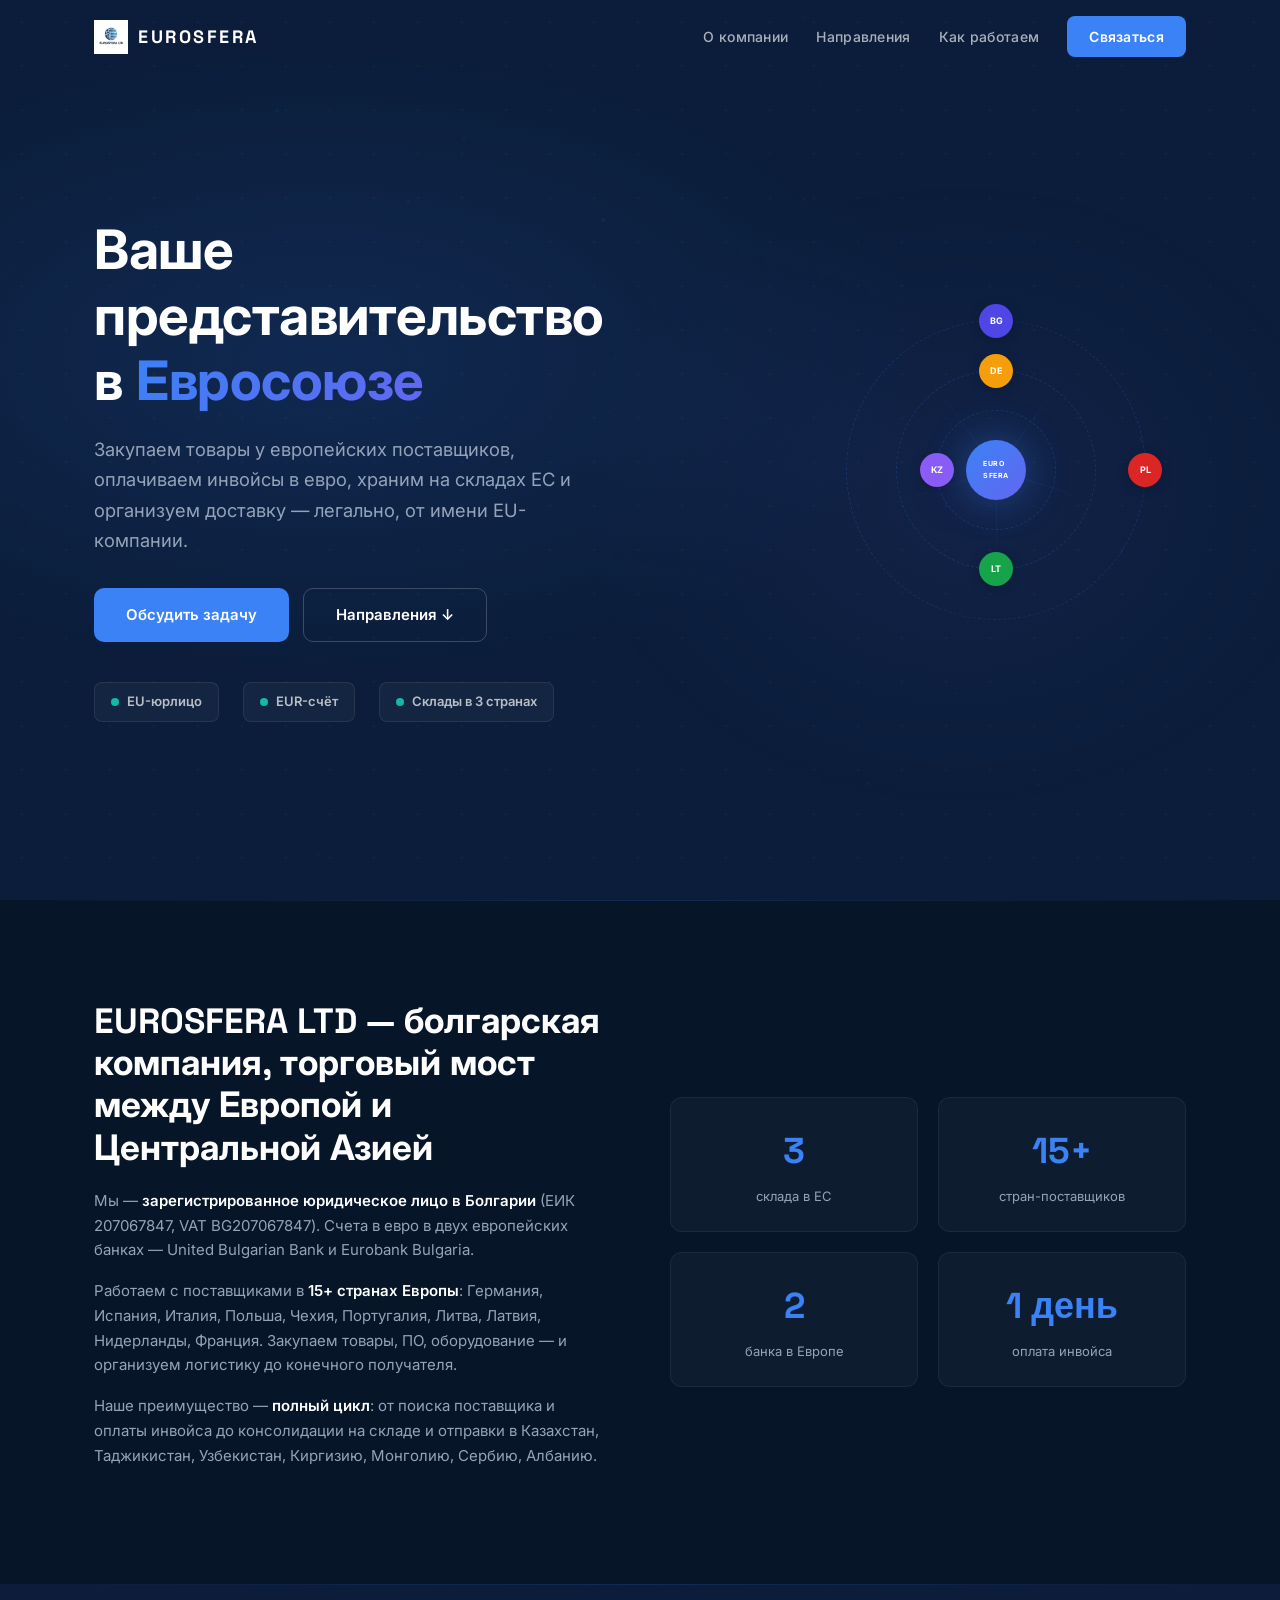
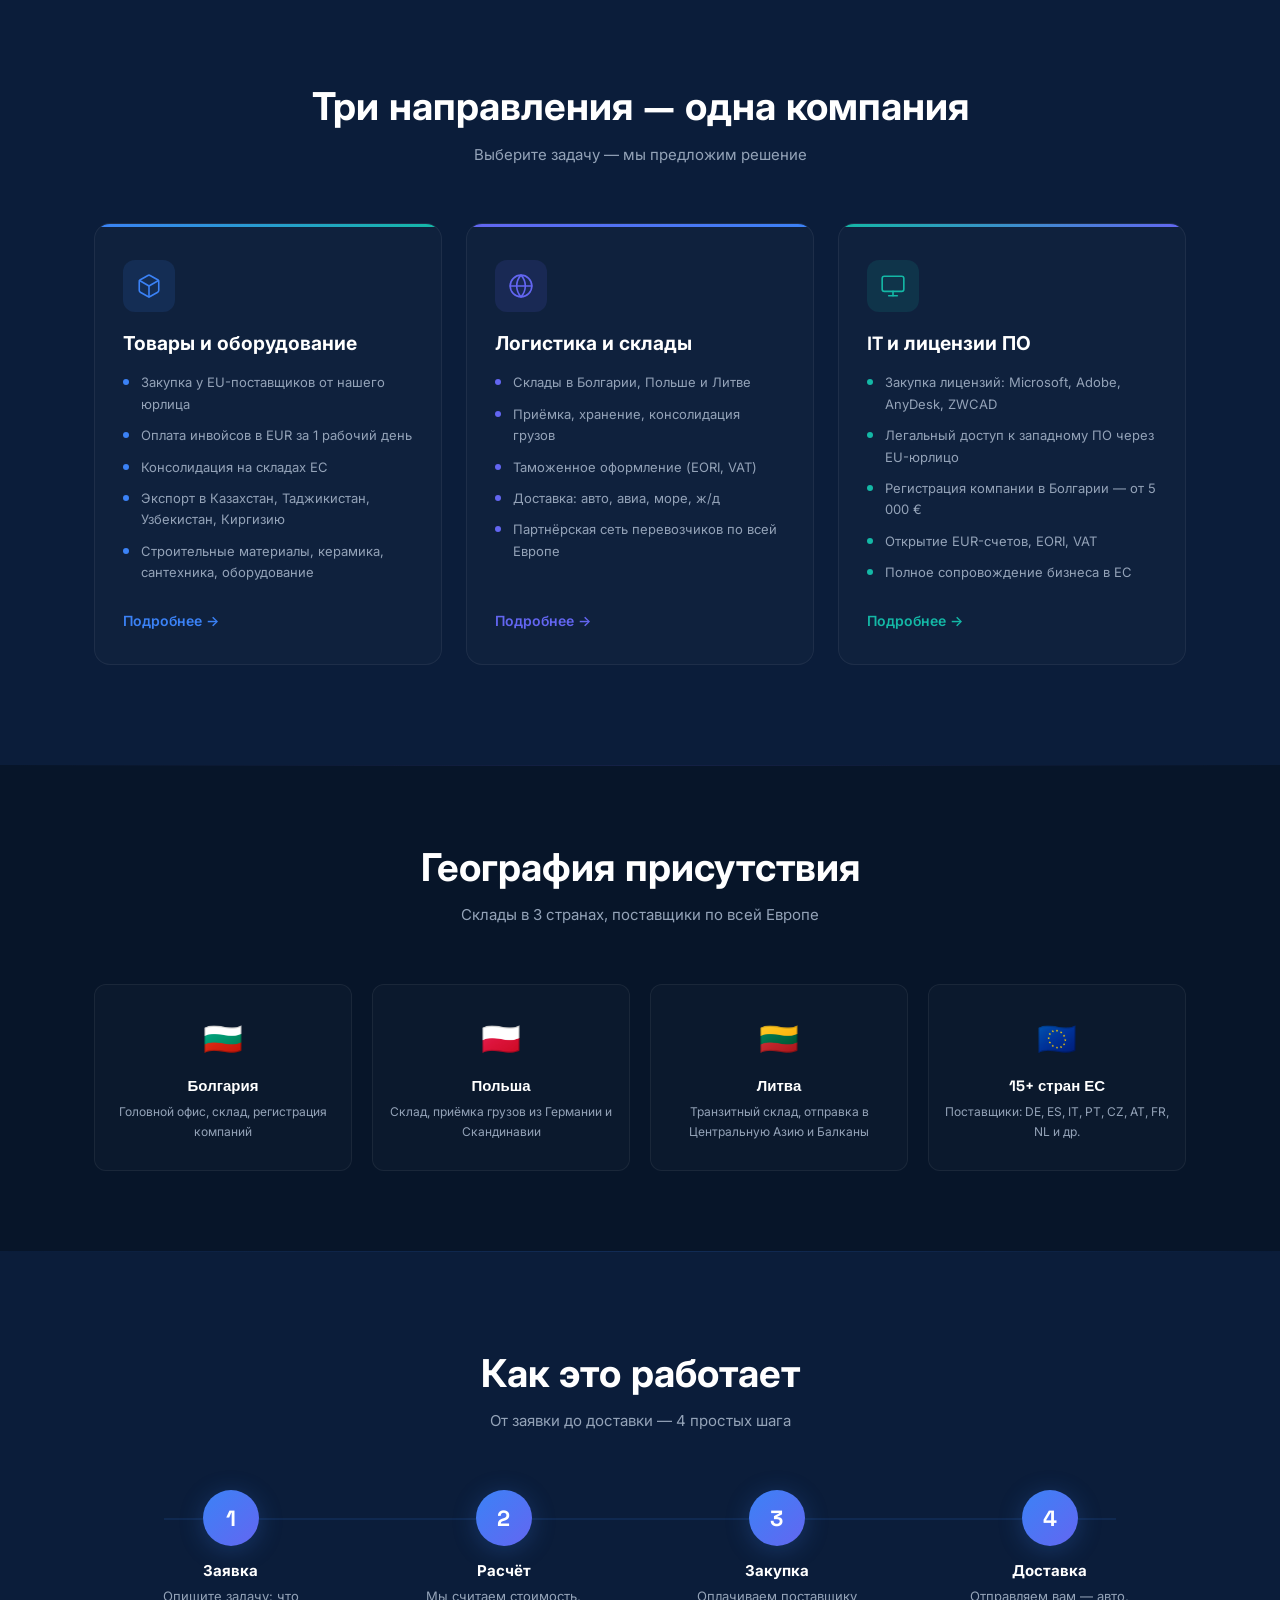
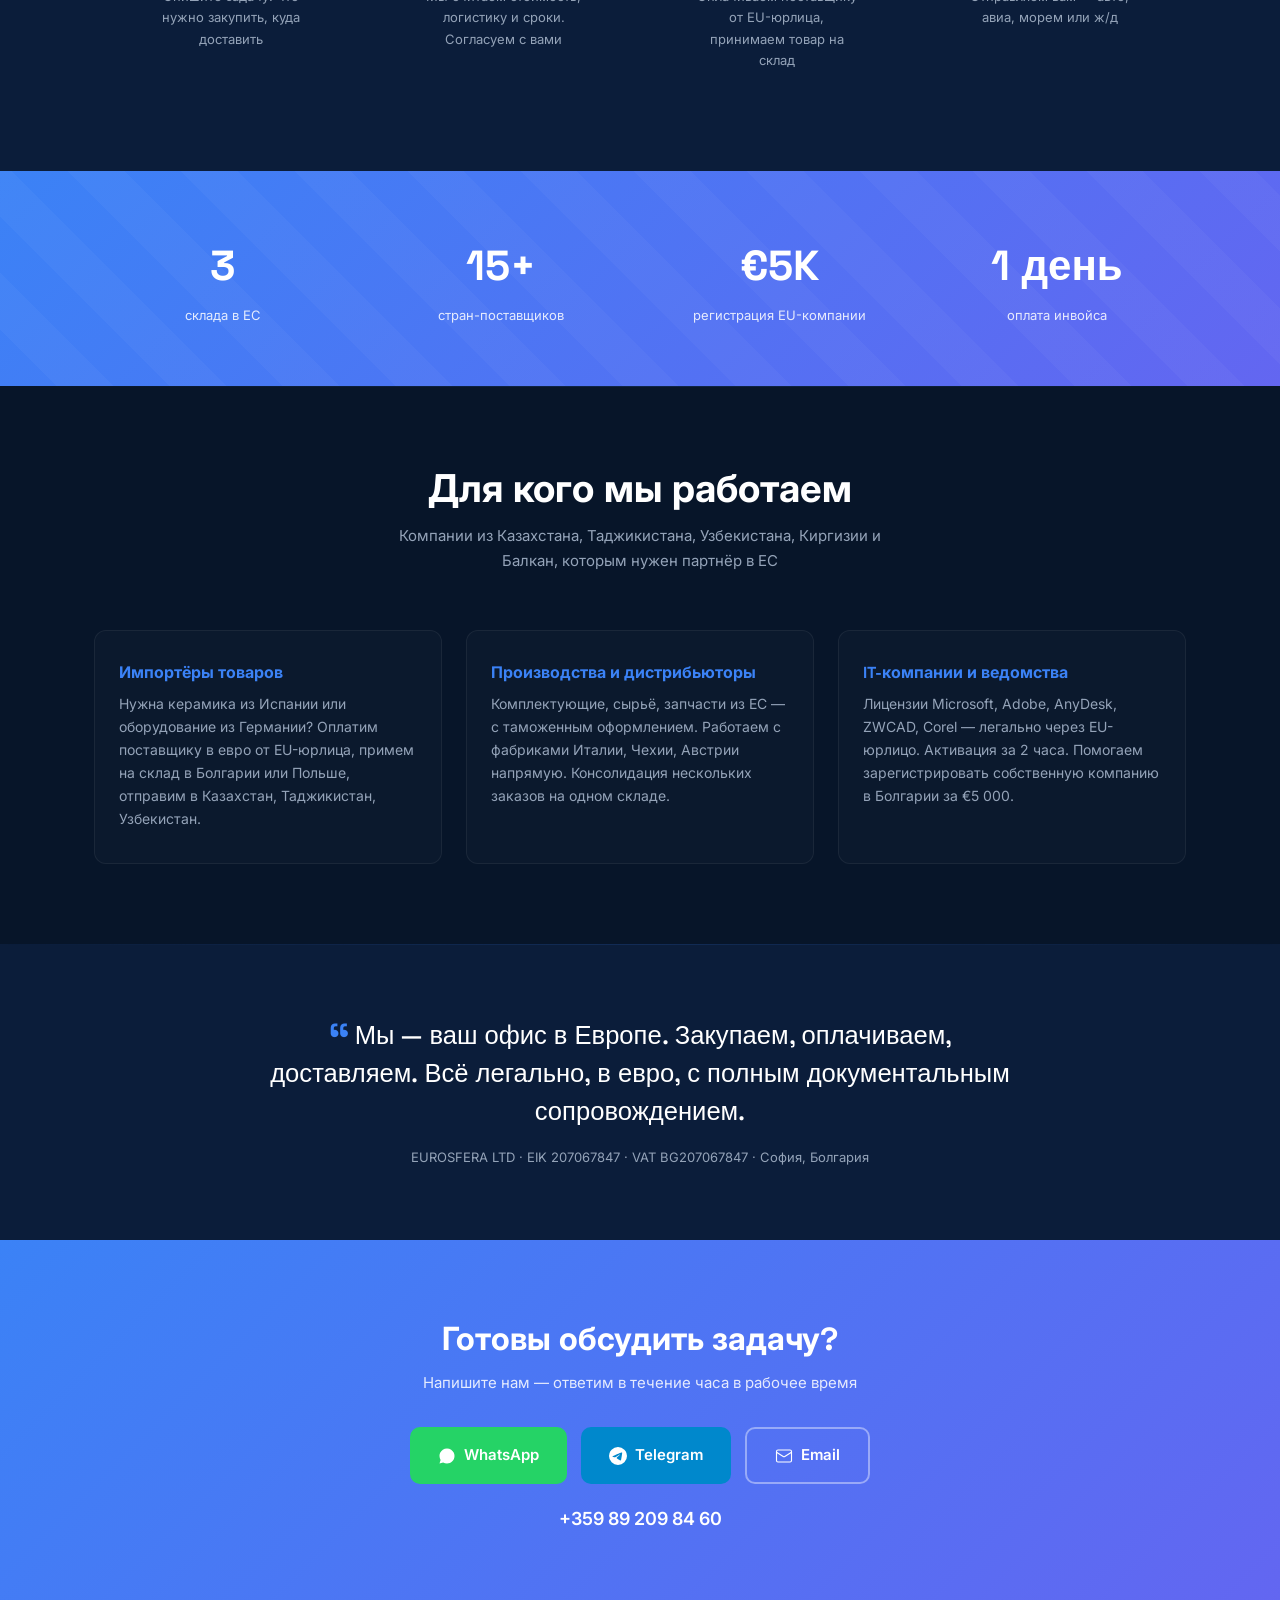
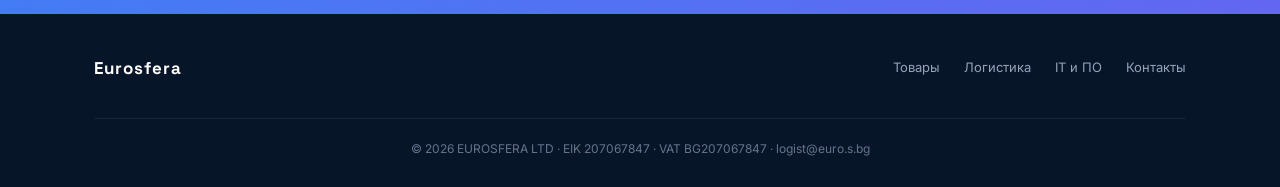
==== commit 69d6c35c: "[agent] fix: убрал все Россия/СНГ/CIS из index.html, заменил на конкретные страны" ====
--- a/index.html
+++ b/index.html
@@ -85,7 +85,7 @@
 .planet-pl { background: #DC2626; top: 50%; right: 0; transform: translate(50%,-50%); }
 .planet-lt { background: #16A34A; bottom: 0; left: 50%; transform: translate(-50%,50%); }
 .planet-de { background: #F59E0B; top: 0; left: 50%; transform: translate(-50%,-50%); }
-.planet-cis { background: #8B5CF6; top: 50%; left: 0; transform: translate(-50%,-50%); }
+.planet-kz { background: #8B5CF6; top: 50%; left: 0; transform: translate(-50%,-50%); }
 .route-line { position: absolute; top: 50%; left: 50%; width: 1px; height: 130px; background: linear-gradient(to bottom, rgba(59,130,246,.12), transparent); transform-origin: top; }
 @keyframes spin { to { transform: translate(-50%,-50%) rotate(360deg); } }
 @keyframes pulse { 0%,100% { box-shadow: 0 0 25px rgba(59,130,246,.3); } 50% { box-shadow: 0 0 50px rgba(59,130,246,.5); } }
@@ -313,7 +313,7 @@
         <div class="planet planet-lt">LT</div>
       </div>
       <div class="orbit orbit-3">
-        <div class="planet planet-cis">CIS</div>
+        <div class="planet planet-kz">KZ</div>
       </div>
     </div>
   </div>
@@ -323,10 +323,10 @@
 <section class="about" id="about">
   <div class="wrap">
     <div class="about-text">
-      <h2>EUROSFERA LTD — болгарская компания с фокусом на торговлю между ЕС и СНГ</h2>
-      <p>Мы — <strong>зарегистрированное юридическое лицо в Болгарии</strong> (ЕИК 207067847, VAT BG207067847). У нас открыты счета в евро в двух европейских банках — UBB и Eurobank.</p>
-      <p>Работаем с поставщиками в <strong>15+ странах Европы</strong>: Германия, Испания, Италия, Польша, Чехия, Португалия, Литва, Латвия и другие. Закупаем товары, ПО, оборудование — и организуем логистику до конечного получателя.</p>
-      <p>Наше преимущество — <strong>полный цикл</strong>: от поиска поставщика и оплаты инвойса до консолидации на складе и отправки в Россию, Таджикистан, Узбекистан, Монголию.</p>
+      <h2>EUROSFERA LTD — болгарская компания, торговый мост между Европой и Центральной Азией</h2>
+      <p>Мы — <strong>зарегистрированное юридическое лицо в Болгарии</strong> (ЕИК 207067847, VAT BG207067847). Счета в евро в двух европейских банках — United Bulgarian Bank и Eurobank Bulgaria.</p>
+      <p>Работаем с поставщиками в <strong>15+ странах Европы</strong>: Германия, Испания, Италия, Польша, Чехия, Португалия, Литва, Латвия, Нидерланды, Франция. Закупаем товары, ПО, оборудование — и организуем логистику до конечного получателя.</p>
+      <p>Наше преимущество — <strong>полный цикл</strong>: от поиска поставщика и оплаты инвойса до консолидации на складе и отправки в Казахстан, Таджикистан, Узбекистан, Киргизию, Монголию, Сербию, Албанию.</p>
     </div>
     <div class="about-facts">
       <div class="fact">
@@ -366,7 +366,7 @@
           <li>Закупка у EU-поставщиков от нашего юрлица</li>
           <li>Оплата инвойсов в EUR за 1 рабочий день</li>
           <li>Консолидация на складах ЕС</li>
-          <li>Экспорт в Россию, СНГ, Среднюю Азию</li>
+          <li>Экспорт в Казахстан, Таджикистан, Узбекистан, Киргизию</li>
           <li>Строительные материалы, керамика, сантехника, оборудование</li>
         </ul>
         <span class="dir-link">Подробнее &rarr;</span>
@@ -424,7 +424,7 @@
       <div class="geo-item">
         <div class="geo-flag">🇱🇹</div>
         <div class="geo-name">Литва</div>
-        <div class="geo-desc">Транзитный склад, отправка в Россию и СНГ</div>
+        <div class="geo-desc">Транзитный склад, отправка в Центральную Азию и Балканы</div>
       </div>
       <div class="geo-item">
         <div class="geo-flag">🇪🇺</div>
@@ -482,20 +482,20 @@
   <div class="wrap">
     <div class="section-head">
       <h2>Для кого мы работаем</h2>
-      <p>Компании из России и СНГ, которым нужен надёжный партнёр в Европе</p>
+      <p>Компании из Казахстана, Таджикистана, Узбекистана, Киргизии и Балкан, которым нужен партнёр в ЕС</p>
     </div>
     <div class="client-types">
       <div class="client-type">
-        <h4>Импортёры</h4>
-        <p>Закупаете товары в Европе? Мы оплатим поставщику от EU-юрлица, примем груз на склад, отправим вам. Никаких проблем с платежами в евро.</p>
+        <h4>Импортёры товаров</h4>
+        <p>Нужна керамика из Испании или оборудование из Германии? Оплатим поставщику в евро от EU-юрлица, примем на склад в Болгарии или Польше, отправим в Казахстан, Таджикистан, Узбекистан.</p>
       </div>
       <div class="client-type">
-        <h4>Производства</h4>
-        <p>Нужно оборудование, комплектующие или сырьё из ЕС? Найдём поставщика, согласуем условия, обеспечим поставку с таможенным оформлением.</p>
+        <h4>Производства и дистрибьюторы</h4>
+        <p>Комплектующие, сырьё, запчасти из ЕС — с таможенным оформлением. Работаем с фабриками Италии, Чехии, Австрии напрямую. Консолидация нескольких заказов на одном складе.</p>
       </div>
       <div class="client-type">
-        <h4>IT-компании</h4>
-        <p>Лицензии Microsoft, Adobe, AnyDesk и другое ПО — легально через EU-юрлицо. Помогаем открыть собственную компанию в Болгарии.</p>
+        <h4>IT-компании и ведомства</h4>
+        <p>Лицензии Microsoft, Adobe, AnyDesk, ZWCAD, Corel — легально через EU-юрлицо. Активация за 2 часа. Помогаем зарегистрировать собственную компанию в Болгарии за €5 000.</p>
       </div>
     </div>
   </div>
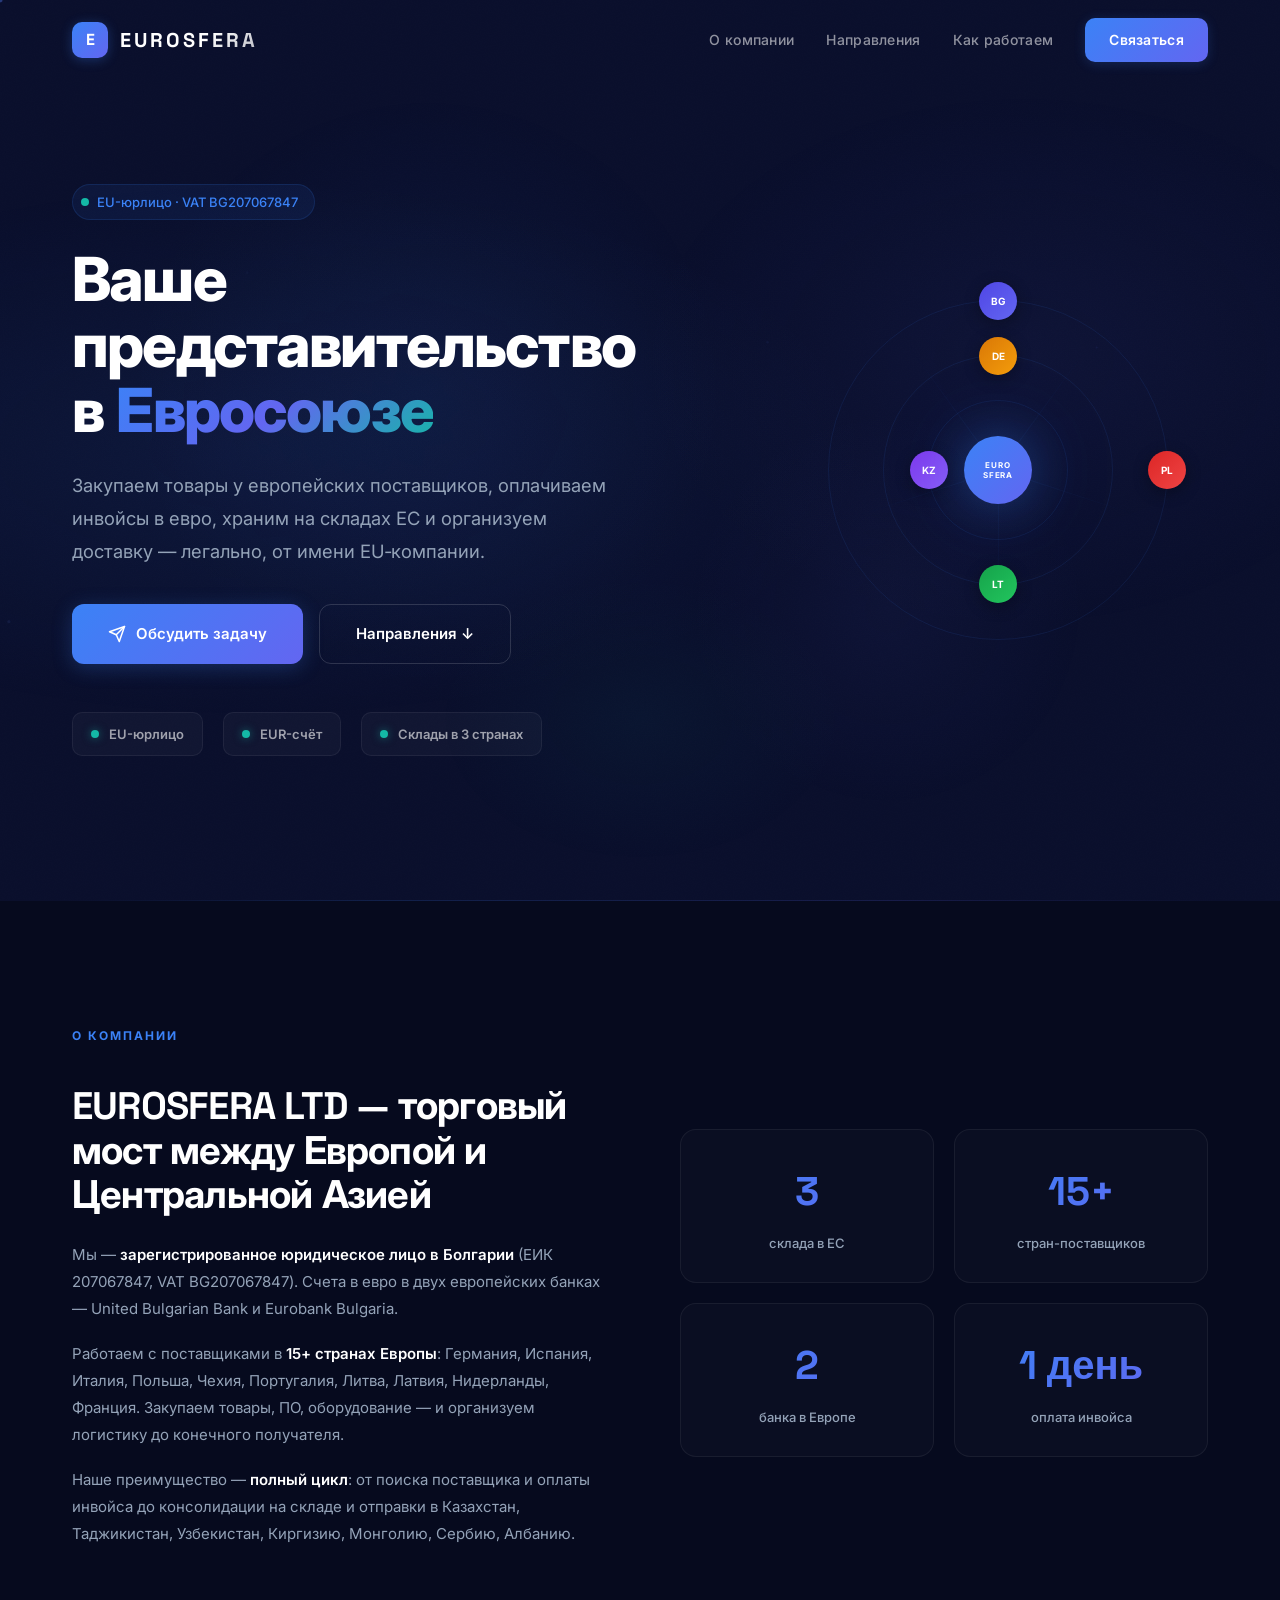
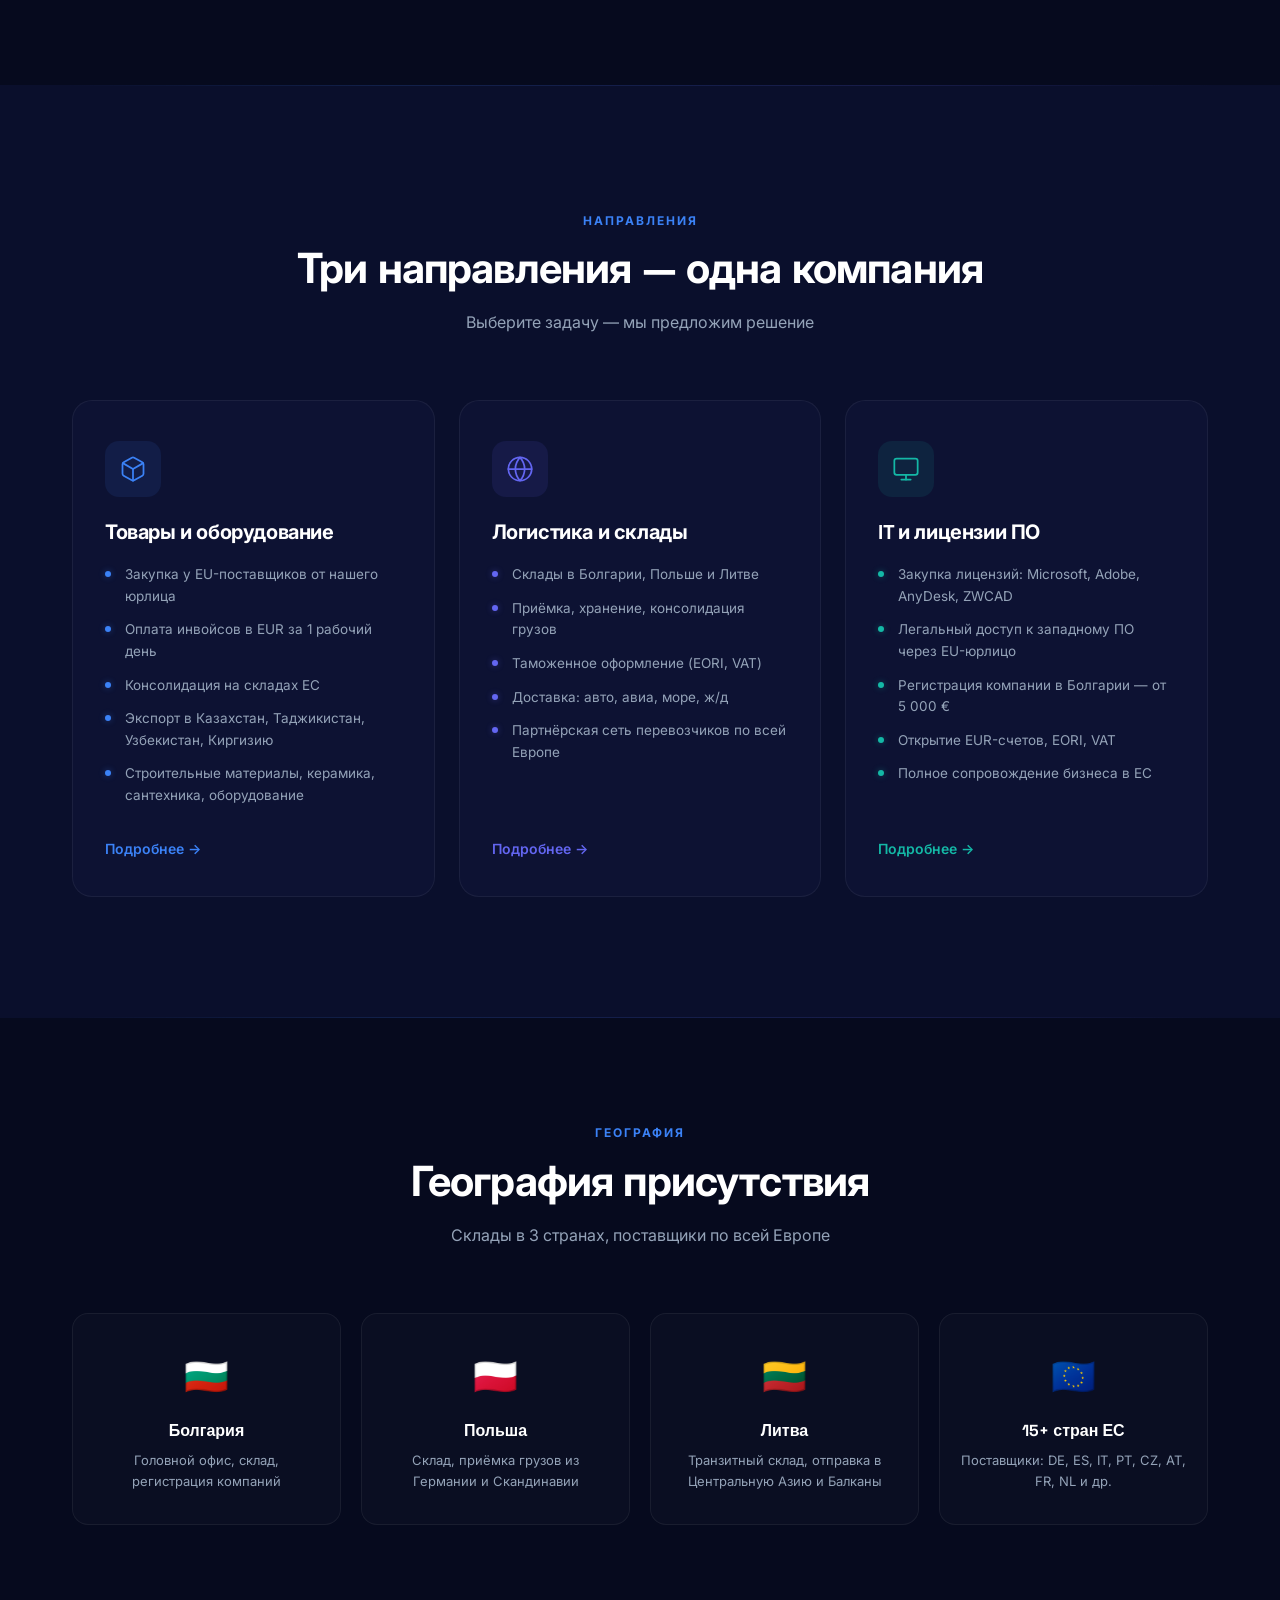
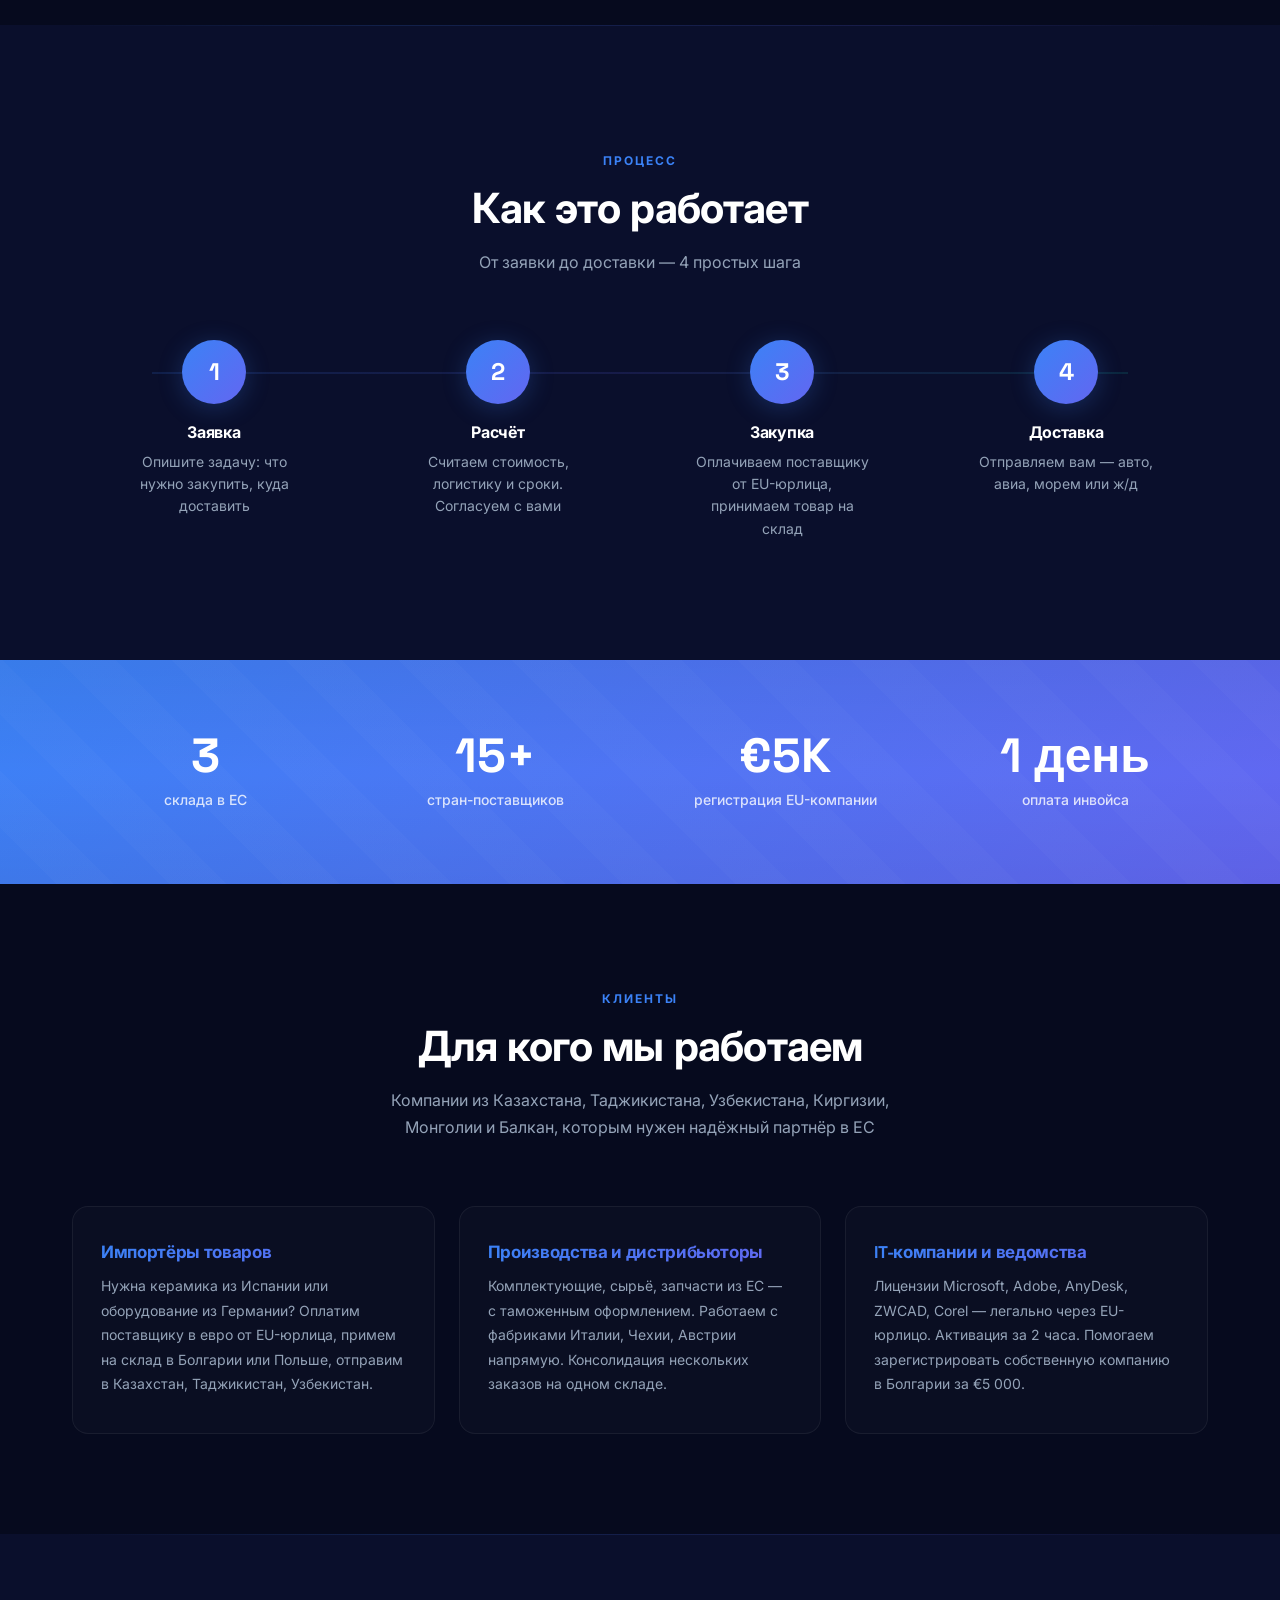
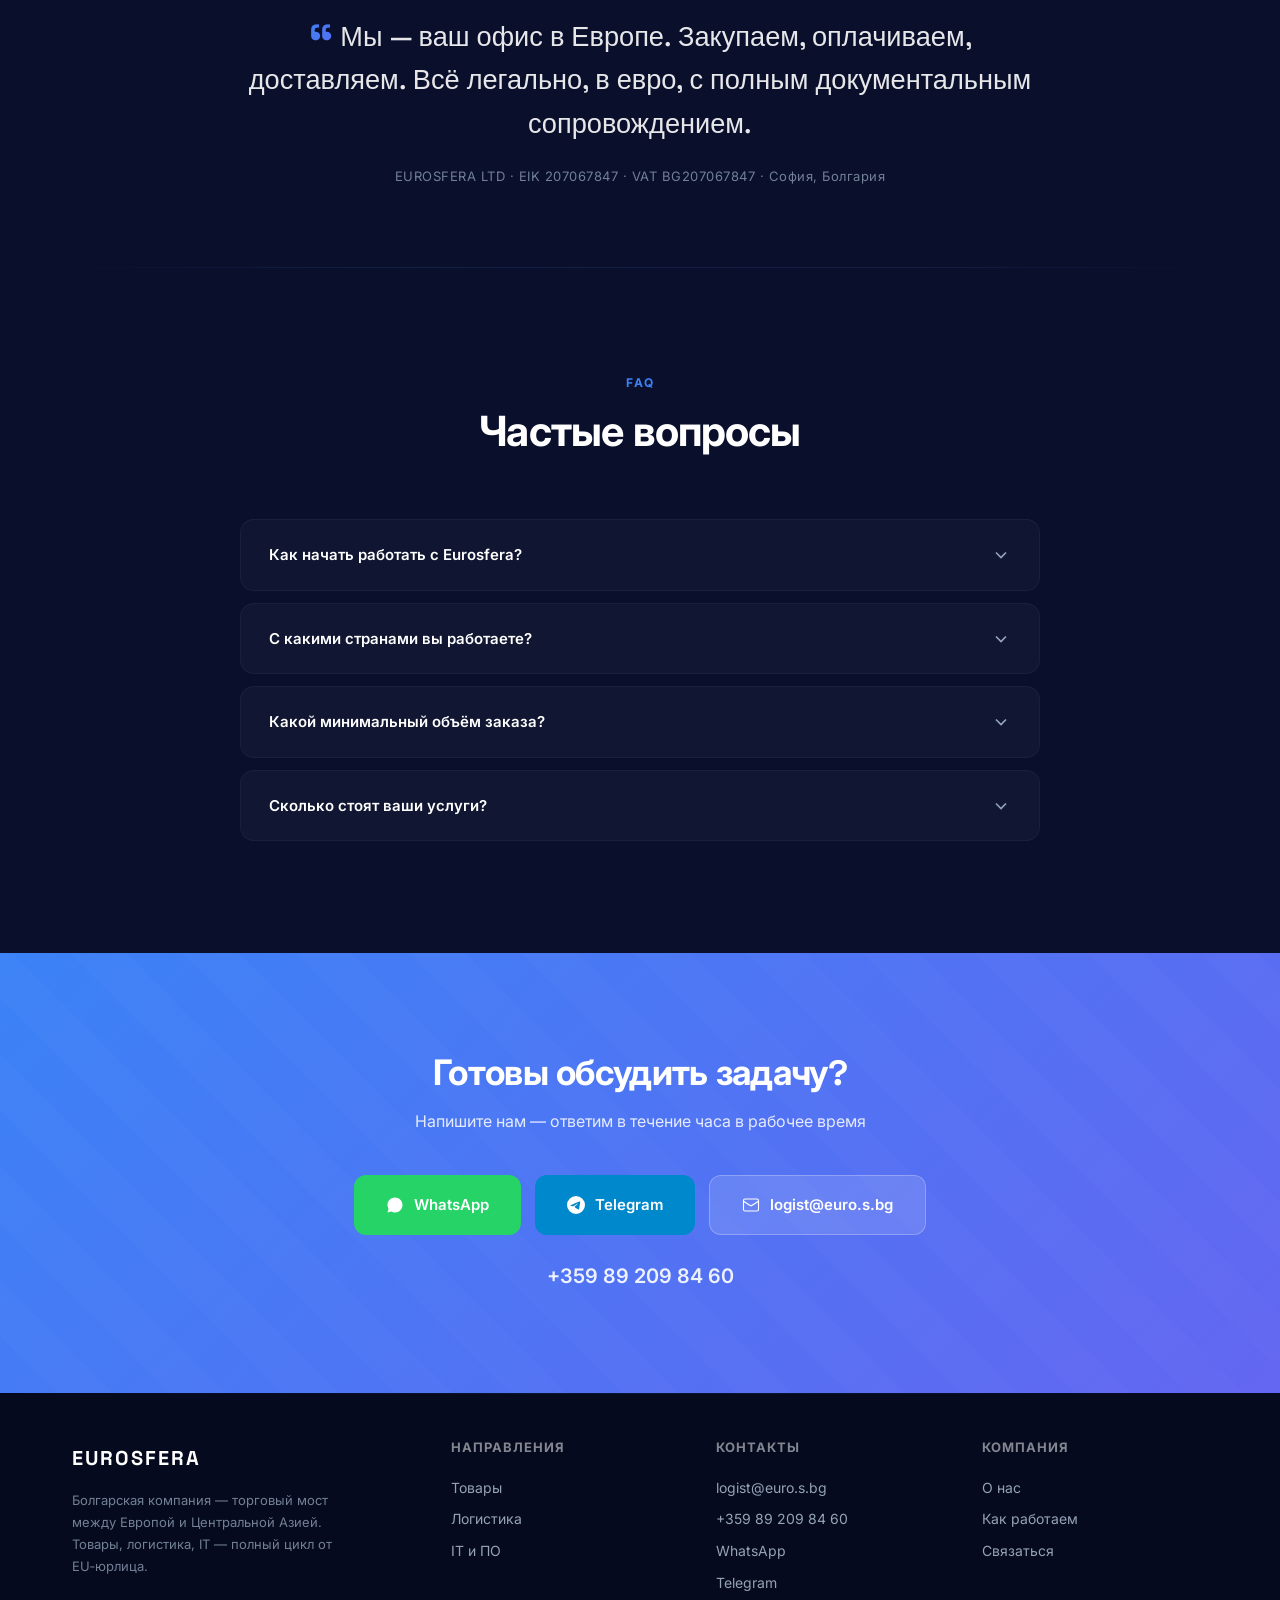
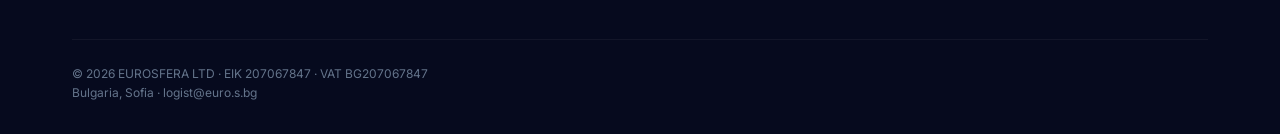
==== commit 8c8de97a: "[agent] redesign: полная переработка index.html — новый navy #0a0f2c, улучшенный UI - Новая палитра " ====
--- a/index.html
+++ b/index.html
@@ -7,241 +7,886 @@
 <meta name="description" content="Евросфера — закупка товаров в ЕС, логистика, склады в 3 странах, лицензии на ПО. EU-юрлицо, EUR-счёт, работаем с 2020 года.">
 <link rel="preconnect" href="https://fonts.googleapis.com">
 <link rel="preconnect" href="https://fonts.gstatic.com" crossorigin>
-<link href="https://fonts.googleapis.com/css2?family=Inter:wght@400;500;600;700&family=Space+Grotesk:wght@500;700&display=swap" rel="stylesheet">
+<link href="https://fonts.googleapis.com/css2?family=Inter:wght@300;400;500;600;700;800&family=Space+Grotesk:wght@500;600;700&display=swap" rel="stylesheet">
 <style>
 :root {
-  --navy: #0B1D3A;
-  --navy-deep: #071529;
-  --navy-light: #0F2847;
+  --navy: #0a0f2c;
+  --navy-deep: #060a1e;
+  --navy-light: #111640;
+  --navy-card: #0d1233;
   --white: #FFFFFF;
   --gray-50: #F7F9FC;
   --gray-100: #E2E8F0;
+  --gray-300: #CBD5E1;
   --gray-400: #94A3B8;
+  --gray-500: #718096;
   --gray-600: #64748B;
   --blue: #3B82F6;
   --blue-dark: #2563EB;
   --blue-glow: rgba(59,130,246,.15);
   --indigo: #6366F1;
+  --indigo-dark: #4F46E5;
   --teal: #14B8A6;
-}
-*, *::before, *::after { margin:0; padding:0; box-sizing:border-box; }
+  --teal-dark: #0D9488;
+  --accent-gradient: linear-gradient(135deg, var(--blue), var(--indigo));
+}
+
+*, *::before, *::after { margin: 0; padding: 0; box-sizing: border-box; }
 html { scroll-behavior: smooth; }
-body { font-family: 'Inter', system-ui, -apple-system, sans-serif; color: var(--white); background: var(--navy); line-height: 1.65; overflow-x: hidden; -webkit-font-smoothing: antialiased; }
+body {
+  font-family: 'Inter', system-ui, -apple-system, sans-serif;
+  color: var(--white);
+  background: var(--navy);
+  line-height: 1.7;
+  overflow-x: hidden;
+  -webkit-font-smoothing: antialiased;
+  -moz-osx-font-smoothing: grayscale;
+}
 a { color: inherit; text-decoration: none; }
 img { max-width: 100%; display: block; }
-h1,h2,h3,h4 { font-family: 'Space Grotesk', 'Inter', sans-serif; line-height: 1.2; }
-.wrap { max-width: 1140px; margin: 0 auto; padding: 0 24px; }
+h1,h2,h3,h4,h5 { font-family: 'Space Grotesk', 'Inter', sans-serif; line-height: 1.15; letter-spacing: -0.02em; }
+.wrap { max-width: 1200px; margin: 0 auto; padding: 0 32px; }
 
 /* ===== CANVAS ===== */
-#particles { position: fixed; inset: 0; pointer-events: none; z-index: 0; opacity: .35; }
+#particles { position: fixed; inset: 0; pointer-events: none; z-index: 0; opacity: .4; }
+
+/* ===== NOISE TEXTURE ===== */
+body::before {
+  content: '';
+  position: fixed;
+  inset: 0;
+  z-index: 1;
+  pointer-events: none;
+  opacity: .03;
+  background-image: url("data:image/svg+xml,%3Csvg viewBox='0 0 256 256' xmlns='http://www.w3.org/2000/svg'%3E%3Cfilter id='noise'%3E%3CfeTurbulence type='fractalNoise' baseFrequency='.9' numOctaves='4' stitchTiles='stitch'/%3E%3C/filter%3E%3Crect width='100%25' height='100%25' filter='url(%23noise)' opacity='.5'/%3E%3C/svg%3E");
+  background-repeat: repeat;
+  background-size: 256px 256px;
+}
 
 /* ===== HEADER ===== */
-.header { position: fixed; top: 0; left: 0; right: 0; z-index: 100; padding: 16px 0; transition: all .4s; }
-.header.scrolled { background: rgba(7,21,41,.96); backdrop-filter: blur(16px); box-shadow: 0 1px 30px rgba(0,0,0,.25); padding: 10px 0; }
+.header {
+  position: fixed; top: 0; left: 0; right: 0; z-index: 100;
+  padding: 18px 0;
+  transition: all .5s cubic-bezier(.22,1,.36,1);
+}
+.header.scrolled {
+  background: rgba(6,10,30,.92);
+  backdrop-filter: blur(20px) saturate(1.8);
+  -webkit-backdrop-filter: blur(20px) saturate(1.8);
+  box-shadow: 0 1px 0 rgba(255,255,255,.05), 0 4px 30px rgba(0,0,0,.3);
+  padding: 12px 0;
+}
 .header .wrap { display: flex; align-items: center; justify-content: space-between; }
-.logo { display: flex; align-items: center; gap: 10px; }
-.logo img { height: 34px; }
-.logo span { font-family: 'Space Grotesk', sans-serif; font-weight: 700; font-size: 18px; letter-spacing: 2.5px; text-transform: uppercase; }
-.nav { display: flex; align-items: center; gap: 28px; }
-.nav a { font-size: 14px; font-weight: 500; color: rgba(255,255,255,.65); transition: color .25s; letter-spacing: .3px; }
-.nav a:hover { color: var(--white); }
-.nav .btn-cta { background: var(--blue); color: var(--white); padding: 9px 22px; border-radius: 8px; font-weight: 600; transition: background .2s, box-shadow .2s, transform .2s; }
-.nav .btn-cta:hover { background: var(--blue-dark); box-shadow: 0 4px 20px rgba(59,130,246,.35); transform: translateY(-1px); }
-.burger { display: none; background: none; border: none; cursor: pointer; padding: 4px; }
-.burger span { display: block; width: 22px; height: 2px; background: var(--white); border-radius: 2px; margin: 5px 0; transition: .3s; }
-.mobile-menu { display: none; position: fixed; inset: 0; background: var(--navy-deep); z-index: 99; flex-direction: column; align-items: center; justify-content: center; gap: 28px; }
+.logo { display: flex; align-items: center; gap: 12px; }
+.logo-mark {
+  width: 36px; height: 36px;
+  background: var(--accent-gradient);
+  border-radius: 10px;
+  display: flex; align-items: center; justify-content: center;
+  font-family: 'Space Grotesk', sans-serif;
+  font-weight: 700; font-size: 16px; color: white;
+  box-shadow: 0 2px 12px rgba(59,130,246,.3);
+}
+.logo-text {
+  font-family: 'Space Grotesk', sans-serif;
+  font-weight: 700; font-size: 20px;
+  letter-spacing: 3px; text-transform: uppercase;
+  background: linear-gradient(135deg, #fff 60%, rgba(255,255,255,.7));
+  -webkit-background-clip: text; -webkit-text-fill-color: transparent;
+  background-clip: text;
+}
+.nav { display: flex; align-items: center; gap: 32px; }
+.nav a {
+  font-size: 14px; font-weight: 500;
+  color: rgba(255,255,255,.55);
+  transition: color .3s;
+  letter-spacing: .3px;
+  position: relative;
+}
+.nav a:not(.btn-cta)::after {
+  content: '';
+  position: absolute; bottom: -4px; left: 0; right: 0;
+  height: 1.5px;
+  background: var(--accent-gradient);
+  transform: scaleX(0);
+  transition: transform .3s cubic-bezier(.22,1,.36,1);
+  transform-origin: right;
+}
+.nav a:not(.btn-cta):hover { color: var(--white); }
+.nav a:not(.btn-cta):hover::after { transform: scaleX(1); transform-origin: left; }
+.nav .btn-cta {
+  background: var(--accent-gradient);
+  color: var(--white);
+  padding: 10px 24px;
+  border-radius: 10px;
+  font-weight: 600;
+  font-size: 14px;
+  transition: all .3s cubic-bezier(.22,1,.36,1);
+  box-shadow: 0 2px 12px rgba(59,130,246,.2);
+}
+.nav .btn-cta:hover {
+  box-shadow: 0 4px 24px rgba(59,130,246,.4);
+  transform: translateY(-1px);
+}
+.burger { display: none; background: none; border: none; cursor: pointer; padding: 6px; }
+.burger span {
+  display: block; width: 22px; height: 2px;
+  background: var(--white); border-radius: 2px;
+  margin: 5px 0; transition: .3s;
+}
+.mobile-menu {
+  display: none; position: fixed; inset: 0;
+  background: var(--navy-deep);
+  z-index: 99;
+  flex-direction: column;
+  align-items: center;
+  justify-content: center;
+  gap: 32px;
+}
 .mobile-menu.open { display: flex; }
-.mobile-menu a { color: var(--white); font-size: 1.2rem; font-weight: 500; }
-.mobile-close { position: absolute; top: 20px; right: 24px; background: none; border: none; cursor: pointer; }
+.mobile-menu a { color: var(--white); font-size: 1.3rem; font-weight: 500; }
+.mobile-close {
+  position: absolute; top: 22px; right: 28px;
+  background: none; border: none; cursor: pointer;
+}
 .mobile-close svg { width: 28px; height: 28px; stroke: var(--white); stroke-width: 2; }
 
 /* ===== HERO ===== */
-.hero { min-height: 100vh; display: flex; align-items: center; position: relative; overflow: hidden; padding: 120px 0 80px; }
-.hero-bg { position: absolute; inset: 0; background: radial-gradient(ellipse 80% 60% at 25% 40%, rgba(59,130,246,.12) 0%, transparent 60%), radial-gradient(ellipse 60% 70% at 75% 55%, rgba(99,102,241,.08) 0%, transparent 50%); }
-.hero-dots { position: absolute; inset: 0; background-image: radial-gradient(rgba(255,255,255,.03) 1px, transparent 1px); background-size: 44px 44px; }
-.hero .wrap { display: flex; align-items: center; gap: 60px; position: relative; z-index: 2; }
+.hero {
+  min-height: 100vh;
+  display: flex; align-items: center;
+  position: relative; overflow: hidden;
+  padding: 140px 0 100px;
+}
+.hero-bg {
+  position: absolute; inset: 0;
+  background:
+    radial-gradient(ellipse 80% 50% at 20% 50%, rgba(59,130,246,.08) 0%, transparent 60%),
+    radial-gradient(ellipse 60% 60% at 80% 40%, rgba(99,102,241,.06) 0%, transparent 50%),
+    radial-gradient(ellipse 40% 40% at 50% 80%, rgba(20,184,166,.04) 0%, transparent 40%);
+}
+.hero-glow {
+  position: absolute;
+  width: 600px; height: 600px;
+  border-radius: 50%;
+  background: radial-gradient(circle, rgba(59,130,246,.06) 0%, transparent 70%);
+  top: 10%; left: 10%;
+  animation: float 20s ease-in-out infinite;
+  pointer-events: none;
+}
+.hero-glow-2 {
+  position: absolute;
+  width: 400px; height: 400px;
+  border-radius: 50%;
+  background: radial-gradient(circle, rgba(99,102,241,.05) 0%, transparent 70%);
+  bottom: 10%; right: 15%;
+  animation: float 25s ease-in-out infinite reverse;
+  pointer-events: none;
+}
+@keyframes float {
+  0%, 100% { transform: translate(0, 0); }
+  33% { transform: translate(30px, -20px); }
+  66% { transform: translate(-20px, 15px); }
+}
+.hero .wrap {
+  display: flex; align-items: center; gap: 80px;
+  position: relative; z-index: 2;
+}
 .hero-text { flex: 1; }
-.hero-text h1 { font-size: clamp(2.2rem, 4.5vw, 3.4rem); font-weight: 700; margin-bottom: 20px; letter-spacing: -.5px; }
-.hero-text h1 .accent { background: linear-gradient(135deg, var(--blue), var(--indigo)); -webkit-background-clip: text; -webkit-text-fill-color: transparent; background-clip: text; }
-.hero-text .lead { font-size: clamp(1rem, 1.8vw, 1.15rem); color: var(--gray-400); margin-bottom: 32px; max-width: 520px; }
-.hero-btns { display: flex; gap: 14px; flex-wrap: wrap; margin-bottom: 40px; }
-.btn-primary { display: inline-flex; align-items: center; gap: 8px; background: var(--blue); color: var(--white); padding: 14px 32px; border-radius: 10px; font-weight: 600; font-size: 15px; border: none; cursor: pointer; transition: all .25s; }
-.btn-primary:hover { background: var(--blue-dark); box-shadow: 0 8px 28px rgba(59,130,246,.35); transform: translateY(-2px); }
-.btn-outline { display: inline-flex; align-items: center; gap: 8px; background: transparent; color: var(--white); padding: 14px 32px; border-radius: 10px; font-weight: 600; font-size: 15px; border: 1.5px solid rgba(255,255,255,.2); cursor: pointer; transition: all .25s; }
-.btn-outline:hover { border-color: rgba(255,255,255,.5); background: rgba(255,255,255,.05); }
-.trust-row { display: flex; gap: 24px; flex-wrap: wrap; }
-.trust-item { display: flex; align-items: center; gap: 8px; font-size: 13px; font-weight: 600; color: rgba(255,255,255,.7); padding: 8px 16px; background: rgba(255,255,255,.04); border: 1px solid rgba(255,255,255,.08); border-radius: 8px; }
-.trust-dot { width: 8px; height: 8px; border-radius: 50%; background: var(--teal); flex-shrink: 0; }
+.hero-badge {
+  display: inline-flex; align-items: center; gap: 8px;
+  background: rgba(59,130,246,.08);
+  border: 1px solid rgba(59,130,246,.15);
+  border-radius: 100px;
+  padding: 6px 16px 6px 8px;
+  font-size: 13px; font-weight: 500;
+  color: var(--blue);
+  margin-bottom: 28px;
+}
+.hero-badge-dot {
+  width: 8px; height: 8px;
+  background: var(--teal);
+  border-radius: 50%;
+  animation: pulse-badge 2s ease-in-out infinite;
+}
+@keyframes pulse-badge {
+  0%, 100% { opacity: 1; }
+  50% { opacity: .4; }
+}
+.hero-text h1 {
+  font-size: clamp(2.4rem, 5vw, 3.8rem);
+  font-weight: 800;
+  margin-bottom: 24px;
+  letter-spacing: -0.03em;
+  line-height: 1.08;
+}
+.hero-text h1 .accent {
+  background: linear-gradient(135deg, var(--blue) 0%, var(--indigo) 50%, var(--teal) 100%);
+  -webkit-background-clip: text;
+  -webkit-text-fill-color: transparent;
+  background-clip: text;
+}
+.hero-text .lead {
+  font-size: clamp(1rem, 1.6vw, 1.15rem);
+  color: var(--gray-400);
+  margin-bottom: 36px;
+  max-width: 540px;
+  line-height: 1.8;
+  font-weight: 400;
+}
+.hero-btns { display: flex; gap: 16px; flex-wrap: wrap; margin-bottom: 48px; }
+.btn-primary {
+  display: inline-flex; align-items: center; gap: 10px;
+  background: var(--accent-gradient);
+  color: var(--white);
+  padding: 16px 36px;
+  border-radius: 12px;
+  font-weight: 600; font-size: 15px;
+  border: none; cursor: pointer;
+  transition: all .3s cubic-bezier(.22,1,.36,1);
+  box-shadow: 0 4px 20px rgba(59,130,246,.25);
+  position: relative;
+  overflow: hidden;
+}
+.btn-primary::before {
+  content: '';
+  position: absolute; inset: 0;
+  background: linear-gradient(135deg, rgba(255,255,255,.1), transparent);
+  opacity: 0;
+  transition: opacity .3s;
+}
+.btn-primary:hover {
+  box-shadow: 0 8px 32px rgba(59,130,246,.4);
+  transform: translateY(-2px);
+}
+.btn-primary:hover::before { opacity: 1; }
+.btn-outline {
+  display: inline-flex; align-items: center; gap: 10px;
+  background: transparent;
+  color: var(--white);
+  padding: 16px 36px;
+  border-radius: 12px;
+  font-weight: 600; font-size: 15px;
+  border: 1.5px solid rgba(255,255,255,.15);
+  cursor: pointer;
+  transition: all .3s cubic-bezier(.22,1,.36,1);
+}
+.btn-outline:hover {
+  border-color: rgba(255,255,255,.4);
+  background: rgba(255,255,255,.04);
+  transform: translateY(-2px);
+}
+.trust-row { display: flex; gap: 20px; flex-wrap: wrap; }
+.trust-item {
+  display: flex; align-items: center; gap: 10px;
+  font-size: 13px; font-weight: 600;
+  color: rgba(255,255,255,.6);
+  padding: 10px 18px;
+  background: rgba(255,255,255,.03);
+  border: 1px solid rgba(255,255,255,.06);
+  border-radius: 10px;
+  transition: all .3s;
+}
+.trust-item:hover {
+  border-color: rgba(59,130,246,.2);
+  background: rgba(59,130,246,.04);
+}
+.trust-dot {
+  width: 8px; height: 8px;
+  border-radius: 50%;
+  background: var(--teal);
+  flex-shrink: 0;
+  box-shadow: 0 0 8px rgba(20,184,166,.5);
+}
 
 /* Globe */
-.globe-wrap { flex-shrink: 0; width: 380px; height: 380px; position: relative; }
-.globe-center { position: absolute; top: 50%; left: 50%; transform: translate(-50%,-50%); width: 60px; height: 60px; background: linear-gradient(135deg, var(--blue), var(--indigo)); border-radius: 50%; display: flex; align-items: center; justify-content: center; font-size: 7px; font-weight: 700; letter-spacing: .5px; box-shadow: 0 0 40px rgba(59,130,246,.4); animation: pulse 3s ease-in-out infinite; z-index: 2; }
-.orbit { position: absolute; border: 1.5px dashed rgba(59,130,246,.2); border-radius: 50%; top: 50%; left: 50%; transform: translate(-50%,-50%); }
-.orbit-1 { width: 300px; height: 300px; animation: spin 28s linear infinite; }
-.orbit-2 { width: 200px; height: 200px; animation: spin 20s linear infinite reverse; }
-.orbit-3 { width: 120px; height: 120px; animation: spin 14s linear infinite; }
-.planet { position: absolute; width: 34px; height: 34px; border-radius: 50%; display: flex; align-items: center; justify-content: center; font-size: 9px; font-weight: 700; color: var(--white); box-shadow: 0 2px 12px rgba(0,0,0,.2); }
-.planet-bg { background: #4F46E5; top: 0; left: 50%; transform: translate(-50%,-50%); }
-.planet-pl { background: #DC2626; top: 50%; right: 0; transform: translate(50%,-50%); }
-.planet-lt { background: #16A34A; bottom: 0; left: 50%; transform: translate(-50%,50%); }
-.planet-de { background: #F59E0B; top: 0; left: 50%; transform: translate(-50%,-50%); }
-.planet-kz { background: #8B5CF6; top: 50%; left: 0; transform: translate(-50%,-50%); }
-.route-line { position: absolute; top: 50%; left: 50%; width: 1px; height: 130px; background: linear-gradient(to bottom, rgba(59,130,246,.12), transparent); transform-origin: top; }
+.globe-wrap {
+  flex-shrink: 0;
+  width: 420px; height: 420px;
+  position: relative;
+}
+.globe-center {
+  position: absolute;
+  top: 50%; left: 50%;
+  transform: translate(-50%,-50%);
+  width: 68px; height: 68px;
+  background: var(--accent-gradient);
+  border-radius: 50%;
+  display: flex; align-items: center; justify-content: center;
+  font-size: 8px; font-weight: 700;
+  letter-spacing: .8px;
+  box-shadow: 0 0 50px rgba(59,130,246,.35), 0 0 100px rgba(59,130,246,.15);
+  animation: pulse 3s ease-in-out infinite;
+  z-index: 2;
+  text-align: center;
+  line-height: 1.3;
+}
+.orbit {
+  position: absolute;
+  border: 1px solid rgba(59,130,246,.1);
+  border-radius: 50%;
+  top: 50%; left: 50%;
+  transform: translate(-50%,-50%);
+}
+.orbit-1 { width: 340px; height: 340px; animation: spin 30s linear infinite; }
+.orbit-2 { width: 230px; height: 230px; animation: spin 22s linear infinite reverse; }
+.orbit-3 { width: 140px; height: 140px; animation: spin 16s linear infinite; }
+.planet {
+  position: absolute;
+  width: 38px; height: 38px;
+  border-radius: 50%;
+  display: flex; align-items: center; justify-content: center;
+  font-size: 10px; font-weight: 700;
+  color: var(--white);
+  box-shadow: 0 4px 16px rgba(0,0,0,.3);
+  backdrop-filter: blur(4px);
+}
+.planet-bg { background: linear-gradient(135deg, #4F46E5, #6366F1); top: 0; left: 50%; transform: translate(-50%,-50%); }
+.planet-pl { background: linear-gradient(135deg, #DC2626, #EF4444); top: 50%; right: 0; transform: translate(50%,-50%); }
+.planet-lt { background: linear-gradient(135deg, #16A34A, #22C55E); bottom: 0; left: 50%; transform: translate(-50%,50%); }
+.planet-de { background: linear-gradient(135deg, #D97706, #F59E0B); top: 0; left: 50%; transform: translate(-50%,-50%); }
+.planet-kz { background: linear-gradient(135deg, #7C3AED, #8B5CF6); top: 50%; left: 0; transform: translate(-50%,-50%); }
+.route-line {
+  position: absolute;
+  top: 50%; left: 50%;
+  width: 1px; height: 150px;
+  background: linear-gradient(to bottom, rgba(59,130,246,.08), transparent);
+  transform-origin: top;
+}
 @keyframes spin { to { transform: translate(-50%,-50%) rotate(360deg); } }
-@keyframes pulse { 0%,100% { box-shadow: 0 0 25px rgba(59,130,246,.3); } 50% { box-shadow: 0 0 50px rgba(59,130,246,.5); } }
+@keyframes pulse {
+  0%,100% { box-shadow: 0 0 30px rgba(59,130,246,.25), 0 0 60px rgba(59,130,246,.1); }
+  50% { box-shadow: 0 0 50px rgba(59,130,246,.4), 0 0 100px rgba(59,130,246,.2); }
+}
+
+/* ===== SECTION DIVIDER ===== */
+.section-divider {
+  height: 1px;
+  background: linear-gradient(90deg, transparent 5%, rgba(59,130,246,.15) 30%, rgba(99,102,241,.15) 70%, transparent 95%);
+}
 
 /* ===== ABOUT ===== */
-.about { padding: 100px 0; background: var(--navy-deep); position: relative; }
-.about::before { content: ''; position: absolute; top: 0; left: 0; right: 0; height: 1px; background: linear-gradient(90deg, transparent, rgba(59,130,246,.2), transparent); }
-.about .wrap { display: grid; grid-template-columns: 1fr 1fr; gap: 60px; align-items: center; }
-.about-text h2 { font-size: clamp(1.5rem, 3vw, 2.2rem); margin-bottom: 20px; }
-.about-text p { color: var(--gray-400); font-size: 15px; margin-bottom: 16px; }
+.about { padding: 120px 0; background: var(--navy-deep); position: relative; }
+.about .wrap { display: grid; grid-template-columns: 1fr 1fr; gap: 80px; align-items: center; }
+.about-text h2 {
+  font-size: clamp(1.6rem, 3vw, 2.4rem);
+  margin-bottom: 24px;
+  font-weight: 700;
+}
+.about-text p {
+  color: var(--gray-400);
+  font-size: 15px;
+  margin-bottom: 18px;
+  line-height: 1.8;
+}
 .about-text p strong { color: var(--white); font-weight: 600; }
 .about-facts { display: grid; grid-template-columns: 1fr 1fr; gap: 20px; }
-.fact { background: rgba(255,255,255,.03); border: 1px solid rgba(255,255,255,.06); border-radius: 12px; padding: 24px; text-align: center; transition: border-color .3s; }
-.fact:hover { border-color: rgba(59,130,246,.2); }
-.fact-num { font-family: 'Space Grotesk', sans-serif; font-size: 36px; font-weight: 700; color: var(--blue); margin-bottom: 4px; }
-.fact-label { font-size: 13px; color: var(--gray-400); }
+.fact {
+  background: rgba(255,255,255,.02);
+  border: 1px solid rgba(255,255,255,.06);
+  border-radius: 16px;
+  padding: 28px;
+  text-align: center;
+  transition: all .4s cubic-bezier(.22,1,.36,1);
+  position: relative;
+  overflow: hidden;
+}
+.fact::before {
+  content: '';
+  position: absolute; inset: 0;
+  background: var(--accent-gradient);
+  opacity: 0;
+  transition: opacity .4s;
+}
+.fact:hover {
+  border-color: rgba(59,130,246,.2);
+  transform: translateY(-4px);
+  box-shadow: 0 12px 40px rgba(0,0,0,.15);
+}
+.fact:hover::before { opacity: .03; }
+.fact-num {
+  position: relative;
+  font-family: 'Space Grotesk', sans-serif;
+  font-size: 40px;
+  font-weight: 700;
+  background: var(--accent-gradient);
+  -webkit-background-clip: text;
+  -webkit-text-fill-color: transparent;
+  background-clip: text;
+  margin-bottom: 6px;
+}
+.fact-label {
+  position: relative;
+  font-size: 13px;
+  color: var(--gray-400);
+  font-weight: 500;
+}
 
 /* ===== DIRECTIONS ===== */
-.directions { padding: 100px 0; position: relative; }
-.directions::before { content: ''; position: absolute; top: 0; left: 0; right: 0; height: 1px; background: linear-gradient(90deg, transparent, rgba(59,130,246,.15), transparent); }
-.section-head { text-align: center; margin-bottom: 56px; }
-.section-head h2 { font-size: clamp(1.5rem, 3.5vw, 2.4rem); margin-bottom: 12px; }
-.section-head p { color: var(--gray-400); font-size: 15px; max-width: 500px; margin: 0 auto; }
+.directions { padding: 120px 0; position: relative; }
+.section-head { text-align: center; margin-bottom: 64px; }
+.section-head .overline {
+  display: inline-block;
+  font-size: 12px; font-weight: 700;
+  letter-spacing: 2px;
+  text-transform: uppercase;
+  color: var(--blue);
+  margin-bottom: 14px;
+}
+.section-head h2 {
+  font-size: clamp(1.6rem, 3.5vw, 2.6rem);
+  margin-bottom: 16px;
+  font-weight: 700;
+}
+.section-head p {
+  color: var(--gray-400);
+  font-size: 16px;
+  max-width: 520px;
+  margin: 0 auto;
+  line-height: 1.7;
+}
 .dir-cards { display: grid; grid-template-columns: repeat(3, 1fr); gap: 24px; }
-.dir-card { background: rgba(255,255,255,.02); border: 1px solid rgba(255,255,255,.06); border-radius: 16px; padding: 36px 28px 32px; display: flex; flex-direction: column; transition: all .4s cubic-bezier(.22,1,.36,1); position: relative; overflow: hidden; }
-.dir-card::before { content: ''; position: absolute; top: 0; left: 0; right: 0; height: 3px; transition: opacity .4s; }
+.dir-card {
+  background: var(--navy-card);
+  border: 1px solid rgba(255,255,255,.06);
+  border-radius: 20px;
+  padding: 40px 32px 36px;
+  display: flex;
+  flex-direction: column;
+  transition: all .5s cubic-bezier(.22,1,.36,1);
+  position: relative;
+  overflow: hidden;
+}
+.dir-card::before {
+  content: '';
+  position: absolute;
+  top: 0; left: 0; right: 0;
+  height: 3px;
+  opacity: 0;
+  transition: opacity .4s;
+}
 .dir-card:nth-child(1)::before { background: linear-gradient(90deg, var(--blue), var(--teal)); }
 .dir-card:nth-child(2)::before { background: linear-gradient(90deg, var(--indigo), var(--blue)); }
 .dir-card:nth-child(3)::before { background: linear-gradient(90deg, var(--teal), var(--indigo)); }
-.dir-card:hover { transform: translateY(-8px); border-color: rgba(255,255,255,.12); background: rgba(255,255,255,.04); box-shadow: 0 20px 60px rgba(0,0,0,.2); }
-.dir-icon { width: 52px; height: 52px; border-radius: 12px; display: flex; align-items: center; justify-content: center; margin-bottom: 20px; }
-.dir-card:nth-child(1) .dir-icon { background: rgba(59,130,246,.12); }
-.dir-card:nth-child(2) .dir-icon { background: rgba(99,102,241,.12); }
-.dir-card:nth-child(3) .dir-icon { background: rgba(20,184,166,.12); }
-.dir-icon svg { width: 26px; height: 26px; stroke-width: 1.5; stroke-linecap: round; stroke-linejoin: round; fill: none; }
+.dir-card::after {
+  content: '';
+  position: absolute; inset: 0;
+  background: linear-gradient(180deg, rgba(59,130,246,.02) 0%, transparent 50%);
+  opacity: 0;
+  transition: opacity .4s;
+}
+.dir-card:hover {
+  transform: translateY(-8px);
+  border-color: rgba(255,255,255,.1);
+  box-shadow: 0 24px 64px rgba(0,0,0,.25);
+}
+.dir-card:hover::before { opacity: 1; }
+.dir-card:hover::after { opacity: 1; }
+.dir-icon {
+  position: relative; z-index: 1;
+  width: 56px; height: 56px;
+  border-radius: 14px;
+  display: flex; align-items: center; justify-content: center;
+  margin-bottom: 24px;
+}
+.dir-card:nth-child(1) .dir-icon { background: rgba(59,130,246,.1); }
+.dir-card:nth-child(2) .dir-icon { background: rgba(99,102,241,.1); }
+.dir-card:nth-child(3) .dir-icon { background: rgba(20,184,166,.1); }
+.dir-icon svg {
+  width: 28px; height: 28px;
+  stroke-width: 1.5;
+  stroke-linecap: round; stroke-linejoin: round;
+  fill: none;
+}
 .dir-card:nth-child(1) .dir-icon svg { stroke: var(--blue); }
 .dir-card:nth-child(2) .dir-icon svg { stroke: var(--indigo); }
 .dir-card:nth-child(3) .dir-icon svg { stroke: var(--teal); }
-.dir-card h3 { font-size: 1.2rem; margin-bottom: 12px; }
-.dir-card p { color: var(--gray-400); font-size: 14px; line-height: 1.7; flex: 1; margin-bottom: 16px; }
-.dir-card ul { list-style: none; margin-bottom: 20px; flex: 1; }
-.dir-card li { color: var(--gray-400); font-size: 13px; padding: 5px 0; padding-left: 18px; position: relative; }
-.dir-card li::before { content: ''; position: absolute; left: 0; top: 12px; width: 6px; height: 6px; border-radius: 50%; }
-.dir-card:nth-child(1) li::before { background: var(--blue); }
-.dir-card:nth-child(2) li::before { background: var(--indigo); }
-.dir-card:nth-child(3) li::before { background: var(--teal); }
-.dir-link { display: inline-flex; align-items: center; gap: 6px; font-size: 14px; font-weight: 600; transition: gap .25s; }
+.dir-card h3 {
+  position: relative; z-index: 1;
+  font-size: 1.25rem;
+  margin-bottom: 14px;
+  font-weight: 700;
+}
+.dir-card p {
+  position: relative; z-index: 1;
+  color: var(--gray-400);
+  font-size: 14px;
+  line-height: 1.75;
+  flex: 1;
+  margin-bottom: 16px;
+}
+.dir-card ul {
+  position: relative; z-index: 1;
+  list-style: none;
+  margin-bottom: 24px;
+  flex: 1;
+}
+.dir-card li {
+  color: var(--gray-400);
+  font-size: 13.5px;
+  padding: 6px 0;
+  padding-left: 20px;
+  position: relative;
+  line-height: 1.6;
+}
+.dir-card li::before {
+  content: '';
+  position: absolute;
+  left: 0; top: 13px;
+  width: 6px; height: 6px;
+  border-radius: 50%;
+}
+.dir-card:nth-child(1) li::before { background: var(--blue); box-shadow: 0 0 6px rgba(59,130,246,.4); }
+.dir-card:nth-child(2) li::before { background: var(--indigo); box-shadow: 0 0 6px rgba(99,102,241,.4); }
+.dir-card:nth-child(3) li::before { background: var(--teal); box-shadow: 0 0 6px rgba(20,184,166,.4); }
+.dir-link {
+  position: relative; z-index: 1;
+  display: inline-flex; align-items: center; gap: 8px;
+  font-size: 14px; font-weight: 600;
+  transition: gap .3s cubic-bezier(.22,1,.36,1);
+}
 .dir-card:nth-child(1) .dir-link { color: var(--blue); }
 .dir-card:nth-child(2) .dir-link { color: var(--indigo); }
 .dir-card:nth-child(3) .dir-link { color: var(--teal); }
-.dir-link:hover { gap: 12px; }
+.dir-link:hover { gap: 14px; }
 
 /* ===== GEOGRAPHY ===== */
-.geo { padding: 80px 0; background: var(--navy-deep); position: relative; overflow: hidden; }
-.geo::before { content: ''; position: absolute; top: 0; left: 0; right: 0; height: 1px; background: linear-gradient(90deg, transparent, rgba(99,102,241,.15), transparent); }
+.geo { padding: 100px 0; background: var(--navy-deep); position: relative; overflow: hidden; }
 .geo .wrap { position: relative; z-index: 2; }
-.geo-grid { display: grid; grid-template-columns: repeat(4, 1fr); gap: 20px; margin-top: 48px; }
-.geo-item { text-align: center; padding: 28px 16px; background: rgba(255,255,255,.02); border: 1px solid rgba(255,255,255,.06); border-radius: 12px; transition: all .3s; }
-.geo-item:hover { border-color: rgba(59,130,246,.2); transform: translateY(-4px); }
-.geo-flag { font-size: 32px; margin-bottom: 8px; }
-.geo-name { font-family: 'Space Grotesk', sans-serif; font-size: 15px; font-weight: 700; margin-bottom: 4px; }
-.geo-desc { font-size: 12px; color: var(--gray-400); }
+.geo-grid { display: grid; grid-template-columns: repeat(4, 1fr); gap: 20px; margin-top: 56px; }
+.geo-item {
+  text-align: center;
+  padding: 32px 20px;
+  background: rgba(255,255,255,.02);
+  border: 1px solid rgba(255,255,255,.06);
+  border-radius: 16px;
+  transition: all .4s cubic-bezier(.22,1,.36,1);
+}
+.geo-item:hover {
+  border-color: rgba(59,130,246,.2);
+  transform: translateY(-6px);
+  box-shadow: 0 16px 48px rgba(0,0,0,.15);
+}
+.geo-flag { font-size: 36px; margin-bottom: 10px; }
+.geo-name {
+  font-family: 'Space Grotesk', sans-serif;
+  font-size: 16px;
+  font-weight: 700;
+  margin-bottom: 6px;
+}
+.geo-desc { font-size: 13px; color: var(--gray-400); line-height: 1.6; }
 
 /* ===== HOW ===== */
-.how { padding: 100px 0; position: relative; }
-.how::before { content: ''; position: absolute; top: 0; left: 0; right: 0; height: 1px; background: linear-gradient(90deg, transparent, rgba(59,130,246,.15), transparent); }
-.steps-row { display: flex; align-items: flex-start; justify-content: space-between; position: relative; margin-top: 56px; }
-.steps-row::before { content: ''; position: absolute; top: 28px; left: 70px; right: 70px; height: 2px; background: rgba(59,130,246,.12); }
+.how { padding: 120px 0; position: relative; }
+.steps-row {
+  display: flex; align-items: flex-start;
+  justify-content: space-between;
+  position: relative;
+  margin-top: 64px;
+}
+.steps-row::before {
+  content: '';
+  position: absolute;
+  top: 32px; left: 80px; right: 80px;
+  height: 2px;
+  background: linear-gradient(90deg, var(--blue), var(--indigo), var(--teal));
+  opacity: .15;
+}
 .step { text-align: center; flex: 1; position: relative; z-index: 1; }
-.step-circle { width: 56px; height: 56px; border-radius: 50%; background: linear-gradient(135deg, var(--blue), var(--indigo)); color: var(--white); font-family: 'Space Grotesk', sans-serif; font-size: 22px; font-weight: 700; display: flex; align-items: center; justify-content: center; margin: 0 auto 16px; box-shadow: 0 4px 24px rgba(59,130,246,.25); }
-.step h4 { font-size: 15px; margin-bottom: 6px; }
-.step p { font-size: 13px; color: var(--gray-400); max-width: 170px; margin: 0 auto; }
+.step-circle {
+  width: 64px; height: 64px;
+  border-radius: 50%;
+  background: var(--accent-gradient);
+  color: var(--white);
+  font-family: 'Space Grotesk', sans-serif;
+  font-size: 24px; font-weight: 700;
+  display: flex; align-items: center; justify-content: center;
+  margin: 0 auto 20px;
+  box-shadow: 0 4px 24px rgba(59,130,246,.25);
+  transition: all .3s;
+}
+.step:hover .step-circle {
+  box-shadow: 0 8px 36px rgba(59,130,246,.4);
+  transform: scale(1.05);
+}
+.step h4 { font-size: 16px; margin-bottom: 8px; font-weight: 700; }
+.step p { font-size: 14px; color: var(--gray-400); max-width: 180px; margin: 0 auto; line-height: 1.6; }
 
 /* ===== STATS ===== */
-.stats { padding: 60px 0; background: linear-gradient(135deg, var(--blue), var(--indigo)); position: relative; overflow: hidden; }
-.stats::before { content: ''; position: absolute; inset: 0; background: repeating-linear-gradient(45deg, transparent, transparent 40px, rgba(255,255,255,.03) 40px, rgba(255,255,255,.03) 80px); }
-.stats .wrap { display: grid; grid-template-columns: repeat(4, 1fr); gap: 20px; position: relative; z-index: 1; }
+.stats {
+  padding: 72px 0;
+  background: var(--accent-gradient);
+  position: relative;
+  overflow: hidden;
+}
+.stats::before {
+  content: '';
+  position: absolute; inset: 0;
+  background: repeating-linear-gradient(45deg, transparent, transparent 40px, rgba(255,255,255,.02) 40px, rgba(255,255,255,.02) 80px);
+}
+.stats::after {
+  content: '';
+  position: absolute; inset: 0;
+  background: linear-gradient(180deg, rgba(0,0,0,.05) 0%, transparent 50%, rgba(0,0,0,.05) 100%);
+}
+.stats .wrap {
+  display: grid;
+  grid-template-columns: repeat(4, 1fr);
+  gap: 24px;
+  position: relative; z-index: 1;
+}
 .stat { text-align: center; }
-.stat-num { font-family: 'Space Grotesk', sans-serif; font-size: 42px; font-weight: 700; }
-.stat-label { font-size: 13px; opacity: .85; margin-top: 4px; }
+.stat-num {
+  font-family: 'Space Grotesk', sans-serif;
+  font-size: 48px;
+  font-weight: 700;
+  line-height: 1;
+}
+.stat-label { font-size: 14px; opacity: .8; margin-top: 8px; font-weight: 500; }
 
 /* ===== CLIENTS ===== */
-.clients { padding: 80px 0; background: var(--navy-deep); position: relative; }
-.clients::before { content: ''; position: absolute; top: 0; left: 0; right: 0; height: 1px; background: linear-gradient(90deg, transparent, rgba(59,130,246,.15), transparent); }
-.client-types { display: grid; grid-template-columns: repeat(3, 1fr); gap: 24px; margin-top: 48px; }
-.client-type { padding: 32px 24px; background: rgba(255,255,255,.02); border: 1px solid rgba(255,255,255,.06); border-radius: 12px; }
-.client-type h4 { font-size: 16px; margin-bottom: 10px; color: var(--blue); }
-.client-type p { font-size: 14px; color: var(--gray-400); }
+.clients { padding: 100px 0; background: var(--navy-deep); position: relative; }
+.client-types { display: grid; grid-template-columns: repeat(3, 1fr); gap: 24px; margin-top: 56px; }
+.client-type {
+  padding: 36px 28px;
+  background: rgba(255,255,255,.02);
+  border: 1px solid rgba(255,255,255,.06);
+  border-radius: 16px;
+  transition: all .4s cubic-bezier(.22,1,.36,1);
+}
+.client-type:hover {
+  border-color: rgba(59,130,246,.15);
+  transform: translateY(-4px);
+  box-shadow: 0 12px 40px rgba(0,0,0,.12);
+}
+.client-type h4 {
+  font-size: 17px;
+  margin-bottom: 12px;
+  background: var(--accent-gradient);
+  -webkit-background-clip: text;
+  -webkit-text-fill-color: transparent;
+  background-clip: text;
+}
+.client-type p { font-size: 14px; color: var(--gray-400); line-height: 1.75; }
 
 /* ===== QUOTE ===== */
-.quote { padding: 72px 0; position: relative; }
-.quote::before { content: ''; position: absolute; top: 0; left: 0; right: 0; height: 1px; background: linear-gradient(90deg, transparent, rgba(59,130,246,.15), transparent); }
-.quote .wrap { max-width: 800px; text-align: center; }
-.quote-text { font-family: 'Space Grotesk', sans-serif; font-size: clamp(1.2rem, 2.5vw, 1.6rem); font-weight: 500; line-height: 1.5; margin-bottom: 16px; }
-.quote-text::before { content: '\201C'; font-size: 48px; color: var(--blue); line-height: 0; vertical-align: -14px; margin-right: 4px; }
-.quote-sub { font-size: 13px; color: var(--gray-400); }
+.quote { padding: 80px 0; position: relative; }
+.quote .wrap { max-width: 860px; text-align: center; }
+.quote-text {
+  font-family: 'Space Grotesk', sans-serif;
+  font-size: clamp(1.2rem, 2.5vw, 1.7rem);
+  font-weight: 500;
+  line-height: 1.6;
+  margin-bottom: 20px;
+  color: rgba(255,255,255,.9);
+}
+.quote-text::before {
+  content: '\201C';
+  font-size: 56px;
+  background: var(--accent-gradient);
+  -webkit-background-clip: text;
+  -webkit-text-fill-color: transparent;
+  background-clip: text;
+  line-height: 0;
+  vertical-align: -18px;
+  margin-right: 6px;
+}
+.quote-sub { font-size: 13px; color: var(--gray-500); letter-spacing: .5px; }
 
 /* ===== CTA ===== */
-.cta { padding: 80px 0; background: linear-gradient(135deg, var(--blue), var(--indigo)); text-align: center; position: relative; overflow: hidden; }
-.cta .wrap { max-width: 700px; position: relative; z-index: 2; }
-.cta h2 { font-size: clamp(1.5rem, 3vw, 2rem); margin-bottom: 12px; }
-.cta > .wrap > p { color: rgba(255,255,255,.85); font-size: 15px; margin-bottom: 32px; }
-.cta-buttons { display: flex; gap: 14px; justify-content: center; flex-wrap: wrap; margin-bottom: 20px; }
-.cta-btn { padding: 14px 28px; border-radius: 10px; font-weight: 600; font-size: 15px; transition: all .25s; display: inline-flex; align-items: center; gap: 8px; }
+.cta {
+  padding: 100px 0;
+  background: var(--accent-gradient);
+  text-align: center;
+  position: relative;
+  overflow: hidden;
+}
+.cta::before {
+  content: '';
+  position: absolute; inset: 0;
+  background: repeating-linear-gradient(45deg, transparent, transparent 40px, rgba(255,255,255,.015) 40px, rgba(255,255,255,.015) 80px);
+}
+.cta .wrap { max-width: 720px; position: relative; z-index: 2; }
+.cta h2 {
+  font-size: clamp(1.6rem, 3vw, 2.2rem);
+  margin-bottom: 14px;
+  font-weight: 700;
+}
+.cta > .wrap > p {
+  color: rgba(255,255,255,.85);
+  font-size: 16px;
+  margin-bottom: 40px;
+  line-height: 1.7;
+}
+.cta-buttons { display: flex; gap: 14px; justify-content: center; flex-wrap: wrap; margin-bottom: 24px; }
+.cta-btn {
+  padding: 16px 32px;
+  border-radius: 12px;
+  font-weight: 600;
+  font-size: 15px;
+  transition: all .3s cubic-bezier(.22,1,.36,1);
+  display: inline-flex;
+  align-items: center;
+  gap: 10px;
+}
 .cta-wa { background: #25D366; color: var(--white); }
 .cta-tg { background: #0088CC; color: var(--white); }
-.cta-mail { background: transparent; color: var(--white); border: 2px solid rgba(255,255,255,.4); }
-.cta-wa:hover, .cta-tg:hover { transform: translateY(-2px); box-shadow: 0 6px 20px rgba(0,0,0,.2); }
-.cta-mail:hover { background: rgba(255,255,255,.1); }
-.cta-phone { font-size: 18px; font-weight: 600; color: rgba(255,255,255,.9); }
-.cta-phone a { color: var(--white); }
+.cta-mail { background: rgba(255,255,255,.12); color: var(--white); border: 1.5px solid rgba(255,255,255,.25); }
+.cta-wa:hover, .cta-tg:hover { transform: translateY(-3px); box-shadow: 0 8px 24px rgba(0,0,0,.25); }
+.cta-mail:hover { background: rgba(255,255,255,.2); transform: translateY(-3px); }
+.cta-phone { font-size: 20px; font-weight: 600; margin-top: 8px; }
+.cta-phone a { color: rgba(255,255,255,.9); transition: color .2s; }
+.cta-phone a:hover { color: var(--white); }
+
+/* ===== FAQ ===== */
+.faq { padding: 100px 0; position: relative; }
+.faq-list { max-width: 800px; margin: 0 auto; }
+.faq-item {
+  border: 1px solid rgba(255,255,255,.06);
+  border-radius: 14px;
+  margin-bottom: 12px;
+  overflow: hidden;
+  transition: all .3s;
+  background: rgba(255,255,255,.01);
+}
+.faq-item:hover { border-color: rgba(59,130,246,.15); }
+.faq-q {
+  display: flex; align-items: center; justify-content: space-between;
+  padding: 22px 28px;
+  cursor: pointer;
+  font-weight: 600;
+  font-size: 15px;
+  background: rgba(255,255,255,.02);
+  transition: background .2s;
+  user-select: none;
+}
+.faq-q:hover { background: rgba(255,255,255,.04); }
+.faq-q svg {
+  width: 20px; height: 20px;
+  stroke: var(--gray-400);
+  stroke-width: 2; fill: none;
+  transition: transform .4s cubic-bezier(.22,1,.36,1);
+  flex-shrink: 0;
+  margin-left: 16px;
+}
+.faq-item.open .faq-q svg { transform: rotate(180deg); }
+.faq-a { max-height: 0; overflow: hidden; transition: max-height .5s cubic-bezier(.22,1,.36,1); }
+.faq-item.open .faq-a { max-height: 400px; }
+.faq-a-inner {
+  padding: 0 28px 24px;
+  font-size: 14px;
+  color: var(--gray-400);
+  line-height: 1.8;
+}
 
 /* ===== FOOTER ===== */
-.footer { background: var(--navy-deep); padding: 40px 0 28px; }
-.footer .wrap { display: flex; align-items: center; justify-content: space-between; flex-wrap: wrap; gap: 16px; }
-.footer-brand { font-family: 'Space Grotesk', sans-serif; font-weight: 700; font-size: 17px; letter-spacing: 1px; }
-.footer nav { display: flex; gap: 24px; }
-.footer nav a { font-size: 13px; color: var(--gray-400); transition: color .2s; }
-.footer nav a:hover { color: var(--white); }
-.footer-legal { font-size: 12px; color: var(--gray-600); width: 100%; text-align: center; margin-top: 20px; padding-top: 20px; border-top: 1px solid rgba(255,255,255,.06); }
+.footer { background: var(--navy-deep); padding: 48px 0 32px; position: relative; }
+.footer::before {
+  content: '';
+  position: absolute; top: 0; left: 0; right: 0;
+  height: 1px;
+  background: linear-gradient(90deg, transparent, rgba(59,130,246,.1), transparent);
+}
+.footer-top {
+  display: grid;
+  grid-template-columns: 1.5fr 1fr 1fr 1fr;
+  gap: 40px;
+  margin-bottom: 40px;
+}
+.footer-about .footer-brand {
+  font-family: 'Space Grotesk', sans-serif;
+  font-weight: 700; font-size: 20px;
+  letter-spacing: 2px;
+  margin-bottom: 14px;
+}
+.footer-about p {
+  font-size: 13px;
+  color: var(--gray-500);
+  line-height: 1.7;
+  max-width: 280px;
+}
+.footer-col h5 {
+  font-size: 13px;
+  font-weight: 700;
+  letter-spacing: 1px;
+  text-transform: uppercase;
+  color: rgba(255,255,255,.5);
+  margin-bottom: 16px;
+}
+.footer-col a {
+  display: block;
+  font-size: 14px;
+  color: var(--gray-400);
+  padding: 4px 0;
+  transition: color .2s;
+}
+.footer-col a:hover { color: var(--white); }
+.footer-bottom {
+  padding-top: 24px;
+  border-top: 1px solid rgba(255,255,255,.05);
+  display: flex;
+  justify-content: space-between;
+  align-items: center;
+  flex-wrap: wrap;
+  gap: 12px;
+}
+.footer-legal {
+  font-size: 12px;
+  color: var(--gray-600);
+  line-height: 1.6;
+}
+
+/* ===== SCROLL REVEAL ===== */
+.reveal {
+  opacity: 0;
+  transform: translateY(32px);
+  transition: opacity .8s cubic-bezier(.22,1,.36,1), transform .8s cubic-bezier(.22,1,.36,1);
+}
+.reveal.visible { opacity: 1; transform: translateY(0); }
+.reveal-delay-1 { transition-delay: .1s; }
+.reveal-delay-2 { transition-delay: .2s; }
+.reveal-delay-3 { transition-delay: .3s; }
 
 /* ===== RESPONSIVE ===== */
 @media (max-width: 1024px) {
+  .wrap { padding: 0 24px; }
   .dir-cards { grid-template-columns: 1fr 1fr; }
   .geo-grid { grid-template-columns: repeat(2, 1fr); }
-  .about .wrap { grid-template-columns: 1fr; gap: 40px; }
+  .about .wrap { grid-template-columns: 1fr; gap: 48px; }
+  .footer-top { grid-template-columns: 1fr 1fr; gap: 32px; }
 }
 @media (max-width: 768px) {
   .nav { display: none; }
   .burger { display: block; }
-  .hero .wrap { flex-direction: column; gap: 40px; text-align: center; }
+  .hero .wrap { flex-direction: column; gap: 48px; text-align: center; }
   .hero-text .lead { margin-left: auto; margin-right: auto; }
   .hero-btns { justify-content: center; }
   .trust-row { justify-content: center; }
-  .globe-wrap { width: 260px; height: 260px; margin: 0 auto; }
-  .orbit-1 { width: 220px; height: 220px; }
-  .orbit-2 { width: 150px; height: 150px; }
-  .orbit-3 { width: 90px; height: 90px; }
-  .globe-center { width: 46px; height: 46px; font-size: 6px; }
-  .planet { width: 28px; height: 28px; font-size: 8px; }
+  .globe-wrap { width: 280px; height: 280px; margin: 0 auto; }
+  .orbit-1 { width: 240px; height: 240px; }
+  .orbit-2 { width: 160px; height: 160px; }
+  .orbit-3 { width: 100px; height: 100px; }
+  .globe-center { width: 52px; height: 52px; font-size: 7px; }
+  .planet { width: 30px; height: 30px; font-size: 9px; }
   .dir-cards { grid-template-columns: 1fr; }
-  .stats .wrap { grid-template-columns: repeat(2, 1fr); gap: 28px; }
-  .stat-num { font-size: 34px; }
-  .steps-row { flex-direction: column; align-items: center; gap: 28px; }
+  .stats .wrap { grid-template-columns: repeat(2, 1fr); gap: 32px; }
+  .stat-num { font-size: 36px; }
+  .steps-row { flex-direction: column; align-items: center; gap: 32px; }
   .steps-row::before { display: none; }
   .geo-grid { grid-template-columns: 1fr 1fr; }
   .client-types { grid-template-columns: 1fr; }
   .about-facts { grid-template-columns: 1fr 1fr; }
   .section-head h2 { font-size: 1.6rem; }
-  .footer .wrap { justify-content: center; text-align: center; }
-  .footer nav { width: 100%; justify-content: center; }
+  .footer-top { grid-template-columns: 1fr; gap: 28px; }
+  .footer-bottom { justify-content: center; text-align: center; }
+  .hero { padding: 120px 0 80px; min-height: auto; }
 }
 @media (max-width: 480px) {
   .geo-grid { grid-template-columns: 1fr; }
   .about-facts { grid-template-columns: 1fr; }
   .trust-row { flex-direction: column; align-items: center; }
+  .cta-buttons { flex-direction: column; align-items: center; }
+  .hero-badge { font-size: 12px; }
 }
 </style>
 </head>
@@ -253,8 +898,8 @@
 <header class="header" id="header">
   <div class="wrap">
     <a href="index.html" class="logo">
-      <img src="img/logo.png" alt="EUROSFERA">
-      <span>Eurosfera</span>
+      <div class="logo-mark">E</div>
+      <span class="logo-text">Eurosfera</span>
     </a>
     <nav class="nav">
       <a href="#about">О компании</a>
@@ -282,13 +927,21 @@
 <!-- HERO -->
 <section class="hero">
   <div class="hero-bg"></div>
-  <div class="hero-dots"></div>
+  <div class="hero-glow"></div>
+  <div class="hero-glow-2"></div>
   <div class="wrap">
     <div class="hero-text">
+      <div class="hero-badge">
+        <span class="hero-badge-dot"></span>
+        EU-юрлицо &middot; VAT BG207067847
+      </div>
       <h1>Ваше представительство<br>в <span class="accent">Евросоюзе</span></h1>
-      <p class="lead">Закупаем товары у европейских поставщиков, оплачиваем инвойсы в евро, храним на складах ЕС и организуем доставку — легально, от имени EU-компании.</p>
+      <p class="lead">Закупаем товары у европейских поставщиков, оплачиваем инвойсы в евро, храним на складах ЕС и организуем доставку — легально, от&nbsp;имени EU&#8209;компании.</p>
       <div class="hero-btns">
-        <a href="#contact" class="btn-primary">Обсудить задачу</a>
+        <a href="#contact" class="btn-primary">
+          <svg width="18" height="18" viewBox="0 0 24 24" fill="none" stroke="currentColor" stroke-width="2" stroke-linecap="round" stroke-linejoin="round"><path d="m22 2-7 20-4-9-9-4z"/><path d="M22 2 11 13"/></svg>
+          Обсудить задачу
+        </a>
         <a href="#directions" class="btn-outline">Направления &darr;</a>
       </div>
       <div class="trust-row">
@@ -320,28 +973,32 @@
 </section>
 
 <!-- ABOUT -->
+<div class="section-divider"></div>
 <section class="about" id="about">
   <div class="wrap">
-    <div class="about-text">
-      <h2>EUROSFERA LTD — болгарская компания, торговый мост между Европой и Центральной Азией</h2>
+    <div class="about-text reveal">
+      <div class="section-head" style="text-align:left;margin-bottom:24px;">
+        <div class="overline">О компании</div>
+      </div>
+      <h2>EUROSFERA LTD — торговый мост между Европой и Центральной Азией</h2>
       <p>Мы — <strong>зарегистрированное юридическое лицо в Болгарии</strong> (ЕИК 207067847, VAT BG207067847). Счета в евро в двух европейских банках — United Bulgarian Bank и Eurobank Bulgaria.</p>
       <p>Работаем с поставщиками в <strong>15+ странах Европы</strong>: Германия, Испания, Италия, Польша, Чехия, Португалия, Литва, Латвия, Нидерланды, Франция. Закупаем товары, ПО, оборудование — и организуем логистику до конечного получателя.</p>
       <p>Наше преимущество — <strong>полный цикл</strong>: от поиска поставщика и оплаты инвойса до консолидации на складе и отправки в Казахстан, Таджикистан, Узбекистан, Киргизию, Монголию, Сербию, Албанию.</p>
     </div>
     <div class="about-facts">
-      <div class="fact">
-        <div class="fact-num" data-target="3">3</div>
+      <div class="fact reveal reveal-delay-1">
+        <div class="fact-num">3</div>
         <div class="fact-label">склада в ЕС</div>
       </div>
-      <div class="fact">
+      <div class="fact reveal reveal-delay-2">
         <div class="fact-num">15+</div>
         <div class="fact-label">стран-поставщиков</div>
       </div>
-      <div class="fact">
+      <div class="fact reveal reveal-delay-3">
         <div class="fact-num">2</div>
         <div class="fact-label">банка в Европе</div>
       </div>
-      <div class="fact">
+      <div class="fact reveal">
         <div class="fact-num">1 день</div>
         <div class="fact-label">оплата инвойса</div>
       </div>
@@ -350,14 +1007,16 @@
 </section>
 
 <!-- DIRECTIONS -->
+<div class="section-divider"></div>
 <section class="directions" id="directions">
   <div class="wrap">
     <div class="section-head">
-      <h2>Три направления — одна компания</h2>
-      <p>Выберите задачу — мы предложим решение</p>
+      <div class="overline reveal">Направления</div>
+      <h2 class="reveal">Три направления — одна компания</h2>
+      <p class="reveal">Выберите задачу — мы предложим решение</p>
     </div>
     <div class="dir-cards">
-      <a href="goods.html" class="dir-card">
+      <a href="goods.html" class="dir-card reveal">
         <div class="dir-icon">
           <svg viewBox="0 0 24 24"><path d="M21 16V8a2 2 0 0 0-1-1.73l-7-4a2 2 0 0 0-2 0l-7 4A2 2 0 0 0 3 8v8a2 2 0 0 0 1 1.73l7 4a2 2 0 0 0 2 0l7-4A2 2 0 0 0 21 16z"/><polyline points="3.27 6.96 12 12.01 20.73 6.96"/><line x1="12" y1="22.08" x2="12" y2="12"/></svg>
         </div>
@@ -371,7 +1030,7 @@
         </ul>
         <span class="dir-link">Подробнее &rarr;</span>
       </a>
-      <a href="logistics.html" class="dir-card">
+      <a href="logistics.html" class="dir-card reveal reveal-delay-1">
         <div class="dir-icon">
           <svg viewBox="0 0 24 24"><circle cx="12" cy="12" r="10"/><path d="M2 12h20"/><path d="M12 2a15.3 15.3 0 0 1 4 10 15.3 15.3 0 0 1-4 10 15.3 15.3 0 0 1-4-10 15.3 15.3 0 0 1 4-10z"/></svg>
         </div>
@@ -385,7 +1044,7 @@
         </ul>
         <span class="dir-link">Подробнее &rarr;</span>
       </a>
-      <a href="it.html" class="dir-card">
+      <a href="it.html" class="dir-card reveal reveal-delay-2">
         <div class="dir-icon">
           <svg viewBox="0 0 24 24"><rect x="2" y="3" width="20" height="14" rx="2" ry="2"/><line x1="8" y1="21" x2="16" y2="21"/><line x1="12" y1="17" x2="12" y2="21"/></svg>
         </div>
@@ -393,7 +1052,7 @@
         <ul>
           <li>Закупка лицензий: Microsoft, Adobe, AnyDesk, ZWCAD</li>
           <li>Легальный доступ к западному ПО через EU-юрлицо</li>
-          <li>Регистрация компании в Болгарии — от 5 000 €</li>
+          <li>Регистрация компании в Болгарии — от 5 000 &euro;</li>
           <li>Открытие EUR-счетов, EORI, VAT</li>
           <li>Полное сопровождение бизнеса в ЕС</li>
         </ul>
@@ -404,29 +1063,31 @@
 </section>
 
 <!-- GEOGRAPHY -->
+<div class="section-divider"></div>
 <section class="geo" id="geo">
   <div class="wrap">
     <div class="section-head">
-      <h2>География присутствия</h2>
-      <p>Склады в 3 странах, поставщики по всей Европе</p>
+      <div class="overline reveal">География</div>
+      <h2 class="reveal">География присутствия</h2>
+      <p class="reveal">Склады в 3 странах, поставщики по всей Европе</p>
     </div>
     <div class="geo-grid">
-      <div class="geo-item">
+      <div class="geo-item reveal">
         <div class="geo-flag">🇧🇬</div>
         <div class="geo-name">Болгария</div>
         <div class="geo-desc">Головной офис, склад, регистрация компаний</div>
       </div>
-      <div class="geo-item">
+      <div class="geo-item reveal reveal-delay-1">
         <div class="geo-flag">🇵🇱</div>
         <div class="geo-name">Польша</div>
         <div class="geo-desc">Склад, приёмка грузов из Германии и Скандинавии</div>
       </div>
-      <div class="geo-item">
+      <div class="geo-item reveal reveal-delay-2">
         <div class="geo-flag">🇱🇹</div>
         <div class="geo-name">Литва</div>
         <div class="geo-desc">Транзитный склад, отправка в Центральную Азию и Балканы</div>
       </div>
-      <div class="geo-item">
+      <div class="geo-item reveal reveal-delay-3">
         <div class="geo-flag">🇪🇺</div>
         <div class="geo-name">15+ стран ЕС</div>
         <div class="geo-desc">Поставщики: DE, ES, IT, PT, CZ, AT, FR, NL и др.</div>
@@ -436,29 +1097,31 @@
 </section>
 
 <!-- HOW IT WORKS -->
+<div class="section-divider"></div>
 <section class="how" id="how">
   <div class="wrap">
     <div class="section-head">
-      <h2>Как это работает</h2>
-      <p>От заявки до доставки — 4 простых шага</p>
+      <div class="overline reveal">Процесс</div>
+      <h2 class="reveal">Как это работает</h2>
+      <p class="reveal">От заявки до доставки — 4 простых шага</p>
     </div>
     <div class="steps-row">
-      <div class="step">
+      <div class="step reveal">
         <div class="step-circle">1</div>
         <h4>Заявка</h4>
         <p>Опишите задачу: что нужно закупить, куда доставить</p>
       </div>
-      <div class="step">
+      <div class="step reveal reveal-delay-1">
         <div class="step-circle">2</div>
         <h4>Расчёт</h4>
-        <p>Мы считаем стоимость, логистику и сроки. Согласуем с вами</p>
-      </div>
-      <div class="step">
+        <p>Считаем стоимость, логистику и сроки. Согласуем с вами</p>
+      </div>
+      <div class="step reveal reveal-delay-2">
         <div class="step-circle">3</div>
         <h4>Закупка</h4>
         <p>Оплачиваем поставщику от EU-юрлица, принимаем товар на склад</p>
       </div>
-      <div class="step">
+      <div class="step reveal reveal-delay-3">
         <div class="step-circle">4</div>
         <h4>Доставка</h4>
         <p>Отправляем вам — авто, авиа, морем или ж/д</p>
@@ -470,9 +1133,9 @@
 <!-- STATS -->
 <section class="stats">
   <div class="wrap">
-    <div class="stat"><div class="stat-num">3</div><div class="stat-label">склада в ЕС</div></div>
+    <div class="stat"><div class="stat-num" data-count="3">3</div><div class="stat-label">склада в ЕС</div></div>
     <div class="stat"><div class="stat-num">15+</div><div class="stat-label">стран-поставщиков</div></div>
-    <div class="stat"><div class="stat-num">€5K</div><div class="stat-label">регистрация EU-компании</div></div>
+    <div class="stat"><div class="stat-num">&euro;5K</div><div class="stat-label">регистрация EU-компании</div></div>
     <div class="stat"><div class="stat-num">1 день</div><div class="stat-label">оплата инвойса</div></div>
   </div>
 </section>
@@ -481,40 +1144,83 @@
 <section class="clients" id="clients">
   <div class="wrap">
     <div class="section-head">
-      <h2>Для кого мы работаем</h2>
-      <p>Компании из Казахстана, Таджикистана, Узбекистана, Киргизии и Балкан, которым нужен партнёр в ЕС</p>
+      <div class="overline reveal">Клиенты</div>
+      <h2 class="reveal">Для кого мы работаем</h2>
+      <p class="reveal">Компании из Казахстана, Таджикистана, Узбекистана, Киргизии, Монголии и&nbsp;Балкан, которым нужен надёжный партнёр в ЕС</p>
     </div>
     <div class="client-types">
-      <div class="client-type">
+      <div class="client-type reveal">
         <h4>Импортёры товаров</h4>
         <p>Нужна керамика из Испании или оборудование из Германии? Оплатим поставщику в евро от EU-юрлица, примем на склад в Болгарии или Польше, отправим в Казахстан, Таджикистан, Узбекистан.</p>
       </div>
-      <div class="client-type">
+      <div class="client-type reveal reveal-delay-1">
         <h4>Производства и дистрибьюторы</h4>
         <p>Комплектующие, сырьё, запчасти из ЕС — с таможенным оформлением. Работаем с фабриками Италии, Чехии, Австрии напрямую. Консолидация нескольких заказов на одном складе.</p>
       </div>
-      <div class="client-type">
+      <div class="client-type reveal reveal-delay-2">
         <h4>IT-компании и ведомства</h4>
-        <p>Лицензии Microsoft, Adobe, AnyDesk, ZWCAD, Corel — легально через EU-юрлицо. Активация за 2 часа. Помогаем зарегистрировать собственную компанию в Болгарии за €5 000.</p>
+        <p>Лицензии Microsoft, Adobe, AnyDesk, ZWCAD, Corel — легально через EU-юрлицо. Активация за 2 часа. Помогаем зарегистрировать собственную компанию в Болгарии за &euro;5 000.</p>
       </div>
     </div>
   </div>
 </section>
 
 <!-- QUOTE -->
+<div class="section-divider"></div>
 <section class="quote">
-  <div class="wrap">
-    <div class="quote-text">Мы — ваш офис в Европе. Закупаем, оплачиваем, доставляем. Всё легально, в евро, с полным документальным сопровождением.</div>
+  <div class="wrap reveal">
+    <div class="quote-text">Мы — ваш офис в Европе. Закупаем, оплачиваем, доставляем. Всё легально, в евро, с&nbsp;полным документальным сопровождением.</div>
     <div class="quote-sub">EUROSFERA LTD &middot; EIK 207067847 &middot; VAT BG207067847 &middot; София, Болгария</div>
   </div>
 </section>
 
+<!-- FAQ -->
+<div class="section-divider"></div>
+<section class="faq">
+  <div class="wrap">
+    <div class="section-head">
+      <div class="overline reveal">FAQ</div>
+      <h2 class="reveal">Частые вопросы</h2>
+    </div>
+    <div class="faq-list">
+      <div class="faq-item reveal">
+        <div class="faq-q" onclick="this.parentElement.classList.toggle('open')">
+          <span>Как начать работать с Eurosfera?</span>
+          <svg viewBox="0 0 24 24"><polyline points="6 9 12 15 18 9"/></svg>
+        </div>
+        <div class="faq-a"><div class="faq-a-inner">Напишите нам в WhatsApp, Telegram или на email — опишите задачу. Мы подготовим расчёт стоимости и сроков в течение рабочего дня. Договор, предоплата, и мы начинаем работать.</div></div>
+      </div>
+      <div class="faq-item reveal">
+        <div class="faq-q" onclick="this.parentElement.classList.toggle('open')">
+          <span>С какими странами вы работаете?</span>
+          <svg viewBox="0 0 24 24"><polyline points="6 9 12 15 18 9"/></svg>
+        </div>
+        <div class="faq-a"><div class="faq-a-inner">Закупаем товары и ПО в 15+ странах Европы: Германия, Испания, Италия, Франция, Польша, Чехия, Австрия, Нидерланды, Португалия, Финляндия и другие. Доставляем в Казахстан, Таджикистан, Узбекистан, Киргизию, Монголию, а также в Сербию и Албанию.</div></div>
+      </div>
+      <div class="faq-item reveal">
+        <div class="faq-q" onclick="this.parentElement.classList.toggle('open')">
+          <span>Какой минимальный объём заказа?</span>
+          <svg viewBox="0 0 24 24"><polyline points="6 9 12 15 18 9"/></svg>
+        </div>
+        <div class="faq-a"><div class="faq-a-inner">Минимального порога нет — работаем с заказами от одной единицы ПО до контейнерных партий товаров. Стоимость логистики за единицу снижается при увеличении объёма, поэтому рекомендуем консолидировать.</div></div>
+      </div>
+      <div class="faq-item reveal">
+        <div class="faq-q" onclick="this.parentElement.classList.toggle('open')">
+          <span>Сколько стоят ваши услуги?</span>
+          <svg viewBox="0 0 24 24"><polyline points="6 9 12 15 18 9"/></svg>
+        </div>
+        <div class="faq-a"><div class="faq-a-inner">Ценообразование прозрачное: цена поставщика + стоимость логистики + наше вознаграждение. Каждая цифра обоснована и видна в калькуляции. Регистрация EU-компании — &euro;5 000 под ключ.</div></div>
+      </div>
+    </div>
+  </div>
+</section>
+
 <!-- CTA -->
 <section class="cta" id="contact">
   <div class="wrap">
-    <h2>Готовы обсудить задачу?</h2>
-    <p>Напишите нам — ответим в течение часа в рабочее время</p>
-    <div class="cta-buttons">
+    <h2 class="reveal">Готовы обсудить задачу?</h2>
+    <p class="reveal">Напишите нам — ответим в течение часа в рабочее время</p>
+    <div class="cta-buttons reveal">
       <a href="https://wa.me/359892098460" target="_blank" class="cta-btn cta-wa">
         <svg width="18" height="18" viewBox="0 0 24 24" fill="currentColor"><path d="M17.472 14.382c-.297-.149-1.758-.867-2.03-.967-.273-.099-.471-.148-.67.15-.197.297-.767.966-.94 1.164-.173.199-.347.223-.644.075-.297-.15-1.255-.463-2.39-1.475-.883-.788-1.48-1.761-1.653-2.059-.173-.297-.018-.458.13-.606.134-.133.298-.347.446-.52.149-.174.198-.298.298-.497.099-.198.05-.371-.025-.52-.075-.149-.669-1.612-.916-2.207-.242-.579-.487-.5-.669-.51-.173-.008-.371-.01-.57-.01-.198 0-.52.074-.792.372-.272.297-1.04 1.016-1.04 2.479 0 1.462 1.065 2.875 1.213 3.074.149.198 2.096 3.2 5.077 4.487.709.306 1.262.489 1.694.625.712.227 1.36.195 1.871.118.571-.085 1.758-.719 2.006-1.413.248-.694.248-1.289.173-1.413-.074-.124-.272-.198-.57-.347z"/><path d="M12 2C6.477 2 2 6.477 2 12c0 1.89.525 3.66 1.438 5.168L2 22l4.832-1.438A9.955 9.955 0 0 0 12 22c5.523 0 10-4.477 10-10S17.523 2 12 2z"/></svg>
         WhatsApp
@@ -525,63 +1231,97 @@
       </a>
       <a href="mailto:logist@euro.s.bg" class="cta-btn cta-mail">
         <svg width="18" height="18" viewBox="0 0 24 24" fill="none" stroke="currentColor" stroke-width="1.5"><rect x="2" y="4" width="20" height="16" rx="2"/><path d="m22 7-8.97 5.7a1.94 1.94 0 0 1-2.06 0L2 7"/></svg>
-        Email
+        logist@euro.s.bg
       </a>
     </div>
-    <div class="cta-phone"><a href="tel:+359892098460">+359 89 209 84 60</a></div>
+    <div class="cta-phone reveal"><a href="tel:+359892098460">+359 89 209 84 60</a></div>
   </div>
 </section>
 
 <!-- FOOTER -->
 <footer class="footer">
   <div class="wrap">
-    <div class="footer-brand">Eurosfera</div>
-    <nav>
-      <a href="goods.html">Товары</a>
-      <a href="logistics.html">Логистика</a>
-      <a href="it.html">IT и ПО</a>
-      <a href="mailto:logist@euro.s.bg">Контакты</a>
-    </nav>
-    <div class="footer-legal">&copy; 2026 EUROSFERA LTD &middot; EIK 207067847 &middot; VAT BG207067847 &middot; logist@euro.s.bg</div>
+    <div class="footer-top">
+      <div class="footer-about">
+        <div class="footer-brand">EUROSFERA</div>
+        <p>Болгарская компания — торговый мост между Европой и Центральной Азией. Товары, логистика, IT&nbsp;&mdash;&nbsp;полный цикл от EU&#8209;юрлица.</p>
+      </div>
+      <div class="footer-col">
+        <h5>Направления</h5>
+        <a href="goods.html">Товары</a>
+        <a href="logistics.html">Логистика</a>
+        <a href="it.html">IT и ПО</a>
+      </div>
+      <div class="footer-col">
+        <h5>Контакты</h5>
+        <a href="mailto:logist@euro.s.bg">logist@euro.s.bg</a>
+        <a href="tel:+359892098460">+359 89 209 84 60</a>
+        <a href="https://wa.me/359892098460" target="_blank">WhatsApp</a>
+        <a href="https://t.me/eurosfera" target="_blank">Telegram</a>
+      </div>
+      <div class="footer-col">
+        <h5>Компания</h5>
+        <a href="#about">О нас</a>
+        <a href="#how">Как работаем</a>
+        <a href="#contact">Связаться</a>
+      </div>
+    </div>
+    <div class="footer-bottom">
+      <div class="footer-legal">
+        &copy; 2026 EUROSFERA LTD &middot; EIK 207067847 &middot; VAT BG207067847<br>
+        Bulgaria, Sofia &middot; logist@euro.s.bg
+      </div>
+    </div>
   </div>
 </footer>
 
 <script>
-// Particle network
+// Particle network — enhanced
 (function(){
   const c = document.getElementById('particles');
   const ctx = c.getContext('2d');
-  let w, h, particles = [];
+  let w, h, particles = [], mouse = {x: null, y: null};
   function resize(){ w = c.width = innerWidth; h = c.height = innerHeight; }
   resize(); addEventListener('resize', resize);
+  addEventListener('mousemove', e => { mouse.x = e.clientX; mouse.y = e.clientY; });
+  addEventListener('mouseout', () => { mouse.x = null; mouse.y = null; });
   class P {
     constructor(){ this.reset(); }
     reset(){
       this.x = Math.random()*w; this.y = Math.random()*h;
-      this.vx = (Math.random()-.5)*.25; this.vy = (Math.random()-.5)*.25;
-      this.r = Math.random()*1.8+.4;
-      this.o = Math.random()*.25+.05;
+      this.vx = (Math.random()-.5)*.2; this.vy = (Math.random()-.5)*.2;
+      this.r = Math.random()*1.5+.3;
+      this.o = Math.random()*.2+.05;
     }
     update(){
+      if(mouse.x !== null){
+        const dx = this.x - mouse.x, dy = this.y - mouse.y;
+        const d = Math.sqrt(dx*dx + dy*dy);
+        if(d < 200){
+          this.vx += dx/d * .02;
+          this.vy += dy/d * .02;
+        }
+      }
+      this.vx *= .99; this.vy *= .99;
       this.x += this.vx; this.y += this.vy;
       if(this.x<0||this.x>w||this.y<0||this.y>h) this.reset();
     }
     draw(){
       ctx.beginPath(); ctx.arc(this.x, this.y, this.r, 0, Math.PI*2);
-      ctx.fillStyle = `rgba(59,130,246,${this.o})`; ctx.fill();
+      ctx.fillStyle = `rgba(99,130,246,${this.o})`; ctx.fill();
     }
   }
-  const count = Math.min(50, Math.floor(w*h/25000));
+  const count = Math.min(60, Math.floor(w*h/20000));
   for(let i=0;i<count;i++) particles.push(new P());
   function lines(){
     for(let i=0;i<particles.length;i++){
       for(let j=i+1;j<particles.length;j++){
         const dx=particles[i].x-particles[j].x, dy=particles[i].y-particles[j].y;
         const d=Math.sqrt(dx*dx+dy*dy);
-        if(d<140){
+        if(d<160){
           ctx.beginPath(); ctx.moveTo(particles[i].x,particles[i].y);
           ctx.lineTo(particles[j].x,particles[j].y);
-          ctx.strokeStyle=`rgba(59,130,246,${.05*(1-d/140)})`;
+          ctx.strokeStyle=`rgba(99,130,246,${.04*(1-d/160)})`;
           ctx.lineWidth=.5; ctx.stroke();
         }
       }
@@ -598,7 +1338,7 @@
 
 // Sticky header
 const hdr = document.getElementById('header');
-addEventListener('scroll', () => hdr.classList.toggle('scrolled', scrollY > 40), {passive:true});
+addEventListener('scroll', () => hdr.classList.toggle('scrolled', scrollY > 60), {passive:true});
 
 // Mobile menu
 const burgerBtn = document.getElementById('burgerBtn');
@@ -618,6 +1358,18 @@
     if(t) t.scrollIntoView({behavior:'smooth'});
   });
 });
+
+// Scroll reveal with stagger support
+const reveals = document.querySelectorAll('.reveal');
+const revealObserver = new IntersectionObserver((entries) => {
+  entries.forEach(e => {
+    if(e.isIntersecting) {
+      e.target.classList.add('visible');
+      revealObserver.unobserve(e.target);
+    }
+  });
+}, {threshold: .12, rootMargin: '0px 0px -40px 0px'});
+reveals.forEach(el => revealObserver.observe(el));
 </script>
 </body>
 </html>
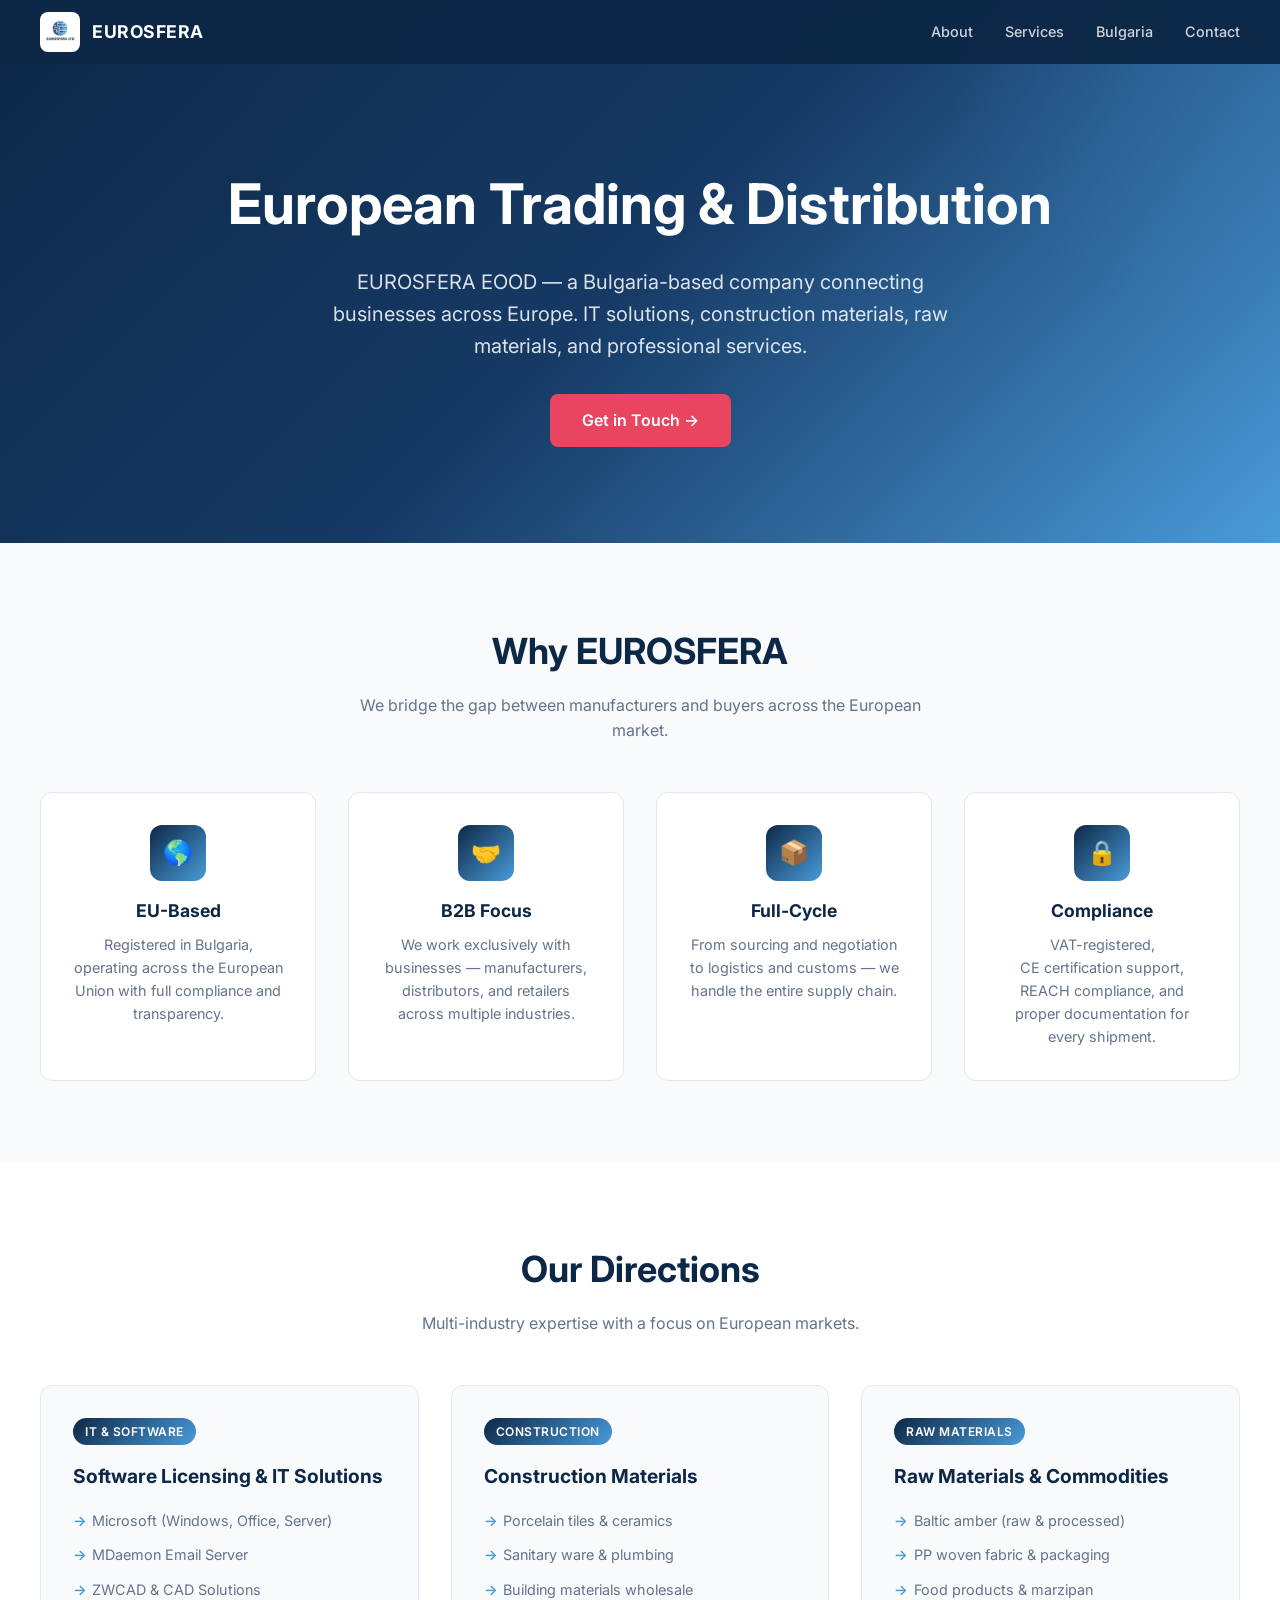
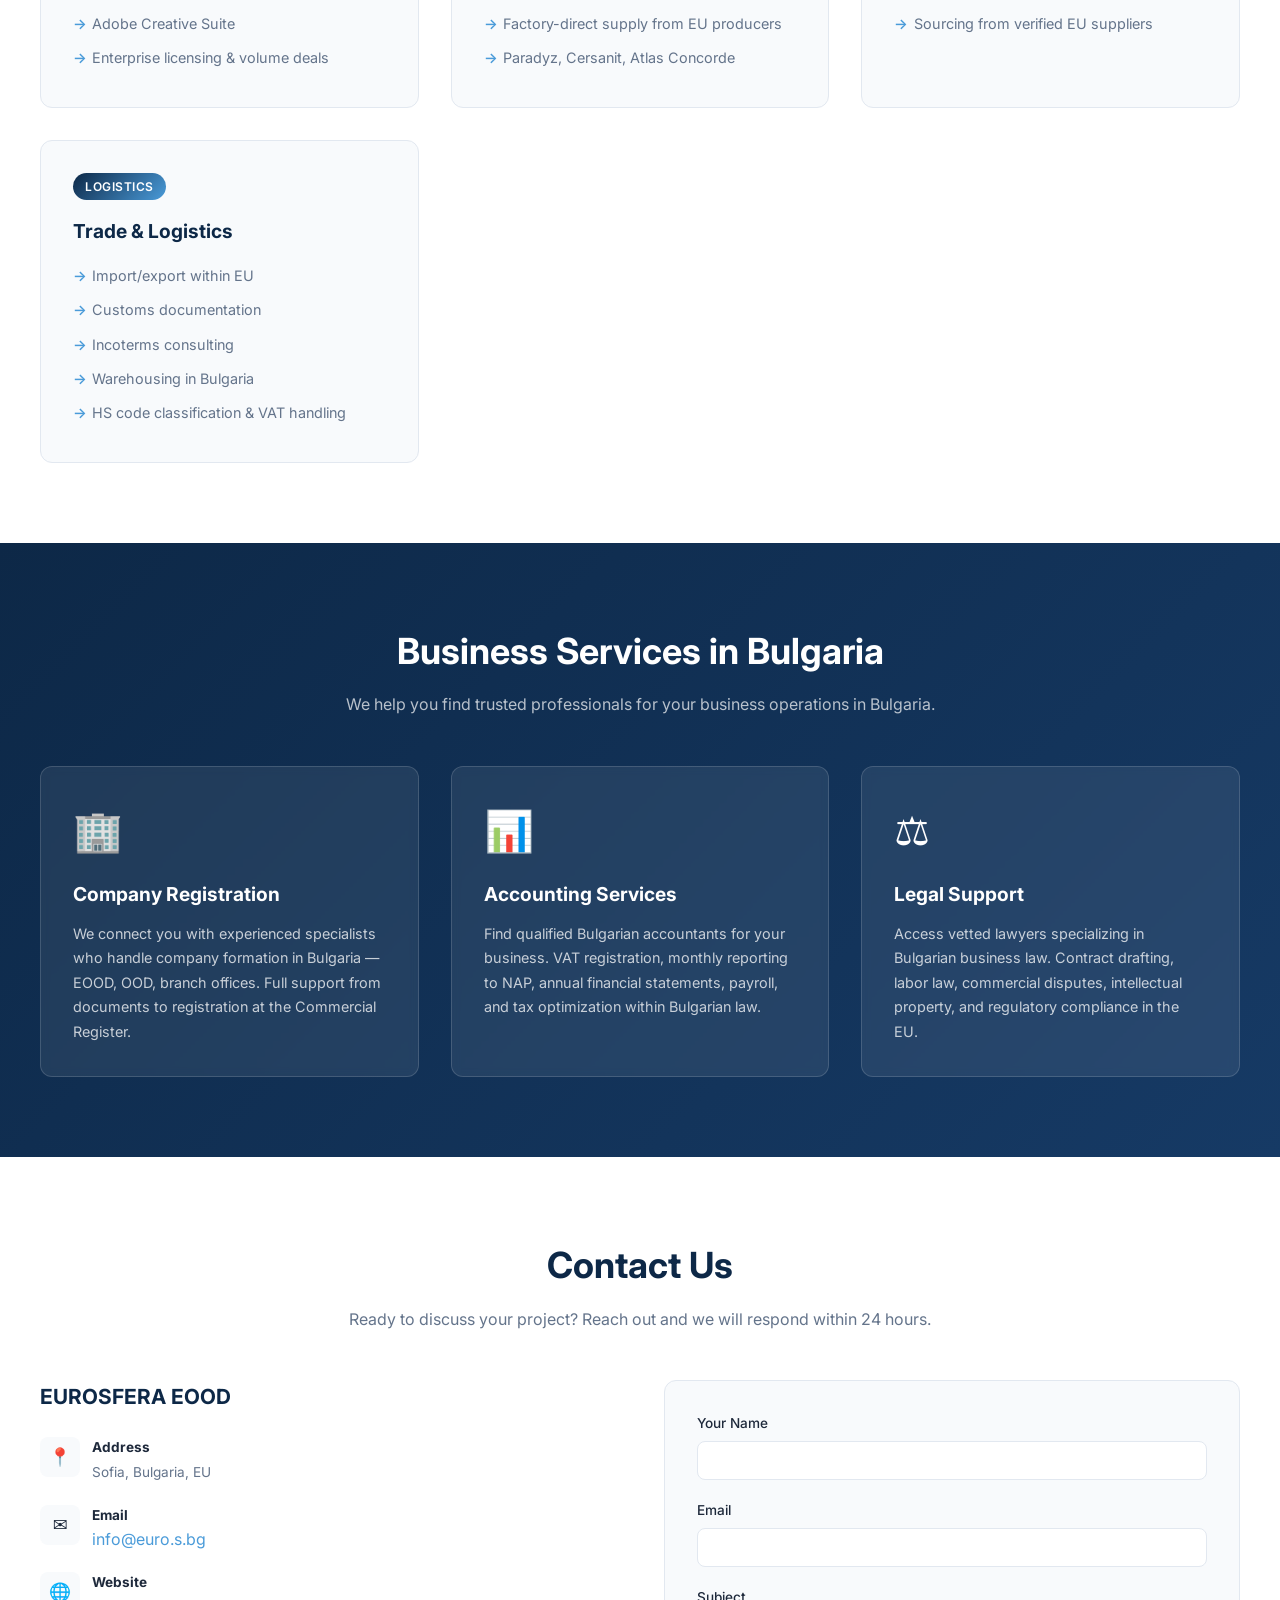
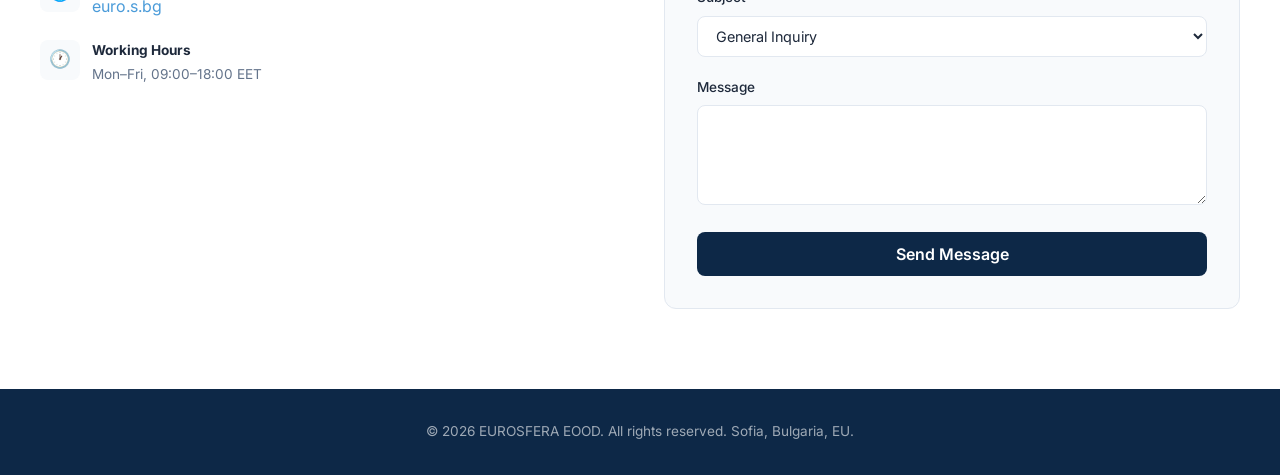
==== commit dbe24488: "feat: EUROSFERA EOOD website — trading, IT, Bulgaria services Co-Authored-By: Claude Opus 4.6 <norep" ====
--- a/index.html
+++ b/index.html
@@ -1,1375 +1,169 @@
 <!DOCTYPE html>
-<html lang="ru">
+<html lang="en">
 <head>
-<meta charset="UTF-8">
-<meta name="viewport" content="width=device-width, initial-scale=1.0">
-<title>EUROSFERA — Ваше представительство в Евросоюзе</title>
-<meta name="description" content="Евросфера — закупка товаров в ЕС, логистика, склады в 3 странах, лицензии на ПО. EU-юрлицо, EUR-счёт, работаем с 2020 года.">
-<link rel="preconnect" href="https://fonts.googleapis.com">
-<link rel="preconnect" href="https://fonts.gstatic.com" crossorigin>
-<link href="https://fonts.googleapis.com/css2?family=Inter:wght@300;400;500;600;700;800&family=Space+Grotesk:wght@500;600;700&display=swap" rel="stylesheet">
-<style>
-:root {
-  --navy: #0a0f2c;
-  --navy-deep: #060a1e;
-  --navy-light: #111640;
-  --navy-card: #0d1233;
-  --white: #FFFFFF;
-  --gray-50: #F7F9FC;
-  --gray-100: #E2E8F0;
-  --gray-300: #CBD5E1;
-  --gray-400: #94A3B8;
-  --gray-500: #718096;
-  --gray-600: #64748B;
-  --blue: #3B82F6;
-  --blue-dark: #2563EB;
-  --blue-glow: rgba(59,130,246,.15);
-  --indigo: #6366F1;
-  --indigo-dark: #4F46E5;
-  --teal: #14B8A6;
-  --teal-dark: #0D9488;
-  --accent-gradient: linear-gradient(135deg, var(--blue), var(--indigo));
-}
-
-*, *::before, *::after { margin: 0; padding: 0; box-sizing: border-box; }
-html { scroll-behavior: smooth; }
-body {
-  font-family: 'Inter', system-ui, -apple-system, sans-serif;
-  color: var(--white);
-  background: var(--navy);
-  line-height: 1.7;
-  overflow-x: hidden;
-  -webkit-font-smoothing: antialiased;
-  -moz-osx-font-smoothing: grayscale;
-}
-a { color: inherit; text-decoration: none; }
-img { max-width: 100%; display: block; }
-h1,h2,h3,h4,h5 { font-family: 'Space Grotesk', 'Inter', sans-serif; line-height: 1.15; letter-spacing: -0.02em; }
-.wrap { max-width: 1200px; margin: 0 auto; padding: 0 32px; }
-
-/* ===== CANVAS ===== */
-#particles { position: fixed; inset: 0; pointer-events: none; z-index: 0; opacity: .4; }
-
-/* ===== NOISE TEXTURE ===== */
-body::before {
-  content: '';
-  position: fixed;
-  inset: 0;
-  z-index: 1;
-  pointer-events: none;
-  opacity: .03;
-  background-image: url("data:image/svg+xml,%3Csvg viewBox='0 0 256 256' xmlns='http://www.w3.org/2000/svg'%3E%3Cfilter id='noise'%3E%3CfeTurbulence type='fractalNoise' baseFrequency='.9' numOctaves='4' stitchTiles='stitch'/%3E%3C/filter%3E%3Crect width='100%25' height='100%25' filter='url(%23noise)' opacity='.5'/%3E%3C/svg%3E");
-  background-repeat: repeat;
-  background-size: 256px 256px;
-}
-
-/* ===== HEADER ===== */
-.header {
-  position: fixed; top: 0; left: 0; right: 0; z-index: 100;
-  padding: 18px 0;
-  transition: all .5s cubic-bezier(.22,1,.36,1);
-}
-.header.scrolled {
-  background: rgba(6,10,30,.92);
-  backdrop-filter: blur(20px) saturate(1.8);
-  -webkit-backdrop-filter: blur(20px) saturate(1.8);
-  box-shadow: 0 1px 0 rgba(255,255,255,.05), 0 4px 30px rgba(0,0,0,.3);
-  padding: 12px 0;
-}
-.header .wrap { display: flex; align-items: center; justify-content: space-between; }
-.logo { display: flex; align-items: center; gap: 12px; }
-.logo-mark {
-  width: 36px; height: 36px;
-  background: var(--accent-gradient);
-  border-radius: 10px;
-  display: flex; align-items: center; justify-content: center;
-  font-family: 'Space Grotesk', sans-serif;
-  font-weight: 700; font-size: 16px; color: white;
-  box-shadow: 0 2px 12px rgba(59,130,246,.3);
-}
-.logo-text {
-  font-family: 'Space Grotesk', sans-serif;
-  font-weight: 700; font-size: 20px;
-  letter-spacing: 3px; text-transform: uppercase;
-  background: linear-gradient(135deg, #fff 60%, rgba(255,255,255,.7));
-  -webkit-background-clip: text; -webkit-text-fill-color: transparent;
-  background-clip: text;
-}
-.nav { display: flex; align-items: center; gap: 32px; }
-.nav a {
-  font-size: 14px; font-weight: 500;
-  color: rgba(255,255,255,.55);
-  transition: color .3s;
-  letter-spacing: .3px;
-  position: relative;
-}
-.nav a:not(.btn-cta)::after {
-  content: '';
-  position: absolute; bottom: -4px; left: 0; right: 0;
-  height: 1.5px;
-  background: var(--accent-gradient);
-  transform: scaleX(0);
-  transition: transform .3s cubic-bezier(.22,1,.36,1);
-  transform-origin: right;
-}
-.nav a:not(.btn-cta):hover { color: var(--white); }
-.nav a:not(.btn-cta):hover::after { transform: scaleX(1); transform-origin: left; }
-.nav .btn-cta {
-  background: var(--accent-gradient);
-  color: var(--white);
-  padding: 10px 24px;
-  border-radius: 10px;
-  font-weight: 600;
-  font-size: 14px;
-  transition: all .3s cubic-bezier(.22,1,.36,1);
-  box-shadow: 0 2px 12px rgba(59,130,246,.2);
-}
-.nav .btn-cta:hover {
-  box-shadow: 0 4px 24px rgba(59,130,246,.4);
-  transform: translateY(-1px);
-}
-.burger { display: none; background: none; border: none; cursor: pointer; padding: 6px; }
-.burger span {
-  display: block; width: 22px; height: 2px;
-  background: var(--white); border-radius: 2px;
-  margin: 5px 0; transition: .3s;
-}
-.mobile-menu {
-  display: none; position: fixed; inset: 0;
-  background: var(--navy-deep);
-  z-index: 99;
-  flex-direction: column;
-  align-items: center;
-  justify-content: center;
-  gap: 32px;
-}
-.mobile-menu.open { display: flex; }
-.mobile-menu a { color: var(--white); font-size: 1.3rem; font-weight: 500; }
-.mobile-close {
-  position: absolute; top: 22px; right: 28px;
-  background: none; border: none; cursor: pointer;
-}
-.mobile-close svg { width: 28px; height: 28px; stroke: var(--white); stroke-width: 2; }
-
-/* ===== HERO ===== */
-.hero {
-  min-height: 100vh;
-  display: flex; align-items: center;
-  position: relative; overflow: hidden;
-  padding: 140px 0 100px;
-}
-.hero-bg {
-  position: absolute; inset: 0;
-  background:
-    radial-gradient(ellipse 80% 50% at 20% 50%, rgba(59,130,246,.08) 0%, transparent 60%),
-    radial-gradient(ellipse 60% 60% at 80% 40%, rgba(99,102,241,.06) 0%, transparent 50%),
-    radial-gradient(ellipse 40% 40% at 50% 80%, rgba(20,184,166,.04) 0%, transparent 40%);
-}
-.hero-glow {
-  position: absolute;
-  width: 600px; height: 600px;
-  border-radius: 50%;
-  background: radial-gradient(circle, rgba(59,130,246,.06) 0%, transparent 70%);
-  top: 10%; left: 10%;
-  animation: float 20s ease-in-out infinite;
-  pointer-events: none;
-}
-.hero-glow-2 {
-  position: absolute;
-  width: 400px; height: 400px;
-  border-radius: 50%;
-  background: radial-gradient(circle, rgba(99,102,241,.05) 0%, transparent 70%);
-  bottom: 10%; right: 15%;
-  animation: float 25s ease-in-out infinite reverse;
-  pointer-events: none;
-}
-@keyframes float {
-  0%, 100% { transform: translate(0, 0); }
-  33% { transform: translate(30px, -20px); }
-  66% { transform: translate(-20px, 15px); }
-}
-.hero .wrap {
-  display: flex; align-items: center; gap: 80px;
-  position: relative; z-index: 2;
-}
-.hero-text { flex: 1; }
-.hero-badge {
-  display: inline-flex; align-items: center; gap: 8px;
-  background: rgba(59,130,246,.08);
-  border: 1px solid rgba(59,130,246,.15);
-  border-radius: 100px;
-  padding: 6px 16px 6px 8px;
-  font-size: 13px; font-weight: 500;
-  color: var(--blue);
-  margin-bottom: 28px;
-}
-.hero-badge-dot {
-  width: 8px; height: 8px;
-  background: var(--teal);
-  border-radius: 50%;
-  animation: pulse-badge 2s ease-in-out infinite;
-}
-@keyframes pulse-badge {
-  0%, 100% { opacity: 1; }
-  50% { opacity: .4; }
-}
-.hero-text h1 {
-  font-size: clamp(2.4rem, 5vw, 3.8rem);
-  font-weight: 800;
-  margin-bottom: 24px;
-  letter-spacing: -0.03em;
-  line-height: 1.08;
-}
-.hero-text h1 .accent {
-  background: linear-gradient(135deg, var(--blue) 0%, var(--indigo) 50%, var(--teal) 100%);
-  -webkit-background-clip: text;
-  -webkit-text-fill-color: transparent;
-  background-clip: text;
-}
-.hero-text .lead {
-  font-size: clamp(1rem, 1.6vw, 1.15rem);
-  color: var(--gray-400);
-  margin-bottom: 36px;
-  max-width: 540px;
-  line-height: 1.8;
-  font-weight: 400;
-}
-.hero-btns { display: flex; gap: 16px; flex-wrap: wrap; margin-bottom: 48px; }
-.btn-primary {
-  display: inline-flex; align-items: center; gap: 10px;
-  background: var(--accent-gradient);
-  color: var(--white);
-  padding: 16px 36px;
-  border-radius: 12px;
-  font-weight: 600; font-size: 15px;
-  border: none; cursor: pointer;
-  transition: all .3s cubic-bezier(.22,1,.36,1);
-  box-shadow: 0 4px 20px rgba(59,130,246,.25);
-  position: relative;
-  overflow: hidden;
-}
-.btn-primary::before {
-  content: '';
-  position: absolute; inset: 0;
-  background: linear-gradient(135deg, rgba(255,255,255,.1), transparent);
-  opacity: 0;
-  transition: opacity .3s;
-}
-.btn-primary:hover {
-  box-shadow: 0 8px 32px rgba(59,130,246,.4);
-  transform: translateY(-2px);
-}
-.btn-primary:hover::before { opacity: 1; }
-.btn-outline {
-  display: inline-flex; align-items: center; gap: 10px;
-  background: transparent;
-  color: var(--white);
-  padding: 16px 36px;
-  border-radius: 12px;
-  font-weight: 600; font-size: 15px;
-  border: 1.5px solid rgba(255,255,255,.15);
-  cursor: pointer;
-  transition: all .3s cubic-bezier(.22,1,.36,1);
-}
-.btn-outline:hover {
-  border-color: rgba(255,255,255,.4);
-  background: rgba(255,255,255,.04);
-  transform: translateY(-2px);
-}
-.trust-row { display: flex; gap: 20px; flex-wrap: wrap; }
-.trust-item {
-  display: flex; align-items: center; gap: 10px;
-  font-size: 13px; font-weight: 600;
-  color: rgba(255,255,255,.6);
-  padding: 10px 18px;
-  background: rgba(255,255,255,.03);
-  border: 1px solid rgba(255,255,255,.06);
-  border-radius: 10px;
-  transition: all .3s;
-}
-.trust-item:hover {
-  border-color: rgba(59,130,246,.2);
-  background: rgba(59,130,246,.04);
-}
-.trust-dot {
-  width: 8px; height: 8px;
-  border-radius: 50%;
-  background: var(--teal);
-  flex-shrink: 0;
-  box-shadow: 0 0 8px rgba(20,184,166,.5);
-}
-
-/* Globe */
-.globe-wrap {
-  flex-shrink: 0;
-  width: 420px; height: 420px;
-  position: relative;
-}
-.globe-center {
-  position: absolute;
-  top: 50%; left: 50%;
-  transform: translate(-50%,-50%);
-  width: 68px; height: 68px;
-  background: var(--accent-gradient);
-  border-radius: 50%;
-  display: flex; align-items: center; justify-content: center;
-  font-size: 8px; font-weight: 700;
-  letter-spacing: .8px;
-  box-shadow: 0 0 50px rgba(59,130,246,.35), 0 0 100px rgba(59,130,246,.15);
-  animation: pulse 3s ease-in-out infinite;
-  z-index: 2;
-  text-align: center;
-  line-height: 1.3;
-}
-.orbit {
-  position: absolute;
-  border: 1px solid rgba(59,130,246,.1);
-  border-radius: 50%;
-  top: 50%; left: 50%;
-  transform: translate(-50%,-50%);
-}
-.orbit-1 { width: 340px; height: 340px; animation: spin 30s linear infinite; }
-.orbit-2 { width: 230px; height: 230px; animation: spin 22s linear infinite reverse; }
-.orbit-3 { width: 140px; height: 140px; animation: spin 16s linear infinite; }
-.planet {
-  position: absolute;
-  width: 38px; height: 38px;
-  border-radius: 50%;
-  display: flex; align-items: center; justify-content: center;
-  font-size: 10px; font-weight: 700;
-  color: var(--white);
-  box-shadow: 0 4px 16px rgba(0,0,0,.3);
-  backdrop-filter: blur(4px);
-}
-.planet-bg { background: linear-gradient(135deg, #4F46E5, #6366F1); top: 0; left: 50%; transform: translate(-50%,-50%); }
-.planet-pl { background: linear-gradient(135deg, #DC2626, #EF4444); top: 50%; right: 0; transform: translate(50%,-50%); }
-.planet-lt { background: linear-gradient(135deg, #16A34A, #22C55E); bottom: 0; left: 50%; transform: translate(-50%,50%); }
-.planet-de { background: linear-gradient(135deg, #D97706, #F59E0B); top: 0; left: 50%; transform: translate(-50%,-50%); }
-.planet-kz { background: linear-gradient(135deg, #7C3AED, #8B5CF6); top: 50%; left: 0; transform: translate(-50%,-50%); }
-.route-line {
-  position: absolute;
-  top: 50%; left: 50%;
-  width: 1px; height: 150px;
-  background: linear-gradient(to bottom, rgba(59,130,246,.08), transparent);
-  transform-origin: top;
-}
-@keyframes spin { to { transform: translate(-50%,-50%) rotate(360deg); } }
-@keyframes pulse {
-  0%,100% { box-shadow: 0 0 30px rgba(59,130,246,.25), 0 0 60px rgba(59,130,246,.1); }
-  50% { box-shadow: 0 0 50px rgba(59,130,246,.4), 0 0 100px rgba(59,130,246,.2); }
-}
-
-/* ===== SECTION DIVIDER ===== */
-.section-divider {
-  height: 1px;
-  background: linear-gradient(90deg, transparent 5%, rgba(59,130,246,.15) 30%, rgba(99,102,241,.15) 70%, transparent 95%);
-}
-
-/* ===== ABOUT ===== */
-.about { padding: 120px 0; background: var(--navy-deep); position: relative; }
-.about .wrap { display: grid; grid-template-columns: 1fr 1fr; gap: 80px; align-items: center; }
-.about-text h2 {
-  font-size: clamp(1.6rem, 3vw, 2.4rem);
-  margin-bottom: 24px;
-  font-weight: 700;
-}
-.about-text p {
-  color: var(--gray-400);
-  font-size: 15px;
-  margin-bottom: 18px;
-  line-height: 1.8;
-}
-.about-text p strong { color: var(--white); font-weight: 600; }
-.about-facts { display: grid; grid-template-columns: 1fr 1fr; gap: 20px; }
-.fact {
-  background: rgba(255,255,255,.02);
-  border: 1px solid rgba(255,255,255,.06);
-  border-radius: 16px;
-  padding: 28px;
-  text-align: center;
-  transition: all .4s cubic-bezier(.22,1,.36,1);
-  position: relative;
-  overflow: hidden;
-}
-.fact::before {
-  content: '';
-  position: absolute; inset: 0;
-  background: var(--accent-gradient);
-  opacity: 0;
-  transition: opacity .4s;
-}
-.fact:hover {
-  border-color: rgba(59,130,246,.2);
-  transform: translateY(-4px);
-  box-shadow: 0 12px 40px rgba(0,0,0,.15);
-}
-.fact:hover::before { opacity: .03; }
-.fact-num {
-  position: relative;
-  font-family: 'Space Grotesk', sans-serif;
-  font-size: 40px;
-  font-weight: 700;
-  background: var(--accent-gradient);
-  -webkit-background-clip: text;
-  -webkit-text-fill-color: transparent;
-  background-clip: text;
-  margin-bottom: 6px;
-}
-.fact-label {
-  position: relative;
-  font-size: 13px;
-  color: var(--gray-400);
-  font-weight: 500;
-}
-
-/* ===== DIRECTIONS ===== */
-.directions { padding: 120px 0; position: relative; }
-.section-head { text-align: center; margin-bottom: 64px; }
-.section-head .overline {
-  display: inline-block;
-  font-size: 12px; font-weight: 700;
-  letter-spacing: 2px;
-  text-transform: uppercase;
-  color: var(--blue);
-  margin-bottom: 14px;
-}
-.section-head h2 {
-  font-size: clamp(1.6rem, 3.5vw, 2.6rem);
-  margin-bottom: 16px;
-  font-weight: 700;
-}
-.section-head p {
-  color: var(--gray-400);
-  font-size: 16px;
-  max-width: 520px;
-  margin: 0 auto;
-  line-height: 1.7;
-}
-.dir-cards { display: grid; grid-template-columns: repeat(3, 1fr); gap: 24px; }
-.dir-card {
-  background: var(--navy-card);
-  border: 1px solid rgba(255,255,255,.06);
-  border-radius: 20px;
-  padding: 40px 32px 36px;
-  display: flex;
-  flex-direction: column;
-  transition: all .5s cubic-bezier(.22,1,.36,1);
-  position: relative;
-  overflow: hidden;
-}
-.dir-card::before {
-  content: '';
-  position: absolute;
-  top: 0; left: 0; right: 0;
-  height: 3px;
-  opacity: 0;
-  transition: opacity .4s;
-}
-.dir-card:nth-child(1)::before { background: linear-gradient(90deg, var(--blue), var(--teal)); }
-.dir-card:nth-child(2)::before { background: linear-gradient(90deg, var(--indigo), var(--blue)); }
-.dir-card:nth-child(3)::before { background: linear-gradient(90deg, var(--teal), var(--indigo)); }
-.dir-card::after {
-  content: '';
-  position: absolute; inset: 0;
-  background: linear-gradient(180deg, rgba(59,130,246,.02) 0%, transparent 50%);
-  opacity: 0;
-  transition: opacity .4s;
-}
-.dir-card:hover {
-  transform: translateY(-8px);
-  border-color: rgba(255,255,255,.1);
-  box-shadow: 0 24px 64px rgba(0,0,0,.25);
-}
-.dir-card:hover::before { opacity: 1; }
-.dir-card:hover::after { opacity: 1; }
-.dir-icon {
-  position: relative; z-index: 1;
-  width: 56px; height: 56px;
-  border-radius: 14px;
-  display: flex; align-items: center; justify-content: center;
-  margin-bottom: 24px;
-}
-.dir-card:nth-child(1) .dir-icon { background: rgba(59,130,246,.1); }
-.dir-card:nth-child(2) .dir-icon { background: rgba(99,102,241,.1); }
-.dir-card:nth-child(3) .dir-icon { background: rgba(20,184,166,.1); }
-.dir-icon svg {
-  width: 28px; height: 28px;
-  stroke-width: 1.5;
-  stroke-linecap: round; stroke-linejoin: round;
-  fill: none;
-}
-.dir-card:nth-child(1) .dir-icon svg { stroke: var(--blue); }
-.dir-card:nth-child(2) .dir-icon svg { stroke: var(--indigo); }
-.dir-card:nth-child(3) .dir-icon svg { stroke: var(--teal); }
-.dir-card h3 {
-  position: relative; z-index: 1;
-  font-size: 1.25rem;
-  margin-bottom: 14px;
-  font-weight: 700;
-}
-.dir-card p {
-  position: relative; z-index: 1;
-  color: var(--gray-400);
-  font-size: 14px;
-  line-height: 1.75;
-  flex: 1;
-  margin-bottom: 16px;
-}
-.dir-card ul {
-  position: relative; z-index: 1;
-  list-style: none;
-  margin-bottom: 24px;
-  flex: 1;
-}
-.dir-card li {
-  color: var(--gray-400);
-  font-size: 13.5px;
-  padding: 6px 0;
-  padding-left: 20px;
-  position: relative;
-  line-height: 1.6;
-}
-.dir-card li::before {
-  content: '';
-  position: absolute;
-  left: 0; top: 13px;
-  width: 6px; height: 6px;
-  border-radius: 50%;
-}
-.dir-card:nth-child(1) li::before { background: var(--blue); box-shadow: 0 0 6px rgba(59,130,246,.4); }
-.dir-card:nth-child(2) li::before { background: var(--indigo); box-shadow: 0 0 6px rgba(99,102,241,.4); }
-.dir-card:nth-child(3) li::before { background: var(--teal); box-shadow: 0 0 6px rgba(20,184,166,.4); }
-.dir-link {
-  position: relative; z-index: 1;
-  display: inline-flex; align-items: center; gap: 8px;
-  font-size: 14px; font-weight: 600;
-  transition: gap .3s cubic-bezier(.22,1,.36,1);
-}
-.dir-card:nth-child(1) .dir-link { color: var(--blue); }
-.dir-card:nth-child(2) .dir-link { color: var(--indigo); }
-.dir-card:nth-child(3) .dir-link { color: var(--teal); }
-.dir-link:hover { gap: 14px; }
-
-/* ===== GEOGRAPHY ===== */
-.geo { padding: 100px 0; background: var(--navy-deep); position: relative; overflow: hidden; }
-.geo .wrap { position: relative; z-index: 2; }
-.geo-grid { display: grid; grid-template-columns: repeat(4, 1fr); gap: 20px; margin-top: 56px; }
-.geo-item {
-  text-align: center;
-  padding: 32px 20px;
-  background: rgba(255,255,255,.02);
-  border: 1px solid rgba(255,255,255,.06);
-  border-radius: 16px;
-  transition: all .4s cubic-bezier(.22,1,.36,1);
-}
-.geo-item:hover {
-  border-color: rgba(59,130,246,.2);
-  transform: translateY(-6px);
-  box-shadow: 0 16px 48px rgba(0,0,0,.15);
-}
-.geo-flag { font-size: 36px; margin-bottom: 10px; }
-.geo-name {
-  font-family: 'Space Grotesk', sans-serif;
-  font-size: 16px;
-  font-weight: 700;
-  margin-bottom: 6px;
-}
-.geo-desc { font-size: 13px; color: var(--gray-400); line-height: 1.6; }
-
-/* ===== HOW ===== */
-.how { padding: 120px 0; position: relative; }
-.steps-row {
-  display: flex; align-items: flex-start;
-  justify-content: space-between;
-  position: relative;
-  margin-top: 64px;
-}
-.steps-row::before {
-  content: '';
-  position: absolute;
-  top: 32px; left: 80px; right: 80px;
-  height: 2px;
-  background: linear-gradient(90deg, var(--blue), var(--indigo), var(--teal));
-  opacity: .15;
-}
-.step { text-align: center; flex: 1; position: relative; z-index: 1; }
-.step-circle {
-  width: 64px; height: 64px;
-  border-radius: 50%;
-  background: var(--accent-gradient);
-  color: var(--white);
-  font-family: 'Space Grotesk', sans-serif;
-  font-size: 24px; font-weight: 700;
-  display: flex; align-items: center; justify-content: center;
-  margin: 0 auto 20px;
-  box-shadow: 0 4px 24px rgba(59,130,246,.25);
-  transition: all .3s;
-}
-.step:hover .step-circle {
-  box-shadow: 0 8px 36px rgba(59,130,246,.4);
-  transform: scale(1.05);
-}
-.step h4 { font-size: 16px; margin-bottom: 8px; font-weight: 700; }
-.step p { font-size: 14px; color: var(--gray-400); max-width: 180px; margin: 0 auto; line-height: 1.6; }
-
-/* ===== STATS ===== */
-.stats {
-  padding: 72px 0;
-  background: var(--accent-gradient);
-  position: relative;
-  overflow: hidden;
-}
-.stats::before {
-  content: '';
-  position: absolute; inset: 0;
-  background: repeating-linear-gradient(45deg, transparent, transparent 40px, rgba(255,255,255,.02) 40px, rgba(255,255,255,.02) 80px);
-}
-.stats::after {
-  content: '';
-  position: absolute; inset: 0;
-  background: linear-gradient(180deg, rgba(0,0,0,.05) 0%, transparent 50%, rgba(0,0,0,.05) 100%);
-}
-.stats .wrap {
-  display: grid;
-  grid-template-columns: repeat(4, 1fr);
-  gap: 24px;
-  position: relative; z-index: 1;
-}
-.stat { text-align: center; }
-.stat-num {
-  font-family: 'Space Grotesk', sans-serif;
-  font-size: 48px;
-  font-weight: 700;
-  line-height: 1;
-}
-.stat-label { font-size: 14px; opacity: .8; margin-top: 8px; font-weight: 500; }
-
-/* ===== CLIENTS ===== */
-.clients { padding: 100px 0; background: var(--navy-deep); position: relative; }
-.client-types { display: grid; grid-template-columns: repeat(3, 1fr); gap: 24px; margin-top: 56px; }
-.client-type {
-  padding: 36px 28px;
-  background: rgba(255,255,255,.02);
-  border: 1px solid rgba(255,255,255,.06);
-  border-radius: 16px;
-  transition: all .4s cubic-bezier(.22,1,.36,1);
-}
-.client-type:hover {
-  border-color: rgba(59,130,246,.15);
-  transform: translateY(-4px);
-  box-shadow: 0 12px 40px rgba(0,0,0,.12);
-}
-.client-type h4 {
-  font-size: 17px;
-  margin-bottom: 12px;
-  background: var(--accent-gradient);
-  -webkit-background-clip: text;
-  -webkit-text-fill-color: transparent;
-  background-clip: text;
-}
-.client-type p { font-size: 14px; color: var(--gray-400); line-height: 1.75; }
-
-/* ===== QUOTE ===== */
-.quote { padding: 80px 0; position: relative; }
-.quote .wrap { max-width: 860px; text-align: center; }
-.quote-text {
-  font-family: 'Space Grotesk', sans-serif;
-  font-size: clamp(1.2rem, 2.5vw, 1.7rem);
-  font-weight: 500;
-  line-height: 1.6;
-  margin-bottom: 20px;
-  color: rgba(255,255,255,.9);
-}
-.quote-text::before {
-  content: '\201C';
-  font-size: 56px;
-  background: var(--accent-gradient);
-  -webkit-background-clip: text;
-  -webkit-text-fill-color: transparent;
-  background-clip: text;
-  line-height: 0;
-  vertical-align: -18px;
-  margin-right: 6px;
-}
-.quote-sub { font-size: 13px; color: var(--gray-500); letter-spacing: .5px; }
-
-/* ===== CTA ===== */
-.cta {
-  padding: 100px 0;
-  background: var(--accent-gradient);
-  text-align: center;
-  position: relative;
-  overflow: hidden;
-}
-.cta::before {
-  content: '';
-  position: absolute; inset: 0;
-  background: repeating-linear-gradient(45deg, transparent, transparent 40px, rgba(255,255,255,.015) 40px, rgba(255,255,255,.015) 80px);
-}
-.cta .wrap { max-width: 720px; position: relative; z-index: 2; }
-.cta h2 {
-  font-size: clamp(1.6rem, 3vw, 2.2rem);
-  margin-bottom: 14px;
-  font-weight: 700;
-}
-.cta > .wrap > p {
-  color: rgba(255,255,255,.85);
-  font-size: 16px;
-  margin-bottom: 40px;
-  line-height: 1.7;
-}
-.cta-buttons { display: flex; gap: 14px; justify-content: center; flex-wrap: wrap; margin-bottom: 24px; }
-.cta-btn {
-  padding: 16px 32px;
-  border-radius: 12px;
-  font-weight: 600;
-  font-size: 15px;
-  transition: all .3s cubic-bezier(.22,1,.36,1);
-  display: inline-flex;
-  align-items: center;
-  gap: 10px;
-}
-.cta-wa { background: #25D366; color: var(--white); }
-.cta-tg { background: #0088CC; color: var(--white); }
-.cta-mail { background: rgba(255,255,255,.12); color: var(--white); border: 1.5px solid rgba(255,255,255,.25); }
-.cta-wa:hover, .cta-tg:hover { transform: translateY(-3px); box-shadow: 0 8px 24px rgba(0,0,0,.25); }
-.cta-mail:hover { background: rgba(255,255,255,.2); transform: translateY(-3px); }
-.cta-phone { font-size: 20px; font-weight: 600; margin-top: 8px; }
-.cta-phone a { color: rgba(255,255,255,.9); transition: color .2s; }
-.cta-phone a:hover { color: var(--white); }
-
-/* ===== FAQ ===== */
-.faq { padding: 100px 0; position: relative; }
-.faq-list { max-width: 800px; margin: 0 auto; }
-.faq-item {
-  border: 1px solid rgba(255,255,255,.06);
-  border-radius: 14px;
-  margin-bottom: 12px;
-  overflow: hidden;
-  transition: all .3s;
-  background: rgba(255,255,255,.01);
-}
-.faq-item:hover { border-color: rgba(59,130,246,.15); }
-.faq-q {
-  display: flex; align-items: center; justify-content: space-between;
-  padding: 22px 28px;
-  cursor: pointer;
-  font-weight: 600;
-  font-size: 15px;
-  background: rgba(255,255,255,.02);
-  transition: background .2s;
-  user-select: none;
-}
-.faq-q:hover { background: rgba(255,255,255,.04); }
-.faq-q svg {
-  width: 20px; height: 20px;
-  stroke: var(--gray-400);
-  stroke-width: 2; fill: none;
-  transition: transform .4s cubic-bezier(.22,1,.36,1);
-  flex-shrink: 0;
-  margin-left: 16px;
-}
-.faq-item.open .faq-q svg { transform: rotate(180deg); }
-.faq-a { max-height: 0; overflow: hidden; transition: max-height .5s cubic-bezier(.22,1,.36,1); }
-.faq-item.open .faq-a { max-height: 400px; }
-.faq-a-inner {
-  padding: 0 28px 24px;
-  font-size: 14px;
-  color: var(--gray-400);
-  line-height: 1.8;
-}
-
-/* ===== FOOTER ===== */
-.footer { background: var(--navy-deep); padding: 48px 0 32px; position: relative; }
-.footer::before {
-  content: '';
-  position: absolute; top: 0; left: 0; right: 0;
-  height: 1px;
-  background: linear-gradient(90deg, transparent, rgba(59,130,246,.1), transparent);
-}
-.footer-top {
-  display: grid;
-  grid-template-columns: 1.5fr 1fr 1fr 1fr;
-  gap: 40px;
-  margin-bottom: 40px;
-}
-.footer-about .footer-brand {
-  font-family: 'Space Grotesk', sans-serif;
-  font-weight: 700; font-size: 20px;
-  letter-spacing: 2px;
-  margin-bottom: 14px;
-}
-.footer-about p {
-  font-size: 13px;
-  color: var(--gray-500);
-  line-height: 1.7;
-  max-width: 280px;
-}
-.footer-col h5 {
-  font-size: 13px;
-  font-weight: 700;
-  letter-spacing: 1px;
-  text-transform: uppercase;
-  color: rgba(255,255,255,.5);
-  margin-bottom: 16px;
-}
-.footer-col a {
-  display: block;
-  font-size: 14px;
-  color: var(--gray-400);
-  padding: 4px 0;
-  transition: color .2s;
-}
-.footer-col a:hover { color: var(--white); }
-.footer-bottom {
-  padding-top: 24px;
-  border-top: 1px solid rgba(255,255,255,.05);
-  display: flex;
-  justify-content: space-between;
-  align-items: center;
-  flex-wrap: wrap;
-  gap: 12px;
-}
-.footer-legal {
-  font-size: 12px;
-  color: var(--gray-600);
-  line-height: 1.6;
-}
-
-/* ===== SCROLL REVEAL ===== */
-.reveal {
-  opacity: 0;
-  transform: translateY(32px);
-  transition: opacity .8s cubic-bezier(.22,1,.36,1), transform .8s cubic-bezier(.22,1,.36,1);
-}
-.reveal.visible { opacity: 1; transform: translateY(0); }
-.reveal-delay-1 { transition-delay: .1s; }
-.reveal-delay-2 { transition-delay: .2s; }
-.reveal-delay-3 { transition-delay: .3s; }
-
-/* ===== RESPONSIVE ===== */
-@media (max-width: 1024px) {
-  .wrap { padding: 0 24px; }
-  .dir-cards { grid-template-columns: 1fr 1fr; }
-  .geo-grid { grid-template-columns: repeat(2, 1fr); }
-  .about .wrap { grid-template-columns: 1fr; gap: 48px; }
-  .footer-top { grid-template-columns: 1fr 1fr; gap: 32px; }
-}
-@media (max-width: 768px) {
-  .nav { display: none; }
-  .burger { display: block; }
-  .hero .wrap { flex-direction: column; gap: 48px; text-align: center; }
-  .hero-text .lead { margin-left: auto; margin-right: auto; }
-  .hero-btns { justify-content: center; }
-  .trust-row { justify-content: center; }
-  .globe-wrap { width: 280px; height: 280px; margin: 0 auto; }
-  .orbit-1 { width: 240px; height: 240px; }
-  .orbit-2 { width: 160px; height: 160px; }
-  .orbit-3 { width: 100px; height: 100px; }
-  .globe-center { width: 52px; height: 52px; font-size: 7px; }
-  .planet { width: 30px; height: 30px; font-size: 9px; }
-  .dir-cards { grid-template-columns: 1fr; }
-  .stats .wrap { grid-template-columns: repeat(2, 1fr); gap: 32px; }
-  .stat-num { font-size: 36px; }
-  .steps-row { flex-direction: column; align-items: center; gap: 32px; }
-  .steps-row::before { display: none; }
-  .geo-grid { grid-template-columns: 1fr 1fr; }
-  .client-types { grid-template-columns: 1fr; }
-  .about-facts { grid-template-columns: 1fr 1fr; }
-  .section-head h2 { font-size: 1.6rem; }
-  .footer-top { grid-template-columns: 1fr; gap: 28px; }
-  .footer-bottom { justify-content: center; text-align: center; }
-  .hero { padding: 120px 0 80px; min-height: auto; }
-}
-@media (max-width: 480px) {
-  .geo-grid { grid-template-columns: 1fr; }
-  .about-facts { grid-template-columns: 1fr; }
-  .trust-row { flex-direction: column; align-items: center; }
-  .cta-buttons { flex-direction: column; align-items: center; }
-  .hero-badge { font-size: 12px; }
-}
-</style>
+    <meta charset="UTF-8">
+    <meta name="viewport" content="width=device-width, initial-scale=1.0">
+    <title>EUROSFERA EOOD — European Trading & Distribution | Bulgaria</title>
+    <meta name="description" content="EUROSFERA EOOD — European trading and distribution company based in Bulgaria. IT solutions, construction materials, raw materials, logistics, and business services.">
+    <link rel="preconnect" href="https://fonts.googleapis.com">
+    <link rel="preconnect" href="https://fonts.gstatic.com" crossorigin>
+    <link href="https://fonts.googleapis.com/css2?family=Inter:wght@400;500;600;700&display=swap" rel="stylesheet">
+    <style>
+        *,*::before,*::after{box-sizing:border-box;margin:0;padding:0}
+        :root{--navy:#0d2847;--blue:#4a9bd9;--light-blue:#7eb8da;--accent:#e94560;--bg:#f8fafc;--text:#1e293b;--text-light:#64748b;--white:#fff;--border:#e2e8f0}
+        html{scroll-behavior:smooth}
+        body{font-family:'Inter',system-ui,-apple-system,sans-serif;color:var(--text);background:var(--bg);line-height:1.6;-webkit-font-smoothing:antialiased}
+        nav{position:fixed;top:0;width:100%;background:rgba(13,40,71,.97);backdrop-filter:blur(8px);z-index:100;padding:0 2rem}
+        .nav-inner{max-width:1200px;margin:0 auto;display:flex;align-items:center;justify-content:space-between;height:64px}
+        .nav-logo{display:flex;align-items:center;gap:12px;text-decoration:none;color:var(--white)}
+        .nav-logo img{width:40px;height:40px;border-radius:8px}
+        .nav-logo span{font-weight:700;font-size:1.1rem;letter-spacing:.5px}
+        .nav-links{display:flex;gap:2rem;list-style:none}
+        .nav-links a{color:rgba(255,255,255,.8);text-decoration:none;font-size:.9rem;font-weight:500;transition:color .2s}
+        .nav-links a:hover,.nav-links a:focus-visible{color:var(--white)}
+        .nav-links a:focus-visible{outline:2px solid var(--blue);outline-offset:4px;border-radius:2px}
+        .burger{display:none;background:none;border:none;cursor:pointer;padding:8px}
+        .burger span{display:block;width:24px;height:2px;background:var(--white);margin:5px 0;transition:transform .3s,opacity .3s}
+        .hero{background:linear-gradient(135deg,var(--navy) 0%,#163a65 50%,var(--blue) 100%);color:var(--white);padding:10rem 2rem 6rem;text-align:center;position:relative;overflow:hidden}
+        .hero::before{content:'';position:absolute;top:-50%;right:-20%;width:600px;height:600px;background:radial-gradient(circle,rgba(74,155,217,.15) 0%,transparent 70%);border-radius:50%}
+        .hero h1{font-size:clamp(2rem,5vw,3.5rem);font-weight:700;margin-bottom:1rem;text-wrap:balance}
+        .hero p{font-size:clamp(1rem,2vw,1.25rem);color:rgba(255,255,255,.85);max-width:640px;margin:0 auto 2rem}
+        .hero-cta{display:inline-flex;align-items:center;gap:8px;background:var(--accent);color:var(--white);padding:14px 32px;border-radius:8px;text-decoration:none;font-weight:600;font-size:1rem;transition:transform .2s,opacity .2s}
+        .hero-cta:hover{transform:translateY(-2px);opacity:.9}
+        .hero-cta:focus-visible{outline:2px solid var(--white);outline-offset:4px;border-radius:8px}
+        section{padding:5rem 2rem}
+        .container{max-width:1200px;margin:0 auto}
+        .section-title{font-size:clamp(1.5rem,3vw,2.25rem);font-weight:700;text-align:center;margin-bottom:.75rem;color:var(--navy);text-wrap:balance}
+        .section-subtitle{text-align:center;color:var(--text-light);max-width:600px;margin:0 auto 3rem}
+        .about-grid{display:grid;grid-template-columns:repeat(auto-fit,minmax(250px,1fr));gap:2rem}
+        .about-card{background:var(--white);border:1px solid var(--border);border-radius:12px;padding:2rem;text-align:center;transition:transform .2s}
+        .about-card:hover{transform:translateY(-4px)}
+        .about-icon{width:56px;height:56px;background:linear-gradient(135deg,var(--navy),var(--blue));border-radius:12px;display:flex;align-items:center;justify-content:center;margin:0 auto 1rem;font-size:1.5rem}
+        .about-card h3{font-size:1.1rem;margin-bottom:.5rem;color:var(--navy)}
+        .about-card p{font-size:.9rem;color:var(--text-light)}
+        .services{background:var(--white)}
+        .services-grid{display:grid;grid-template-columns:repeat(auto-fit,minmax(280px,1fr));gap:2rem}
+        .service-card{background:var(--bg);border:1px solid var(--border);border-radius:12px;padding:2rem;transition:transform .2s}
+        .service-card:hover{transform:translateY(-4px)}
+        .service-badge{display:inline-block;background:linear-gradient(135deg,var(--navy),var(--blue));color:var(--white);padding:4px 12px;border-radius:20px;font-size:.75rem;font-weight:600;letter-spacing:.5px;text-transform:uppercase;margin-bottom:1rem}
+        .service-card h3{font-size:1.2rem;margin-bottom:.75rem;color:var(--navy)}
+        .service-card ul{list-style:none;padding:0}
+        .service-card li{padding:.35rem 0;font-size:.9rem;color:var(--text-light);padding-left:1.2rem;position:relative}
+        .service-card li::before{content:'\2192';position:absolute;left:0;color:var(--blue);font-weight:600}
+        .bg-services{background:linear-gradient(135deg,var(--navy) 0%,#163a65 100%);color:var(--white)}
+        .bg-services .section-title{color:var(--white)}
+        .bg-services .section-subtitle{color:rgba(255,255,255,.7)}
+        .bg-grid{display:grid;grid-template-columns:repeat(auto-fit,minmax(300px,1fr));gap:2rem}
+        .bg-card{background:rgba(255,255,255,.08);border:1px solid rgba(255,255,255,.15);border-radius:12px;padding:2rem;backdrop-filter:blur(4px);transition:transform .2s}
+        .bg-card:hover{transform:translateY(-4px)}
+        .bg-card-icon{font-size:2.5rem;margin-bottom:1rem}
+        .bg-card h3{font-size:1.2rem;margin-bottom:.75rem}
+        .bg-card p{font-size:.9rem;color:rgba(255,255,255,.75);line-height:1.7}
+        .contact{background:var(--white)}
+        .contact-grid{display:grid;grid-template-columns:1fr 1fr;gap:3rem;align-items:start}
+        .contact-info h3{font-size:1.3rem;color:var(--navy);margin-bottom:1.5rem}
+        .contact-item{display:flex;align-items:flex-start;gap:12px;margin-bottom:1.25rem}
+        .contact-item-icon{width:40px;height:40px;background:var(--bg);border-radius:8px;display:flex;align-items:center;justify-content:center;flex-shrink:0;font-size:1.1rem}
+        .contact-item-text strong{display:block;font-size:.85rem;color:var(--text)}
+        .contact-item-text span{font-size:.85rem;color:var(--text-light)}
+        .contact-item-text a{color:var(--blue);text-decoration:none}
+        .contact-item-text a:hover{text-decoration:underline}
+        .contact-item-text a:focus-visible{outline:2px solid var(--blue);outline-offset:2px;border-radius:2px}
+        .contact-form{background:var(--bg);border:1px solid var(--border);border-radius:12px;padding:2rem}
+        .form-group{margin-bottom:1.25rem}
+        .form-group label{display:block;font-size:.85rem;font-weight:500;margin-bottom:.4rem;color:var(--text)}
+        .form-group input,.form-group textarea,.form-group select{width:100%;padding:10px 14px;border:1px solid var(--border);border-radius:8px;font-family:inherit;font-size:.9rem;background:var(--white);color:var(--text);transition:border-color .2s}
+        .form-group input:focus,.form-group textarea:focus,.form-group select:focus{outline:none;border-color:var(--blue);box-shadow:0 0 0 3px rgba(74,155,217,.15)}
+        .form-group input:focus-visible,.form-group textarea:focus-visible,.form-group select:focus-visible{outline:2px solid var(--blue);outline-offset:1px}
+        .form-group textarea{resize:vertical;min-height:100px}
+        .form-submit{width:100%;padding:12px;background:var(--navy);color:var(--white);border:none;border-radius:8px;font-family:inherit;font-size:1rem;font-weight:600;cursor:pointer;transition:opacity .2s}
+        .form-submit:hover{opacity:.9}
+        .form-submit:focus-visible{outline:2px solid var(--blue);outline-offset:4px}
+        .form-submit:disabled{opacity:.5;cursor:not-allowed}
+        footer{background:var(--navy);color:rgba(255,255,255,.6);padding:2rem;text-align:center;font-size:.85rem}
+        footer a{color:var(--light-blue);text-decoration:none}
+        footer a:hover{text-decoration:underline}
+        @media(max-width:768px){.nav-links{display:none}.nav-links.active{display:flex;flex-direction:column;position:absolute;top:64px;left:0;right:0;background:var(--navy);padding:1rem 2rem 2rem;gap:1rem}.burger{display:block}.hero{padding:8rem 1.5rem 4rem}.contact-grid{grid-template-columns:1fr}}
+        @media(prefers-reduced-motion:reduce){*,*::before,*::after{animation-duration:.01ms!important;transition-duration:.01ms!important}html{scroll-behavior:auto}}
+    </style>
 </head>
 <body>
+<nav><div class="nav-inner">
+    <a href="#" class="nav-logo"><img src="assets/logo.jpg" alt="EUROSFERA" width="40" height="40"><span>EUROSFERA</span></a>
+    <ul class="nav-links" id="navLinks"><li><a href="#about">About</a></li><li><a href="#services">Services</a></li><li><a href="#bulgaria">Bulgaria</a></li><li><a href="#contact">Contact</a></li></ul>
+    <button class="burger" id="burger" aria-label="Toggle navigation menu"><span></span><span></span><span></span></button>
+</div></nav>
 
-<canvas id="particles"></canvas>
+<section class="hero"><div class="container">
+    <h1>European Trading &amp; Distribution</h1>
+    <p>EUROSFERA EOOD &mdash; a Bulgaria-based company connecting businesses across Europe. IT&nbsp;solutions, construction materials, raw materials, and professional services.</p>
+    <a href="#contact" class="hero-cta">Get in Touch &rarr;</a>
+</div></section>
 
-<!-- HEADER -->
-<header class="header" id="header">
-  <div class="wrap">
-    <a href="index.html" class="logo">
-      <div class="logo-mark">E</div>
-      <span class="logo-text">Eurosfera</span>
-    </a>
-    <nav class="nav">
-      <a href="#about">О компании</a>
-      <a href="#directions">Направления</a>
-      <a href="#how">Как работаем</a>
-      <a href="#contact" class="btn-cta">Связаться</a>
-    </nav>
-    <button class="burger" id="burgerBtn" aria-label="Меню">
-      <span></span><span></span><span></span>
-    </button>
-  </div>
-</header>
+<section id="about"><div class="container">
+    <h2 class="section-title">Why EUROSFERA</h2>
+    <p class="section-subtitle">We bridge the gap between manufacturers and buyers across the European market.</p>
+    <div class="about-grid">
+        <div class="about-card"><div class="about-icon">&#127758;</div><h3>EU-Based</h3><p>Registered in Bulgaria, operating across the European Union with full compliance and transparency.</p></div>
+        <div class="about-card"><div class="about-icon">&#129309;</div><h3>B2B Focus</h3><p>We work exclusively with businesses &mdash; manufacturers, distributors, and retailers across multiple industries.</p></div>
+        <div class="about-card"><div class="about-icon">&#128230;</div><h3>Full-Cycle</h3><p>From sourcing and negotiation to logistics and customs &mdash; we handle the entire supply chain.</p></div>
+        <div class="about-card"><div class="about-icon">&#128274;</div><h3>Compliance</h3><p>VAT-registered, CE&nbsp;certification support, REACH compliance, and proper documentation for every shipment.</p></div>
+    </div>
+</div></section>
 
-<!-- MOBILE MENU -->
-<div class="mobile-menu" id="mobileMenu">
-  <button class="mobile-close" id="mobileClose">
-    <svg viewBox="0 0 24 24"><line x1="18" y1="6" x2="6" y2="18"/><line x1="6" y1="6" x2="18" y2="18"/></svg>
-  </button>
-  <a href="#about" class="mob-link">О компании</a>
-  <a href="#directions" class="mob-link">Направления</a>
-  <a href="#how" class="mob-link">Как работаем</a>
-  <a href="#contact" class="mob-link">Связаться</a>
-</div>
+<section id="services" class="services"><div class="container">
+    <h2 class="section-title">Our Directions</h2>
+    <p class="section-subtitle">Multi-industry expertise with a focus on European markets.</p>
+    <div class="services-grid">
+        <div class="service-card"><span class="service-badge">IT &amp; Software</span><h3>Software Licensing &amp; IT Solutions</h3><ul>
+            <li>Microsoft (Windows, Office, Server)</li><li>MDaemon Email Server</li><li>ZWCAD &amp; CAD Solutions</li><li>Adobe Creative Suite</li><li>Enterprise licensing &amp; volume deals</li></ul></div>
+        <div class="service-card"><span class="service-badge">Construction</span><h3>Construction Materials</h3><ul>
+            <li>Porcelain tiles &amp; ceramics</li><li>Sanitary ware &amp; plumbing</li><li>Building materials wholesale</li><li>Factory-direct supply from EU producers</li><li>Paradyz, Cersanit, Atlas Concorde</li></ul></div>
+        <div class="service-card"><span class="service-badge">Raw Materials</span><h3>Raw Materials &amp; Commodities</h3><ul>
+            <li>Baltic amber (raw &amp; processed)</li><li>PP woven fabric &amp; packaging</li><li>Food products &amp; marzipan</li><li>Sourcing from verified EU suppliers</li></ul></div>
+        <div class="service-card"><span class="service-badge">Logistics</span><h3>Trade &amp; Logistics</h3><ul>
+            <li>Import/export within EU</li><li>Customs documentation</li><li>Incoterms consulting</li><li>Warehousing in Bulgaria</li><li>HS code classification &amp; VAT handling</li></ul></div>
+    </div>
+</div></section>
 
-<!-- HERO -->
-<section class="hero">
-  <div class="hero-bg"></div>
-  <div class="hero-glow"></div>
-  <div class="hero-glow-2"></div>
-  <div class="wrap">
-    <div class="hero-text">
-      <div class="hero-badge">
-        <span class="hero-badge-dot"></span>
-        EU-юрлицо &middot; VAT BG207067847
-      </div>
-      <h1>Ваше представительство<br>в <span class="accent">Евросоюзе</span></h1>
-      <p class="lead">Закупаем товары у европейских поставщиков, оплачиваем инвойсы в евро, храним на складах ЕС и организуем доставку — легально, от&nbsp;имени EU&#8209;компании.</p>
-      <div class="hero-btns">
-        <a href="#contact" class="btn-primary">
-          <svg width="18" height="18" viewBox="0 0 24 24" fill="none" stroke="currentColor" stroke-width="2" stroke-linecap="round" stroke-linejoin="round"><path d="m22 2-7 20-4-9-9-4z"/><path d="M22 2 11 13"/></svg>
-          Обсудить задачу
-        </a>
-        <a href="#directions" class="btn-outline">Направления &darr;</a>
-      </div>
-      <div class="trust-row">
-        <div class="trust-item"><span class="trust-dot"></span> EU-юрлицо</div>
-        <div class="trust-item"><span class="trust-dot"></span> EUR-счёт</div>
-        <div class="trust-item"><span class="trust-dot"></span> Склады в 3 странах</div>
-      </div>
+<section id="bulgaria" class="bg-services"><div class="container">
+    <h2 class="section-title">Business Services in Bulgaria</h2>
+    <p class="section-subtitle">We help you find trusted professionals for your business operations in Bulgaria.</p>
+    <div class="bg-grid">
+        <div class="bg-card"><div class="bg-card-icon">&#127970;</div><h3>Company Registration</h3><p>We connect you with experienced specialists who handle company formation in Bulgaria &mdash; EOOD, OOD, branch offices. Full support from documents to registration at the Commercial Register.</p></div>
+        <div class="bg-card"><div class="bg-card-icon">&#128202;</div><h3>Accounting Services</h3><p>Find qualified Bulgarian accountants for your business. VAT registration, monthly reporting to NAP, annual financial statements, payroll, and tax optimization within Bulgarian law.</p></div>
+        <div class="bg-card"><div class="bg-card-icon">&#9878;&#65039;</div><h3>Legal Support</h3><p>Access vetted lawyers specializing in Bulgarian business law. Contract drafting, labor law, commercial disputes, intellectual property, and regulatory compliance in the EU.</p></div>
     </div>
-    <div class="globe-wrap">
-      <div class="globe-center">EURO<br>SFERA</div>
-      <div class="route-line" style="transform:rotate(0deg)"></div>
-      <div class="route-line" style="transform:rotate(72deg)"></div>
-      <div class="route-line" style="transform:rotate(144deg)"></div>
-      <div class="route-line" style="transform:rotate(216deg)"></div>
-      <div class="route-line" style="transform:rotate(288deg)"></div>
-      <div class="orbit orbit-1">
-        <div class="planet planet-bg">BG</div>
-        <div class="planet planet-pl">PL</div>
-      </div>
-      <div class="orbit orbit-2">
-        <div class="planet planet-de">DE</div>
-        <div class="planet planet-lt">LT</div>
-      </div>
-      <div class="orbit orbit-3">
-        <div class="planet planet-kz">KZ</div>
-      </div>
+</div></section>
+
+<section id="contact" class="contact"><div class="container">
+    <h2 class="section-title">Contact Us</h2>
+    <p class="section-subtitle">Ready to discuss your project? Reach out and we will respond within 24&nbsp;hours.</p>
+    <div class="contact-grid">
+        <div class="contact-info">
+            <h3>EUROSFERA EOOD</h3>
+            <div class="contact-item"><div class="contact-item-icon">&#128205;</div><div class="contact-item-text"><strong>Address</strong><span>Sofia, Bulgaria, EU</span></div></div>
+            <div class="contact-item"><div class="contact-item-icon">&#9993;&#65039;</div><div class="contact-item-text"><strong>Email</strong><a href="mailto:info@euro.s.bg">info@euro.s.bg</a></div></div>
+            <div class="contact-item"><div class="contact-item-icon">&#127760;</div><div class="contact-item-text"><strong>Website</strong><a href="https://euro.s.bg">euro.s.bg</a></div></div>
+            <div class="contact-item"><div class="contact-item-icon">&#128336;</div><div class="contact-item-text"><strong>Working Hours</strong><span>Mon&ndash;Fri, 09:00&ndash;18:00 EET</span></div></div>
+        </div>
+        <form class="contact-form" id="contactForm" action="#" method="POST">
+            <div class="form-group"><label for="name">Your Name</label><input type="text" id="name" name="name" autocomplete="name" required></div>
+            <div class="form-group"><label for="email">Email</label><input type="email" id="email" name="email" autocomplete="email" required></div>
+            <div class="form-group"><label for="subject">Subject</label><select id="subject" name="subject">
+                <option value="general">General Inquiry</option><option value="it">IT &amp; Software</option><option value="construction">Construction Materials</option><option value="raw">Raw Materials</option><option value="logistics">Trade &amp; Logistics</option><option value="company">Company Registration in Bulgaria</option><option value="accounting">Accounting Services</option><option value="legal">Legal Support</option></select></div>
+            <div class="form-group"><label for="message">Message</label><textarea id="message" name="message" rows="4" required></textarea></div>
+            <button type="submit" class="form-submit">Send Message</button>
+        </form>
     </div>
-  </div>
-</section>
+</div></section>
 
-<!-- ABOUT -->
-<div class="section-divider"></div>
-<section class="about" id="about">
-  <div class="wrap">
-    <div class="about-text reveal">
-      <div class="section-head" style="text-align:left;margin-bottom:24px;">
-        <div class="overline">О компании</div>
-      </div>
-      <h2>EUROSFERA LTD — торговый мост между Европой и Центральной Азией</h2>
-      <p>Мы — <strong>зарегистрированное юридическое лицо в Болгарии</strong> (ЕИК 207067847, VAT BG207067847). Счета в евро в двух европейских банках — United Bulgarian Bank и Eurobank Bulgaria.</p>
-      <p>Работаем с поставщиками в <strong>15+ странах Европы</strong>: Германия, Испания, Италия, Польша, Чехия, Португалия, Литва, Латвия, Нидерланды, Франция. Закупаем товары, ПО, оборудование — и организуем логистику до конечного получателя.</p>
-      <p>Наше преимущество — <strong>полный цикл</strong>: от поиска поставщика и оплаты инвойса до консолидации на складе и отправки в Казахстан, Таджикистан, Узбекистан, Киргизию, Монголию, Сербию, Албанию.</p>
-    </div>
-    <div class="about-facts">
-      <div class="fact reveal reveal-delay-1">
-        <div class="fact-num">3</div>
-        <div class="fact-label">склада в ЕС</div>
-      </div>
-      <div class="fact reveal reveal-delay-2">
-        <div class="fact-num">15+</div>
-        <div class="fact-label">стран-поставщиков</div>
-      </div>
-      <div class="fact reveal reveal-delay-3">
-        <div class="fact-num">2</div>
-        <div class="fact-label">банка в Европе</div>
-      </div>
-      <div class="fact reveal">
-        <div class="fact-num">1 день</div>
-        <div class="fact-label">оплата инвойса</div>
-      </div>
-    </div>
-  </div>
-</section>
-
-<!-- DIRECTIONS -->
-<div class="section-divider"></div>
-<section class="directions" id="directions">
-  <div class="wrap">
-    <div class="section-head">
-      <div class="overline reveal">Направления</div>
-      <h2 class="reveal">Три направления — одна компания</h2>
-      <p class="reveal">Выберите задачу — мы предложим решение</p>
-    </div>
-    <div class="dir-cards">
-      <a href="goods.html" class="dir-card reveal">
-        <div class="dir-icon">
-          <svg viewBox="0 0 24 24"><path d="M21 16V8a2 2 0 0 0-1-1.73l-7-4a2 2 0 0 0-2 0l-7 4A2 2 0 0 0 3 8v8a2 2 0 0 0 1 1.73l7 4a2 2 0 0 0 2 0l7-4A2 2 0 0 0 21 16z"/><polyline points="3.27 6.96 12 12.01 20.73 6.96"/><line x1="12" y1="22.08" x2="12" y2="12"/></svg>
-        </div>
-        <h3>Товары и оборудование</h3>
-        <ul>
-          <li>Закупка у EU-поставщиков от нашего юрлица</li>
-          <li>Оплата инвойсов в EUR за 1 рабочий день</li>
-          <li>Консолидация на складах ЕС</li>
-          <li>Экспорт в Казахстан, Таджикистан, Узбекистан, Киргизию</li>
-          <li>Строительные материалы, керамика, сантехника, оборудование</li>
-        </ul>
-        <span class="dir-link">Подробнее &rarr;</span>
-      </a>
-      <a href="logistics.html" class="dir-card reveal reveal-delay-1">
-        <div class="dir-icon">
-          <svg viewBox="0 0 24 24"><circle cx="12" cy="12" r="10"/><path d="M2 12h20"/><path d="M12 2a15.3 15.3 0 0 1 4 10 15.3 15.3 0 0 1-4 10 15.3 15.3 0 0 1-4-10 15.3 15.3 0 0 1 4-10z"/></svg>
-        </div>
-        <h3>Логистика и склады</h3>
-        <ul>
-          <li>Склады в Болгарии, Польше и Литве</li>
-          <li>Приёмка, хранение, консолидация грузов</li>
-          <li>Таможенное оформление (EORI, VAT)</li>
-          <li>Доставка: авто, авиа, море, ж/д</li>
-          <li>Партнёрская сеть перевозчиков по всей Европе</li>
-        </ul>
-        <span class="dir-link">Подробнее &rarr;</span>
-      </a>
-      <a href="it.html" class="dir-card reveal reveal-delay-2">
-        <div class="dir-icon">
-          <svg viewBox="0 0 24 24"><rect x="2" y="3" width="20" height="14" rx="2" ry="2"/><line x1="8" y1="21" x2="16" y2="21"/><line x1="12" y1="17" x2="12" y2="21"/></svg>
-        </div>
-        <h3>IT и лицензии ПО</h3>
-        <ul>
-          <li>Закупка лицензий: Microsoft, Adobe, AnyDesk, ZWCAD</li>
-          <li>Легальный доступ к западному ПО через EU-юрлицо</li>
-          <li>Регистрация компании в Болгарии — от 5 000 &euro;</li>
-          <li>Открытие EUR-счетов, EORI, VAT</li>
-          <li>Полное сопровождение бизнеса в ЕС</li>
-        </ul>
-        <span class="dir-link">Подробнее &rarr;</span>
-      </a>
-    </div>
-  </div>
-</section>
-
-<!-- GEOGRAPHY -->
-<div class="section-divider"></div>
-<section class="geo" id="geo">
-  <div class="wrap">
-    <div class="section-head">
-      <div class="overline reveal">География</div>
-      <h2 class="reveal">География присутствия</h2>
-      <p class="reveal">Склады в 3 странах, поставщики по всей Европе</p>
-    </div>
-    <div class="geo-grid">
-      <div class="geo-item reveal">
-        <div class="geo-flag">🇧🇬</div>
-        <div class="geo-name">Болгария</div>
-        <div class="geo-desc">Головной офис, склад, регистрация компаний</div>
-      </div>
-      <div class="geo-item reveal reveal-delay-1">
-        <div class="geo-flag">🇵🇱</div>
-        <div class="geo-name">Польша</div>
-        <div class="geo-desc">Склад, приёмка грузов из Германии и Скандинавии</div>
-      </div>
-      <div class="geo-item reveal reveal-delay-2">
-        <div class="geo-flag">🇱🇹</div>
-        <div class="geo-name">Литва</div>
-        <div class="geo-desc">Транзитный склад, отправка в Центральную Азию и Балканы</div>
-      </div>
-      <div class="geo-item reveal reveal-delay-3">
-        <div class="geo-flag">🇪🇺</div>
-        <div class="geo-name">15+ стран ЕС</div>
-        <div class="geo-desc">Поставщики: DE, ES, IT, PT, CZ, AT, FR, NL и др.</div>
-      </div>
-    </div>
-  </div>
-</section>
-
-<!-- HOW IT WORKS -->
-<div class="section-divider"></div>
-<section class="how" id="how">
-  <div class="wrap">
-    <div class="section-head">
-      <div class="overline reveal">Процесс</div>
-      <h2 class="reveal">Как это работает</h2>
-      <p class="reveal">От заявки до доставки — 4 простых шага</p>
-    </div>
-    <div class="steps-row">
-      <div class="step reveal">
-        <div class="step-circle">1</div>
-        <h4>Заявка</h4>
-        <p>Опишите задачу: что нужно закупить, куда доставить</p>
-      </div>
-      <div class="step reveal reveal-delay-1">
-        <div class="step-circle">2</div>
-        <h4>Расчёт</h4>
-        <p>Считаем стоимость, логистику и сроки. Согласуем с вами</p>
-      </div>
-      <div class="step reveal reveal-delay-2">
-        <div class="step-circle">3</div>
-        <h4>Закупка</h4>
-        <p>Оплачиваем поставщику от EU-юрлица, принимаем товар на склад</p>
-      </div>
-      <div class="step reveal reveal-delay-3">
-        <div class="step-circle">4</div>
-        <h4>Доставка</h4>
-        <p>Отправляем вам — авто, авиа, морем или ж/д</p>
-      </div>
-    </div>
-  </div>
-</section>
-
-<!-- STATS -->
-<section class="stats">
-  <div class="wrap">
-    <div class="stat"><div class="stat-num" data-count="3">3</div><div class="stat-label">склада в ЕС</div></div>
-    <div class="stat"><div class="stat-num">15+</div><div class="stat-label">стран-поставщиков</div></div>
-    <div class="stat"><div class="stat-num">&euro;5K</div><div class="stat-label">регистрация EU-компании</div></div>
-    <div class="stat"><div class="stat-num">1 день</div><div class="stat-label">оплата инвойса</div></div>
-  </div>
-</section>
-
-<!-- FOR WHOM -->
-<section class="clients" id="clients">
-  <div class="wrap">
-    <div class="section-head">
-      <div class="overline reveal">Клиенты</div>
-      <h2 class="reveal">Для кого мы работаем</h2>
-      <p class="reveal">Компании из Казахстана, Таджикистана, Узбекистана, Киргизии, Монголии и&nbsp;Балкан, которым нужен надёжный партнёр в ЕС</p>
-    </div>
-    <div class="client-types">
-      <div class="client-type reveal">
-        <h4>Импортёры товаров</h4>
-        <p>Нужна керамика из Испании или оборудование из Германии? Оплатим поставщику в евро от EU-юрлица, примем на склад в Болгарии или Польше, отправим в Казахстан, Таджикистан, Узбекистан.</p>
-      </div>
-      <div class="client-type reveal reveal-delay-1">
-        <h4>Производства и дистрибьюторы</h4>
-        <p>Комплектующие, сырьё, запчасти из ЕС — с таможенным оформлением. Работаем с фабриками Италии, Чехии, Австрии напрямую. Консолидация нескольких заказов на одном складе.</p>
-      </div>
-      <div class="client-type reveal reveal-delay-2">
-        <h4>IT-компании и ведомства</h4>
-        <p>Лицензии Microsoft, Adobe, AnyDesk, ZWCAD, Corel — легально через EU-юрлицо. Активация за 2 часа. Помогаем зарегистрировать собственную компанию в Болгарии за &euro;5 000.</p>
-      </div>
-    </div>
-  </div>
-</section>
-
-<!-- QUOTE -->
-<div class="section-divider"></div>
-<section class="quote">
-  <div class="wrap reveal">
-    <div class="quote-text">Мы — ваш офис в Европе. Закупаем, оплачиваем, доставляем. Всё легально, в евро, с&nbsp;полным документальным сопровождением.</div>
-    <div class="quote-sub">EUROSFERA LTD &middot; EIK 207067847 &middot; VAT BG207067847 &middot; София, Болгария</div>
-  </div>
-</section>
-
-<!-- FAQ -->
-<div class="section-divider"></div>
-<section class="faq">
-  <div class="wrap">
-    <div class="section-head">
-      <div class="overline reveal">FAQ</div>
-      <h2 class="reveal">Частые вопросы</h2>
-    </div>
-    <div class="faq-list">
-      <div class="faq-item reveal">
-        <div class="faq-q" onclick="this.parentElement.classList.toggle('open')">
-          <span>Как начать работать с Eurosfera?</span>
-          <svg viewBox="0 0 24 24"><polyline points="6 9 12 15 18 9"/></svg>
-        </div>
-        <div class="faq-a"><div class="faq-a-inner">Напишите нам в WhatsApp, Telegram или на email — опишите задачу. Мы подготовим расчёт стоимости и сроков в течение рабочего дня. Договор, предоплата, и мы начинаем работать.</div></div>
-      </div>
-      <div class="faq-item reveal">
-        <div class="faq-q" onclick="this.parentElement.classList.toggle('open')">
-          <span>С какими странами вы работаете?</span>
-          <svg viewBox="0 0 24 24"><polyline points="6 9 12 15 18 9"/></svg>
-        </div>
-        <div class="faq-a"><div class="faq-a-inner">Закупаем товары и ПО в 15+ странах Европы: Германия, Испания, Италия, Франция, Польша, Чехия, Австрия, Нидерланды, Португалия, Финляндия и другие. Доставляем в Казахстан, Таджикистан, Узбекистан, Киргизию, Монголию, а также в Сербию и Албанию.</div></div>
-      </div>
-      <div class="faq-item reveal">
-        <div class="faq-q" onclick="this.parentElement.classList.toggle('open')">
-          <span>Какой минимальный объём заказа?</span>
-          <svg viewBox="0 0 24 24"><polyline points="6 9 12 15 18 9"/></svg>
-        </div>
-        <div class="faq-a"><div class="faq-a-inner">Минимального порога нет — работаем с заказами от одной единицы ПО до контейнерных партий товаров. Стоимость логистики за единицу снижается при увеличении объёма, поэтому рекомендуем консолидировать.</div></div>
-      </div>
-      <div class="faq-item reveal">
-        <div class="faq-q" onclick="this.parentElement.classList.toggle('open')">
-          <span>Сколько стоят ваши услуги?</span>
-          <svg viewBox="0 0 24 24"><polyline points="6 9 12 15 18 9"/></svg>
-        </div>
-        <div class="faq-a"><div class="faq-a-inner">Ценообразование прозрачное: цена поставщика + стоимость логистики + наше вознаграждение. Каждая цифра обоснована и видна в калькуляции. Регистрация EU-компании — &euro;5 000 под ключ.</div></div>
-      </div>
-    </div>
-  </div>
-</section>
-
-<!-- CTA -->
-<section class="cta" id="contact">
-  <div class="wrap">
-    <h2 class="reveal">Готовы обсудить задачу?</h2>
-    <p class="reveal">Напишите нам — ответим в течение часа в рабочее время</p>
-    <div class="cta-buttons reveal">
-      <a href="https://wa.me/359892098460" target="_blank" class="cta-btn cta-wa">
-        <svg width="18" height="18" viewBox="0 0 24 24" fill="currentColor"><path d="M17.472 14.382c-.297-.149-1.758-.867-2.03-.967-.273-.099-.471-.148-.67.15-.197.297-.767.966-.94 1.164-.173.199-.347.223-.644.075-.297-.15-1.255-.463-2.39-1.475-.883-.788-1.48-1.761-1.653-2.059-.173-.297-.018-.458.13-.606.134-.133.298-.347.446-.52.149-.174.198-.298.298-.497.099-.198.05-.371-.025-.52-.075-.149-.669-1.612-.916-2.207-.242-.579-.487-.5-.669-.51-.173-.008-.371-.01-.57-.01-.198 0-.52.074-.792.372-.272.297-1.04 1.016-1.04 2.479 0 1.462 1.065 2.875 1.213 3.074.149.198 2.096 3.2 5.077 4.487.709.306 1.262.489 1.694.625.712.227 1.36.195 1.871.118.571-.085 1.758-.719 2.006-1.413.248-.694.248-1.289.173-1.413-.074-.124-.272-.198-.57-.347z"/><path d="M12 2C6.477 2 2 6.477 2 12c0 1.89.525 3.66 1.438 5.168L2 22l4.832-1.438A9.955 9.955 0 0 0 12 22c5.523 0 10-4.477 10-10S17.523 2 12 2z"/></svg>
-        WhatsApp
-      </a>
-      <a href="https://t.me/eurosfera" target="_blank" class="cta-btn cta-tg">
-        <svg width="18" height="18" viewBox="0 0 24 24" fill="currentColor"><path d="M11.944 0A12 12 0 0 0 0 12a12 12 0 0 0 12 12 12 12 0 0 0 12-12A12 12 0 0 0 12 0h-.056zm4.962 7.224c.1-.002.321.023.465.14a.506.506 0 0 1 .171.325c.016.093.036.306.02.472-.18 1.898-.962 6.502-1.36 8.627-.168.9-.499 1.201-.82 1.23-.696.065-1.225-.46-1.9-.902-1.056-.693-1.653-1.124-2.678-1.8-1.185-.78-.417-1.21.258-1.91.177-.184 3.247-2.977 3.307-3.23.007-.032.014-.15-.056-.212s-.174-.041-.249-.024c-.106.024-1.793 1.14-5.061 3.345-.479.33-.913.49-1.302.48-.428-.008-1.252-.241-1.865-.44-.752-.244-1.349-.374-1.297-.789.027-.216.325-.437.893-.663 3.498-1.524 5.83-2.529 6.998-3.014 3.332-1.386 4.025-1.627 4.476-1.635z"/></svg>
-        Telegram
-      </a>
-      <a href="mailto:logist@euro.s.bg" class="cta-btn cta-mail">
-        <svg width="18" height="18" viewBox="0 0 24 24" fill="none" stroke="currentColor" stroke-width="1.5"><rect x="2" y="4" width="20" height="16" rx="2"/><path d="m22 7-8.97 5.7a1.94 1.94 0 0 1-2.06 0L2 7"/></svg>
-        logist@euro.s.bg
-      </a>
-    </div>
-    <div class="cta-phone reveal"><a href="tel:+359892098460">+359 89 209 84 60</a></div>
-  </div>
-</section>
-
-<!-- FOOTER -->
-<footer class="footer">
-  <div class="wrap">
-    <div class="footer-top">
-      <div class="footer-about">
-        <div class="footer-brand">EUROSFERA</div>
-        <p>Болгарская компания — торговый мост между Европой и Центральной Азией. Товары, логистика, IT&nbsp;&mdash;&nbsp;полный цикл от EU&#8209;юрлица.</p>
-      </div>
-      <div class="footer-col">
-        <h5>Направления</h5>
-        <a href="goods.html">Товары</a>
-        <a href="logistics.html">Логистика</a>
-        <a href="it.html">IT и ПО</a>
-      </div>
-      <div class="footer-col">
-        <h5>Контакты</h5>
-        <a href="mailto:logist@euro.s.bg">logist@euro.s.bg</a>
-        <a href="tel:+359892098460">+359 89 209 84 60</a>
-        <a href="https://wa.me/359892098460" target="_blank">WhatsApp</a>
-        <a href="https://t.me/eurosfera" target="_blank">Telegram</a>
-      </div>
-      <div class="footer-col">
-        <h5>Компания</h5>
-        <a href="#about">О нас</a>
-        <a href="#how">Как работаем</a>
-        <a href="#contact">Связаться</a>
-      </div>
-    </div>
-    <div class="footer-bottom">
-      <div class="footer-legal">
-        &copy; 2026 EUROSFERA LTD &middot; EIK 207067847 &middot; VAT BG207067847<br>
-        Bulgaria, Sofia &middot; logist@euro.s.bg
-      </div>
-    </div>
-  </div>
-</footer>
+<footer><div class="container"><p>&copy; 2026 EUROSFERA EOOD. All rights reserved. Sofia, Bulgaria, EU.</p></div></footer>
 
 <script>
-// Particle network — enhanced
-(function(){
-  const c = document.getElementById('particles');
-  const ctx = c.getContext('2d');
-  let w, h, particles = [], mouse = {x: null, y: null};
-  function resize(){ w = c.width = innerWidth; h = c.height = innerHeight; }
-  resize(); addEventListener('resize', resize);
-  addEventListener('mousemove', e => { mouse.x = e.clientX; mouse.y = e.clientY; });
-  addEventListener('mouseout', () => { mouse.x = null; mouse.y = null; });
-  class P {
-    constructor(){ this.reset(); }
-    reset(){
-      this.x = Math.random()*w; this.y = Math.random()*h;
-      this.vx = (Math.random()-.5)*.2; this.vy = (Math.random()-.5)*.2;
-      this.r = Math.random()*1.5+.3;
-      this.o = Math.random()*.2+.05;
-    }
-    update(){
-      if(mouse.x !== null){
-        const dx = this.x - mouse.x, dy = this.y - mouse.y;
-        const d = Math.sqrt(dx*dx + dy*dy);
-        if(d < 200){
-          this.vx += dx/d * .02;
-          this.vy += dy/d * .02;
-        }
-      }
-      this.vx *= .99; this.vy *= .99;
-      this.x += this.vx; this.y += this.vy;
-      if(this.x<0||this.x>w||this.y<0||this.y>h) this.reset();
-    }
-    draw(){
-      ctx.beginPath(); ctx.arc(this.x, this.y, this.r, 0, Math.PI*2);
-      ctx.fillStyle = `rgba(99,130,246,${this.o})`; ctx.fill();
-    }
-  }
-  const count = Math.min(60, Math.floor(w*h/20000));
-  for(let i=0;i<count;i++) particles.push(new P());
-  function lines(){
-    for(let i=0;i<particles.length;i++){
-      for(let j=i+1;j<particles.length;j++){
-        const dx=particles[i].x-particles[j].x, dy=particles[i].y-particles[j].y;
-        const d=Math.sqrt(dx*dx+dy*dy);
-        if(d<160){
-          ctx.beginPath(); ctx.moveTo(particles[i].x,particles[i].y);
-          ctx.lineTo(particles[j].x,particles[j].y);
-          ctx.strokeStyle=`rgba(99,130,246,${.04*(1-d/160)})`;
-          ctx.lineWidth=.5; ctx.stroke();
-        }
-      }
-    }
-  }
-  function loop(){
-    ctx.clearRect(0,0,w,h);
-    particles.forEach(p=>{p.update();p.draw();});
-    lines();
-    requestAnimationFrame(loop);
-  }
-  loop();
-})();
-
-// Sticky header
-const hdr = document.getElementById('header');
-addEventListener('scroll', () => hdr.classList.toggle('scrolled', scrollY > 60), {passive:true});
-
-// Mobile menu
-const burgerBtn = document.getElementById('burgerBtn');
-const mobileMenu = document.getElementById('mobileMenu');
-const mobileClose = document.getElementById('mobileClose');
-burgerBtn.addEventListener('click', () => mobileMenu.classList.add('open'));
-mobileClose.addEventListener('click', () => mobileMenu.classList.remove('open'));
-mobileMenu.querySelectorAll('a').forEach(a => {
-  a.addEventListener('click', () => mobileMenu.classList.remove('open'));
-});
-
-// Smooth scroll
-document.querySelectorAll('a[href^="#"]').forEach(a => {
-  a.addEventListener('click', e => {
-    e.preventDefault();
-    const t = document.querySelector(a.getAttribute('href'));
-    if(t) t.scrollIntoView({behavior:'smooth'});
-  });
-});
-
-// Scroll reveal with stagger support
-const reveals = document.querySelectorAll('.reveal');
-const revealObserver = new IntersectionObserver((entries) => {
-  entries.forEach(e => {
-    if(e.isIntersecting) {
-      e.target.classList.add('visible');
-      revealObserver.unobserve(e.target);
-    }
-  });
-}, {threshold: .12, rootMargin: '0px 0px -40px 0px'});
-reveals.forEach(el => revealObserver.observe(el));
+const burger=document.getElementById('burger'),navLinks=document.getElementById('navLinks');
+burger.addEventListener('click',()=>{navLinks.classList.toggle('active');burger.setAttribute('aria-expanded',navLinks.classList.contains('active'))});
+navLinks.querySelectorAll('a').forEach(a=>a.addEventListener('click',()=>navLinks.classList.remove('active')));
+document.getElementById('contactForm').addEventListener('submit',e=>{e.preventDefault();const b=e.target.querySelector('.form-submit');b.disabled=true;b.textContent='Sending\u2026';setTimeout(()=>{b.textContent='Sent \u2713';e.target.reset();setTimeout(()=>{b.disabled=false;b.textContent='Send Message'},2000)},1000)});
 </script>
-</body>
-</html>
+</body></html>
